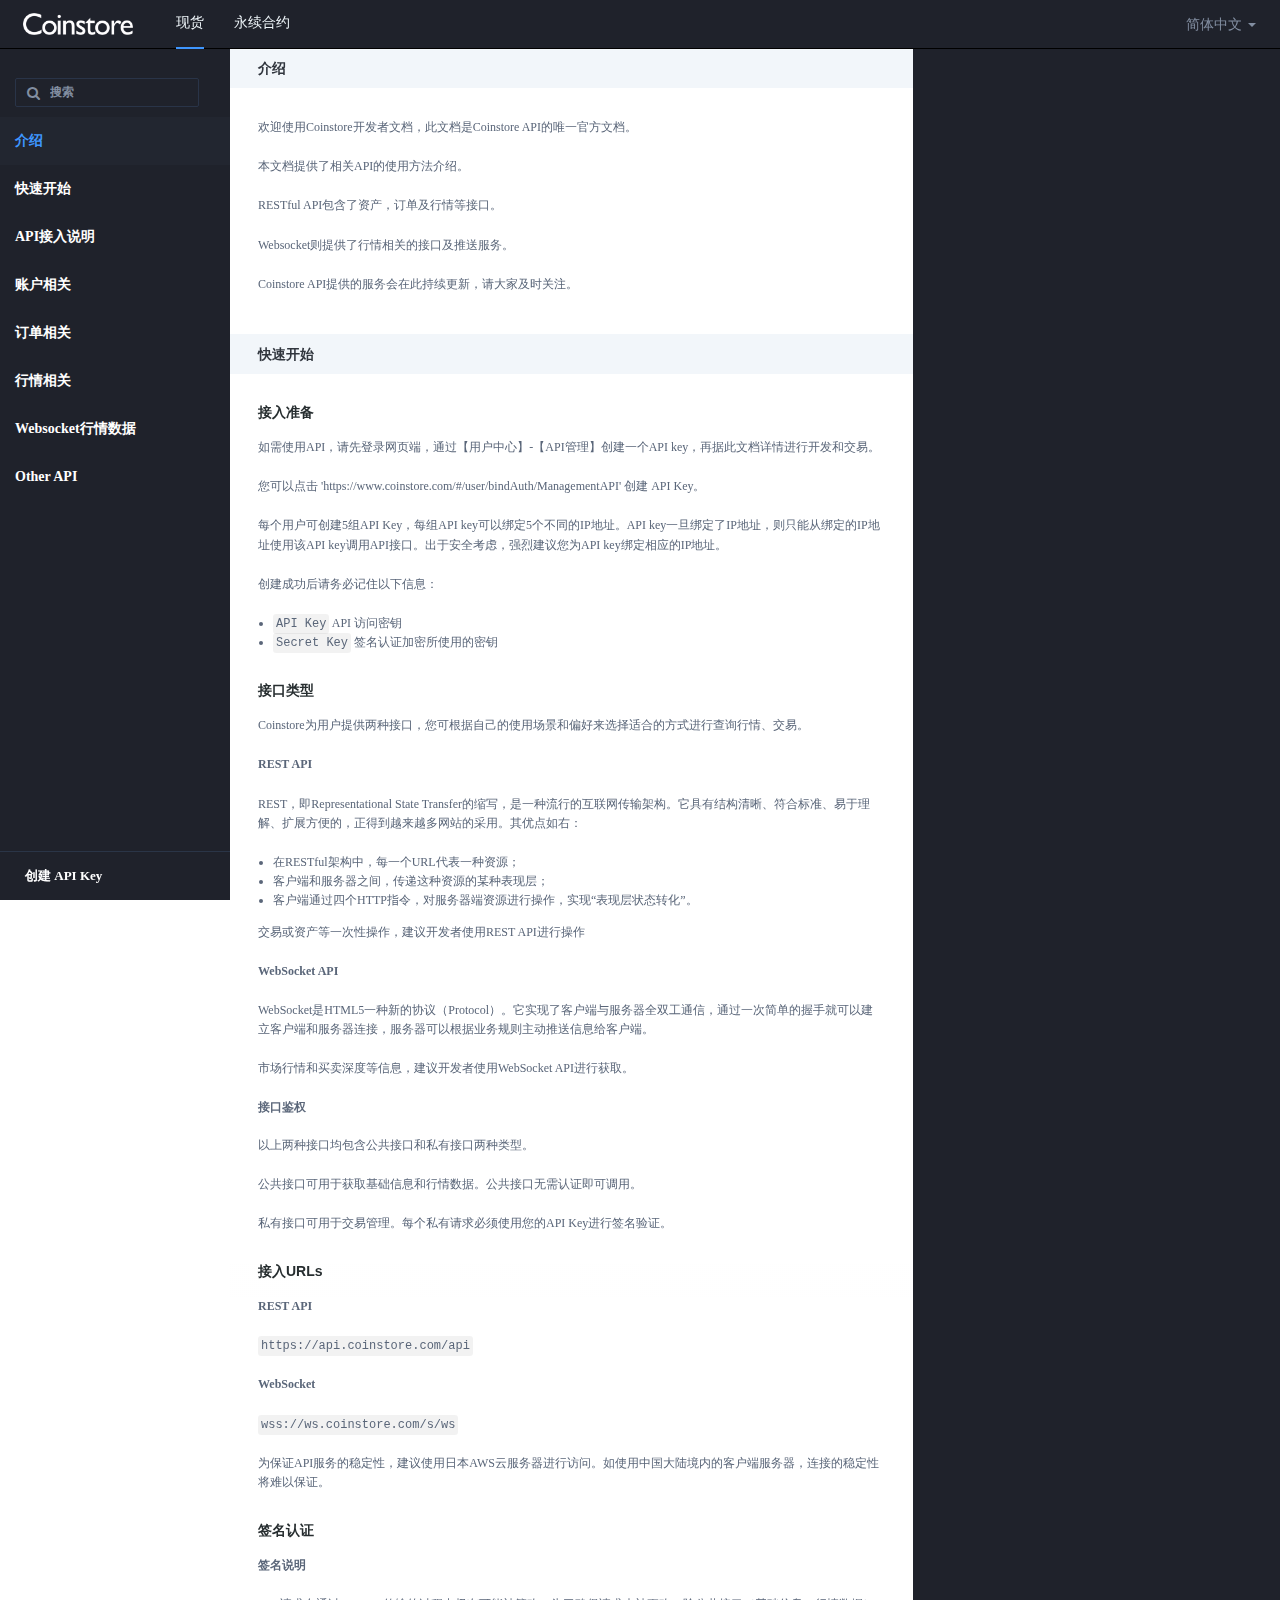
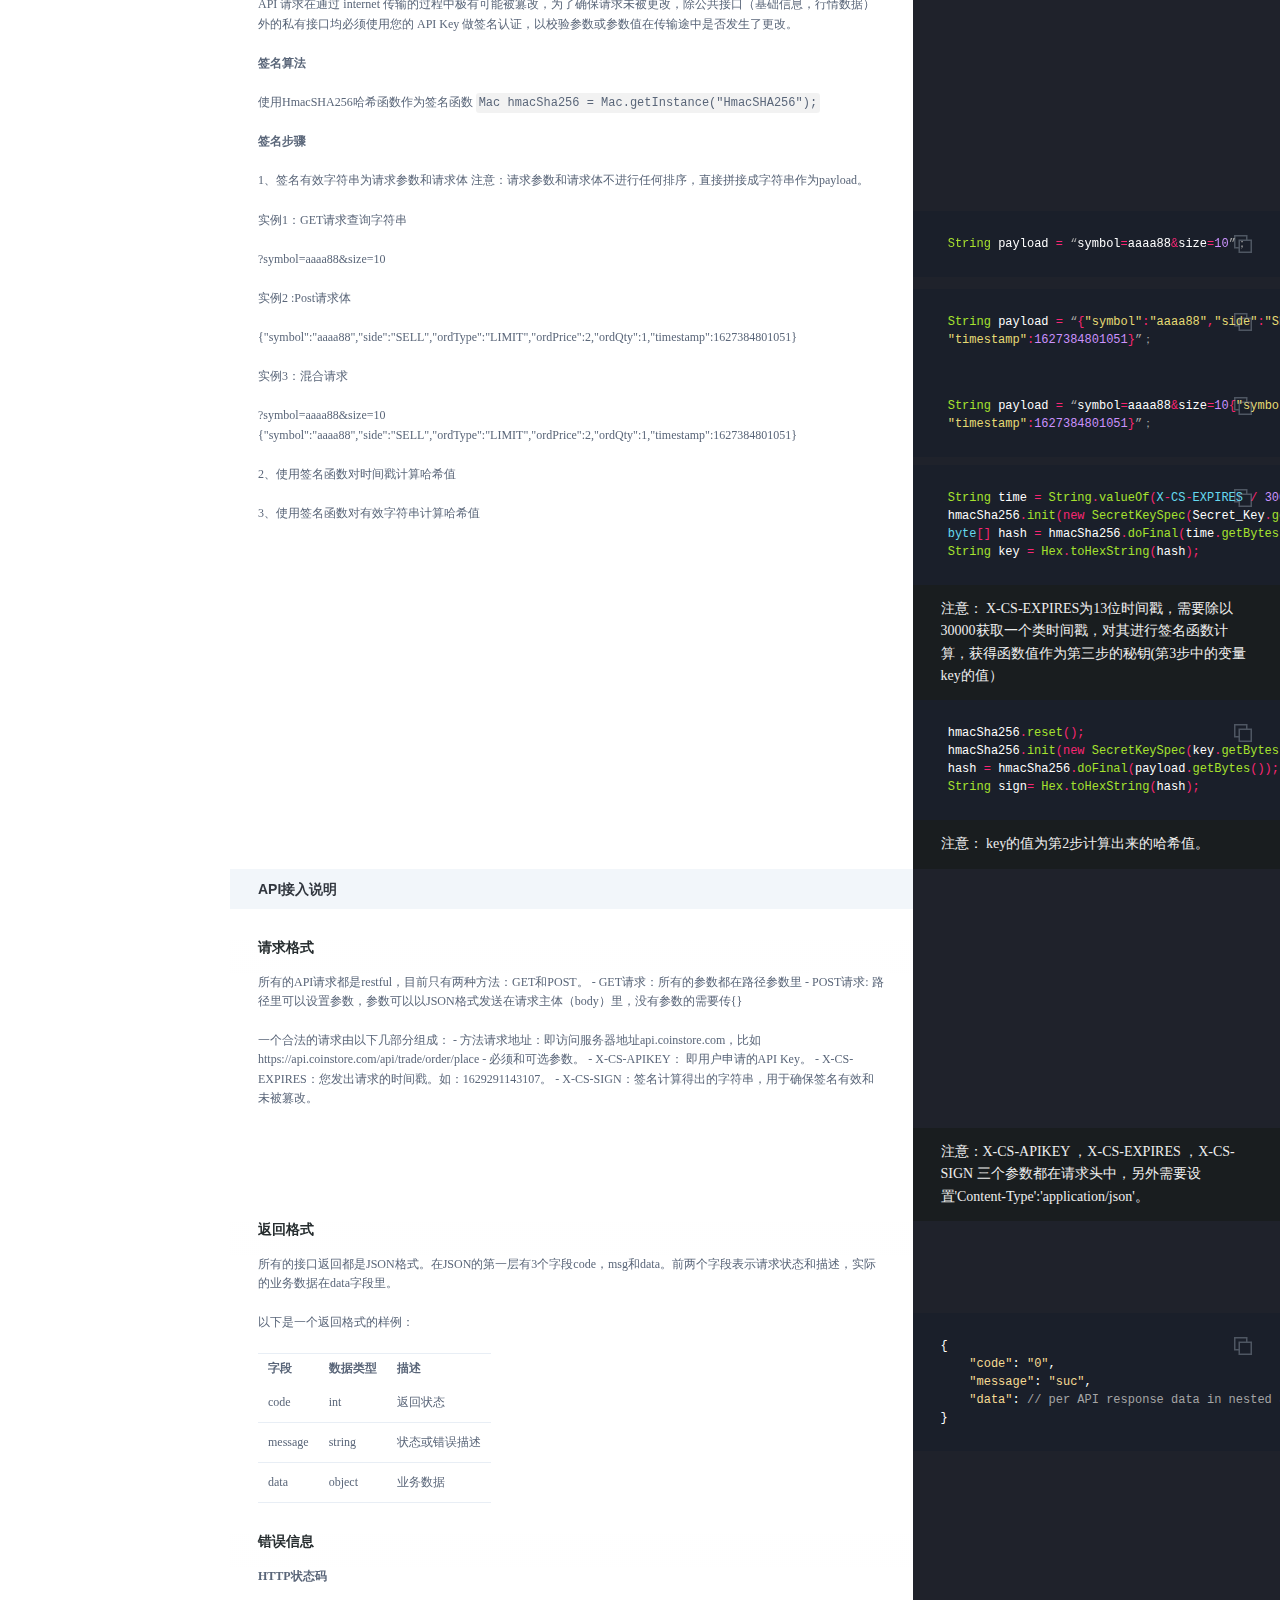
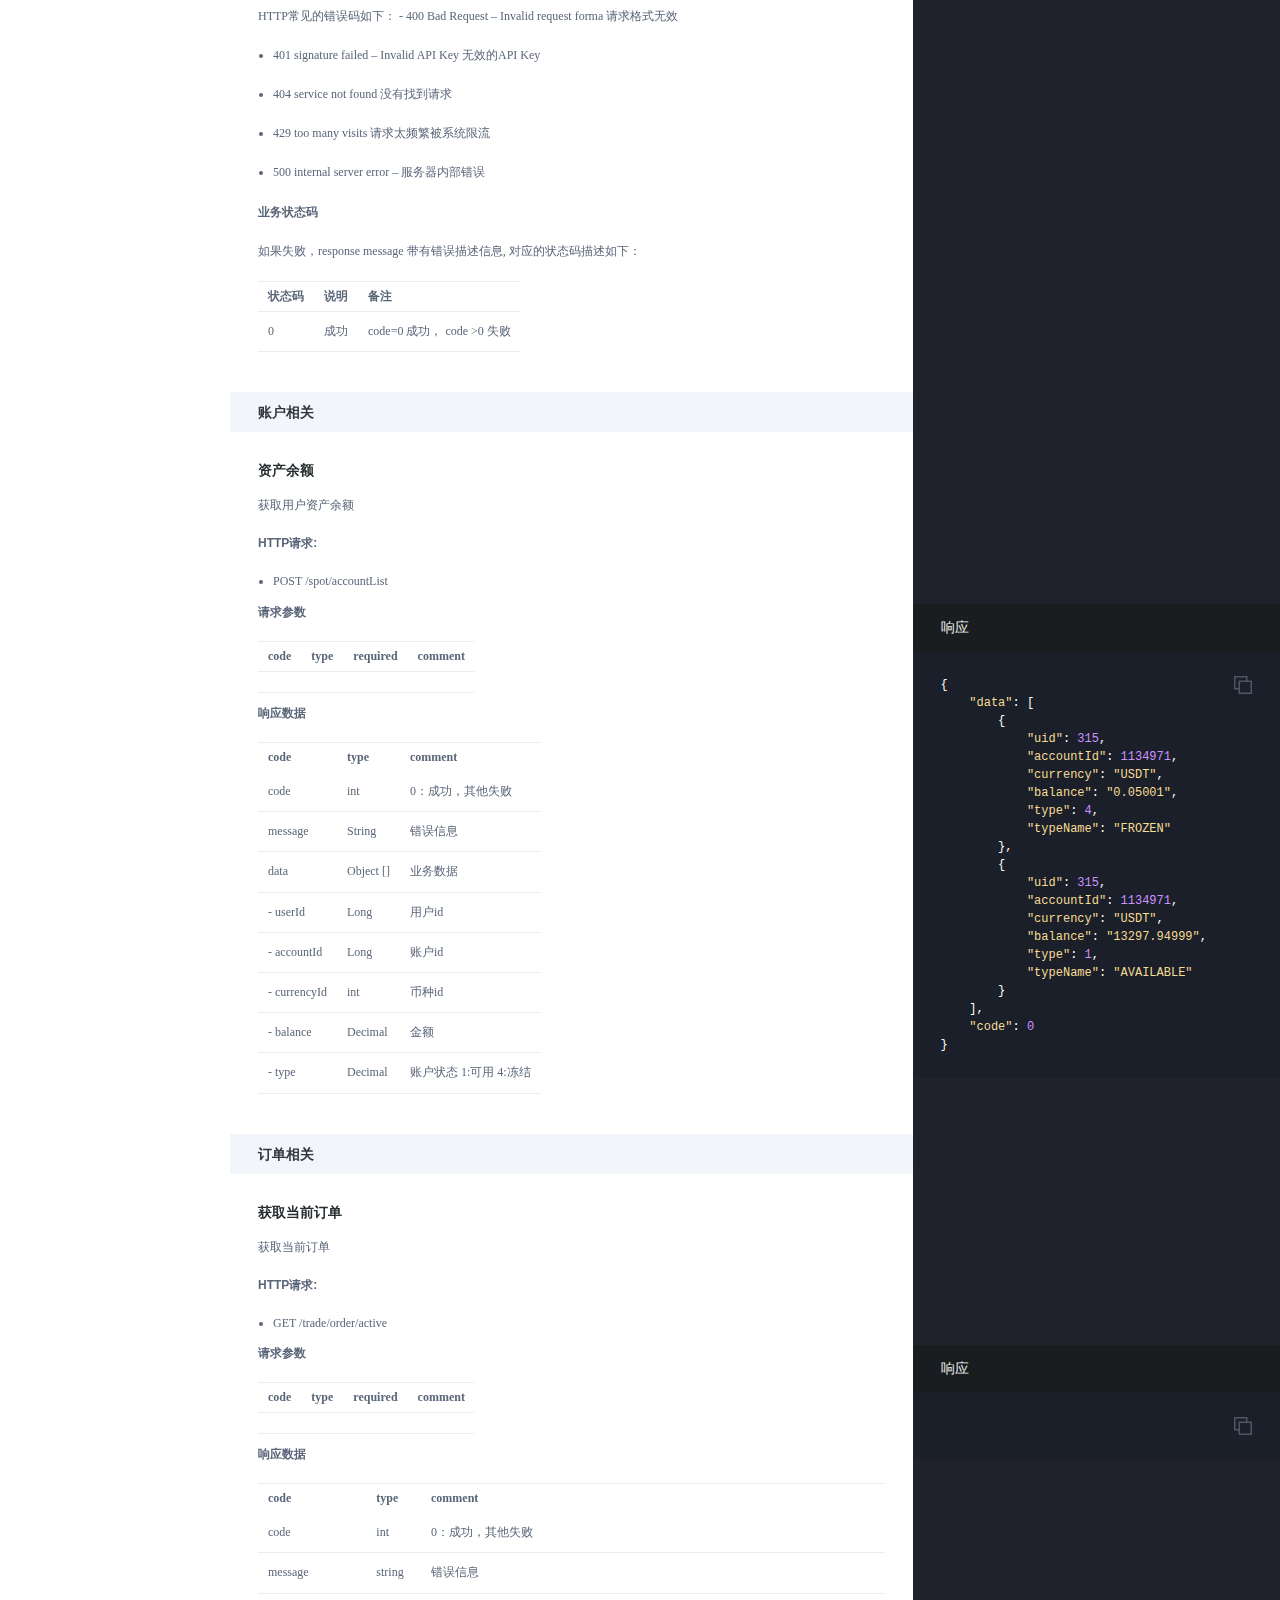
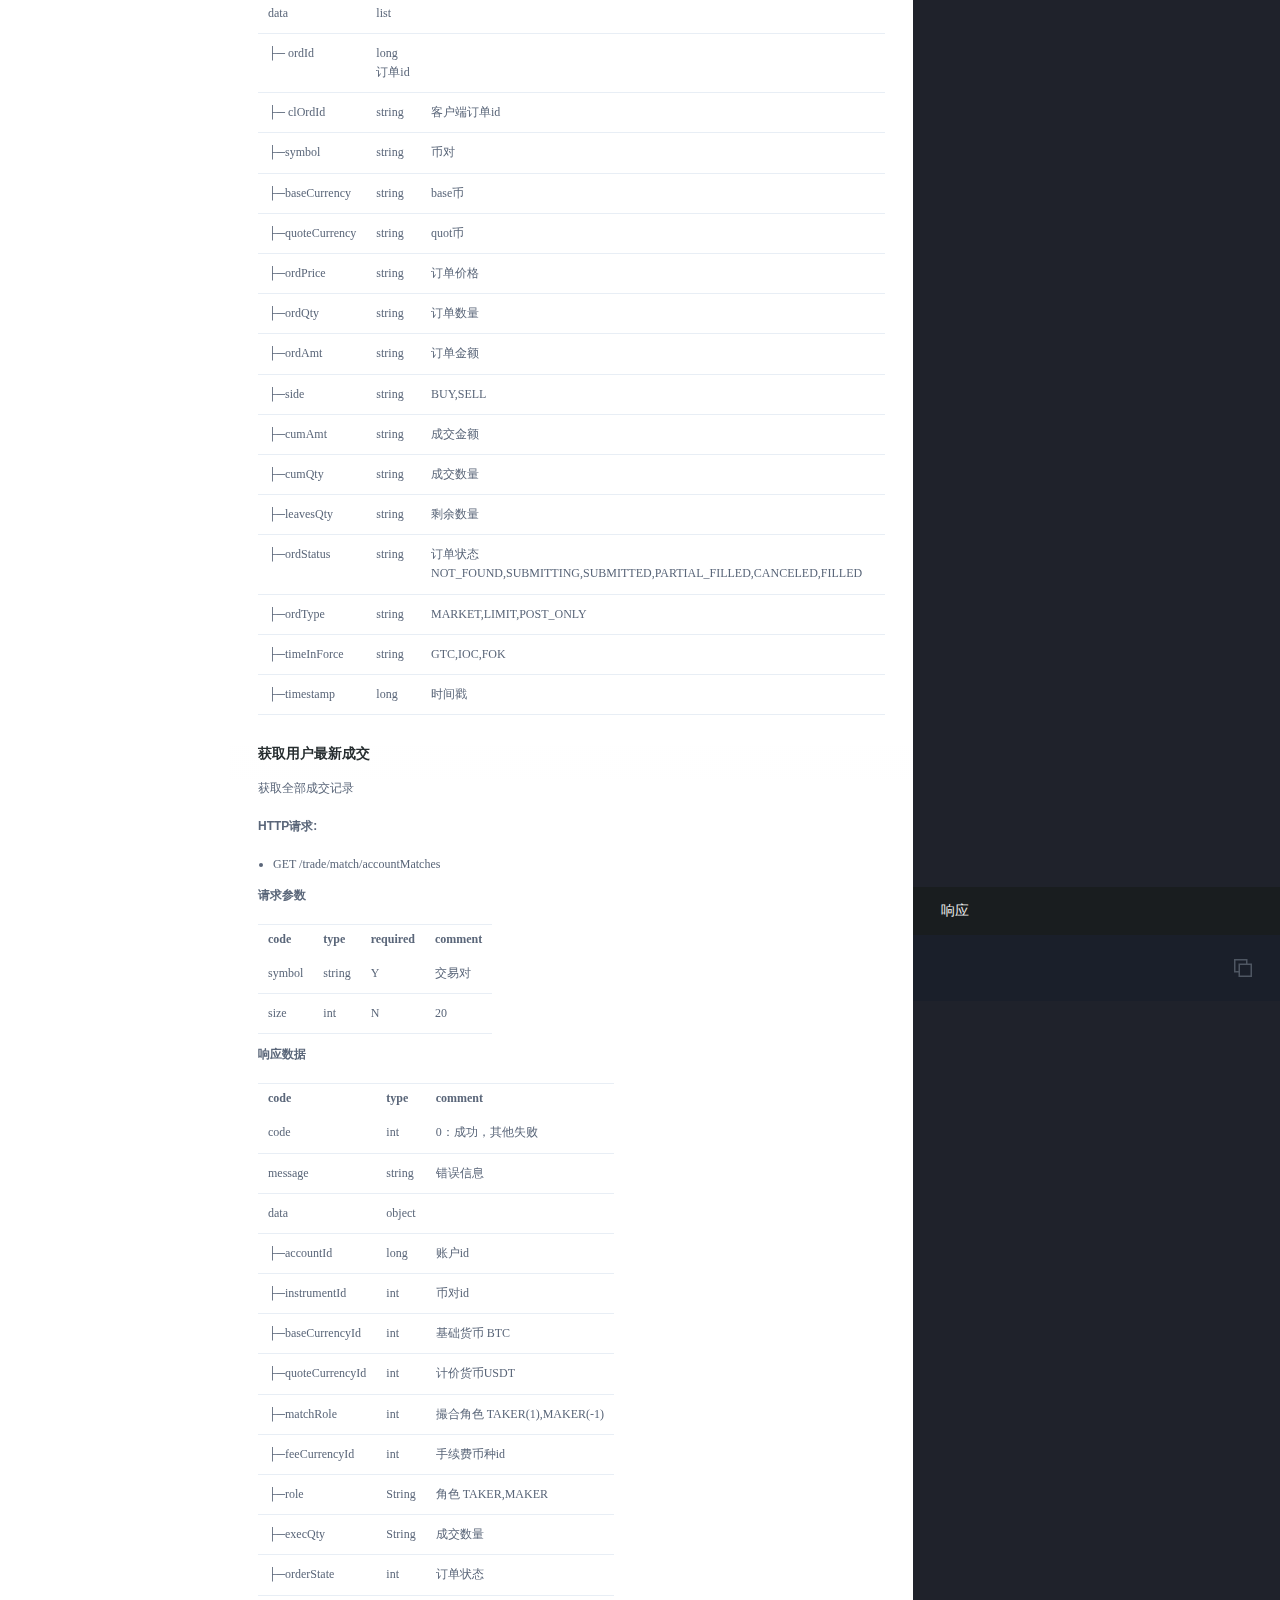
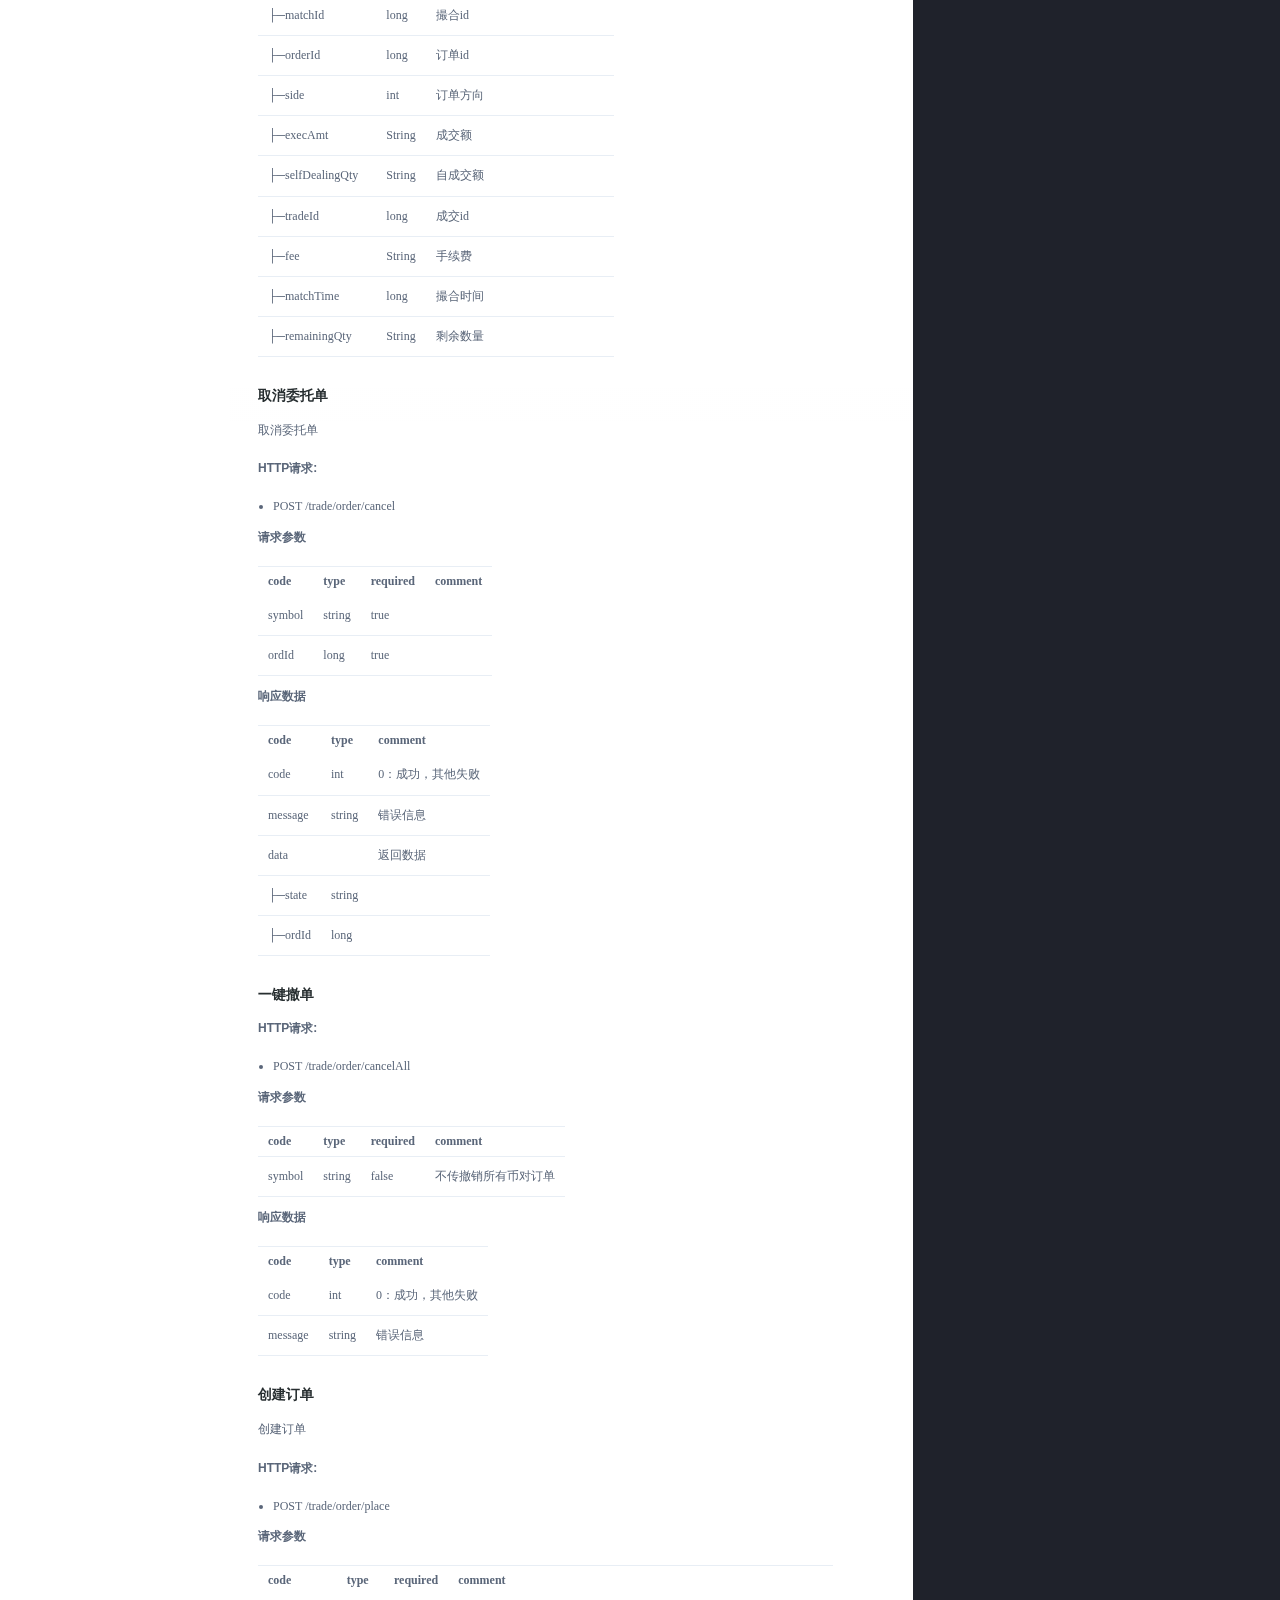
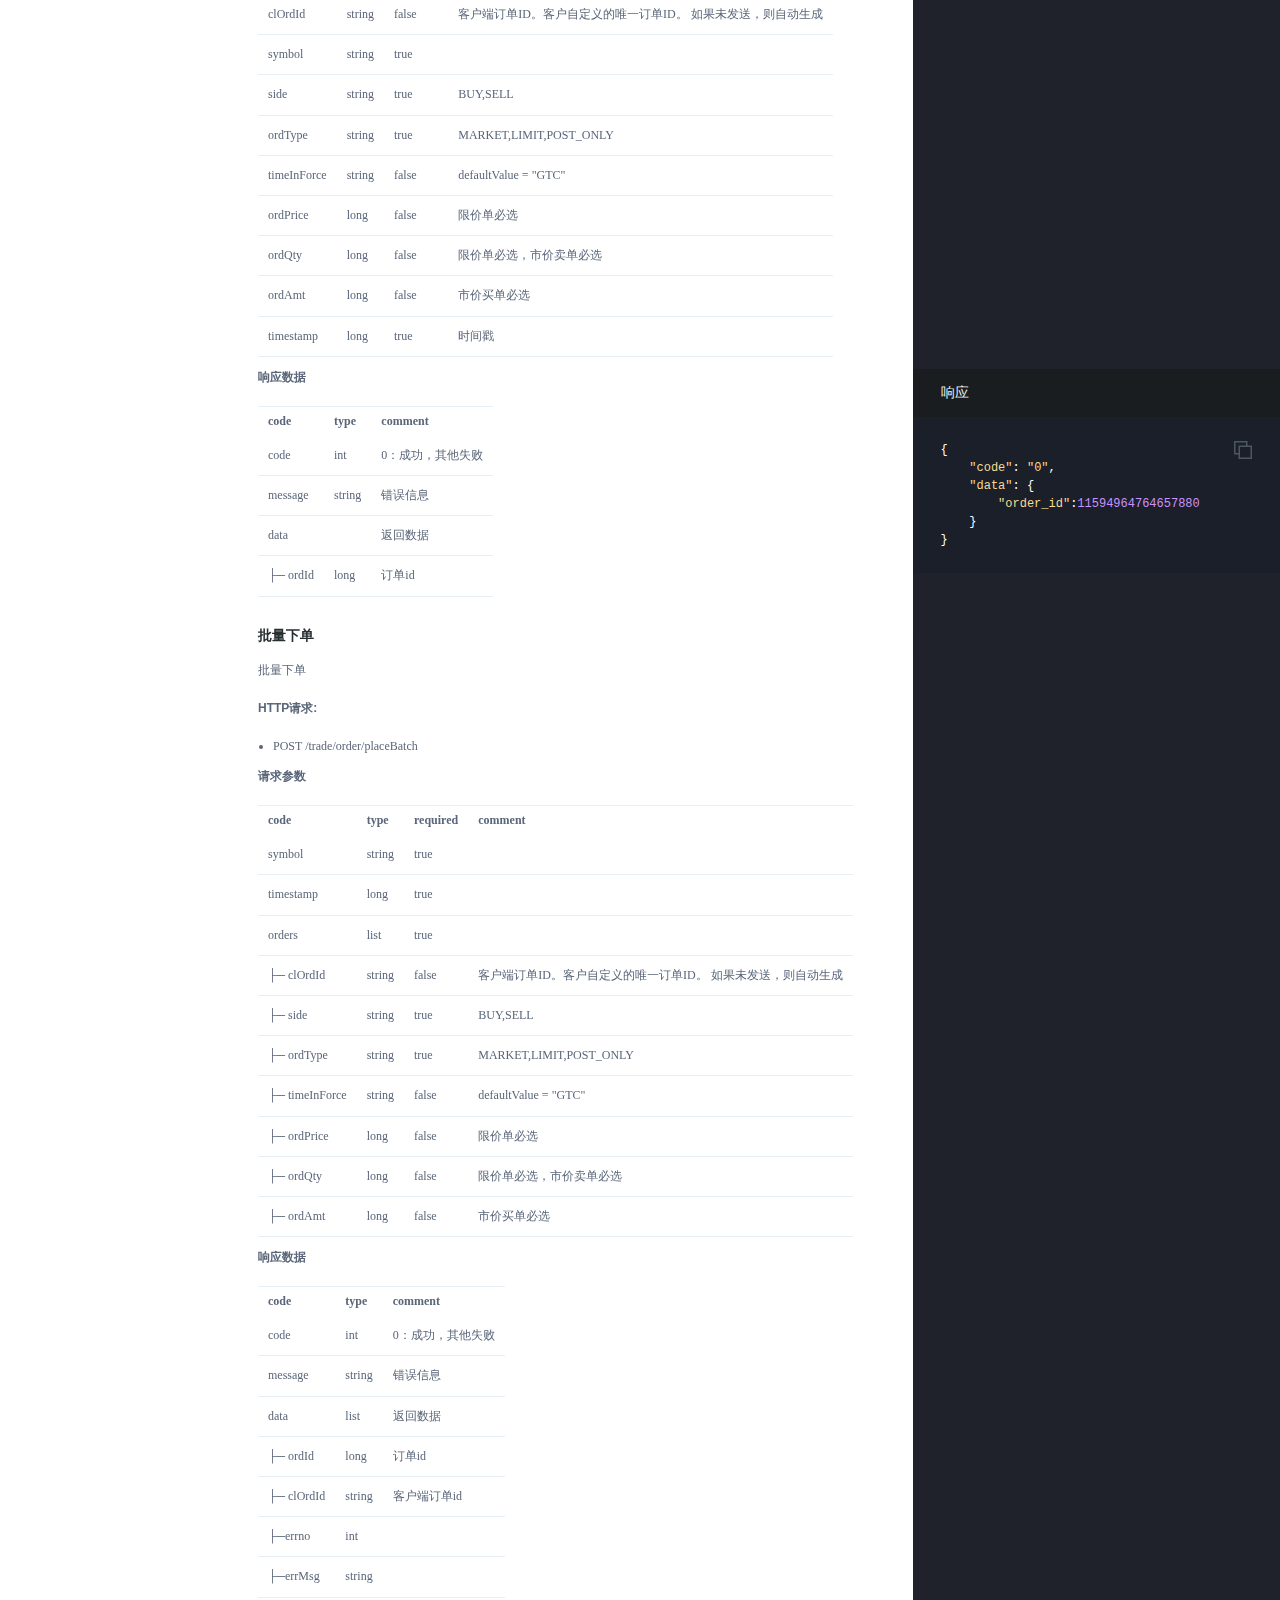
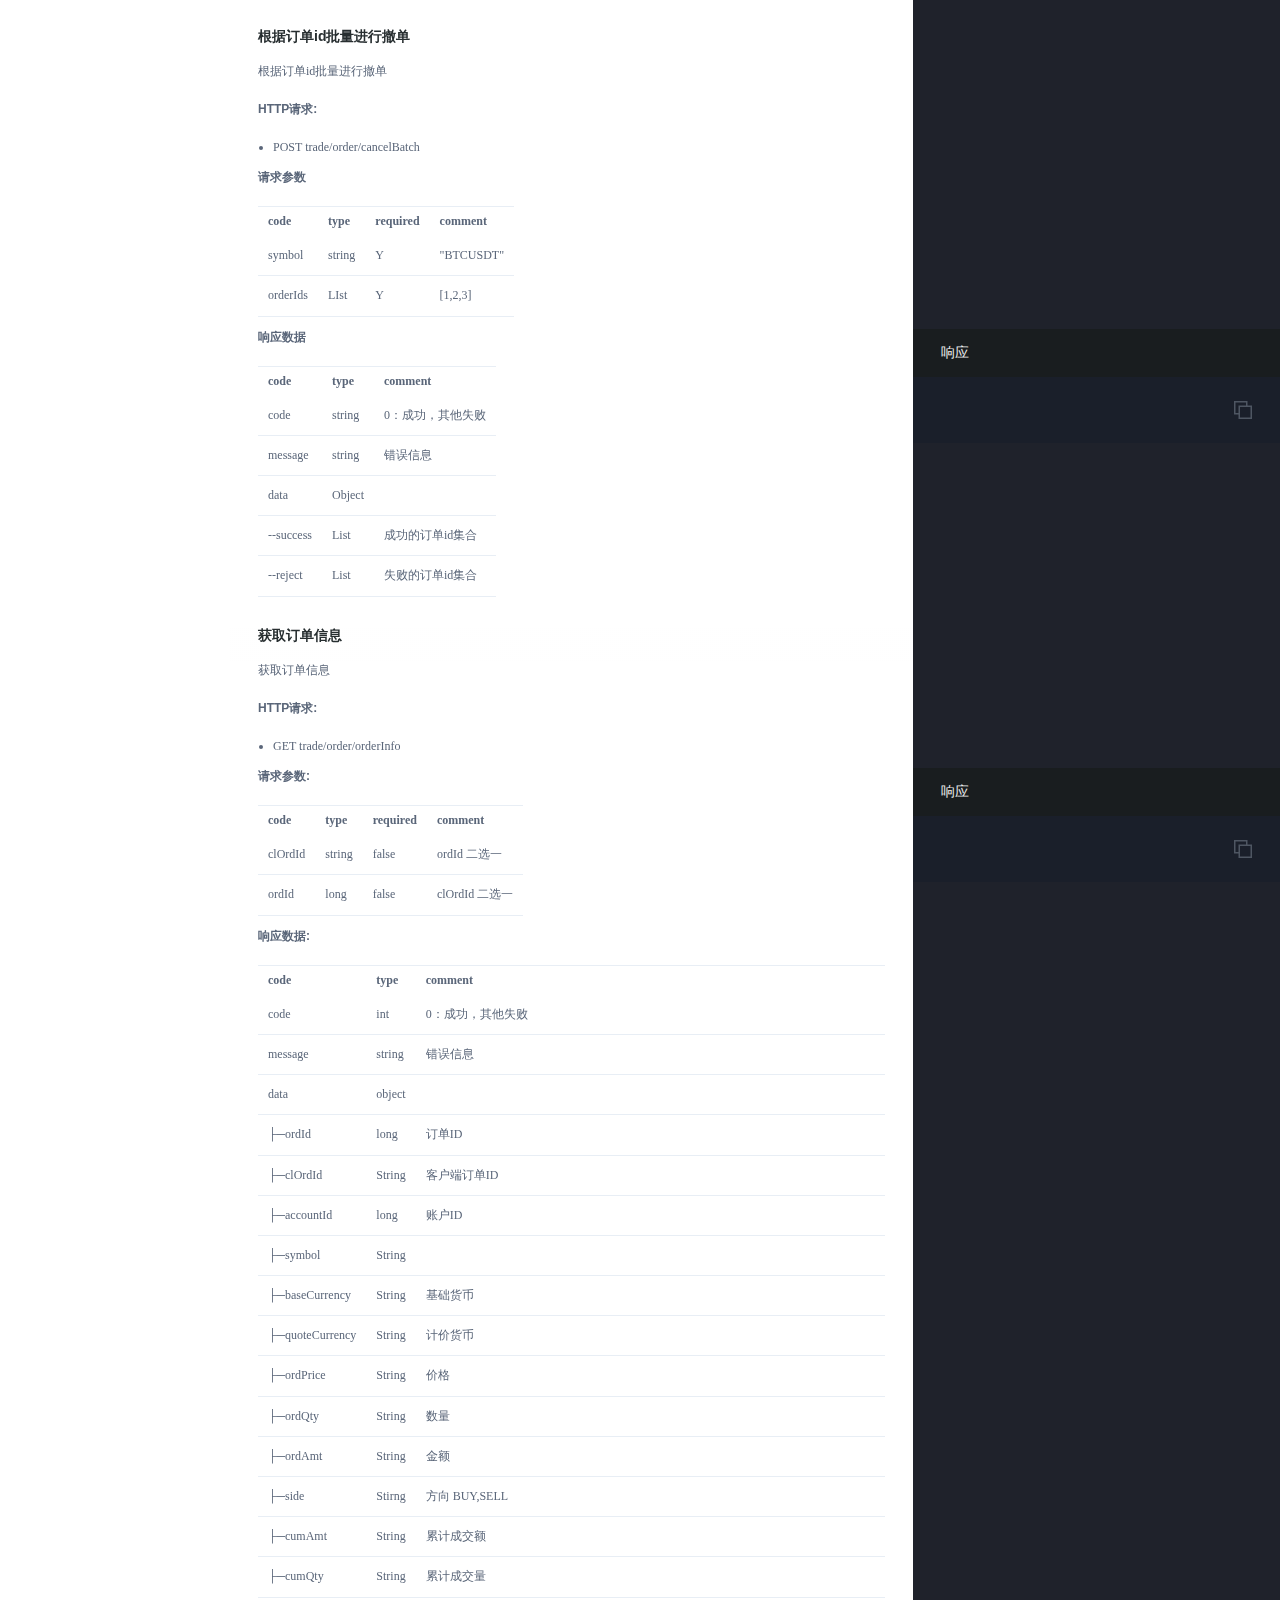
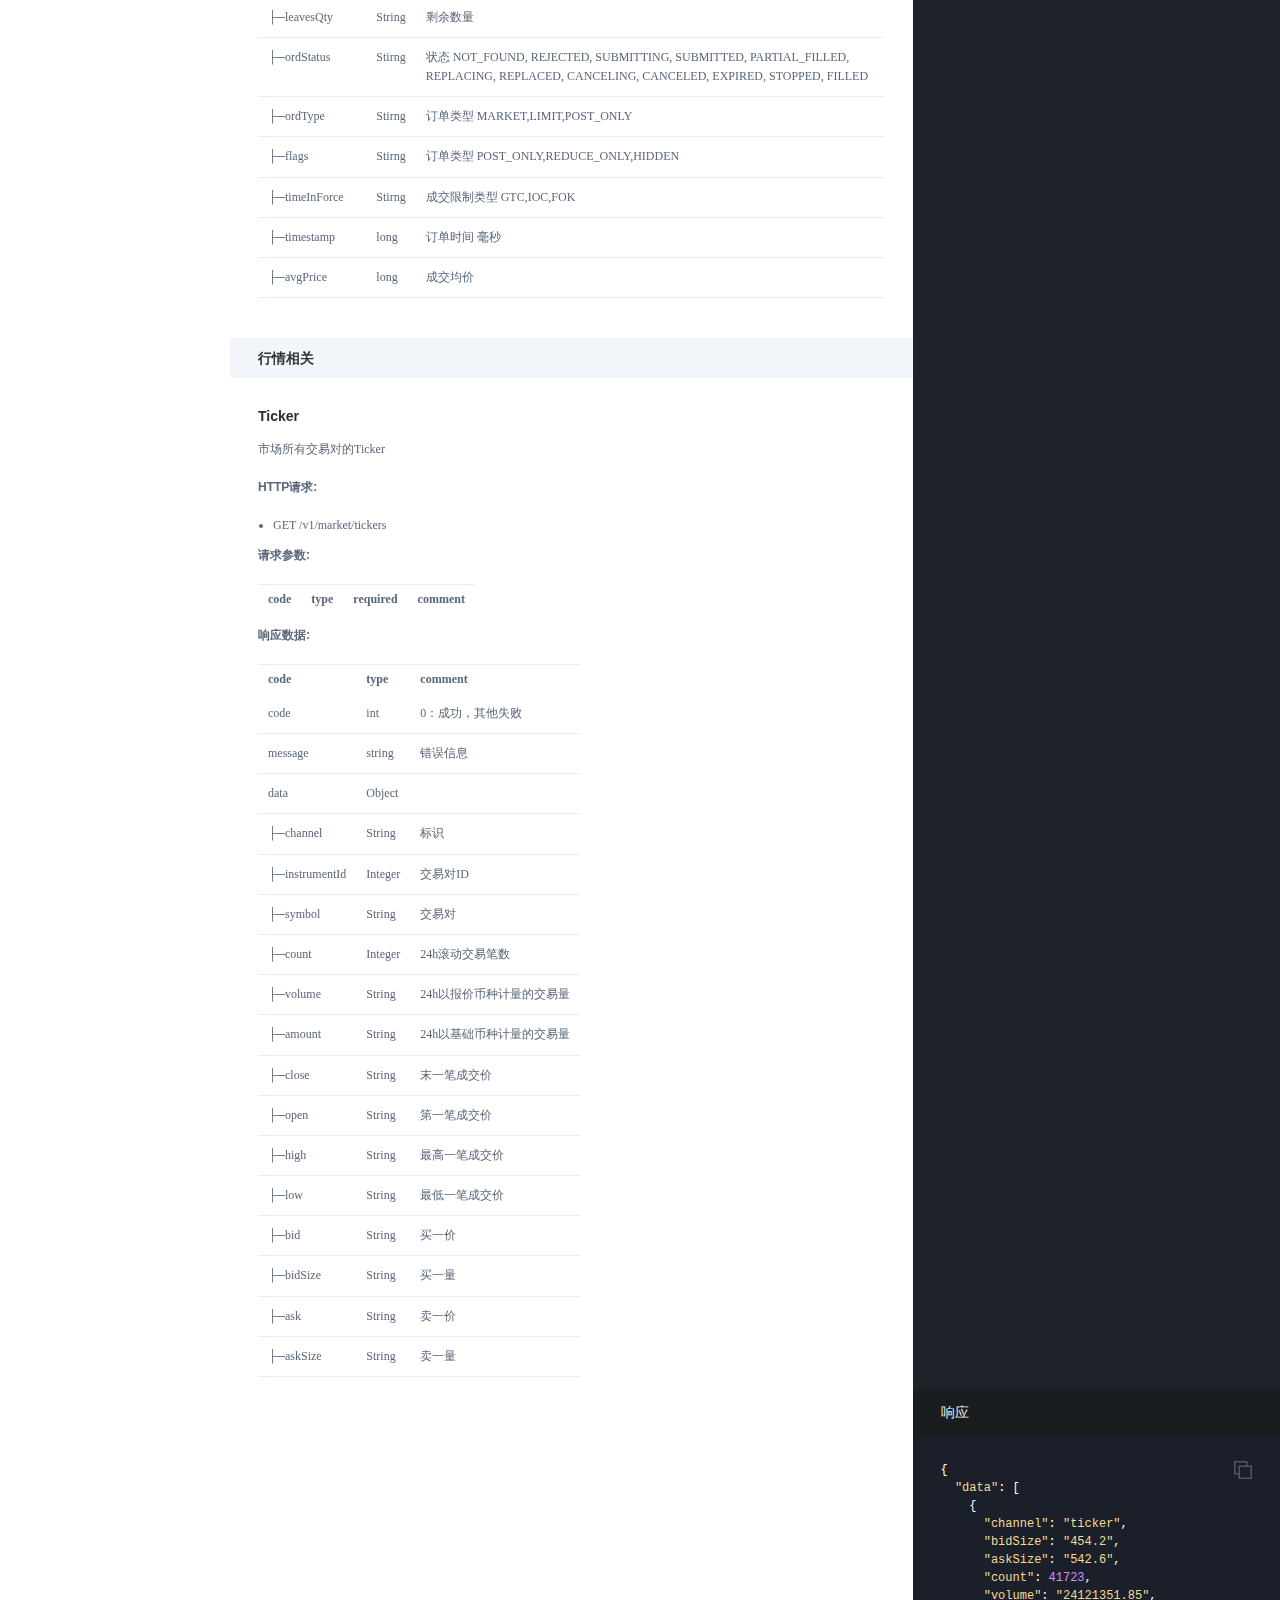
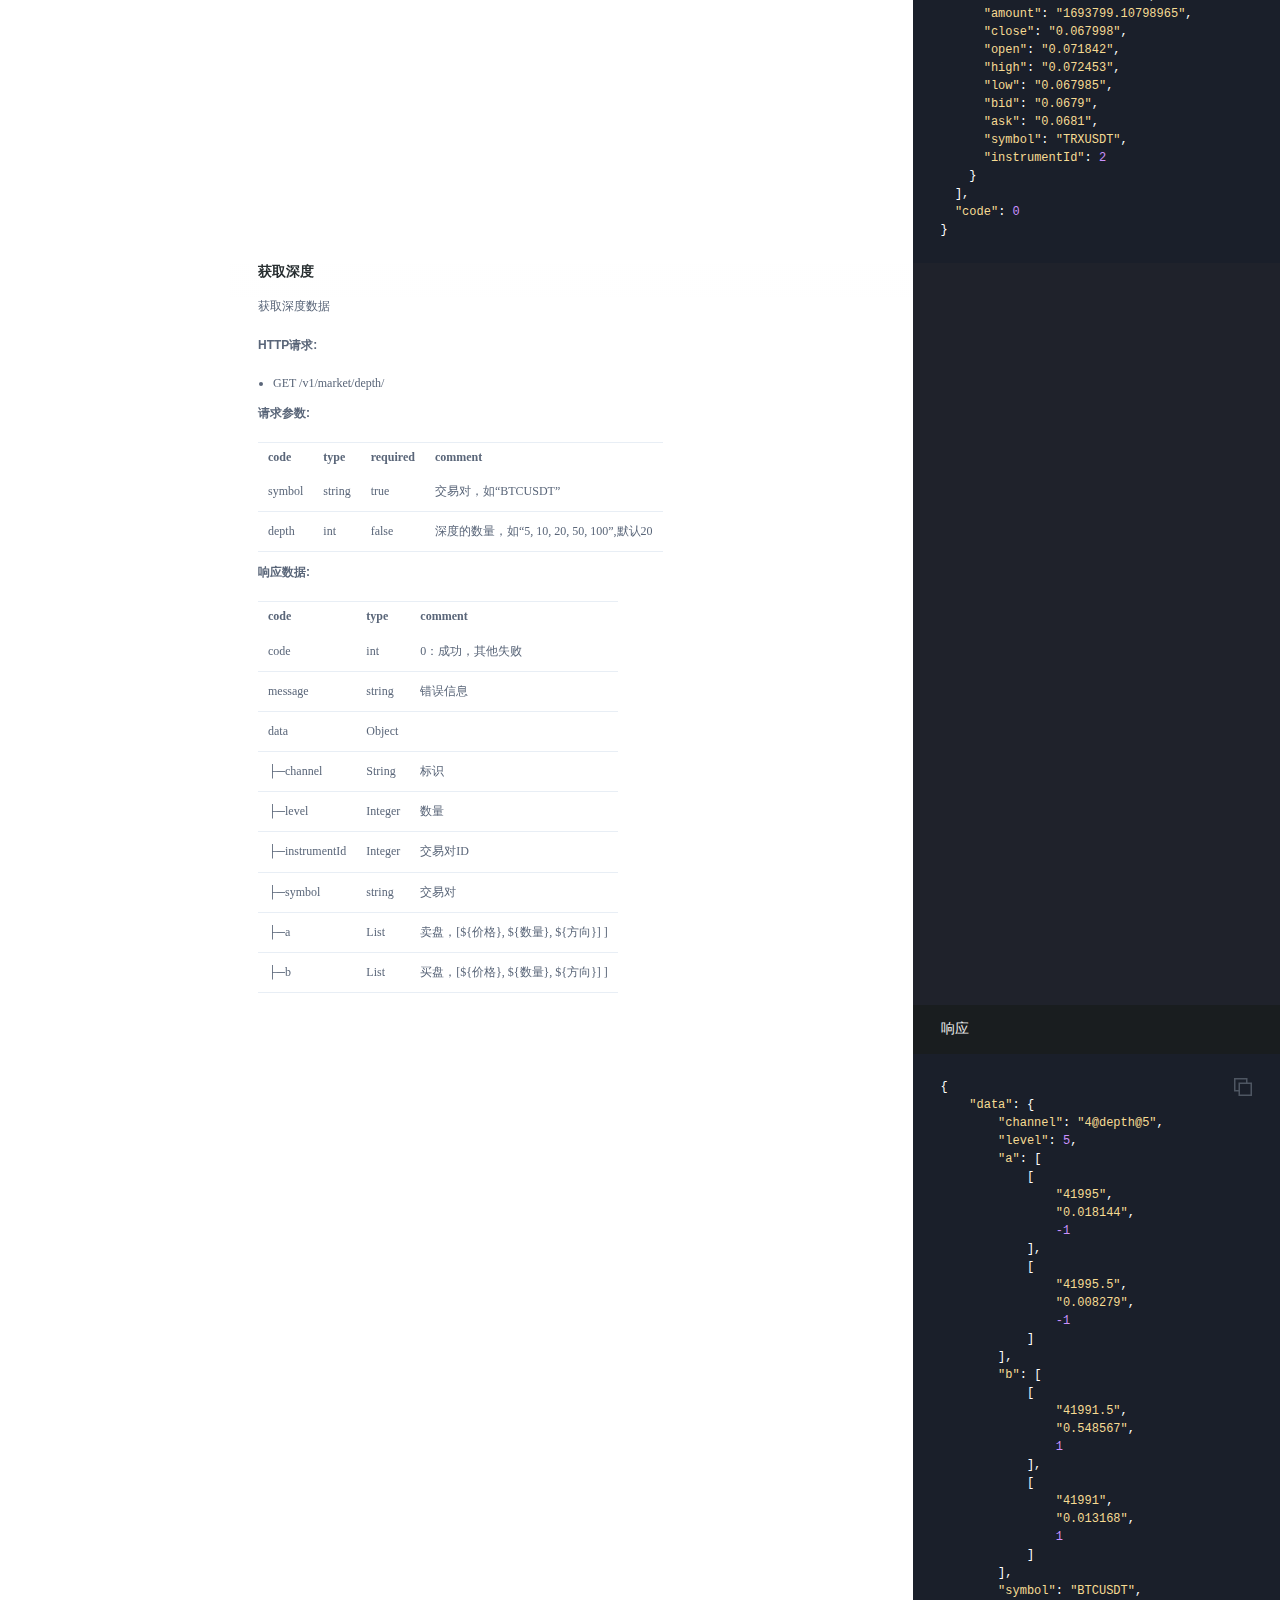
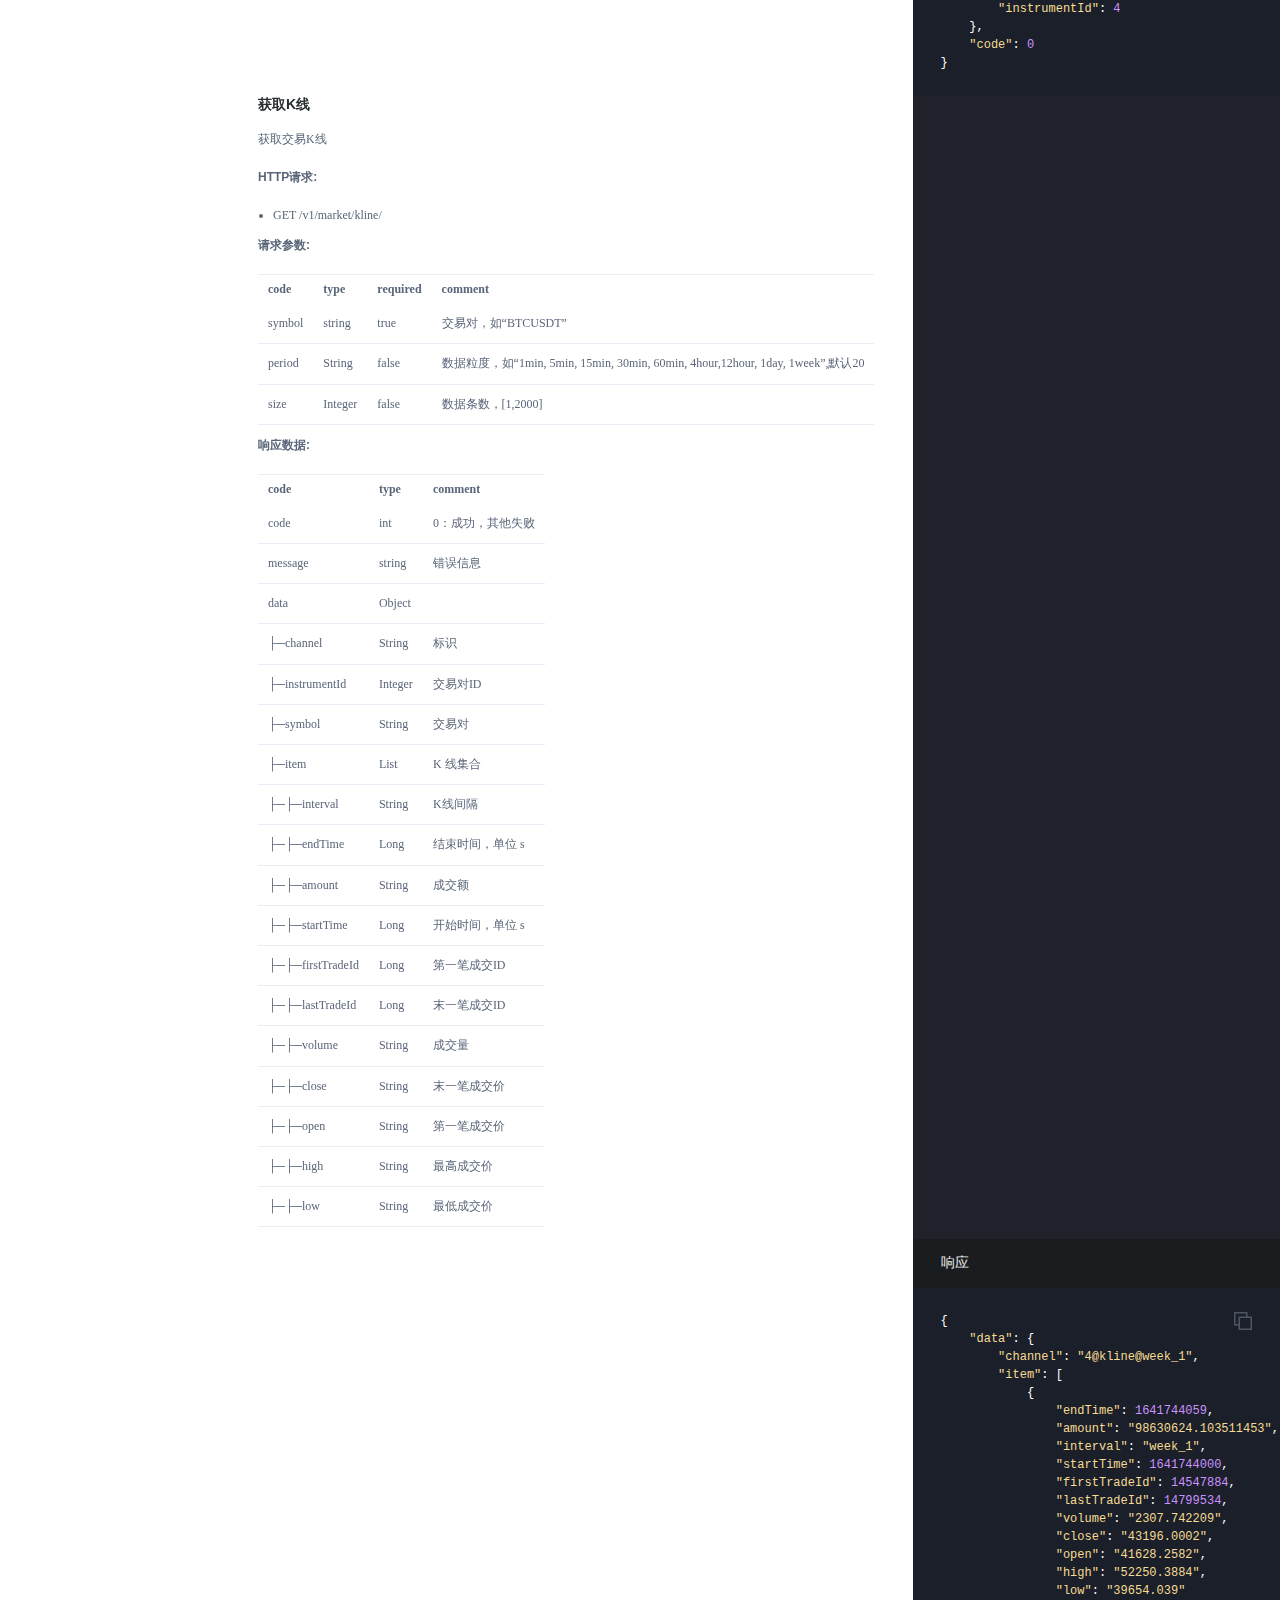
==== cn/index.html @ d3f32a3d "publish: format" ====
<!doctype html>
<html>
  <head>
    <meta charset="utf-8">
    <meta content="IE=edge,chrome=1" http-equiv="X-UA-Compatible">
    <meta name="viewport" content="width=device-width, initial-scale=1, maximum-scale=1">
    <title>Coinstore官方API文档</title>
    <link href="../images/favicon-ab07c47e.ico" rel="icon" type="image/ico">
    <style media="screen">
      .highlight table td { padding: 5px; }
.highlight table pre { margin: 0; }
.highlight .gh {
  color: #999999;
}
.highlight .sr {
  color: #f6aa11;
}
.highlight .go {
  color: #888888;
}
.highlight .gp {
  color: #555555;
}
.highlight .gs {
}
.highlight .gu {
  color: #aaaaaa;
}
.highlight .nb {
  color: #f6aa11;
}
.highlight .cm {
  color: #75715e;
}
.highlight .cp {
  color: #75715e;
}
.highlight .c1 {
  color: #75715e;
}
.highlight .cs {
  color: #75715e;
}
.highlight .c, .highlight .ch, .highlight .cd, .highlight .cpf {
  color: #75715e;
}
.highlight .err {
  color: #960050;
}
.highlight .gr {
  color: #960050;
}
.highlight .gt {
  color: #960050;
}
.highlight .gd {
  color: #49483e;
}
.highlight .gi {
  color: #49483e;
}
.highlight .ge {
  color: #49483e;
}
.highlight .kc {
  color: #66d9ef;
}
.highlight .kd {
  color: #66d9ef;
}
.highlight .kr {
  color: #66d9ef;
}
.highlight .no {
  color: #66d9ef;
}
.highlight .kt {
  color: #66d9ef;
}
.highlight .mf {
  color: #ae81ff;
}
.highlight .mh {
  color: #ae81ff;
}
.highlight .il {
  color: #ae81ff;
}
.highlight .mi {
  color: #ae81ff;
}
.highlight .mo {
  color: #ae81ff;
}
.highlight .m, .highlight .mb, .highlight .mx {
  color: #ae81ff;
}
.highlight .sc {
  color: #ae81ff;
}
.highlight .se {
  color: #ae81ff;
}
.highlight .ss {
  color: #ae81ff;
}
.highlight .sd {
  color: #e6db74;
}
.highlight .s2 {
  color: #e6db74;
}
.highlight .sb {
  color: #e6db74;
}
.highlight .sh {
  color: #e6db74;
}
.highlight .si {
  color: #e6db74;
}
.highlight .sx {
  color: #e6db74;
}
.highlight .s1 {
  color: #e6db74;
}
.highlight .s, .highlight .sa, .highlight .dl {
  color: #e6db74;
}
.highlight .na {
  color: #a6e22e;
}
.highlight .nc {
  color: #a6e22e;
}
.highlight .nd {
  color: #a6e22e;
}
.highlight .ne {
  color: #a6e22e;
}
.highlight .nf, .highlight .fm {
  color: #a6e22e;
}
.highlight .vc {
  color: #ffffff;
}
.highlight .nn {
  color: #ffffff;
}
.highlight .ni {
  color: #ffffff;
}
.highlight .bp {
  color: #ffffff;
}
.highlight .vg {
  color: #ffffff;
}
.highlight .vi {
  color: #ffffff;
}
.highlight .nv, .highlight .vm {
  color: #ffffff;
}
.highlight .w {
  color: #ffffff;
}
.highlight {
  color: #ffffff;
}
.highlight .n, .highlight .py, .highlight .nx {
  color: #ffffff;
}
.highlight .nl {
  color: #f92672;
}
.highlight .ow {
  color: #f92672;
}
.highlight .nt {
  color: #f92672;
}
.highlight .k, .highlight .kv {
  color: #f92672;
}
.highlight .kn {
  color: #f92672;
}
.highlight .kp {
  color: #f92672;
}
.highlight .o {
  color: #f92672;
}
    </style>
    <style media="print">
      * {
        -webkit-transition:none!important;
        transition:none!important;
      }
      .highlight table td { padding: 5px; }
.highlight table pre { margin: 0; }
.highlight, .highlight .w {
  color: #586e75;
}
.highlight .err {
  color: #002b36;
  background-color: #dc322f;
}
.highlight .c, .highlight .ch, .highlight .cd, .highlight .cm, .highlight .cpf, .highlight .c1, .highlight .cs {
  color: #657b83;
}
.highlight .cp {
  color: #b58900;
}
.highlight .nt {
  color: #b58900;
}
.highlight .o, .highlight .ow {
  color: #93a1a1;
}
.highlight .p, .highlight .pi {
  color: #93a1a1;
}
.highlight .gi {
  color: #859900;
}
.highlight .gd {
  color: #dc322f;
}
.highlight .gh {
  color: #268bd2;
  background-color: #002b36;
  font-weight: bold;
}
.highlight .k, .highlight .kn, .highlight .kp, .highlight .kr, .highlight .kv {
  color: #6c71c4;
}
.highlight .kc {
  color: #cb4b16;
}
.highlight .kt {
  color: #cb4b16;
}
.highlight .kd {
  color: #cb4b16;
}
.highlight .s, .highlight .sa, .highlight .sb, .highlight .sc, .highlight .dl, .highlight .sd, .highlight .s2, .highlight .sh, .highlight .sx, .highlight .s1 {
  color: #859900;
}
.highlight .sr {
  color: #2aa198;
}
.highlight .si {
  color: #d33682;
}
.highlight .se {
  color: #d33682;
}
.highlight .nn {
  color: #b58900;
}
.highlight .nc {
  color: #b58900;
}
.highlight .no {
  color: #b58900;
}
.highlight .na {
  color: #268bd2;
}
.highlight .m, .highlight .mb, .highlight .mf, .highlight .mh, .highlight .mi, .highlight .il, .highlight .mo, .highlight .mx {
  color: #859900;
}
.highlight .ss {
  color: #859900;
}
    </style>
    <link href="../stylesheets/screen-297dc653.css" rel="stylesheet" media="screen" />
    <link href="../stylesheets/print-62a209d5.css" rel="stylesheet" media="print" />
      <script src="../javascripts/all-1decc47a.js"></script>

    <script>
      $(function() { setupCodeCopy(); });
    </script>
  </head>

  <body class="cn cn_index" data-languages="[]">
    <div class="header">
      <img src="../images/logo-b34a5437.png" class="logo" alt="" />
      <div class="tabs">
        <ul>
          <li class="active">
              <a href="index.html">
                现货
              </a>
          </li>
          <li class="">
            <a href="futures.html">
              永续合约
            </a>
          </li>
        </ul>
      </div>
      <div class="lang">
        <span>简体中文</span>
        <img src="../images/down-c11a96e5.png" class="down" alt="" />
        <ul class="lang-list">
         <li class="active">
            <a href="/cn">
              简体中文
            </a>
         </li>
         <li class="">
            <a href="/en">
              English
            </a>
         </li>
        </ul>
      </div>
    </div>
    <a href="#" id="nav-button">
      <span>
        <img src="../images/navbar-cad8cdcb.png" alt="" />
      </span>
    </a>
    <div class="toc-wrapper">
        <div class="search">
          <input type="text" class="search" id="input-search" placeholder="搜索">
        </div>
        <ul class="search-results"></ul>
      <ul id="toc" class="toc-list-h1">
          <li>
            <a href="#45fa4e00db" class="toc-h1 toc-link" data-title="介绍">介绍</a>
          </li>
          <li>
            <a href="#9e033de16f" class="toc-h1 toc-link" data-title="快速开始">快速开始</a>
              <ul class="toc-list-h2">
                  <li>
                    <a href="#c1ae0a8486" class="toc-h2 toc-link" data-title="接入准备">接入准备</a>
                  </li>
                  <li>
                    <a href="#5076603a3e" class="toc-h2 toc-link" data-title="接口类型">接口类型</a>
                  </li>
                  <li>
                    <a href="#urls" class="toc-h2 toc-link" data-title="接入URLs">接入URLs</a>
                  </li>
                  <li>
                    <a href="#586f3bcbf4" class="toc-h2 toc-link" data-title="签名认证"><span id="a4">签名认证</span></a>
                  </li>
              </ul>
          </li>
          <li>
            <a href="#api" class="toc-h1 toc-link" data-title="API接入说明">API接入说明</a>
              <ul class="toc-list-h2">
                  <li>
                    <a href="#5b7654a66a" class="toc-h2 toc-link" data-title="请求格式"><span id="a3">请求格式</span></a>
                  </li>
                  <li>
                    <a href="#3ee119c599" class="toc-h2 toc-link" data-title="返回格式"><span id="a3">返回格式</span></a>
                  </li>
                  <li>
                    <a href="#a38a81c9d5" class="toc-h2 toc-link" data-title="错误信息">错误信息</a>
                  </li>
              </ul>
          </li>
          <li>
            <a href="#2a0d0be224" class="toc-h1 toc-link" data-title="账户相关">账户相关</a>
              <ul class="toc-list-h2">
                  <li>
                    <a href="#7c2f2901d7" class="toc-h2 toc-link" data-title="资产余额"><span id="1">资产余额</span></a>
                  </li>
              </ul>
          </li>
          <li>
            <a href="#96a5882bf8" class="toc-h1 toc-link" data-title="订单相关">订单相关</a>
              <ul class="toc-list-h2">
                  <li>
                    <a href="#2152241f96" class="toc-h2 toc-link" data-title="获取当前订单"><span id="2">获取当前订单</span></a>
                  </li>
                  <li>
                    <a href="#8b3c19df49" class="toc-h2 toc-link" data-title="获取用户最新成交"><span id="3">获取用户最新成交</span></a>
                  </li>
                  <li>
                    <a href="#debd6c0464" class="toc-h2 toc-link" data-title="取消委托单"><span id="4">取消委托单</span></a>
                  </li>
                  <li>
                    <a href="#caef340d80" class="toc-h2 toc-link" data-title="一键撤单"><span id="5">一键撤单</span></a>
                  </li>
                  <li>
                    <a href="#df83685cc8" class="toc-h2 toc-link" data-title="创建订单"><span id="6">创建订单</span></a>
                  </li>
                  <li>
                    <a href="#77aaf08979" class="toc-h2 toc-link" data-title="批量下单"><span id="13">批量下单</span></a>
                  </li>
                  <li>
                    <a href="#id" class="toc-h2 toc-link" data-title="根据订单id批量进行撤单"><span id="27">根据订单id批量进行撤单</span></a>
                  </li>
                  <li>
                    <a href="#8b5706bd64" class="toc-h2 toc-link" data-title="获取订单信息"><span id="14">获取订单信息</span></a>
                  </li>
              </ul>
          </li>
          <li>
            <a href="#43ee760de5" class="toc-h1 toc-link" data-title="行情相关">行情相关</a>
              <ul class="toc-list-h2">
                  <li>
                    <a href="#ticker" class="toc-h2 toc-link" data-title="Ticker"><span id="7">Ticker</span></a>
                  </li>
                  <li>
                    <a href="#cf51bf082d" class="toc-h2 toc-link" data-title="获取深度"><span id="7">获取深度</span></a>
                  </li>
                  <li>
                    <a href="#k" class="toc-h2 toc-link" data-title="获取K线"><span id="7">获取K线</span></a>
                  </li>
                  <li>
                    <a href="#586cd0d257" class="toc-h2 toc-link" data-title="最新成交"><span id="7">最新成交</span></a>
                  </li>
                  <li>
                    <a href="#1a3223149b" class="toc-h2 toc-link" data-title="获取所有交易对最新价格"><span id="7">获取所有交易对最新价格</span></a>
                  </li>
              </ul>
          </li>
          <li>
            <a href="#websocket" class="toc-h1 toc-link" data-title="Websocket行情数据">Websocket行情数据</a>
              <ul class="toc-list-h2">
                  <li>
                    <a href="#36d1a17821" class="toc-h2 toc-link" data-title="简介"><strong>简介</strong></a>
                  </li>
                  <li>
                    <a href="#61d816b5c6" class="toc-h2 toc-link" data-title="实时订阅/取消数据流"><strong>实时订阅/取消数据流</strong></a>
                  </li>
                  <li>
                    <a href="#edf11a92a0" class="toc-h2 toc-link" data-title="公共行情频道"><strong>公共行情频道</strong></a>
                  </li>
                  <li>
                    <a href="#050d3ff583" class="toc-h2 toc-link" data-title="用户私有数据频道"><strong>用户私有数据频道</strong></a>
                  </li>
                  <li>
                    <a href="#42702c21cd" class="toc-h2 toc-link" data-title="字典"><strong>字典</strong></a>
                  </li>
              </ul>
          </li>
          <li>
            <a href="#other-api" class="toc-h1 toc-link" data-title="Other API">Other API</a>
              <ul class="toc-list-h2">
                  <li>
                    <a href="#introduction" class="toc-h2 toc-link" data-title="Introduction">Introduction</a>
                  </li>
                  <li>
                    <a href="#asset-list" class="toc-h2 toc-link" data-title="Asset list"><span id="114">Asset list</span></a>
                  </li>
                  <li>
                    <a href="#trading-pair-information" class="toc-h2 toc-link" data-title="Trading pair information"><span id="115">Trading pair information</span></a>
                  </li>
                  <li>
                    <a href="#ticker-2" class="toc-h2 toc-link" data-title="Ticker"><span id="116">Ticker</span></a>
                  </li>
                  <li>
                    <a href="#depth" class="toc-h2 toc-link" data-title="Depth"><span id="117">Depth</span></a>
                  </li>
                  <li>
                    <a href="#market-pair" class="toc-h2 toc-link" data-title="Market Pair"><span id="118">Market Pair</span></a>
                  </li>
                  <li>
                    <a href="#historical-market-pair" class="toc-h2 toc-link" data-title="Historical Market Pair"><span id="119">Historical Market Pair</span></a>
                  </li>
              </ul>
          </li>
        <li class="create_api"><a target="_blank" href="https://www.wbf.live/personal/apiManagement">创建 API Key</a></li>
      </ul>
    </div>
    <div class="page-wrapper">
      <div class="dark-box"></div>
      <div class="content">
        <h1 id='45fa4e00db'>介绍</h1>
<p>欢迎使用Coinstore开发者文档，此文档是Coinstore API的唯一官方文档。</p>

<p>本文档提供了相关API的使用方法介绍。</p>

<p>RESTful API包含了资产，订单及行情等接口。</p>

<p>Websocket则提供了行情相关的接口及推送服务。</p>

<p>Coinstore API提供的服务会在此持续更新，请大家及时关注。</p>
<h1 id='9e033de16f'>快速开始</h1><h2 id='c1ae0a8486'>接入准备</h2>
<p>如需使用API，请先登录网页端，通过【用户中心】-【API管理】创建一个API key，再据此文档详情进行开发和交易。</p>

<p>您可以点击 &#39;https://www.coinstore.com/#/user/bindAuth/ManagementAPI&#39; 创建 API Key。</p>

<p>每个用户可创建5组API Key，每组API key可以绑定5个不同的IP地址。API key一旦绑定了IP地址，则只能从绑定的IP地址使用该API key调用API接口。出于安全考虑，强烈建议您为API key绑定相应的IP地址。</p>

<p>创建成功后请务必记住以下信息：</p>

<ul>
<li><code>API Key</code>  API 访问密钥</li>
<li><code>Secret Key</code> 签名认证加密所使用的密钥</li>
</ul>
<h2 id='5076603a3e'>接口类型</h2>
<p>Coinstore为用户提供两种接口，您可根据自己的使用场景和偏好来选择适合的方式进行查询行情、交易。</p>

<p><strong>REST API</strong></p>

<p>REST，即Representational State Transfer的缩写，是一种流行的互联网传输架构。它具有结构清晰、符合标准、易于理解、扩展方便的，正得到越来越多网站的采用。其优点如右：</p>

<ul>
<li>在RESTful架构中，每一个URL代表一种资源；</li>
<li>客户端和服务器之间，传递这种资源的某种表现层；</li>
<li>客户端通过四个HTTP指令，对服务器端资源进行操作，实现“表现层状态转化”。 </li>
</ul>

<p>交易或资产等一次性操作，建议开发者使用REST API进行操作</p>

<p><strong>WebSocket API</strong></p>

<p>WebSocket是HTML5一种新的协议（Protocol）。它实现了客户端与服务器全双工通信，通过一次简单的握手就可以建立客户端和服务器连接，服务器可以根据业务规则主动推送信息给客户端。</p>

<p>市场行情和买卖深度等信息，建议开发者使用WebSocket API进行获取。</p>
<h3 id='2ac5e3c5f6'>接口鉴权</h3>
<p>以上两种接口均包含公共接口和私有接口两种类型。</p>

<p>公共接口可用于获取基础信息和行情数据。公共接口无需认证即可调用。</p>

<p>私有接口可用于交易管理。每个私有请求必须使用您的API Key进行签名验证。</p>
<h2 id='urls'>接入URLs</h2>
<p><strong>REST API</strong></p>

<p><code>https://api.coinstore.com/api</code></p>

<p><strong>WebSocket</strong></p>

<p><code>wss://ws.coinstore.com/s/ws</code></p>

<p>为保证API服务的稳定性，建议使用日本AWS云服务器进行访问。如使用中国大陆境内的客户端服务器，连接的稳定性将难以保证。</p>
<h2 id='586f3bcbf4'><span id="a4">签名认证</span></h2>
<p><strong>签名说明</strong></p>

<p>API 请求在通过 internet 传输的过程中极有可能被篡改，为了确保请求未被更改，除公共接口（基础信息，行情数据）外的私有接口均必须使用您的 API Key 做签名认证，以校验参数或参数值在传输途中是否发生了更改。</p>

<p><strong>签名算法</strong></p>

<p>使用HmacSHA256哈希函数作为签名函数
<code>
Mac hmacSha256 = Mac.getInstance(&quot;HmacSHA256&quot;);
</code></p>

<p><strong>签名步骤</strong></p>

<p>1、签名有效字符串为请求参数和请求体
注意：请求参数和请求体不进行任何排序，直接拼接成字符串作为payload。</p>
<div class="highlight"><pre class="highlight java tab-java"><code> <span class="nc">String</span> <span class="n">payload</span> <span class="o">=</span> <span class="err">“</span><span class="n">symbol</span><span class="o">=</span><span class="n">aaaa88</span><span class="o">&amp;</span><span class="n">size</span><span class="o">=</span><span class="mi">10</span><span class="err">”；</span>
</code></pre></div>
<p>实例1：GET请求查询字符串</p>

<p>?symbol=aaaa88&amp;size=10</p>
<div class="highlight"><pre class="highlight java tab-java"><code> <span class="nc">String</span> <span class="n">payload</span> <span class="o">=</span> <span class="err">“</span><span class="o">{</span><span class="s">"symbol"</span><span class="o">:</span><span class="s">"aaaa88"</span><span class="o">,</span><span class="s">"side"</span><span class="o">:</span><span class="s">"SELL"</span><span class="o">,</span><span class="s">"ordType"</span><span class="o">:</span><span class="s">"LIMIT"</span><span class="o">,</span><span class="s">"ordPrice"</span><span class="o">:</span><span class="mi">2</span><span class="o">,</span><span class="s">"ordQty"</span><span class="o">:</span><span class="mi">1</span><span class="o">,</span>
 <span class="s">"timestamp"</span><span class="o">:</span><span class="mi">1627384801051</span><span class="o">}</span><span class="err">”；</span>
</code></pre></div>
<p>实例2 :Post请求体</p>

<p>{&quot;symbol&quot;:&quot;aaaa88&quot;,&quot;side&quot;:&quot;SELL&quot;,&quot;ordType&quot;:&quot;LIMIT&quot;,&quot;ordPrice&quot;:2,&quot;ordQty&quot;:1,&quot;timestamp&quot;:1627384801051}</p>
<div class="highlight"><pre class="highlight java tab-java"><code> <span class="nc">String</span> <span class="n">payload</span> <span class="o">=</span> <span class="err">“</span><span class="n">symbol</span><span class="o">=</span><span class="n">aaaa88</span><span class="o">&amp;</span><span class="n">size</span><span class="o">=</span><span class="mi">10</span><span class="o">{</span><span class="s">"symbol"</span><span class="o">:</span><span class="s">"aaaa88"</span><span class="o">,</span><span class="s">"side"</span><span class="o">:</span><span class="s">"SELL"</span><span class="o">,</span><span class="s">"ordType"</span><span class="o">:</span><span class="s">"LIMIT"</span><span class="o">,</span><span class="s">"ordPrice"</span><span class="o">:</span><span class="mi">2</span><span class="o">,</span><span class="s">"ordQty"</span><span class="o">:</span><span class="mi">1</span><span class="o">,</span>
 <span class="s">"timestamp"</span><span class="o">:</span><span class="mi">1627384801051</span><span class="o">}</span><span class="err">”；</span>
</code></pre></div>
<p>实例3：混合请求</p>

<p>?symbol=aaaa88&amp;size=10
 {&quot;symbol&quot;:&quot;aaaa88&quot;,&quot;side&quot;:&quot;SELL&quot;,&quot;ordType&quot;:&quot;LIMIT&quot;,&quot;ordPrice&quot;:2,&quot;ordQty&quot;:1,&quot;timestamp&quot;:1627384801051}</p>
<div class="highlight"><pre class="highlight java tab-java"><code> <span class="nc">String</span> <span class="n">time</span> <span class="o">=</span> <span class="nc">String</span><span class="o">.</span><span class="na">valueOf</span><span class="o">(</span><span class="no">X</span><span class="o">-</span><span class="no">CS</span><span class="o">-</span><span class="no">EXPIRES</span> <span class="o">/</span> <span class="mi">30000</span><span class="o">);</span>
 <span class="n">hmacSha256</span><span class="o">.</span><span class="na">init</span><span class="o">(</span><span class="k">new</span> <span class="nc">SecretKeySpec</span><span class="o">(</span><span class="n">Secret_Key</span><span class="o">.</span><span class="na">getBytes</span><span class="o">(),</span> <span class="s">"HmacSHA256"</span><span class="o">));</span>
 <span class="kt">byte</span><span class="o">[]</span> <span class="n">hash</span> <span class="o">=</span> <span class="n">hmacSha256</span><span class="o">.</span><span class="na">doFinal</span><span class="o">(</span><span class="n">time</span><span class="o">.</span><span class="na">getBytes</span><span class="o">());</span>
 <span class="nc">String</span> <span class="n">key</span> <span class="o">=</span> <span class="nc">Hex</span><span class="o">.</span><span class="na">toHexString</span><span class="o">(</span><span class="n">hash</span><span class="o">);</span>
</code></pre></div>
<p>2、使用签名函数对时间戳计算哈希值</p>

<blockquote>
<p>注意： X-CS-EXPIRES为13位时间戳，需要除以30000获取一个类时间戳，对其进行签名函数计算，获得函数值作为第三步的秘钥(第3步中的变量key的值）</p>
</blockquote>
<div class="highlight"><pre class="highlight java tab-java"><code> <span class="n">hmacSha256</span><span class="o">.</span><span class="na">reset</span><span class="o">();</span>
 <span class="n">hmacSha256</span><span class="o">.</span><span class="na">init</span><span class="o">(</span><span class="k">new</span> <span class="nc">SecretKeySpec</span><span class="o">(</span><span class="n">key</span><span class="o">.</span><span class="na">getBytes</span><span class="o">(),</span> <span class="s">"HmacSHA256"</span><span class="o">));</span>
 <span class="n">hash</span> <span class="o">=</span> <span class="n">hmacSha256</span><span class="o">.</span><span class="na">doFinal</span><span class="o">(</span><span class="n">payload</span><span class="o">.</span><span class="na">getBytes</span><span class="o">());</span>
 <span class="nc">String</span> <span class="n">sign</span><span class="o">=</span> <span class="nc">Hex</span><span class="o">.</span><span class="na">toHexString</span><span class="o">(</span><span class="n">hash</span><span class="o">);</span>
</code></pre></div>
<p>3、使用签名函数对有效字符串计算哈希值</p>

<blockquote>
<p>注意： key的值为第2步计算出来的哈希值。</p>
</blockquote>
<h1 id='api'>API接入说明</h1><h2 id='5b7654a66a'><span id="a3">请求格式</span></h2>
<p>所有的API请求都是restful，目前只有两种方法：GET和POST。
- GET请求：所有的参数都在路径参数里
- POST请求: 路径里可以设置参数，参数可以以JSON格式发送在请求主体（body）里，没有参数的需要传{}</p>

<p>一个合法的请求由以下几部分组成：
- 方法请求地址：即访问服务器地址api.coinstore.com，比如https://api.coinstore.com/api/trade/order/place
- 必须和可选参数。
- X-CS-APIKEY： 即用户申请的API Key。
- X-CS-EXPIRES：您发出请求的时间戳。如：1629291143107。
- X-CS-SIGN：签名计算得出的字符串，用于确保签名有效和未被篡改。</p>

<blockquote>
<p>注意：X-CS-APIKEY ，X-CS-EXPIRES ，X-CS-SIGN 三个参数都在请求头中，另外需要设置&#39;Content-Type&#39;:&#39;application/json&#39;。</p>
</blockquote>
<h2 id='3ee119c599'><span id="a3">返回格式</span></h2>
<p>所有的接口返回都是JSON格式。在JSON的第一层有3个字段code，msg和data。前两个字段表示请求状态和描述，实际的业务数据在data字段里。</p>
<div class="highlight"><pre class="highlight json tab-json"><code><span class="p">{</span><span class="w">
    </span><span class="nl">"code"</span><span class="p">:</span><span class="w"> </span><span class="s2">"0"</span><span class="p">,</span><span class="w">
    </span><span class="nl">"message"</span><span class="p">:</span><span class="w"> </span><span class="s2">"suc"</span><span class="p">,</span><span class="w">
    </span><span class="nl">"data"</span><span class="p">:</span><span class="w"> </span><span class="err">//</span><span class="w"> </span><span class="err">per</span><span class="w"> </span><span class="err">API</span><span class="w"> </span><span class="err">response</span><span class="w"> </span><span class="err">data</span><span class="w"> </span><span class="err">in</span><span class="w"> </span><span class="err">nested</span><span class="w"> </span><span class="err">JSON</span><span class="w"> </span><span class="err">object</span><span class="w">
</span><span class="p">}</span><span class="w">
</span></code></pre></div>
<p>以下是一个返回格式的样例：</p>

<table><thead>
<tr>
<th>字段</th>
<th>数据类型</th>
<th>描述</th>
</tr>
</thead><tbody>
<tr>
<td>code</td>
<td>int</td>
<td>返回状态</td>
</tr>
<tr>
<td>message</td>
<td>string</td>
<td>状态或错误描述</td>
</tr>
<tr>
<td>data</td>
<td>object</td>
<td>业务数据</td>
</tr>
</tbody></table>
<h2 id='a38a81c9d5'>错误信息</h2>
<p><strong>HTTP状态码</strong></p>

<p>HTTP常见的错误码如下：
- 400 Bad Request – Invalid request forma 请求格式无效</p>

<ul>
<li><p>401 signature failed – Invalid API Key 无效的API Key</p></li>
<li><p>404 service not found 没有找到请求</p></li>
<li><p>429 too many visits 请求太频繁被系统限流</p></li>
<li><p>500 internal server error – 服务器内部错误</p></li>
</ul>

<p><strong>业务状态码</strong></p>

<p>如果失败，response message 带有错误描述信息, 对应的状态码描述如下：</p>

<table><thead>
<tr>
<th>状态码</th>
<th>说明</th>
<th>备注</th>
</tr>
</thead><tbody>
<tr>
<td>0</td>
<td>成功</td>
<td>code=0 成功， code &gt;0 失败</td>
</tr>
</tbody></table>
<h1 id='2a0d0be224'>账户相关</h1><h2 id='7c2f2901d7'><span id="1">资产余额</span></h2>
<p>获取用户资产余额</p>
<h3 id='http'>HTTP请求:</h3>
<ul>
<li>POST /spot/accountList</li>
</ul>

<blockquote>
<p>响应 </p>
</blockquote>
<div class="highlight"><pre class="highlight json tab-json"><code><span class="p">{</span><span class="w">
    </span><span class="nl">"data"</span><span class="p">:</span><span class="w"> </span><span class="p">[</span><span class="w">
        </span><span class="p">{</span><span class="w">
            </span><span class="nl">"uid"</span><span class="p">:</span><span class="w"> </span><span class="mi">315</span><span class="p">,</span><span class="w">
            </span><span class="nl">"accountId"</span><span class="p">:</span><span class="w"> </span><span class="mi">1134971</span><span class="p">,</span><span class="w">
            </span><span class="nl">"currency"</span><span class="p">:</span><span class="w"> </span><span class="s2">"USDT"</span><span class="p">,</span><span class="w">
            </span><span class="nl">"balance"</span><span class="p">:</span><span class="w"> </span><span class="s2">"0.05001"</span><span class="p">,</span><span class="w">
            </span><span class="nl">"type"</span><span class="p">:</span><span class="w"> </span><span class="mi">4</span><span class="p">,</span><span class="w">
            </span><span class="nl">"typeName"</span><span class="p">:</span><span class="w"> </span><span class="s2">"FROZEN"</span><span class="w">
        </span><span class="p">},</span><span class="w">
        </span><span class="p">{</span><span class="w">
            </span><span class="nl">"uid"</span><span class="p">:</span><span class="w"> </span><span class="mi">315</span><span class="p">,</span><span class="w">
            </span><span class="nl">"accountId"</span><span class="p">:</span><span class="w"> </span><span class="mi">1134971</span><span class="p">,</span><span class="w">
            </span><span class="nl">"currency"</span><span class="p">:</span><span class="w"> </span><span class="s2">"USDT"</span><span class="p">,</span><span class="w">
            </span><span class="nl">"balance"</span><span class="p">:</span><span class="w"> </span><span class="s2">"13297.94999"</span><span class="p">,</span><span class="w">
            </span><span class="nl">"type"</span><span class="p">:</span><span class="w"> </span><span class="mi">1</span><span class="p">,</span><span class="w">
            </span><span class="nl">"typeName"</span><span class="p">:</span><span class="w"> </span><span class="s2">"AVAILABLE"</span><span class="w">
        </span><span class="p">}</span><span class="w">
    </span><span class="p">],</span><span class="w">
    </span><span class="nl">"code"</span><span class="p">:</span><span class="w"> </span><span class="mi">0</span><span class="w">
</span><span class="p">}</span><span class="w">
</span></code></pre></div><h3 id='1f9ac54b15'>请求参数</h3>
<table><thead>
<tr>
<th>code</th>
<th>type</th>
<th>required</th>
<th>comment</th>
</tr>
</thead><tbody>
<tr>
<td></td>
<td></td>
<td></td>
<td></td>
</tr>
</tbody></table>
<h3 id='2213f4c32f'>响应数据</h3>
<table><thead>
<tr>
<th>code</th>
<th>type</th>
<th>comment</th>
</tr>
</thead><tbody>
<tr>
<td>code</td>
<td>int</td>
<td>0：成功，其他失败</td>
</tr>
<tr>
<td>message</td>
<td>String</td>
<td>错误信息</td>
</tr>
<tr>
<td>data</td>
<td>Object []</td>
<td>业务数据</td>
</tr>
<tr>
<td>- userId</td>
<td>Long</td>
<td>用户id</td>
</tr>
<tr>
<td>- accountId</td>
<td>Long</td>
<td>账户id</td>
</tr>
<tr>
<td>- currencyId</td>
<td>int</td>
<td>币种id</td>
</tr>
<tr>
<td>- balance</td>
<td>Decimal</td>
<td>金额</td>
</tr>
<tr>
<td>- type</td>
<td>Decimal</td>
<td>账户状态 1:可用 4:冻结</td>
</tr>
</tbody></table>
<h1 id='96a5882bf8'>订单相关</h1><h2 id='2152241f96'><span id="2">获取当前订单</span></h2>
<p>获取当前订单</p>
<h3 id='http-2'>HTTP请求:</h3>
<ul>
<li>GET /trade/order/active</li>
</ul>

<blockquote>
<p>响应</p>
</blockquote>
<div class="highlight"><pre class="highlight json tab-json"><code><span class="w">
</span></code></pre></div><h3 id='1f9ac54b15-2'>请求参数</h3>
<table><thead>
<tr>
<th>code</th>
<th>type</th>
<th>required</th>
<th>comment</th>
</tr>
</thead><tbody>
<tr>
<td></td>
<td></td>
<td></td>
<td></td>
</tr>
</tbody></table>
<h3 id='2213f4c32f-2'>响应数据</h3>
<table><thead>
<tr>
<th>code</th>
<th>type</th>
<th>comment</th>
</tr>
</thead><tbody>
<tr>
<td>code</td>
<td>int</td>
<td>0：成功，其他失败</td>
</tr>
<tr>
<td>message</td>
<td>string</td>
<td>错误信息</td>
</tr>
<tr>
<td>data</td>
<td>list</td>
<td></td>
</tr>
<tr>
<td>├─ ordId</td>
<td>long      订单id</td>
<td></td>
</tr>
<tr>
<td>├─ clOrdId</td>
<td>string</td>
<td>客户端订单id</td>
</tr>
<tr>
<td>├─symbol</td>
<td>string</td>
<td>币对</td>
</tr>
<tr>
<td>├─baseCurrency</td>
<td>string</td>
<td>base币</td>
</tr>
<tr>
<td>├─quoteCurrency</td>
<td>string</td>
<td>quot币</td>
</tr>
<tr>
<td>├─ordPrice</td>
<td>string</td>
<td>订单价格</td>
</tr>
<tr>
<td>├─ordQty</td>
<td>string</td>
<td>订单数量</td>
</tr>
<tr>
<td>├─ordAmt</td>
<td>string</td>
<td>订单金额</td>
</tr>
<tr>
<td>├─side</td>
<td>string</td>
<td>BUY,SELL</td>
</tr>
<tr>
<td>├─cumAmt</td>
<td>string</td>
<td>成交金额</td>
</tr>
<tr>
<td>├─cumQty</td>
<td>string</td>
<td>成交数量</td>
</tr>
<tr>
<td>├─leavesQty</td>
<td>string</td>
<td>剩余数量</td>
</tr>
<tr>
<td>├─ordStatus</td>
<td>string</td>
<td>订单状态 NOT_FOUND,SUBMITTING,SUBMITTED,PARTIAL_FILLED,CANCELED,FILLED</td>
</tr>
<tr>
<td>├─ordType</td>
<td>string</td>
<td>MARKET,LIMIT,POST_ONLY</td>
</tr>
<tr>
<td>├─timeInForce</td>
<td>string</td>
<td>GTC,IOC,FOK</td>
</tr>
<tr>
<td>├─timestamp</td>
<td>long</td>
<td>时间戳</td>
</tr>
</tbody></table>
<h2 id='8b3c19df49'><span id="3">获取用户最新成交</span></h2>
<p>获取全部成交记录</p>
<h3 id='http-3'>HTTP请求:</h3>
<ul>
<li>GET /trade/match/accountMatches</li>
</ul>

<blockquote>
<p>响应</p>
</blockquote>
<div class="highlight"><pre class="highlight json tab-json"><code><span class="w">
</span></code></pre></div><h3 id='1f9ac54b15-3'>请求参数</h3>
<table><thead>
<tr>
<th>code</th>
<th>type</th>
<th>required</th>
<th>comment</th>
</tr>
</thead><tbody>
<tr>
<td>symbol</td>
<td>string</td>
<td>Y</td>
<td>交易对</td>
</tr>
<tr>
<td>size</td>
<td>int</td>
<td>N</td>
<td>20</td>
</tr>
</tbody></table>
<h3 id='2213f4c32f-3'>响应数据</h3>
<table><thead>
<tr>
<th>code</th>
<th>type</th>
<th>comment</th>
</tr>
</thead><tbody>
<tr>
<td>code</td>
<td>int</td>
<td>0：成功，其他失败</td>
</tr>
<tr>
<td>message</td>
<td>string</td>
<td>错误信息</td>
</tr>
<tr>
<td>data</td>
<td>object</td>
<td></td>
</tr>
<tr>
<td>├─accountId</td>
<td>long</td>
<td>账户id</td>
</tr>
<tr>
<td>├─instrumentId</td>
<td>int</td>
<td>币对id</td>
</tr>
<tr>
<td>├─baseCurrencyId</td>
<td>int</td>
<td>基础货币 BTC</td>
</tr>
<tr>
<td>├─quoteCurrencyId</td>
<td>int</td>
<td>计价货币USDT</td>
</tr>
<tr>
<td>├─matchRole</td>
<td>int</td>
<td>撮合角色 TAKER(1),MAKER(-1)</td>
</tr>
<tr>
<td>├─feeCurrencyId</td>
<td>int</td>
<td>手续费币种id</td>
</tr>
<tr>
<td>├─role</td>
<td>String</td>
<td>角色 TAKER,MAKER</td>
</tr>
<tr>
<td>├─execQty</td>
<td>String</td>
<td>成交数量</td>
</tr>
<tr>
<td>├─orderState</td>
<td>int</td>
<td>订单状态</td>
</tr>
<tr>
<td>├─matchId</td>
<td>long</td>
<td>撮合id</td>
</tr>
<tr>
<td>├─orderId</td>
<td>long</td>
<td>订单id</td>
</tr>
<tr>
<td>├─side</td>
<td>int</td>
<td>订单方向</td>
</tr>
<tr>
<td>├─execAmt</td>
<td>String</td>
<td>成交额</td>
</tr>
<tr>
<td>├─selfDealingQty</td>
<td>String</td>
<td>自成交额</td>
</tr>
<tr>
<td>├─tradeId</td>
<td>long</td>
<td>成交id</td>
</tr>
<tr>
<td>├─fee</td>
<td>String</td>
<td>手续费</td>
</tr>
<tr>
<td>├─matchTime</td>
<td>long</td>
<td>撮合时间</td>
</tr>
<tr>
<td>├─remainingQty</td>
<td>String</td>
<td>剩余数量</td>
</tr>
</tbody></table>
<h2 id='debd6c0464'><span id="4">取消委托单</span></h2>
<p>取消委托单</p>
<h3 id='http-4'>HTTP请求:</h3>
<ul>
<li>POST /trade/order/cancel</li>
</ul>
<h3 id='1f9ac54b15-4'>请求参数</h3>
<table><thead>
<tr>
<th>code</th>
<th>type</th>
<th>required</th>
<th>comment</th>
</tr>
</thead><tbody>
<tr>
<td>symbol</td>
<td>string</td>
<td>true</td>
<td></td>
</tr>
<tr>
<td>ordId</td>
<td>long</td>
<td>true</td>
<td></td>
</tr>
</tbody></table>
<h3 id='2213f4c32f-4'>响应数据</h3>
<table><thead>
<tr>
<th>code</th>
<th>type</th>
<th>comment</th>
</tr>
</thead><tbody>
<tr>
<td>code</td>
<td>int</td>
<td>0：成功，其他失败</td>
</tr>
<tr>
<td>message</td>
<td>string</td>
<td>错误信息</td>
</tr>
<tr>
<td>data</td>
<td></td>
<td>返回数据</td>
</tr>
<tr>
<td>├─state</td>
<td>string</td>
<td></td>
</tr>
<tr>
<td>├─ordId</td>
<td>long</td>
<td></td>
</tr>
</tbody></table>
<h2 id='caef340d80'><span id="5">一键撤单</span></h2><h3 id='http-5'>HTTP请求:</h3>
<ul>
<li>POST /trade/order/cancelAll</li>
</ul>
<h3 id='1f9ac54b15-5'>请求参数</h3>
<table><thead>
<tr>
<th>code</th>
<th>type</th>
<th>required</th>
<th>comment</th>
</tr>
</thead><tbody>
<tr>
<td>symbol</td>
<td>string</td>
<td>false</td>
<td>不传撤销所有币对订单</td>
</tr>
</tbody></table>
<h3 id='2213f4c32f-5'>响应数据</h3>
<table><thead>
<tr>
<th>code</th>
<th>type</th>
<th>comment</th>
</tr>
</thead><tbody>
<tr>
<td>code</td>
<td>int</td>
<td>0：成功，其他失败</td>
</tr>
<tr>
<td>message</td>
<td>string</td>
<td>错误信息</td>
</tr>
</tbody></table>
<h2 id='df83685cc8'><span id="6">创建订单</span></h2>
<p>创建订单</p>
<h3 id='http-6'>HTTP请求:</h3>
<ul>
<li>POST /trade/order/place</li>
</ul>
<h3 id='1f9ac54b15-6'>请求参数</h3>
<table><thead>
<tr>
<th>code</th>
<th>type</th>
<th>required</th>
<th>comment</th>
</tr>
</thead><tbody>
<tr>
<td>clOrdId</td>
<td>string</td>
<td>false</td>
<td>客户端订单ID。客户自定义的唯一订单ID。 如果未发送，则自动生成</td>
</tr>
<tr>
<td>symbol</td>
<td>string</td>
<td>true</td>
<td></td>
</tr>
<tr>
<td>side</td>
<td>string</td>
<td>true</td>
<td>BUY,SELL</td>
</tr>
<tr>
<td>ordType</td>
<td>string</td>
<td>true</td>
<td>MARKET,LIMIT,POST_ONLY</td>
</tr>
<tr>
<td>timeInForce</td>
<td>string</td>
<td>false</td>
<td>defaultValue = &quot;GTC&quot;</td>
</tr>
<tr>
<td>ordPrice</td>
<td>long</td>
<td>false</td>
<td>限价单必选</td>
</tr>
<tr>
<td>ordQty</td>
<td>long</td>
<td>false</td>
<td>限价单必选，市价卖单必选</td>
</tr>
<tr>
<td>ordAmt</td>
<td>long</td>
<td>false</td>
<td>市价买单必选</td>
</tr>
<tr>
<td>timestamp</td>
<td>long</td>
<td>true</td>
<td>时间戳</td>
</tr>
</tbody></table>

<blockquote>
<p>响应</p>
</blockquote>
<div class="highlight"><pre class="highlight json tab-json"><code><span class="p">{</span><span class="w">
    </span><span class="nl">"code"</span><span class="p">:</span><span class="w"> </span><span class="s2">"0"</span><span class="p">,</span><span class="w">
    </span><span class="nl">"data"</span><span class="p">:</span><span class="w"> </span><span class="p">{</span><span class="w">
        </span><span class="nl">"order_id"</span><span class="p">:</span><span class="mi">11594964764657880</span><span class="w">
    </span><span class="p">}</span><span class="w">
</span><span class="p">}</span><span class="w">
</span></code></pre></div><h3 id='2213f4c32f-6'>响应数据</h3>
<table><thead>
<tr>
<th>code</th>
<th>type</th>
<th>comment</th>
</tr>
</thead><tbody>
<tr>
<td>code</td>
<td>int</td>
<td>0：成功，其他失败</td>
</tr>
<tr>
<td>message</td>
<td>string</td>
<td>错误信息</td>
</tr>
<tr>
<td>data</td>
<td></td>
<td>返回数据</td>
</tr>
<tr>
<td>├─ ordId</td>
<td>long</td>
<td>订单id</td>
</tr>
</tbody></table>
<h2 id='77aaf08979'><span id="13">批量下单</span></h2>
<p>批量下单</p>
<h3 id='http-7'>HTTP请求:</h3>
<ul>
<li>POST /trade/order/placeBatch</li>
</ul>
<h3 id='1f9ac54b15-7'>请求参数</h3>
<table><thead>
<tr>
<th>code</th>
<th>type</th>
<th>required</th>
<th>comment</th>
</tr>
</thead><tbody>
<tr>
<td>symbol</td>
<td>string</td>
<td>true</td>
<td></td>
</tr>
<tr>
<td>timestamp</td>
<td>long</td>
<td>true</td>
<td></td>
</tr>
<tr>
<td>orders</td>
<td>list</td>
<td>true</td>
<td></td>
</tr>
<tr>
<td>├─ clOrdId</td>
<td>string</td>
<td>false</td>
<td>客户端订单ID。客户自定义的唯一订单ID。 如果未发送，则自动生成</td>
</tr>
<tr>
<td>├─ side</td>
<td>string</td>
<td>true</td>
<td>BUY,SELL</td>
</tr>
<tr>
<td>├─ ordType</td>
<td>string</td>
<td>true</td>
<td>MARKET,LIMIT,POST_ONLY</td>
</tr>
<tr>
<td>├─ timeInForce</td>
<td>string</td>
<td>false</td>
<td>defaultValue = &quot;GTC&quot;</td>
</tr>
<tr>
<td>├─ ordPrice</td>
<td>long</td>
<td>false</td>
<td>限价单必选</td>
</tr>
<tr>
<td>├─ ordQty</td>
<td>long</td>
<td>false</td>
<td>限价单必选，市价卖单必选</td>
</tr>
<tr>
<td>├─ ordAmt</td>
<td>long</td>
<td>false</td>
<td>市价买单必选</td>
</tr>
</tbody></table>
<h3 id='2213f4c32f-7'>响应数据</h3>
<table><thead>
<tr>
<th>code</th>
<th>type</th>
<th>comment</th>
</tr>
</thead><tbody>
<tr>
<td>code</td>
<td>int</td>
<td>0：成功，其他失败</td>
</tr>
<tr>
<td>message</td>
<td>string</td>
<td>错误信息</td>
</tr>
<tr>
<td>data</td>
<td>list</td>
<td>返回数据</td>
</tr>
<tr>
<td>├─ ordId</td>
<td>long</td>
<td>订单id</td>
</tr>
<tr>
<td>├─ clOrdId</td>
<td>string</td>
<td>客户端订单id</td>
</tr>
<tr>
<td>├─errno</td>
<td>int</td>
<td></td>
</tr>
<tr>
<td>├─errMsg</td>
<td>string</td>
<td></td>
</tr>
</tbody></table>
<h2 id='id'><span id="27">根据订单id批量进行撤单</span></h2>
<p>根据订单id批量进行撤单</p>
<h3 id='http-8'>HTTP请求:</h3>
<ul>
<li>POST trade/order/cancelBatch</li>
</ul>
<h3 id='1f9ac54b15-8'>请求参数</h3>
<table><thead>
<tr>
<th>code</th>
<th>type</th>
<th>required</th>
<th>comment</th>
</tr>
</thead><tbody>
<tr>
<td>symbol</td>
<td>string</td>
<td>Y</td>
<td>&quot;BTCUSDT&quot;</td>
</tr>
<tr>
<td>orderIds</td>
<td>LIst</td>
<td>Y</td>
<td>[1,2,3]</td>
</tr>
</tbody></table>

<blockquote>
<p>响应</p>
</blockquote>
<div class="highlight"><pre class="highlight json tab-json"><code><span class="w">
</span></code></pre></div><h3 id='2213f4c32f-8'>响应数据</h3>
<table><thead>
<tr>
<th>code</th>
<th>type</th>
<th>comment</th>
</tr>
</thead><tbody>
<tr>
<td>code</td>
<td>string</td>
<td>0：成功，其他失败</td>
</tr>
<tr>
<td>message</td>
<td>string</td>
<td>错误信息</td>
</tr>
<tr>
<td>data</td>
<td>Object</td>
<td></td>
</tr>
<tr>
<td>--success</td>
<td>List</td>
<td>成功的订单id集合</td>
</tr>
<tr>
<td>--reject</td>
<td>List</td>
<td>失败的订单id集合</td>
</tr>
</tbody></table>
<h2 id='8b5706bd64'><span id="14">获取订单信息</span></h2>
<p>获取订单信息</p>
<h3 id='http-9'>HTTP请求:</h3>
<ul>
<li>GET trade/order/orderInfo</li>
</ul>

<blockquote>
<p>响应</p>
</blockquote>
<div class="highlight"><pre class="highlight json tab-json"><code><span class="w">
</span></code></pre></div><h3 id='2eb6f47757'>请求参数:</h3>
<table><thead>
<tr>
<th>code</th>
<th>type</th>
<th>required</th>
<th>comment</th>
</tr>
</thead><tbody>
<tr>
<td>clOrdId</td>
<td>string</td>
<td>false</td>
<td>ordId 二选一</td>
</tr>
<tr>
<td>ordId</td>
<td>long</td>
<td>false</td>
<td>clOrdId 二选一</td>
</tr>
</tbody></table>
<h3 id='f3324f4e0c'>响应数据:</h3>
<table><thead>
<tr>
<th>code</th>
<th>type</th>
<th>comment</th>
</tr>
</thead><tbody>
<tr>
<td>code</td>
<td>int</td>
<td>0：成功，其他失败</td>
</tr>
<tr>
<td>message</td>
<td>string</td>
<td>错误信息</td>
</tr>
<tr>
<td>data</td>
<td>object</td>
<td></td>
</tr>
<tr>
<td>├─ordId</td>
<td>long</td>
<td>订单ID</td>
</tr>
<tr>
<td>├─clOrdId</td>
<td>String</td>
<td>客户端订单ID</td>
</tr>
<tr>
<td>├─accountId</td>
<td>long</td>
<td>账户ID</td>
</tr>
<tr>
<td>├─symbol</td>
<td>String</td>
<td></td>
</tr>
<tr>
<td>├─baseCurrency</td>
<td>String</td>
<td>基础货币</td>
</tr>
<tr>
<td>├─quoteCurrency</td>
<td>String</td>
<td>计价货币</td>
</tr>
<tr>
<td>├─ordPrice</td>
<td>String</td>
<td>价格</td>
</tr>
<tr>
<td>├─ordQty</td>
<td>String</td>
<td>数量</td>
</tr>
<tr>
<td>├─ordAmt</td>
<td>String</td>
<td>金额</td>
</tr>
<tr>
<td>├─side</td>
<td>Stirng</td>
<td>方向 BUY,SELL</td>
</tr>
<tr>
<td>├─cumAmt</td>
<td>String</td>
<td>累计成交额</td>
</tr>
<tr>
<td>├─cumQty</td>
<td>String</td>
<td>累计成交量</td>
</tr>
<tr>
<td>├─leavesQty</td>
<td>String</td>
<td>剩余数量</td>
</tr>
<tr>
<td>├─ordStatus</td>
<td>Stirng</td>
<td>状态 NOT_FOUND, REJECTED, SUBMITTING, SUBMITTED, PARTIAL_FILLED, REPLACING, REPLACED, CANCELING, CANCELED, EXPIRED, STOPPED, FILLED</td>
</tr>
<tr>
<td>├─ordType</td>
<td>Stirng</td>
<td>订单类型 MARKET,LIMIT,POST_ONLY</td>
</tr>
<tr>
<td>├─flags</td>
<td>Stirng</td>
<td>订单类型 POST_ONLY,REDUCE_ONLY,HIDDEN</td>
</tr>
<tr>
<td>├─timeInForce</td>
<td>Stirng</td>
<td>成交限制类型 GTC,IOC,FOK</td>
</tr>
<tr>
<td>├─timestamp</td>
<td>long</td>
<td>订单时间 毫秒</td>
</tr>
<tr>
<td>├─avgPrice</td>
<td>long</td>
<td>成交均价</td>
</tr>
</tbody></table>
<h1 id='43ee760de5'>行情相关</h1><h2 id='ticker'><span id="7">Ticker</span></h2>
<p>市场所有交易对的Ticker</p>
<h3 id='http-10'>HTTP请求:</h3>
<ul>
<li>GET /v1/market/tickers</li>
</ul>
<h3 id='2eb6f47757-2'>请求参数:</h3>
<table><thead>
<tr>
<th>code</th>
<th>type</th>
<th>required</th>
<th>comment</th>
</tr>
</thead><tbody>
</tbody></table>
<h3 id='f3324f4e0c-2'>响应数据:</h3>
<table><thead>
<tr>
<th>code</th>
<th>type</th>
<th>comment</th>
</tr>
</thead><tbody>
<tr>
<td>code</td>
<td>int</td>
<td>0：成功，其他失败</td>
</tr>
<tr>
<td>message</td>
<td>string</td>
<td>错误信息</td>
</tr>
<tr>
<td>data</td>
<td>Object</td>
<td></td>
</tr>
<tr>
<td>├─channel</td>
<td>String</td>
<td>标识</td>
</tr>
<tr>
<td>├─instrumentId</td>
<td>Integer</td>
<td>交易对ID</td>
</tr>
<tr>
<td>├─symbol</td>
<td>String</td>
<td>交易对</td>
</tr>
<tr>
<td>├─count</td>
<td>Integer</td>
<td>24h滚动交易笔数</td>
</tr>
<tr>
<td>├─volume</td>
<td>String</td>
<td>24h以报价币种计量的交易量</td>
</tr>
<tr>
<td>├─amount</td>
<td>String</td>
<td>24h以基础币种计量的交易量</td>
</tr>
<tr>
<td>├─close</td>
<td>String</td>
<td>末一笔成交价</td>
</tr>
<tr>
<td>├─open</td>
<td>String</td>
<td>第一笔成交价</td>
</tr>
<tr>
<td>├─high</td>
<td>String</td>
<td>最高一笔成交价</td>
</tr>
<tr>
<td>├─low</td>
<td>String</td>
<td>最低一笔成交价</td>
</tr>
<tr>
<td>├─bid</td>
<td>String</td>
<td>买一价</td>
</tr>
<tr>
<td>├─bidSize</td>
<td>String</td>
<td>买一量</td>
</tr>
<tr>
<td>├─ask</td>
<td>String</td>
<td>卖一价</td>
</tr>
<tr>
<td>├─askSize</td>
<td>String</td>
<td>卖一量</td>
</tr>
</tbody></table>

<blockquote>
<p>响应</p>
</blockquote>
<div class="highlight"><pre class="highlight json tab-json"><code><span class="p">{</span><span class="w">
  </span><span class="nl">"data"</span><span class="p">:</span><span class="w"> </span><span class="p">[</span><span class="w">
    </span><span class="p">{</span><span class="w">
      </span><span class="nl">"channel"</span><span class="p">:</span><span class="w"> </span><span class="s2">"ticker"</span><span class="p">,</span><span class="w">
      </span><span class="nl">"bidSize"</span><span class="p">:</span><span class="w"> </span><span class="s2">"454.2"</span><span class="p">,</span><span class="w">
      </span><span class="nl">"askSize"</span><span class="p">:</span><span class="w"> </span><span class="s2">"542.6"</span><span class="p">,</span><span class="w">
      </span><span class="nl">"count"</span><span class="p">:</span><span class="w"> </span><span class="mi">41723</span><span class="p">,</span><span class="w">
      </span><span class="nl">"volume"</span><span class="p">:</span><span class="w"> </span><span class="s2">"24121351.85"</span><span class="p">,</span><span class="w">
      </span><span class="nl">"amount"</span><span class="p">:</span><span class="w"> </span><span class="s2">"1693799.10798965"</span><span class="p">,</span><span class="w">
      </span><span class="nl">"close"</span><span class="p">:</span><span class="w"> </span><span class="s2">"0.067998"</span><span class="p">,</span><span class="w">
      </span><span class="nl">"open"</span><span class="p">:</span><span class="w"> </span><span class="s2">"0.071842"</span><span class="p">,</span><span class="w">
      </span><span class="nl">"high"</span><span class="p">:</span><span class="w"> </span><span class="s2">"0.072453"</span><span class="p">,</span><span class="w">
      </span><span class="nl">"low"</span><span class="p">:</span><span class="w"> </span><span class="s2">"0.067985"</span><span class="p">,</span><span class="w">
      </span><span class="nl">"bid"</span><span class="p">:</span><span class="w"> </span><span class="s2">"0.0679"</span><span class="p">,</span><span class="w">
      </span><span class="nl">"ask"</span><span class="p">:</span><span class="w"> </span><span class="s2">"0.0681"</span><span class="p">,</span><span class="w">
      </span><span class="nl">"symbol"</span><span class="p">:</span><span class="w"> </span><span class="s2">"TRXUSDT"</span><span class="p">,</span><span class="w">
      </span><span class="nl">"instrumentId"</span><span class="p">:</span><span class="w"> </span><span class="mi">2</span><span class="w">
    </span><span class="p">}</span><span class="w">
  </span><span class="p">],</span><span class="w">
  </span><span class="nl">"code"</span><span class="p">:</span><span class="w"> </span><span class="mi">0</span><span class="w">
</span><span class="p">}</span><span class="w">
</span></code></pre></div><h2 id='cf51bf082d'><span id="7">获取深度</span></h2>
<p>获取深度数据</p>
<h3 id='http-11'>HTTP请求:</h3>
<ul>
<li>GET /v1/market/depth/<symbol></li>
</ul>
<h3 id='2eb6f47757-3'>请求参数:</h3>
<table><thead>
<tr>
<th>code</th>
<th>type</th>
<th>required</th>
<th>comment</th>
</tr>
</thead><tbody>
<tr>
<td>symbol</td>
<td>string</td>
<td>true</td>
<td>交易对，如“BTCUSDT”</td>
</tr>
<tr>
<td>depth</td>
<td>int</td>
<td>false</td>
<td>深度的数量，如“5, 10, 20, 50, 100”,默认20</td>
</tr>
</tbody></table>
<h3 id='f3324f4e0c-3'>响应数据:</h3>
<table><thead>
<tr>
<th>code</th>
<th>type</th>
<th>comment</th>
</tr>
</thead><tbody>
<tr>
<td>code</td>
<td>int</td>
<td>0：成功，其他失败</td>
</tr>
<tr>
<td>message</td>
<td>string</td>
<td>错误信息</td>
</tr>
<tr>
<td>data</td>
<td>Object</td>
<td></td>
</tr>
<tr>
<td>├─channel</td>
<td>String</td>
<td>标识</td>
</tr>
<tr>
<td>├─level</td>
<td>Integer</td>
<td>数量</td>
</tr>
<tr>
<td>├─instrumentId</td>
<td>Integer</td>
<td>交易对ID</td>
</tr>
<tr>
<td>├─symbol</td>
<td>string</td>
<td>交易对</td>
</tr>
<tr>
<td>├─a</td>
<td>List</td>
<td>卖盘，[${价格}, ${数量}, ${方向}] ]</td>
</tr>
<tr>
<td>├─b</td>
<td>List</td>
<td>买盘，[${价格}, ${数量}, ${方向}] ]</td>
</tr>
</tbody></table>

<blockquote>
<p>响应</p>
</blockquote>
<div class="highlight"><pre class="highlight json tab-json"><code><span class="p">{</span><span class="w">
    </span><span class="nl">"data"</span><span class="p">:</span><span class="w"> </span><span class="p">{</span><span class="w">
        </span><span class="nl">"channel"</span><span class="p">:</span><span class="w"> </span><span class="s2">"4@depth@5"</span><span class="p">,</span><span class="w">
        </span><span class="nl">"level"</span><span class="p">:</span><span class="w"> </span><span class="mi">5</span><span class="p">,</span><span class="w">
        </span><span class="nl">"a"</span><span class="p">:</span><span class="w"> </span><span class="p">[</span><span class="w">
            </span><span class="p">[</span><span class="w">
                </span><span class="s2">"41995"</span><span class="p">,</span><span class="w">
                </span><span class="s2">"0.018144"</span><span class="p">,</span><span class="w">
                </span><span class="mi">-1</span><span class="w">
            </span><span class="p">],</span><span class="w">
            </span><span class="p">[</span><span class="w">
                </span><span class="s2">"41995.5"</span><span class="p">,</span><span class="w">
                </span><span class="s2">"0.008279"</span><span class="p">,</span><span class="w">
                </span><span class="mi">-1</span><span class="w">
            </span><span class="p">]</span><span class="w">
        </span><span class="p">],</span><span class="w">
        </span><span class="nl">"b"</span><span class="p">:</span><span class="w"> </span><span class="p">[</span><span class="w">
            </span><span class="p">[</span><span class="w">
                </span><span class="s2">"41991.5"</span><span class="p">,</span><span class="w">
                </span><span class="s2">"0.548567"</span><span class="p">,</span><span class="w">
                </span><span class="mi">1</span><span class="w">
            </span><span class="p">],</span><span class="w">
            </span><span class="p">[</span><span class="w">
                </span><span class="s2">"41991"</span><span class="p">,</span><span class="w">
                </span><span class="s2">"0.013168"</span><span class="p">,</span><span class="w">
                </span><span class="mi">1</span><span class="w">
            </span><span class="p">]</span><span class="w">
        </span><span class="p">],</span><span class="w">
        </span><span class="nl">"symbol"</span><span class="p">:</span><span class="w"> </span><span class="s2">"BTCUSDT"</span><span class="p">,</span><span class="w">
        </span><span class="nl">"instrumentId"</span><span class="p">:</span><span class="w"> </span><span class="mi">4</span><span class="w">
    </span><span class="p">},</span><span class="w">
    </span><span class="nl">"code"</span><span class="p">:</span><span class="w"> </span><span class="mi">0</span><span class="w">
</span><span class="p">}</span><span class="w">
</span></code></pre></div><h2 id='k'><span id="7">获取K线</span></h2>
<p>获取交易K线</p>
<h3 id='http-12'>HTTP请求:</h3>
<ul>
<li>GET /v1/market/kline/<symbol></li>
</ul>
<h3 id='2eb6f47757-4'>请求参数:</h3>
<table><thead>
<tr>
<th>code</th>
<th>type</th>
<th>required</th>
<th>comment</th>
</tr>
</thead><tbody>
<tr>
<td>symbol</td>
<td>string</td>
<td>true</td>
<td>交易对，如“BTCUSDT”</td>
</tr>
<tr>
<td>period</td>
<td>String</td>
<td>false</td>
<td>数据粒度，如“1min, 5min, 15min, 30min, 60min, 4hour,12hour, 1day, 1week”,默认20</td>
</tr>
<tr>
<td>size</td>
<td>Integer</td>
<td>false</td>
<td>数据条数，[1,2000]</td>
</tr>
</tbody></table>
<h3 id='f3324f4e0c-4'>响应数据:</h3>
<table><thead>
<tr>
<th>code</th>
<th>type</th>
<th>comment</th>
</tr>
</thead><tbody>
<tr>
<td>code</td>
<td>int</td>
<td>0：成功，其他失败</td>
</tr>
<tr>
<td>message</td>
<td>string</td>
<td>错误信息</td>
</tr>
<tr>
<td>data</td>
<td>Object</td>
<td></td>
</tr>
<tr>
<td>├─channel</td>
<td>String</td>
<td>标识</td>
</tr>
<tr>
<td>├─instrumentId</td>
<td>Integer</td>
<td>交易对ID</td>
</tr>
<tr>
<td>├─symbol</td>
<td>String</td>
<td>交易对</td>
</tr>
<tr>
<td>├─item</td>
<td>List</td>
<td>K 线集合</td>
</tr>
<tr>
<td>├─├─interval</td>
<td>String</td>
<td>K线间隔</td>
</tr>
<tr>
<td>├─├─endTime</td>
<td>Long</td>
<td>结束时间，单位 s</td>
</tr>
<tr>
<td>├─├─amount</td>
<td>String</td>
<td>成交额</td>
</tr>
<tr>
<td>├─├─startTime</td>
<td>Long</td>
<td>开始时间，单位 s</td>
</tr>
<tr>
<td>├─├─firstTradeId</td>
<td>Long</td>
<td>第一笔成交ID</td>
</tr>
<tr>
<td>├─├─lastTradeId</td>
<td>Long</td>
<td>末一笔成交ID</td>
</tr>
<tr>
<td>├─├─volume</td>
<td>String</td>
<td>成交量</td>
</tr>
<tr>
<td>├─├─close</td>
<td>String</td>
<td>末一笔成交价</td>
</tr>
<tr>
<td>├─├─open</td>
<td>String</td>
<td>第一笔成交价</td>
</tr>
<tr>
<td>├─├─high</td>
<td>String</td>
<td>最高成交价</td>
</tr>
<tr>
<td>├─├─low</td>
<td>String</td>
<td>最低成交价</td>
</tr>
</tbody></table>

<blockquote>
<p>响应</p>
</blockquote>
<div class="highlight"><pre class="highlight json tab-json"><code><span class="p">{</span><span class="w">
    </span><span class="nl">"data"</span><span class="p">:</span><span class="w"> </span><span class="p">{</span><span class="w">
        </span><span class="nl">"channel"</span><span class="p">:</span><span class="w"> </span><span class="s2">"4@kline@week_1"</span><span class="p">,</span><span class="w">
        </span><span class="nl">"item"</span><span class="p">:</span><span class="w"> </span><span class="p">[</span><span class="w">
            </span><span class="p">{</span><span class="w">
                </span><span class="nl">"endTime"</span><span class="p">:</span><span class="w"> </span><span class="mi">1641744059</span><span class="p">,</span><span class="w">
                </span><span class="nl">"amount"</span><span class="p">:</span><span class="w"> </span><span class="s2">"98630624.103511453"</span><span class="p">,</span><span class="w">
                </span><span class="nl">"interval"</span><span class="p">:</span><span class="w"> </span><span class="s2">"week_1"</span><span class="p">,</span><span class="w">
                </span><span class="nl">"startTime"</span><span class="p">:</span><span class="w"> </span><span class="mi">1641744000</span><span class="p">,</span><span class="w">
                </span><span class="nl">"firstTradeId"</span><span class="p">:</span><span class="w"> </span><span class="mi">14547884</span><span class="p">,</span><span class="w">
                </span><span class="nl">"lastTradeId"</span><span class="p">:</span><span class="w"> </span><span class="mi">14799534</span><span class="p">,</span><span class="w">
                </span><span class="nl">"volume"</span><span class="p">:</span><span class="w"> </span><span class="s2">"2307.742209"</span><span class="p">,</span><span class="w">
                </span><span class="nl">"close"</span><span class="p">:</span><span class="w"> </span><span class="s2">"43196.0002"</span><span class="p">,</span><span class="w">
                </span><span class="nl">"open"</span><span class="p">:</span><span class="w"> </span><span class="s2">"41628.2582"</span><span class="p">,</span><span class="w">
                </span><span class="nl">"high"</span><span class="p">:</span><span class="w"> </span><span class="s2">"52250.3884"</span><span class="p">,</span><span class="w">
                </span><span class="nl">"low"</span><span class="p">:</span><span class="w"> </span><span class="s2">"39654.039"</span><span class="w">
            </span><span class="p">}</span><span class="w">
        </span><span class="p">],</span><span class="w">
        </span><span class="nl">"symbol"</span><span class="p">:</span><span class="w"> </span><span class="s2">"BTCUSDT"</span><span class="p">,</span><span class="w">
        </span><span class="nl">"instrumentId"</span><span class="p">:</span><span class="w"> </span><span class="mi">4</span><span class="w">
    </span><span class="p">},</span><span class="w">
    </span><span class="nl">"code"</span><span class="p">:</span><span class="w"> </span><span class="mi">0</span><span class="w">
</span><span class="p">}</span><span class="w">
</span></code></pre></div><h2 id='586cd0d257'><span id="7">最新成交</span></h2>
<p>获取最新成交记录</p>
<h3 id='http-13'>HTTP请求:</h3>
<ul>
<li>GET /v1/market/trade/<symbol></li>
</ul>
<h3 id='2eb6f47757-5'>请求参数:</h3>
<table><thead>
<tr>
<th>code</th>
<th>type</th>
<th>required</th>
<th>comment</th>
</tr>
</thead><tbody>
<tr>
<td>symbol</td>
<td>string</td>
<td>true</td>
<td>交易对，如“BTCUSDT”</td>
</tr>
<tr>
<td>size</td>
<td>Integer</td>
<td>false</td>
<td>数据条数，[1,100]</td>
</tr>
</tbody></table>
<h3 id='f3324f4e0c-5'>响应数据:</h3>
<table><thead>
<tr>
<th>code</th>
<th>type</th>
<th>comment</th>
</tr>
</thead><tbody>
<tr>
<td>code</td>
<td>int</td>
<td>0：成功，其他失败</td>
</tr>
<tr>
<td>message</td>
<td>string</td>
<td>错误信息</td>
</tr>
<tr>
<td>data</td>
<td>Object</td>
<td></td>
</tr>
<tr>
<td>├─channel</td>
<td>String</td>
<td>标识</td>
</tr>
<tr>
<td>├─instrumentId</td>
<td>Integer</td>
<td>交易对ID</td>
</tr>
<tr>
<td>├─symbol</td>
<td>String</td>
<td>交易对</td>
</tr>
<tr>
<td>├─interval</td>
<td>String</td>
<td>K线间隔</td>
</tr>
<tr>
<td>├─time</td>
<td>Long</td>
<td>时间，单位 s</td>
</tr>
<tr>
<td>├─ts</td>
<td>Long</td>
<td>时间，单位 ms</td>
</tr>
<tr>
<td>├─tradeId</td>
<td>Long</td>
<td>第一笔成交ID</td>
</tr>
<tr>
<td>├─takerSide</td>
<td>String</td>
<td>方向 &quot;BUY&quot;，&quot;SELL&quot;</td>
</tr>
<tr>
<td>├─volume</td>
<td>String</td>
<td>成交量</td>
</tr>
<tr>
<td>├─price</td>
<td>String</td>
<td>末一笔成交价</td>
</tr>
</tbody></table>

<blockquote>
<p>响应</p>
</blockquote>
<div class="highlight"><pre class="highlight json tab-json"><code><span class="w"> </span><span class="p">{</span><span class="w">
    </span><span class="nl">"data"</span><span class="p">:</span><span class="w"> </span><span class="p">[</span><span class="w">
        </span><span class="p">{</span><span class="w">
            </span><span class="nl">"channel"</span><span class="p">:</span><span class="w"> </span><span class="s2">"4@trade"</span><span class="p">,</span><span class="w">
            </span><span class="nl">"time"</span><span class="p">:</span><span class="w"> </span><span class="mi">1642495112</span><span class="p">,</span><span class="w">
            </span><span class="nl">"volume"</span><span class="p">:</span><span class="w"> </span><span class="s2">"0.011102"</span><span class="p">,</span><span class="w">
            </span><span class="nl">"price"</span><span class="p">:</span><span class="w"> </span><span class="s2">"41732.3305"</span><span class="p">,</span><span class="w">
            </span><span class="nl">"tradeId"</span><span class="p">:</span><span class="w"> </span><span class="mi">14867136</span><span class="p">,</span><span class="w">
            </span><span class="nl">"takerSide"</span><span class="p">:</span><span class="w"> </span><span class="s2">"BUY"</span><span class="p">,</span><span class="w">
            </span><span class="nl">"seq"</span><span class="p">:</span><span class="w"> </span><span class="mi">14867136</span><span class="p">,</span><span class="w">
            </span><span class="nl">"ts"</span><span class="p">:</span><span class="w"> </span><span class="mi">1642495112000</span><span class="p">,</span><span class="w">
            </span><span class="nl">"symbol"</span><span class="p">:</span><span class="w"> </span><span class="s2">"BTCUSDT"</span><span class="p">,</span><span class="w">
            </span><span class="nl">"instrumentId"</span><span class="p">:</span><span class="w"> </span><span class="mi">4</span><span class="w">
        </span><span class="p">}</span><span class="w">
    </span><span class="p">],</span><span class="w">
    </span><span class="nl">"code"</span><span class="p">:</span><span class="w"> </span><span class="mi">0</span><span class="w">
 </span><span class="p">}</span><span class="w">
</span></code></pre></div><h2 id='1a3223149b'><span id="7">获取所有交易对最新价格</span></h2>
<p>获取所有交易对最新价格</p>
<h3 id='http-14'>HTTP请求:</h3>
<ul>
<li>GET /v1/ticker/price</li>
</ul>
<h3 id='2eb6f47757-6'>请求参数:</h3>
<table><thead>
<tr>
<th>code</th>
<th>type</th>
<th>required</th>
<th>comment</th>
</tr>
</thead><tbody>
<tr>
<td>symbol</td>
<td>string</td>
<td>true</td>
<td>交易对，区分大小写，逗号分割</td>
</tr>
</tbody></table>

<blockquote>
<p>默认：查询所有交易对
查询指定交易对: /v1/ticker/price;symbol=BTCUSDT,EOSUSDT,AUTUSDT `</p>
</blockquote>
<h3 id='f3324f4e0c-6'>响应数据:</h3>
<table><thead>
<tr>
<th>code</th>
<th>type</th>
<th>comment</th>
</tr>
</thead><tbody>
<tr>
<td>code</td>
<td>int</td>
<td>0：成功，其他失败</td>
</tr>
<tr>
<td>message</td>
<td>string</td>
<td>错误信息</td>
</tr>
<tr>
<td>data</td>
<td>List[]</td>
<td></td>
</tr>
<tr>
<td>├─id</td>
<td>long</td>
<td></td>
</tr>
<tr>
<td>├─symbol</td>
<td>string</td>
<td>交易对</td>
</tr>
<tr>
<td>├─price</td>
<td>string</td>
<td>价格</td>
</tr>
</tbody></table>

<blockquote>
<p>响应</p>
</blockquote>
<div class="highlight"><pre class="highlight json tab-json"><code><span class="p">{</span><span class="w">
  </span><span class="nl">"code"</span><span class="p">:</span><span class="w"> </span><span class="mi">0</span><span class="p">,</span><span class="w">
  </span><span class="nl">"message"</span><span class="p">:</span><span class="w"> </span><span class="s2">""</span><span class="p">,</span><span class="w">
  </span><span class="nl">"data"</span><span class="p">:</span><span class="w"> </span><span class="p">[</span><span class="w">
    </span><span class="p">{</span><span class="w">
      </span><span class="nl">"id"</span><span class="p">:</span><span class="w"> </span><span class="mi">1</span><span class="p">,</span><span class="w">
      </span><span class="nl">"symbol"</span><span class="p">:</span><span class="w"> </span><span class="s2">"BTCUSDT"</span><span class="p">,</span><span class="w">
      </span><span class="nl">"price"</span><span class="p">:</span><span class="w"> </span><span class="s2">"400"</span><span class="w">
    </span><span class="p">},</span><span class="w">
    </span><span class="p">{</span><span class="w">
      </span><span class="nl">"id"</span><span class="p">:</span><span class="w"> </span><span class="mi">4</span><span class="p">,</span><span class="w">
      </span><span class="nl">"symbol"</span><span class="p">:</span><span class="w"> </span><span class="s2">"AUTUSDT"</span><span class="p">,</span><span class="w">
      </span><span class="nl">"price"</span><span class="p">:</span><span class="w"> </span><span class="s2">"1"</span><span class="w">
    </span><span class="p">}</span><span class="w">
  </span><span class="p">]</span><span class="w">
</span><span class="p">}</span><span class="w">
</span></code></pre></div><h1 id='websocket'>Websocket行情数据</h1><h2 id='36d1a17821'><strong>简介</strong></h2><h3 id='url'>接入URL</h3>
<p>wss://ws.coinstore.com/s/ws</p>

<ol>
<li><p>所有wss接口的 baseurl为: wss://<a href="host:port">host:port</a>/s/ws</p></li>
<li><p>stream名称中所有交易对均为 小写</p></li>
<li><p>每个链接有效期不超过24小时，请妥善处理断线重连。</p></li>
<li><p>每3分钟，服务端会发送ping帧，客户端应当在10分钟内回复pong帧，否则服务端会主动断开链接。允许客户端发送不成对的pong帧(即客户端可以以高于10分钟每次的频率发送pong帧保持链接)。</p></li>
</ol>
<h3 id='e3b4b1b9ec'>服务端推送数据类型说明</h3>
<blockquote>
<p>Format Schema</p>
</blockquote>
<div class="highlight"><pre class="highlight plaintext"><code>{
    "S": 1, // session 级别的 response 消息序号，session 重连后重置，可用来判断是否漏消息
    "T": "echo|resp", // 响应类型，详见 `Types` 部分
    "C": 200,  // code
    "M": "sub.channel.success",  // meaning of this code
    "sid": "3ae985ff-cadd-9c96-7a42-4ed29e77f83b",
    "echo": {},  // client request command
    "payload": "external msg"
}
</code></pre></div><h4 id='types'>Types</h4><h5 id='request-response'>request-response 类型的消息</h5>
<ul>
<li><code>echo</code>: 服务器接受到到每一个消息都会以该种形式返回一个message，确认消息已经被接收</li>
<li><code>resp</code>: 服务器接受到到每一个消息都会以该种形式返回一个处理结果的message，标记消息处理，返回信息中包含处理结果信息</li>
</ul>
<h5 id='subscribe'>subscribe 消息类型</h5>
<p>以下类型的消息，从执行对应 channel 的 <code>SUB</code> 命令开始，到执行 <code>UNSUB</code> 结束，如果服务器端数据发生变化则推送，最小推送间隔 100ms
<code>lang=json
{
    &quot;S&quot;: 1,
    &quot;T&quot;: &quot;kline|ticker|depth|trade|account&quot;,
    ...:  // 详细见下面到每种数据订阅格式 
}
</code>
* <code>kline</code></p>

<ul>
<li><p><code>ticker</code></p></li>
<li><p><code>depth</code></p></li>
<li><p><code>trade</code></p></li>
<li><p><code>account</code></p></li>
<li><p><code>order</code></p></li>
</ul>
<h3 id='pong'>Pong</h3>
<p>服务器端支持 websocket pong frame 和 pong message 两种形式端 pong 响应</p>

<blockquote>
<p>Pong message format</p>
</blockquote>
<div class="highlight"><pre class="highlight plaintext"><code>{
  "op": "pong",
  "epochMillis": 1604040975
}
</code></pre></div><h4 id='websocket-pong-frame'>Websocket Pong frame</h4>
<ol>
<li><p>https://tools.ietf.org/html/rfc6455#section-5.5.3 </p></li>
<li><p>https://developer.mozilla.org/zh-CN/docs/Web/API/WebSockets_API/Writing_WebSocket_servers#Pings%E5%92%8CPongs%EF%BC%9AWebSockets%E7%9A%84%E5%BF%83%E8%B7%B3 </p></li>
</ol>

<blockquote>
<p>Example</p>
</blockquote>
<div class="highlight"><pre class="highlight plaintext"><code>$&gt;wscat -c 'ws://127.0.0.1:8080/s/ws'
&lt; {"S":1,"T":"resp","sid":"3ae985ff-cadd-9c96-7a42-4ed29e77f83b","C":200,"M":"established"}
&gt; {"op":"SUB","channel":["80004@trade"],"id":1}
&lt; {"S":2,"T":"echo","sid":"3ae985ff-cadd-9c96-7a42-4ed29e77f83b","C":200,"M":"command.received","echo":{"op":"SUB","channel":[{"name":"80004@trade","type":{"name":"trade","auth":"PUB"},"instrumentId":"80004","lifeStartTime":1604040964,"msgCount":0,"pub":true}],"id":1}}
&lt; {"S":3,"T":"resp","sid":"3ae985ff-cadd-9c96-7a42-4ed29e77f83b","C":200,"M":"sub.channel.success"}
&lt; {"S":4,"T":"trade","channel":"80004@trade","time":1604040975,"price":"9811.7494086","takerSide":"SELL","tradeId":26461,"volume":"7.505","symbol":"EOSUSD","instrumentId":80004}
</code></pre></div><h2 id='61d816b5c6'><strong>实时订阅/取消数据流</strong></h2>
<blockquote>
<p>订阅一个信息流</p>
</blockquote>
<div class="highlight"><pre class="highlight plaintext"><code>{
    "op": "SUB",
    "channel": [
        "btcusdt@ticker",
        "btcusdt@depth"
    ],
    "id": 1
}
</code></pre></div>
<blockquote>
<p>取消订阅一个信息流</p>
</blockquote>
<div class="highlight"><pre class="highlight plaintext"><code>{
    "op": "UNSUB",
    "channel": [
        "btcusdt@depth"
    ],
    "id": 312
}
</code></pre></div>
<blockquote>
<p>已订阅信息流</p>
</blockquote>
<div class="highlight"><pre class="highlight plaintext"><code>{
    "op": "LIST",
    "channel":[],
    "id": 3
}
</code></pre></div>
<ul>
<li>以下数据可以通过websocket发送以实现订阅或取消订阅数据流。示例如下。</li>
<li>响应内容中的id是无符号整数，作为往来信息的唯一标识。</li>
<li>如果相应内容中的 result 为 null，表示请求发送成功。</li>
</ul>
<h3 id='client-op-types'>Client <code>op</code> Types</h3>
<ol>
<li><code>SUB</code></li>
<li><code>UNSUB</code></li>
<li><code>LOGIN</code></li>
<li><code>REQ</code></li>
<li><code>LIST</code></li>
</ol>

<blockquote>
<p>Respon</p>
</blockquote>
<div class="highlight"><pre class="highlight plaintext"><code>{
    "S": 12,
    "T": "resp",
    "subs": [
        {
            "name": "80004@trade",
            "type": {
                "name": "trade",
                "auth": "PUB"
            },
            "instrumentId": "80004",
            "lifeStartTime": 1604043594,
            "msgCount": 212
        }
    ],
    "sid": "b1beeb73-7c84-862f-3d03-619de1e1a5dc"
}
</code></pre></div>
<blockquote>
<p>NOTE: <code>&lt;symbol&gt;</code> 参数暂时请使用 交易对的id，后续支持使用交易对的名称</p>

<p>IMPORTANT:  请优先使用  <code>symbol</code> 字段，<code>instrumentId</code> 标记为 <code>Deprecated</code></p>

<p>NOTE:  所有返回数据的时间，单位都是 <code>秒</code></p>
</blockquote>
<h2 id='edf11a92a0'><strong>公共行情频道</strong></h2><h3 id='04e6f7872c'><strong>逐笔交易</strong></h3>
<blockquote>
<p>Send</p>
</blockquote>
<div class="highlight"><pre class="highlight plaintext"><code> {"op":"SUB","channel":["28@trade"],"param":{"size":2},"id":1}
</code></pre></div>
<blockquote>
<p>Receive全量数据：</p>
</blockquote>
<div class="highlight"><pre class="highlight plaintext"><code> {
   "S": 15,
   "T": "trade",
   "data": [
     {
       "channel": "28@trade",
       "price": "384.32",
       "tradeId": 21704,
       "seq": 10157,
       "ts": 1612685697087,
       "takerSide": "BULL",
       "time": 1612685697,
       "volume": "2",
       "symbol": "BTCJJ",
       "instrumentId": 28
     },
     {
       "channel": "28@trade",
       "price": "644.96",
       "tradeId": 21705,
       "seq": 10158,
       "ts": 1612685698157,
       "takerSide": "SELL",
       "time": 1612685698,
       "volume": "1.1932988",
       "symbol": "BTCJJ",
       "instrumentId": 28
     }
   ]
 }
</code></pre></div>
<blockquote>
<p>Receive增量数据：</p>
</blockquote>
<div class="highlight"><pre class="highlight plaintext"><code>{
  "instrumentId": 88066,
  "symbol": "USDTBTC",    // 交易对
  "tradeId": 12345,       // 交易ID
  "takerSide": "BUY",    // taker side
  "price": "0.001",     // 成交价格
  "volume": "100",       // 成交数量
  "time": 123456785,   // 成交时间 单位 s
  "ts": 1612685313400, // 单位 ms
  "seq": 9935         // 唯一自增序号
}
</code></pre></div><h4 id='stream-name'>Stream Name</h4>
<p><code>&lt;symbol&gt;@trade</code></p>

<p>eg: <code>88066@trade</code></p>
<h4 id='param'>param</h4>
<p><code>param&quot;:{&quot;size&quot;:2}</code></p>
<h3 id='k-streams'><strong>K线 Streams</strong></h3>
<p>K线stream逐秒推送所请求的K线种类(最新一根K线)的更新。</p>

<blockquote>
<p>Send</p>
</blockquote>
<div class="highlight"><pre class="highlight plaintext"><code> {"op":"SUB","channel":["4@kline@min_1"],"id":1}
</code></pre></div>
<blockquote>
<p>Receive</p>
</blockquote>
<div class="highlight"><pre class="highlight plaintext"><code>{
   "instrumentId": 88066, 
   "startTime": 1603732500,  // 这根 k线的开始时间，单位 s
    "endTime": 1603732559,  // 这根 k线的开始时间，单位 s
    "symbol": "USDTBTC",  // 交易对
    "interval": "1m",      // K线间隔
    "firstTradeId": 100,       // 这根K线期间第一笔成交ID
    "lastTradeId": 200,       // 这根K线期间末一笔成交ID
    "open": "0.0010",  // 这根K线期间第一笔成交价
    "close": "0.0020",  // 这根K线期间末一笔成交价
    "high": "0.0025",  // 这根K线期间最高成交价
    "low": "0.0015",  // 这根K线期间最低成交价
    "volume": "1000",    // 这根K线期间成交量
    "amount": "1.0000",  // 这根K线期间成交额
}
</code></pre></div><h4 id='stream-name-2'>Stream Name</h4>
<p><code>&lt;symbol&gt;@kline@&lt;interval&gt;</code></p>

<p>eg: <code>88066@kline@min_1</code></p>
<h4 id='interval'>interval 可选值</h4>
<ul>
<li>min_1</li>
<li>min_5</li>
<li>min_15</li>
<li>min_30</li>
<li>hour_1</li>
<li>hour_4</li>
<li>hour_12</li>
<li>day_1</li>
<li>week_1</li>
</ul>
<h3 id='k-request'><strong>K线 Request</strong></h3>
<p>请求历史k线</p>

<blockquote>
<p>Send</p>
</blockquote>
<div class="highlight"><pre class="highlight plaintext"><code> {"op":"REQ","param":{"channel":"4@kline@min_1","endTime":null,"limit":200},"id":1}
</code></pre></div>
<blockquote>
<p>Receive</p>
</blockquote>
<div class="highlight"><pre class="highlight plaintext"><code>{
    "channel": "88066@kline@min_1",
    "symbol": "USDTBTC",
    "instrumentId": 88066,
    "item": [
        {
            "interval": "min_1",
            "startTime": 1603766280,
            "endTime": 1603766339,
            "lastTradeId": 4739656,
            "firstTradeId": 4739656,
            "close": "4.91",
            "open": "4.91",
            "high": "4.91",
            "low": "4.91",
            "volume": "8.488",
            "amount": "41.67608"
        },
        ...
    ]
}
</code></pre></div><h4 id='param-2'>param</h4>
<ul>
<li><code>channel</code>: <code>&lt;symbol&gt;@kline@&lt;interval&gt;</code> ,eg:88066@kline@min_1</li>
<li><code>limit</code>: 最大不超过 200</li>
<li><code>endTime</code>: 可选，exclusive</li>
</ul>
<h3 id='symbol-ticker'><strong>按 Symbol 的 Ticker信息</strong></h3>
<p>按Symbol刷新的最近24小时精简 ticker 信息</p>

<blockquote>
<p>Send</p>
</blockquote>
<div class="highlight"><pre class="highlight plaintext"><code> {"op":"SUB","channel":["4@ticker"],"id":1}
</code></pre></div>
<blockquote>
<p>Receive</p>
</blockquote>
<div class="highlight"><pre class="highlight plaintext"><code>{
  "instrumentId": 88066,
  "symbol": "USDTBTC",      // 交易对
  "open": "0.0010",      // 整整24小时前，向后数的第一次成交价格
  "high": "0.0025",      // 24小时内最高成交价
  "low": "0.0010",      // 24小时内最低成交加
  "close": "0.0025",      // 最新成交价格
  "volume": "10000",       // 24小时内成交量
  "amount": "18"          // 24小时内成交额
}
</code></pre></div><h4 id='stream'>Stream 名称</h4>
<p><code>&lt;symbol&gt;@ticker</code>, eg:  <code>88066@ticker</code></p>
<h3 id='symbol-ticker-2'><strong>全市场所有Symbol 的 Ticker信息</strong></h3>
<p>按Symbol刷新的最近24小时精简ticker信息</p>
<h4 id='stream-2'>Stream 名称:</h4>
<p><code>!@ticker</code></p>

<blockquote>
<p>Send</p>
</blockquote>
<div class="highlight"><pre class="highlight plaintext"><code> {"op":"SUB","channel":["!@ticker"],"id":1}
</code></pre></div>
<blockquote>
<p>Receive</p>
</blockquote>
<div class="highlight"><pre class="highlight plaintext"><code>{
    "data": [
        {
            "channel": "80002@ticker",
            "open": "9996.24",
            "high": "10048.6601",
            "low": "9768.90178",
            "close": "9833.12538",
            "volume": "3362.405",
            "amount": "33212664.57170620732",
            "symbol": "BTCUSD", 
            "instrumentId": 80002
        },
        {
            "channel": "80001@ticker",
            "open": "10001.57",
            "high": "10053.9441",
            "low": "9816.23078",
            "close": "9832.91038",
            "volume": "3138.93361771",
            "amount": "31040843.0757471861414",
            "symbol": "ETHUSD",
            "instrumentId": 80001
        },
        ...
    ]
}
</code></pre></div><h3 id='3b1eaace8a'><strong>有限档深度信息</strong></h3>
<p>每秒或每100毫秒推送有限档深度信息。</p>

<blockquote>
<p>Send</p>
</blockquote>
<div class="highlight"><pre class="highlight plaintext"><code> {"op":"SUB","channel":["4@depth@20"],"id":1}
</code></pre></div>
<blockquote>
<p>Receive</p>
</blockquote>
<div class="highlight"><pre class="highlight plaintext"><code>{
  "level": 5,
  "instrumentId": 88066,
  "symbol": "BTCUSDT"
  "b": [             // Bids to be updated
    [
      "0.0024",         // Price level to be updated
      "10"              // Quantity
    ]
  ],
  "a": [             // Asks to be updated
    [
      "0.0026",         // Price level to be updated
      "100"            // Quantity
    ]
  ]
}
</code></pre></div><h4 id='stream-names'>Stream Names</h4>
<p><code>&lt;symbol&gt;@depth@&lt;levels&gt;</code> </p>

<p>eg:  <code>88066@depth@50</code></p>
<h4 id='levels'>levels 可选值</h4>
<p>levels表示几档买卖单信息, 可选 5/10/20/50/100档</p>
<h2 id='050d3ff583'><strong>用户私有数据频道</strong></h2><h3 id='0de2270bc5'><strong>登陆</strong></h3>
<p>登陆时可以同时指定订阅数据</p>
<div class="highlight"><pre class="highlight plaintext"><code>{
    "op": "LOGIN",
    "channel": [
        "7@account",
        "80002@order"
    ],
    "auth": {
        "user-id":4930,     // 用户登陆账号的 user id 或者子账号的 user id
        "token": "eb737c84862f3d"  // 登陆之后的 token； 端上登陆用户使用登陆后的token， api 用户填写  api-key
        "type": "token"      // 可选值范围：token | api , 默认为 token， api 用户填写 api
    }
    "id": 2
}
</code></pre></div><h3 id='2f616316f3'><strong>账户</strong></h3>
<p>Stream Name: <code>&lt;currency&gt;@account</code>, or <code>!@account</code> all currency</p>
<div class="highlight"><pre class="highlight plaintext"><code>{
    "accountId": 12,
    "currency": "BTC",
    "frozen": "21.03",
    "available": "3128.29",
    "timestamp": 1602493840  // 单位 s
}

</code></pre></div><h3 id='46ef91185e'><strong>成交</strong></h3>
<p>Stream Name: <code>&lt;symbol&gt;@order</code>, or <code>!@order</code> all symbol&#39;s</p>
<div class="highlight"><pre class="highlight plaintext"><code>{
    // increment

    "version": 12,

    // order base info, never change

    "accountId": 1,
    "ordId": 12,
    "symbol": "BTCUSDT",
    "side": "BUY",
    "ordType": "LIMIT",
    "timeInForce": "GTC",
    "ordPrice": "128.21",
    "ordQty": "11.21",
    "ordAmt": "231.2",

    // order state
    "ordState": "PARTIAL_FILLED",

    // sum every trade time

    "execQty": "12.2",
    "execAmt": "312.12",
    "remainingQty": "1.2",

    // current trade info,  present meaning values when `matchQty` is bigger than 0

    "matchId": 12,
    "tradeId": 123,
    "matchRole": "TAKER",
    "matchQty": "1.9",
    "matchAmt": "390.29",
    "selfDealingQty": "1.9",
    "actualFeeRate": "0.002",
    "feeCurrencyId": 12,
    "fee": 0.21,

    "timestamp": 1602493840 // 单位 s
}
</code></pre></div><h2 id='42702c21cd'><strong>字典</strong></h2><h3 id='orderstate'>OrderState</h3>
<ul>
<li>REJECTED</li>
<li>SUBMITTING</li>
<li>SUBMITTED</li>
<li>PARTIAL_FILLED</li>
<li>CANCELING</li>
<li>CANCELED</li>
<li>EXPIRED</li>
<li>STOPPED</li>
<li>FILLED</li>
</ul>
<h3 id='ordertype'>OrderType</h3>
<ul>
<li>MARKET </li>
<li>LIMIT </li>
<li>POST_ONLY</li>
</ul>
<h3 id='timeinforce'>TimeInForce</h3>
<ul>
<li>IOC</li>
<li>GTC</li>
</ul>
<h3 id='matchrole'>MatchRole</h3>
<ul>
<li>TAKER</li>
<li>MAKER</li>
</ul>
<h3 id='side'>Side</h3>
<ul>
<li>BUY</li>
<li>SELL</li>
</ul>
<h1 id='other-api'>Other API</h1><h2 id='introduction'>Introduction</h2>
<p>This document covers the API endpoint details including spot exchange API and it was full public access. The access address host is https://api.coinstore.com/</p>

<blockquote>
<p>响应</p>
</blockquote>
<div class="highlight"><pre class="highlight plaintext"><code>{
 "code": "0",
 "message": null,
 "data": {
     "JJ": {
         "name": "jj",
         "unified_cryptoasset_id": 95,
         "can_withdraw": "true",
         "can_deposit": "true",
         "min_withdraw": "10",
         "max_withdraw": "100",
         "maker_fee": "0.002",
         "taker_fee": "0.002"
     }
 }
}
</code></pre></div><h2 id='asset-list'><span id="114">Asset list</span></h2>
<p>The assets endpoint is to provide a detailed summary for each currency available on the exchange.</p>
<h3 id='request'>Request</h3>
<ul>
<li>GET  /v2/public/assets</li>
</ul>
<h3 id='response'>Response</h3>
<table><thead>
<tr>
<th>code</th>
<th>type</th>
<th>example</th>
<th>meaning</th>
<th>remarks</th>
</tr>
</thead><tbody>
<tr>
<td>name</td>
<td>String</td>
<td>Y</td>
<td>Full name of cryptocurrency.</td>
<td>Trading pair name</td>
</tr>
<tr>
<td>unified_cryptoasset_id</td>
<td>Long</td>
<td>Y</td>
<td>Unique ID of cryptocurrency assigned by Unified Cryptoasset ID.</td>
<td>Trading pair ID</td>
</tr>
<tr>
<td>can_withdraw</td>
<td>String</td>
<td>Y</td>
<td>Identifies whether withdrawals are enabled or disabled.</td>
<td>Withdraw enable or not</td>
</tr>
<tr>
<td>can_deposit</td>
<td>String</td>
<td>Y</td>
<td>Identifies whether deposits are enabled or disabled.</td>
<td>Deposit enable or not</td>
</tr>
<tr>
<td>min_withdraw</td>
<td>String</td>
<td>Y</td>
<td>Identifies the single minimum withdrawal amount of a cryptocurrency.</td>
<td>Minimum withdraw</td>
</tr>
<tr>
<td>max_withdraw</td>
<td>String</td>
<td>Y</td>
<td>Identifies the single maximum withdrawal amount of a cryptocurrency.</td>
<td>Maximum withdraw</td>
</tr>
<tr>
<td>maker_fee</td>
<td>String</td>
<td>Y</td>
<td>Fees applied when liquidity is added to the order book.</td>
<td>Maker trading fee</td>
</tr>
<tr>
<td>taker_fee</td>
<td>String</td>
<td>Y</td>
<td>Fees applied when liquidity is removed from the order book.</td>
<td>Taker trading fee</td>
</tr>
</tbody></table>
<h2 id='trading-pair-information'><span id="115">Trading pair information</span></h2>
<p>The summary endpoint is to provide an overview of market data for all tickers and all market pairs on the exchange.</p>

<blockquote>
<p>响应</p>
</blockquote>
<div class="highlight"><pre class="highlight plaintext"><code>{
 "code": "0",
 "message": null,
 "data": [
     {
         "trading_pairs": "btcusdt",
         "last_price": "60000",
         "lowest_ask": "60000",
         "highest_bid": "555",
         "base_volume": "0",
         "quote_volume": "0",
         "price_change_percent_24h": "0",
         "highest_price_24h": "60000",
         "lowest_price_24h": "60000",
         "base_currency": "BTC",
         "quote_currency": "USDT"
     },
     {
         "trading_pairs": "ethusdt",
         "last_price": "60000",
         "lowest_ask": "60000",
         "highest_bid": "555",
         "base_volume": "0",
         "quote_volume": "0",
         "price_change_percent_24h": "0",
         "highest_price_24h": "60000",
         "lowest_price_24h": "60000",
         "base_currency": "ETH",
         "quote_currency": "USDT"
     }
 ]
}
</code></pre></div><h3 id='request-2'>Request</h3>
<ul>
<li>GET /v2/public/summary</li>
</ul>
<h3 id='response-2'>Response</h3>
<table><thead>
<tr>
<th>code</th>
<th>type</th>
<th>example</th>
<th>meaning</th>
<th>remarks</th>
</tr>
</thead><tbody>
<tr>
<td>trading_pairs</td>
<td>String</td>
<td>Y</td>
<td>Identifier of a ticker with delimiter to separate base/quote, eg. BTC-USD (Price of BTC is quoted in USD)</td>
<td>Trading pair name</td>
</tr>
<tr>
<td>last_price</td>
<td>String</td>
<td>Y</td>
<td>Last transacted price of base currency based on given quote currency</td>
<td>Last price</td>
</tr>
<tr>
<td>lowest_ask</td>
<td>String</td>
<td>Y</td>
<td>Lowest Ask price of base currency based on given quote currency</td>
<td>lowest ask price</td>
</tr>
<tr>
<td>highest_bid</td>
<td>String</td>
<td>Y</td>
<td>Highest bid price of base currency based on given quote currency</td>
<td>Highest bid price</td>
</tr>
<tr>
<td>base_volume</td>
<td>String</td>
<td>Y</td>
<td>24-hr volume of market pair denoted in BASE currency</td>
<td>24H volume</td>
</tr>
<tr>
<td>quote_volume</td>
<td>String</td>
<td>Y</td>
<td>24-hr volume of market pair denoted in QUOTE currency</td>
<td>24H amount</td>
</tr>
<tr>
<td>price_change_percent_24h</td>
<td>String</td>
<td>Y</td>
<td>24-hr % price change of market pair</td>
<td>24h change%</td>
</tr>
<tr>
<td>highest_price_24h</td>
<td>String</td>
<td>Y</td>
<td>Highest price of base currency based on given quote currency in the last 24-hrs</td>
<td>24H high</td>
</tr>
<tr>
<td>lowest_price_24h</td>
<td>String</td>
<td>Y</td>
<td>Lowest price of base currency based on given quote currency in the last 24-hrs</td>
<td>24H low</td>
</tr>
<tr>
<td>base_currency</td>
<td>String</td>
<td>Y</td>
<td>Symbol/currency code of base currency, eg. BTC</td>
<td>base currency</td>
</tr>
<tr>
<td>quote_currency</td>
<td>String</td>
<td>Y</td>
<td>Symbol/currency code of quote currency, eg. USD</td>
<td>quote currency</td>
</tr>
</tbody></table>
<h2 id='ticker-2'><span id="116">Ticker</span></h2>
<p>The ticker endpoint is to provide a 24-hour pricing and volume summary for each market pair available on the exchange.</p>

<blockquote>
<p>响应</p>
</blockquote>
<div class="highlight"><pre class="highlight plaintext"><code>{
 "code": "0",
 "message": null,
 "data": {
     "BTC_USDT": {
         "base_id": "BTC",
         "quote_id": "USDT",
         "last_price": "60000",
         "quote_volume": "0",
         "base_volume": "0",
         "isFrozen": 1
     },
     "ETH_USDT": {
         "base_id": "ETH",
         "quote_id": "USDT",
         "last_price": "60000",
         "quote_volume": "0",
         "base_volume": "0",
         "isFrozen": 1
     }
 }
}
</code></pre></div><h3 id='request-3'>Request</h3>
<ul>
<li>GET /v2/public/ticker</li>
</ul>
<h3 id='response-3'>Response</h3>
<table><thead>
<tr>
<th>code</th>
<th>type</th>
<th>example</th>
<th>meaning</th>
<th>remarks</th>
</tr>
</thead><tbody>
<tr>
<td>base_id</td>
<td>String</td>
<td>Y</td>
<td>The quote pair Unified Cryptoasset ID.</td>
<td>Quote currency ID</td>
</tr>
<tr>
<td>quote_id</td>
<td>String</td>
<td>Y</td>
<td>The base pair Unified Cryptoasset ID.</td>
<td>Base currency ID</td>
</tr>
<tr>
<td>last_price</td>
<td>String</td>
<td>Y</td>
<td>Last transacted price of base currency based on given quote currency</td>
<td>Last price</td>
</tr>
<tr>
<td>quote_volume</td>
<td>String</td>
<td>Y</td>
<td>24 hour trading volume denoted in QUOTE currency</td>
<td>24H amount</td>
</tr>
<tr>
<td>base_volume</td>
<td>String</td>
<td>Y</td>
<td>24-hour trading volume denoted in BASE currency</td>
<td>24H volume</td>
</tr>
<tr>
<td>isFrozen</td>
<td>Integer</td>
<td>Y</td>
<td>Indicates if the market is currently enabled (0) or disabled (1).</td>
<td>Market enable or not</td>
</tr>
</tbody></table>
<h2 id='depth'><span id="117">Depth</span></h2>
<p>The order book endpoint is to provide a complete level 2 order book (arranged by best asks/bids) with full depth returned for a given market pair.</p>

<blockquote>
<p>响应</p>
</blockquote>
<div class="highlight"><pre class="highlight plaintext"><code>{
 "code": "0",
 "message": null,
 "data": {
     "timestamp": "1622526449",
     "bids": [
         [
             "10",
             "0.1102"
         ],
         [
             "20",
             "0.1"
         ]
     ],
     "asks": [
         [
             "60000",
             "91.185787"
         ],
         [
             "66000",
             "0.30322"
         ]
     ]
 }
}
</code></pre></div><h3 id='request-4'>Request</h3>
<ul>
<li>GET /v2/public/orderbook/market_pair?market_pair=BTC_USDT&amp;level=3&amp;depth=100</li>
</ul>

<table><thead>
<tr>
<th>code</th>
<th>type</th>
<th>example</th>
<th>meaning</th>
<th>remarks</th>
</tr>
</thead><tbody>
<tr>
<td>market_pair</td>
<td>String</td>
<td>Y</td>
<td>A pair such as “LTC_BTC”</td>
<td>Trading pair name</td>
</tr>
<tr>
<td>depth</td>
<td>Integer</td>
<td>Y</td>
<td>Orders depth quantity: [0,5,10,20,50,100,500] Not defined or 0 = full order book Depth = 100 means 50 for each bid/ask side.</td>
<td>Depth</td>
</tr>
<tr>
<td>level</td>
<td>Integer</td>
<td>Y</td>
<td>Level 1 – Only the best bid and ask. Level 2 – Arranged by best bids and asks. Level 3 – Complete order book, no aggregation.</td>
<td>Level</td>
</tr>
</tbody></table>
<h3 id='response-4'>Response</h3>
<table><thead>
<tr>
<th>code</th>
<th>type</th>
<th>example</th>
<th>meaning</th>
<th>remarks</th>
</tr>
</thead><tbody>
<tr>
<td>timestamp</td>
<td>String</td>
<td>Y</td>
<td>Unix timestamp in milliseconds for when the last updated time occurred.</td>
<td>Server time</td>
</tr>
<tr>
<td>bids</td>
<td>String</td>
<td>Y</td>
<td>An array containing 2 elements. The offer price and quantity for each bid order.</td>
<td>Bid</td>
</tr>
<tr>
<td>asks</td>
<td>String</td>
<td>Y</td>
<td>An array containing 2 elements. The ask price and quantity for each ask order.</td>
<td>Ask</td>
</tr>
</tbody></table>
<h2 id='market-pair'><span id="118">Market Pair</span></h2>
<p>The trades endpoint is to return data of 100 recently completed trades for a given market pair.</p>

<blockquote>
<p>响应</p>
</blockquote>
<div class="highlight"><pre class="highlight plaintext"><code>{
 "code": "0",
 "message": null,
 "data": [
     {
         "trade_id": 2101,
         "price": "60000",
         "base_volume": "0.003333",
         "quote_volume": "0",
         "timestamp": "1622526904",
         "type": "buy"
     },
     {
         "trade_id": 2100,
         "price": "60000",
         "base_volume": "0.008333",
         "quote_volume": "0",
         "timestamp": "1622526904",
         "type": "buy"
     }
 ]
}
</code></pre></div><h3 id='request-5'>Request</h3>
<ul>
<li>GET /v2/public/trades/market_pair?market_pair=BTC_USDT</li>
</ul>

<table><thead>
<tr>
<th>code</th>
<th>type</th>
<th>example</th>
<th>meaning</th>
<th>remarks</th>
</tr>
</thead><tbody>
<tr>
<td>market_pair</td>
<td>String</td>
<td>Y</td>
<td>A pair such as LTC_BTC.</td>
<td>Trading Pair Name</td>
</tr>
</tbody></table>
<h3 id='response-5'>Response</h3>
<table><thead>
<tr>
<th>code</th>
<th>type</th>
<th>example</th>
<th>meaning</th>
<th>remarks</th>
</tr>
</thead><tbody>
<tr>
<td>trade_id</td>
<td>Integer</td>
<td>Y</td>
<td>A unique ID associated with the trade for the currency pair transaction Note: Unix timestamp does not qualify as trade_id.</td>
<td>Order ID</td>
</tr>
<tr>
<td>price</td>
<td>String</td>
<td>Y</td>
<td>Last transacted price of base currency based on given quote currency</td>
<td>Last price</td>
</tr>
<tr>
<td>base_volume</td>
<td>String</td>
<td>Y</td>
<td>Transaction amount in BASE currency.</td>
<td>Volume</td>
</tr>
<tr>
<td>quote_volume</td>
<td>String</td>
<td>Y</td>
<td>Transaction amount in QUOTE currency.</td>
<td>Amount</td>
</tr>
<tr>
<td>timestamp</td>
<td>String</td>
<td>Y</td>
<td>Unix timestamp in milliseconds for when the transaction occurred.</td>
<td>Timestamp</td>
</tr>
<tr>
<td>type</td>
<td>String</td>
<td>Y</td>
<td>Used to determine whether or not the transaction originated as a buy or sell. Buy – Identifies an ask was removed from the order book. Sell – Identifies a bid was removed from the order book.</td>
<td>Side</td>
</tr>
</tbody></table>
<h2 id='historical-market-pair'><span id="119">Historical Market Pair</span></h2>
<p>The trades endpoint is to return data on historical completed trades for a given market pair.</p>

<blockquote>
<p>响应</p>
</blockquote>
<div class="highlight"><pre class="highlight plaintext"><code>{
 "code": "0",
 "message": null,
 "data": {
    "buy":[
     {
         "trade_id": 2101,
         "price": "60000",
         "base_volume": "0.003333",
         "quote_volume": "0",
         "timestamp": "1622526904",
         "type": "buy"
     },
     {
         "trade_id": 2100,
         "price": "60000",
         "base_volume": "0.008333",
         "quote_volume": "0",
         "timestamp": "1622526904",
         "type": "buy"
     }],
    "sell":[
        {
            "trade_id": 2101,
            "price": "60000",
            "base_volume": "0.003333",
            "quote_volume": "0",
            "timestamp": "1622526904",
            "type": "sell"
        },
        {
            "trade_id": 2100,
            "price": "60000",
            "base_volume": "0.008333",
            "quote_volume": "0",
            "timestamp": "1622526904",
            "type": "sell"
        }]
 }
}
</code></pre></div><h3 id='request-6'>Request</h3>
<ul>
<li>GET /v2/public/trades/historical_trades?market_pair=BTC_USDT</li>
</ul>

<table><thead>
<tr>
<th>code</th>
<th>type</th>
<th>example</th>
<th>meaning</th>
<th>remarks</th>
</tr>
</thead><tbody>
<tr>
<td>market_pair</td>
<td>String</td>
<td>Y</td>
<td>A pair such as LTC_BTC.</td>
<td>Trading Pair Name</td>
</tr>
<tr>
<td>type</td>
<td>String</td>
<td>N</td>
<td>To indicate nature of trade - buy/sell</td>
<td>type</td>
</tr>
<tr>
<td>limit</td>
<td>Integer</td>
<td>N</td>
<td>Number of historical trades to retrieve from time of query. [100, 200, 500...]. default returns 100 history.</td>
<td>limit</td>
</tr>
<tr>
<td>start_time</td>
<td>Long</td>
<td>N</td>
<td>Start time from which to query historical trades from</td>
<td>start time</td>
</tr>
<tr>
<td>end_time</td>
<td>Long</td>
<td>N</td>
<td>End time for historical trades query</td>
<td>end time</td>
</tr>
</tbody></table>
<h3 id='response-6'>Response</h3>
<table><thead>
<tr>
<th>code</th>
<th>type</th>
<th>example</th>
<th>meaning</th>
<th>remarks</th>
</tr>
</thead><tbody>
<tr>
<td>trade_id</td>
<td>Integer</td>
<td>Y</td>
<td>A unique ID associated with the trade for the currency pair transaction Note: Unix timestamp does not qualify as trade_id.</td>
<td>Order ID</td>
</tr>
<tr>
<td>price</td>
<td>String</td>
<td>Y</td>
<td>Last transacted price of base currency based on given quote currency</td>
<td>Last price</td>
</tr>
<tr>
<td>base_volume</td>
<td>String</td>
<td>Y</td>
<td>Transaction amount in BASE currency.</td>
<td>Volume</td>
</tr>
<tr>
<td>quote_volume</td>
<td>String</td>
<td>Y</td>
<td>Transaction amount in QUOTE currency.</td>
<td>Amount</td>
</tr>
<tr>
<td>timestamp</td>
<td>String</td>
<td>Y</td>
<td>Unix timestamp in milliseconds for when the transaction occurred.</td>
<td>Timestamp</td>
</tr>
<tr>
<td>type</td>
<td>String</td>
<td>Y</td>
<td>Used to determine whether or not the transaction originated as a buy or sell. Buy – Identifies an ask was removed from the order book. Sell – Identifies a bid was removed from the order book.</td>
<td>Side</td>
</tr>
</tbody></table>

      </div>
      <div class="dark-box">
      </div>
    </div>
  </body>
</html>
---- stylesheets/screen-297dc653.css ----
/*! normalize.css v3.0.2 | MIT License | git.io/normalize */html{font-family:sans-serif;-ms-text-size-adjust:100%;-webkit-text-size-adjust:100%}body{margin:0}article,aside,details,figcaption,figure,footer,header,hgroup,main,menu,nav,section,summary{display:block}audio,canvas,progress,video{display:inline-block;vertical-align:baseline}audio:not([controls]){display:none;height:0}[hidden],template{display:none}a{background-color:transparent;color:#357CE1;text-decoration:none}a:active,a:hover{outline:0}abbr[title]{border-bottom:1px dotted}b,strong{font-weight:bold}dfn{font-style:italic}h1{font-size:2em;margin:0.67em 0}mark{background:#ff0;color:#000}small{font-size:80%}sub,sup{font-size:75%;line-height:0;position:relative;vertical-align:baseline}sup{top:-0.5em}sub{bottom:-0.25em}img{border:0}svg:not(:root){overflow:hidden}figure{margin:1em 40px}hr{-webkit-box-sizing:content-box;box-sizing:content-box;height:0}pre{overflow:auto}code,kbd,pre,samp{font-family:monospace, monospace;font-size:1em}button,input,optgroup,select,textarea{color:inherit;font:inherit;margin:0}button{overflow:visible}button,select{text-transform:none}button,html input[type="button"],input[type="reset"],input[type="submit"]{-webkit-appearance:button;cursor:pointer}button[disabled],html input[disabled]{cursor:default}button::-moz-focus-inner,input::-moz-focus-inner{border:0;padding:0}input{line-height:normal}input[type="checkbox"],input[type="radio"]{-webkit-box-sizing:border-box;box-sizing:border-box;padding:0}input[type="number"]::-webkit-inner-spin-button,input[type="number"]::-webkit-outer-spin-button{height:auto}input[type="search"]{-webkit-appearance:textfield;-webkit-box-sizing:content-box;box-sizing:content-box}input[type="search"]::-webkit-search-cancel-button,input[type="search"]::-webkit-search-decoration{-webkit-appearance:none}fieldset{border:1px solid #c0c0c0;margin:0 2px;padding:0.35em 0.625em 0.75em}legend{border:0;padding:0}textarea{overflow:auto}optgroup{font-weight:bold}table{border-collapse:collapse;border-spacing:0}td,th{padding:0}.content h1,.content h2,.content h3,.content h4,.content h5,.content h6,html,body{font-family:-apple-system, BlinkMacSystemFont, "Segoe UI", Roboto, Helvetica, Arial, sans-serif, "Apple Color Emoji", "Segoe UI Emoji", "Segoe UI Symbol";font-size:14px}.content h1,.content h2,.content h3,.content h4,.content h5,.content h6{font-weight:bold}.content code,.content pre{font-family:Consolas, Menlo, Monaco, "Lucida Console", "Liberation Mono", "DejaVu Sans Mono", "Bitstream Vera Sans Mono", "Courier New", monospace, serif;font-size:12px;line-height:1.5}.content code{word-break:break-all;-webkit-hyphens:auto;-ms-hyphens:auto;hyphens:auto}@font-face{font-family:'slate';src:url(../fonts/slate-cfc9d06b.eot?-syv14m);src:url(../fonts/slate-cfc9d06b.eot?#iefix-syv14m) format("embedded-opentype"),url(../fonts/slate.woff2?-syv14m) format("woff2"),url(../fonts/slate.woff?-syv14m) format("woff"),url(../fonts/slate-7b7da4fe.ttf?-syv14m) format("truetype"),url(../fonts/slate-e55b8307.svg?-syv14m#slate) format("svg");font-weight:normal;font-style:normal}.content aside.warning:before,.content aside.notice:before,.content aside.success:before,.toc-wrapper>.search:before{font-family:'slate';speak:none;font-style:normal;font-weight:normal;font-variant:normal;text-transform:none;line-height:1}.content aside.warning:before{content:"\e600"}.content aside.notice:before{content:"\e602"}.content aside.success:before{content:"\e606"}.toc-wrapper>.search:before{content:"\e607"}html,body{color:#5A6679;font-family:PingFangSC-Regular,PingFang SC;font-weight:400;padding:0;margin:0;-webkit-font-smoothing:antialiased;-moz-osx-font-smoothing:grayscale;background-color:#fff;height:100%;-webkit-text-size-adjust:none}.header{width:100vw;height:48px;background:#1f222b;position:fixed;top:0;left:0;-webkit-box-shadow:0 1px 0 0 #000;box-shadow:0 1px 0 0 #000;z-index:100;display:flex;justify-content:center;align-items:center}.header .logo{padding:13px;margin-left:10px;height:22px;display:block;max-width:100%;margin-bottom:0px;float:left}.header .tabs ul{height:100%;margin:0;padding-left:15px;display:flex}.header .tabs ul li{list-style:none;line-height:48px;margin:0 15px;color:#828EA1;border-bottom:1px solid transparent}.header .tabs ul li:hover{color:#EDF4F8}.header .tabs ul li a{color:#EDF4F8}.header .tabs ul .active{color:#EDF4F8;border-bottom:2px solid #3e96ff}.header .lang{width:78px;height:45px;line-height:45px;text-align:center;color:#828EA1;text-decoration:none;border-radius:3px;-webkit-transition:all 300ms;transition:all 300ms;display:flex;align-items:center;justify-content:center;position:relative;margin-left:auto;margin-right:20px}.header .lang .down{width:8px;height:4px;margin-left:6px;margin-top:2px}.header .lang .active{color:#edf4f8;background-color:#263043}.header .lang .lang-list{position:absolute;top:28px;right:-28px;padding:10px 0;-webkit-box-shadow:0 3px 4px 1px rgba(0,0,0,0.28);box-shadow:0 3px 4px 1px rgba(0,0,0,0.28);background-color:#1d2635;z-index:99;display:none}.header .lang .lang-list li{list-style:none;cursor:pointer;text-align:left;min-width:160px;padding:0 20px;font-size:12px;line-height:40px;height:40px;-webkit-box-sizing:border-box;box-sizing:border-box}.header .lang .lang-list li a{color:#828EA1}.header .lang .lang-list li:hover{color:#edf4f8;background-color:#263043}.header .lang:hover .lang-list{display:block}.toc-list-h1>li>a.active{background-color:#222630}.toc-list-h1>li>ul>li .active{background-color:#222630}.toc-list-h1 .create_api{width:230px;list-style:none;margin:0;padding:10px 0;line-height:28px;background:#1f222b;-webkit-box-shadow:0px -1px 0px 0px #2a3547;box-shadow:0px -1px 0px 0px #2a3547;position:fixed;bottom:0;left:0}.toc-list-h1 .create_api a{padding-left:25px;font-size:13px;color:#fff}#toc>ul>li>a>span{float:right;background-color:#2484ff;border-radius:40px;width:20px}.toc-wrapper{-webkit-transition:left 0.3s ease-in-out;transition:left 0.3s ease-in-out;overflow-y:auto;overflow-x:hidden;position:fixed;z-index:30;top:48px;left:0;bottom:0;width:230px;background-color:#1f222b;font-weight:bold}.toc-wrapper .lang-selector{display:none}.toc-wrapper .lang-selector a{padding-top:0.5em;padding-bottom:0.5em}.toc-wrapper>.search{position:relative;margin-top:20px}.toc-wrapper>.search input{background:#1f222b;padding:6px 0 6px 34px;-webkit-box-sizing:border-box;box-sizing:border-box;margin:10px 15px;width:184px;outline:none;color:#fff;border-radius:2px;border:1px solid #293448;font-size:12px;caret-color:#3e96ff}.toc-wrapper>.search input::-webkit-input-placeholder{color:#828EA1}.toc-wrapper>.search input:-moz-placeholder{color:#828EA1}.toc-wrapper>.search input::-moz-placeholder{color:#828EA1}.toc-wrapper>.search input:-ms-input-placeholder{color:#828EA1}.toc-wrapper>.search input:focus{border:1px solid #3e96ff}.toc-wrapper>.search:focus-within:before{color:#3e96ff}.toc-wrapper>.search:before{position:absolute;top:18px;left:27px;color:#828EA1}.toc-wrapper .search-results{margin-top:0;-webkit-box-sizing:border-box;box-sizing:border-box;height:0;overflow-y:auto;overflow-x:hidden;-webkit-transition-property:height, margin;transition-property:height, margin;-webkit-transition-duration:180ms;transition-duration:180ms;-webkit-transition-timing-function:ease-in-out;transition-timing-function:ease-in-out;background:#1A1F2A}.toc-wrapper .search-results.visible{height:30%;margin-bottom:1em;font-size:12px}.toc-wrapper .search-results li{padding:8px 15px;line-height:1}.toc-wrapper .search-results a{text-decoration:none;color:#edf4f8}.toc-wrapper .search-results a:hover{color:#3e96ff}.toc-wrapper ul,.toc-wrapper li{list-style:none;margin:0;padding:0;line-height:28px}.toc-wrapper li{color:#fff;-webkit-transition-property:background;transition-property:background;-webkit-transition-timing-function:linear;transition-timing-function:linear;-webkit-transition-duration:200ms;transition-duration:200ms}.toc-wrapper .toc-link.active{color:#3e96ff}.toc-wrapper .toc-link.active-parent{color:#3e96ff}.toc-wrapper .toc-list-h2{display:none;background-color:#1A1F2A;font-weight:500}.toc-wrapper .toc-list-h2 a:hover{color:#3e96ff}.toc-wrapper .toc-h2{padding-left:25px;font-size:13px;color:#828ea1;background-color:#161820}.toc-wrapper .toc-footer{padding:1em 0;margin-top:1em;border-top:1px dashed #666}.toc-wrapper .toc-footer li,.toc-wrapper .toc-footer a{color:#fff;text-decoration:none}.toc-wrapper .toc-footer a:hover{text-decoration:underline}.toc-wrapper .toc-footer li{font-size:0.8em;line-height:1.7;text-decoration:none}.toc-link,.toc-footer li{padding:10px 15px 10px 15px;display:block;overflow-x:hidden;white-space:nowrap;text-overflow:ellipsis;text-decoration:none;color:#fff;-webkit-transition-property:background;transition-property:background;-webkit-transition-timing-function:linear;transition-timing-function:linear;-webkit-transition-duration:130ms;transition-duration:130ms}#nav-button{padding:0 1.5em 5em 0;display:none;position:fixed;top:0;left:0;z-index:100;color:#000;text-decoration:none;font-weight:bold;opacity:0.7;line-height:16px;-webkit-transition:left 0.3s ease-in-out;transition:left 0.3s ease-in-out}#nav-button span{display:block;padding:6px 6px 6px;background-color:rgba(255,255,255,0.7);-webkit-transform-origin:0 0;transform-origin:0 0;-webkit-transform:rotate(-90deg) translate(-100%, 0);transform:rotate(-90deg) translate(-100%, 0);border-radius:0 0 0 5px}#nav-button img{height:16px;vertical-align:bottom}#nav-button:hover{opacity:1}#nav-button.open{left:230px}.page-wrapper{margin-left:230px;position:relative;z-index:10;background-color:#fff;min-height:100%;margin-top:48px;padding-bottom:1px}.page-wrapper .dark-box{width:35%;background-color:#1f222b;position:absolute;right:0;top:0;bottom:0}.page-wrapper .lang-selector{position:fixed;z-index:50;border-bottom:5px solid #1f222b}.lang-selector{display:flex;background-color:#1e2224;width:100%;font-weight:bold;overflow-x:auto}.lang-selector a{display:inline;color:#fff;text-decoration:none;padding:0 10px;line-height:30px;outline:0}.lang-selector a:active,.lang-selector a:focus{background-color:#111;color:#fff}.lang-selector a.active{background-color:#1f222b;color:#fff}.lang-selector:after{content:"";clear:both;display:block}.content{-webkit-transform:translateZ(0);position:relative;z-index:30}.content:after{content:"";display:block;clear:both}.content>h1{background:#F2F6FA;color:#31363E}.content>h2{color:#272E30}.content>h1,.content>h2,.content>h3,.content>h4,.content>h5,.content>h6,.content>p,.content>table,.content>ul,.content>ol,.content>aside,.content>dl{margin-right:35%;padding:0 28px;-webkit-box-sizing:border-box;box-sizing:border-box;display:block;font-size:12px}.content>ul,.content>ol{padding-left:43px}.content>h1,.content>h2,.content>div{clear:both}.content h1{font-size:14px;margin-bottom:30px;margin-top:40px;height:40px;line-height:40px}.content h1:first-child,.content div:first-child+h1{border-top-width:0;margin-top:0}.content h2{font-size:14px;margin-bottom:0;padding-bottom:16px;margin-top:30px;color:#272E30;background-image:-webkit-gradient(linear, left top, left bottom, from(rgba(255,255,255,0.2)), to(rgba(255,255,255,0)));background-image:linear-gradient(to bottom, rgba(255,255,255,0.2), rgba(255,255,255,0))}.content h3,.content h4,.content h5,.content h6{margin-top:0;margin-bottom:20px}.content h4,.content h5,.content h6{font-size:10px}.content hr{margin:2em 0;border-top:2px solid #1f222b;border-bottom:2px solid #fff}.content table{margin-bottom:1em;overflow:auto}.content table th,.content table td{text-align:left;vertical-align:top;line-height:1.6}.content table th code,.content table td code{white-space:nowrap}.content table thead tr{border-bottom:none}.content table th{padding:5px 10px;vertical-align:bottom}.content table td{padding:10px}.content table tr{border-bottom:1px solid #E8EEF5}.content table tr:last-child{border-top:1px solid #E8EEF5}.content table tr:nth-child(odd)>td{background-color:white}.content table tr:nth-child(even)>td{background-color:white}.content dt{font-weight:bold}.content dd{margin-left:15px}.content p{margin-bottom:20px}.content p,.content li,.content dt,.content dd{line-height:1.6;margin-top:0}.content img{max-width:100%}.content code{background-color:rgba(0,0,0,0.05);padding:3px;border-radius:3px}.content pre>code{background-color:transparent;padding:0}.content aside{padding-top:1em;padding-bottom:1em;margin-top:1.5em;margin-bottom:1.5em;background:#8fbcd4;line-height:1.6}.content aside.warning{background-color:#c97a7e}.content aside.success{background-color:#6ac174}.content aside:before{vertical-align:middle;padding-right:0.5em;font-size:14px}.content .search-highlight{padding:2px;margin:-3px;border-radius:4px;background:rgba(9,174,176,0.5)}.content>div.highlight{clear:none}.content pre,.content blockquote{background-color:#1A1F2A;color:#fff;margin:0;width:35%;float:right;clear:right;-webkit-box-sizing:border-box;box-sizing:border-box}.content pre>p,.content blockquote>p{margin:0}.content pre a,.content blockquote a{color:#fff;text-decoration:none;border-bottom:dashed 1px #ccc}.content pre{padding-top:2em;padding-bottom:2em;padding:2em 28px}.content blockquote>p{background-color:#191d1f;padding:13px 2em;color:#eee}@media (max-width: 930px){.toc-wrapper{left:-230px}.toc-wrapper.open{left:0}.page-wrapper{margin-left:0}#nav-button{display:block}.toc-link{padding-top:0.3em;padding-bottom:0.3em}}@media (max-width: 700px){.dark-box{display:none}.content>h1,.content>h2,.content>h3,.content>h4,.content>h5,.content>h6,.content>p,.content>table,.content>ul,.content>ol,.content>aside,.content>dl{margin-right:0}.toc-wrapper .lang-selector{display:block}.page-wrapper .lang-selector{display:none}.content pre,.content blockquote{width:auto;float:none}.content>pre+h1,.content>blockquote+h1,.content>pre+h2,.content>blockquote+h2,.content>pre+h3,.content>blockquote+h3,.content>pre+h4,.content>blockquote+h4,.content>pre+h5,.content>blockquote+h5,.content>pre+h6,.content>blockquote+h6,.content>pre+p,.content>blockquote+p,.content>pre+table,.content>blockquote+table,.content>pre+ul,.content>blockquote+ul,.content>pre+ol,.content>blockquote+ol,.content>pre+aside,.content>blockquote+aside,.content>pre+dl,.content>blockquote+dl{margin-top:28px}}.highlight .c,.highlight .cm,.highlight .cs{color:#909090}.highlight .c1{color:#A5A5A5}.highlight,.highlight .w{background-color:#1A1F2A}.highlight .mi,.highlight .mf{color:#CB92FD}.highlight .err{color:#A5A5A5}.highlight .s2{color:#F6DB93}.highlight .nl{color:#F6DB93}.copy-clipboard{float:right;fill:#9daab6;cursor:pointer;opacity:0.4;height:18px;width:18px}.copy-clipboard:hover{opacity:0.8}
---- stylesheets/print-62a209d5.css ----
/*! normalize.css v3.0.2 | MIT License | git.io/normalize */html{font-family:sans-serif;-ms-text-size-adjust:100%;-webkit-text-size-adjust:100%}body{margin:0}article,aside,details,figcaption,figure,footer,header,hgroup,main,menu,nav,section,summary{display:block}audio,canvas,progress,video{display:inline-block;vertical-align:baseline}audio:not([controls]){display:none;height:0}[hidden],template{display:none}a{background-color:transparent;color:#357CE1;text-decoration:none}a:active,a:hover{outline:0}abbr[title]{border-bottom:1px dotted}b,strong{font-weight:bold}dfn{font-style:italic}h1{font-size:2em;margin:0.67em 0}mark{background:#ff0;color:#000}small{font-size:80%}sub,sup{font-size:75%;line-height:0;position:relative;vertical-align:baseline}sup{top:-0.5em}sub{bottom:-0.25em}img{border:0}svg:not(:root){overflow:hidden}figure{margin:1em 40px}hr{-webkit-box-sizing:content-box;box-sizing:content-box;height:0}pre{overflow:auto}code,kbd,pre,samp{font-family:monospace, monospace;font-size:1em}button,input,optgroup,select,textarea{color:inherit;font:inherit;margin:0}button{overflow:visible}button,select{text-transform:none}button,html input[type="button"],input[type="reset"],input[type="submit"]{-webkit-appearance:button;cursor:pointer}button[disabled],html input[disabled]{cursor:default}button::-moz-focus-inner,input::-moz-focus-inner{border:0;padding:0}input{line-height:normal}input[type="checkbox"],input[type="radio"]{-webkit-box-sizing:border-box;box-sizing:border-box;padding:0}input[type="number"]::-webkit-inner-spin-button,input[type="number"]::-webkit-outer-spin-button{height:auto}input[type="search"]{-webkit-appearance:textfield;-webkit-box-sizing:content-box;box-sizing:content-box}input[type="search"]::-webkit-search-cancel-button,input[type="search"]::-webkit-search-decoration{-webkit-appearance:none}fieldset{border:1px solid #c0c0c0;margin:0 2px;padding:0.35em 0.625em 0.75em}legend{border:0;padding:0}textarea{overflow:auto}optgroup{font-weight:bold}table{border-collapse:collapse;border-spacing:0}td,th{padding:0}.content h1,.content h2,.content h3,.content h4,body{font-family:-apple-system, BlinkMacSystemFont, "Segoe UI", Roboto, Helvetica, Arial, sans-serif, "Apple Color Emoji", "Segoe UI Emoji", "Segoe UI Symbol";font-size:14px}.content h1,.content h2,.content h3,.content h4{font-weight:bold}.content pre,.content code{font-family:Consolas, Menlo, Monaco, "Lucida Console", "Liberation Mono", "DejaVu Sans Mono", "Bitstream Vera Sans Mono", "Courier New", monospace, serif;font-size:12px;line-height:1.5}.content pre,.content code{word-break:break-all;-webkit-hyphens:auto;-ms-hyphens:auto;hyphens:auto}@font-face{font-family:'slate';src:url(../fonts/slate-cfc9d06b.eot?-syv14m);src:url(../fonts/slate-cfc9d06b.eot?#iefix-syv14m) format("embedded-opentype"),url(../fonts/slate.woff2?-syv14m) format("woff2"),url(../fonts/slate.woff?-syv14m) format("woff"),url(../fonts/slate-7b7da4fe.ttf?-syv14m) format("truetype"),url(../fonts/slate-e55b8307.svg?-syv14m#slate) format("svg");font-weight:normal;font-style:normal}.content aside.warning:before,.content aside.notice:before,.content aside.success:before{font-family:'slate';speak:none;font-style:normal;font-weight:normal;font-variant:normal;text-transform:none;line-height:1}.content aside.warning:before{content:"\e600"}.content aside.notice:before{content:"\e602"}.content aside.success:before{content:"\e606"}.tocify,.toc-footer,.lang-selector,.search,#nav-button{display:none}.tocify-wrapper>img{margin:0 auto;display:block}.content{font-size:12px}.content pre,.content code{border:1px solid #999;border-radius:5px;font-size:0.8em}.content pre code{border:0}.content pre{padding:1.3em}.content code{padding:0.2em}.content table{border:1px solid #999}.content table tr{border-bottom:1px solid #999}.content table td,.content table th{padding:0.7em}.content p{line-height:1.5}.content a{text-decoration:none;color:#000}.content h1{font-size:2.5em;padding-top:0.5em;padding-bottom:0.5em;margin-top:1em;margin-bottom:30px;border:2px solid #ccc;border-width:2px 0;text-align:center}.content h2{font-size:1.8em;margin-top:2em;border-top:2px solid #ccc;padding-top:0.8em}.content h1+h2,.content h1+div+h2{border-top:none;padding-top:0;margin-top:0}.content h3,.content h4{font-size:0.8em;margin-top:1.5em;margin-bottom:0.8em;text-transform:uppercase}.content h5,.content h6{text-transform:uppercase}.content aside{padding:1em;border:1px solid #ccc;border-radius:5px;margin-top:1.5em;margin-bottom:1.5em;line-height:1.6}.content aside:before{vertical-align:middle;padding-right:0.5em;font-size:14px}@media print{.copy-clipboard{display:none}}
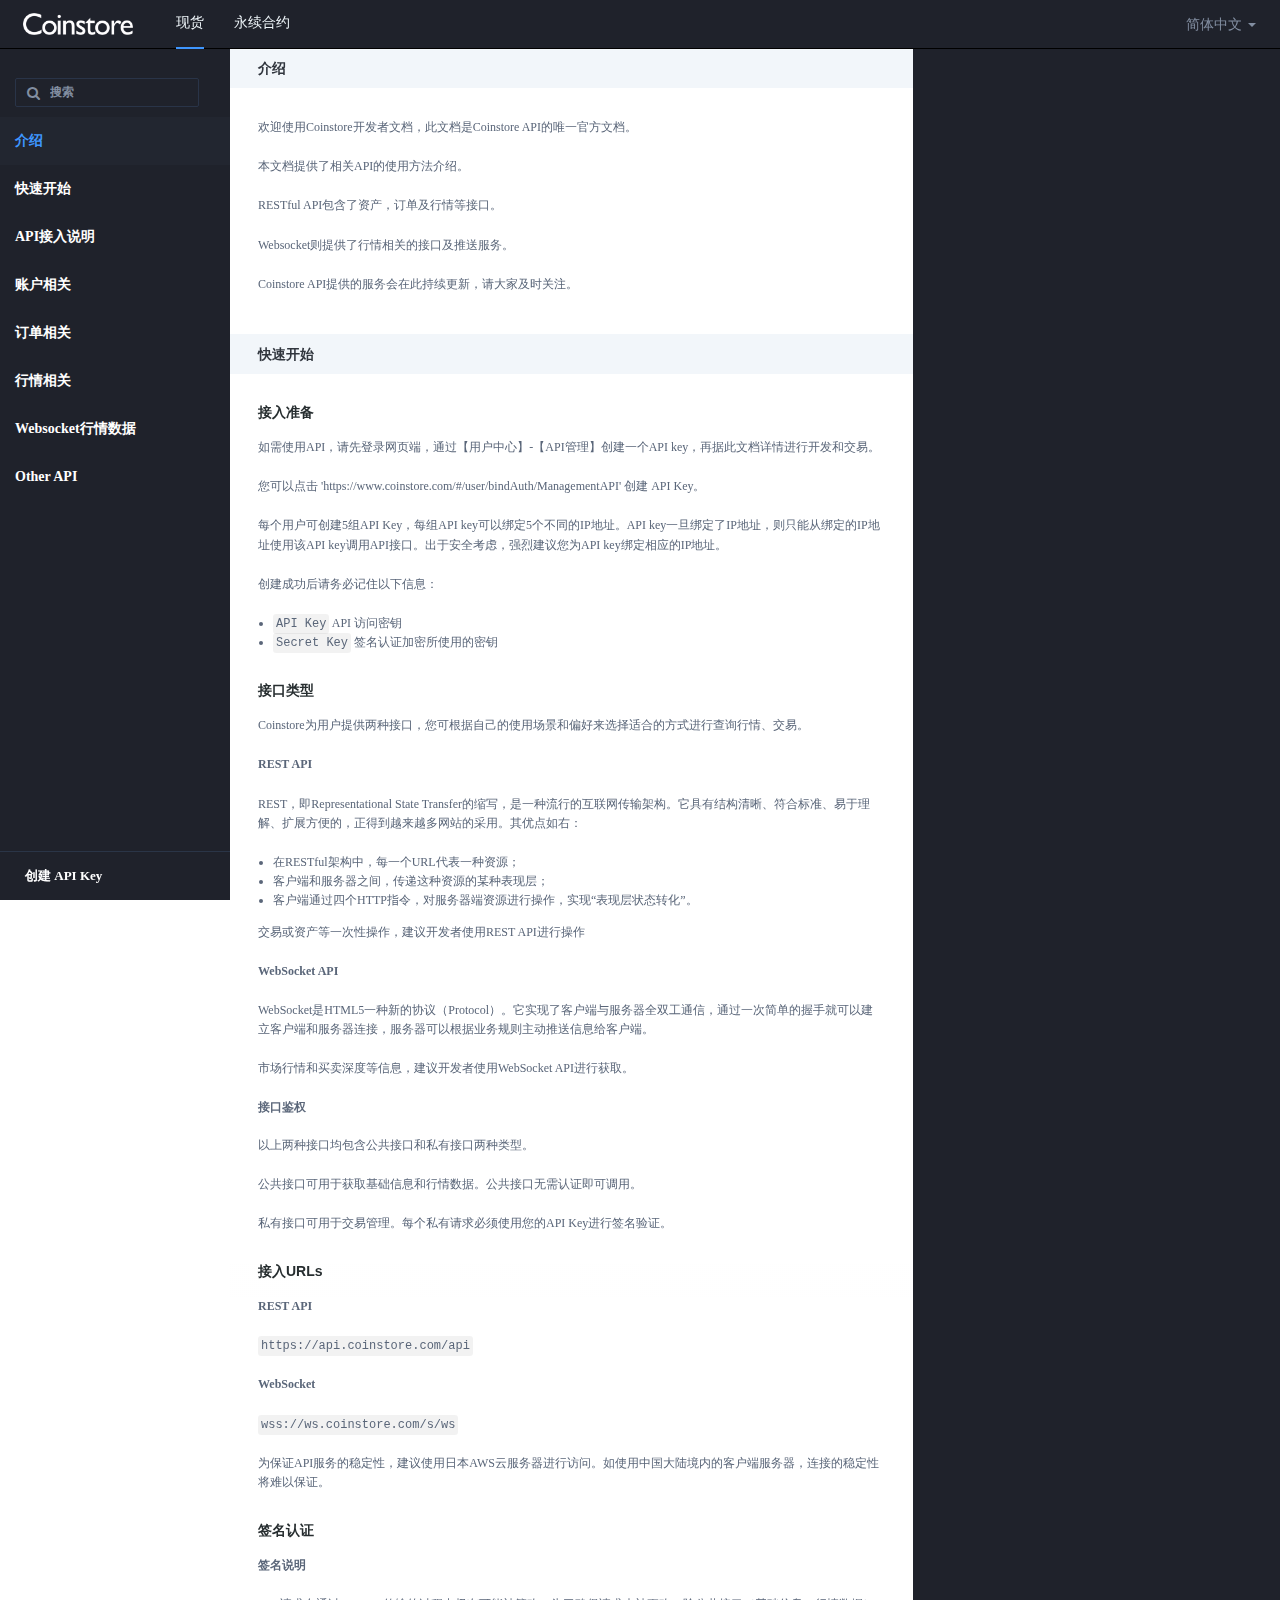
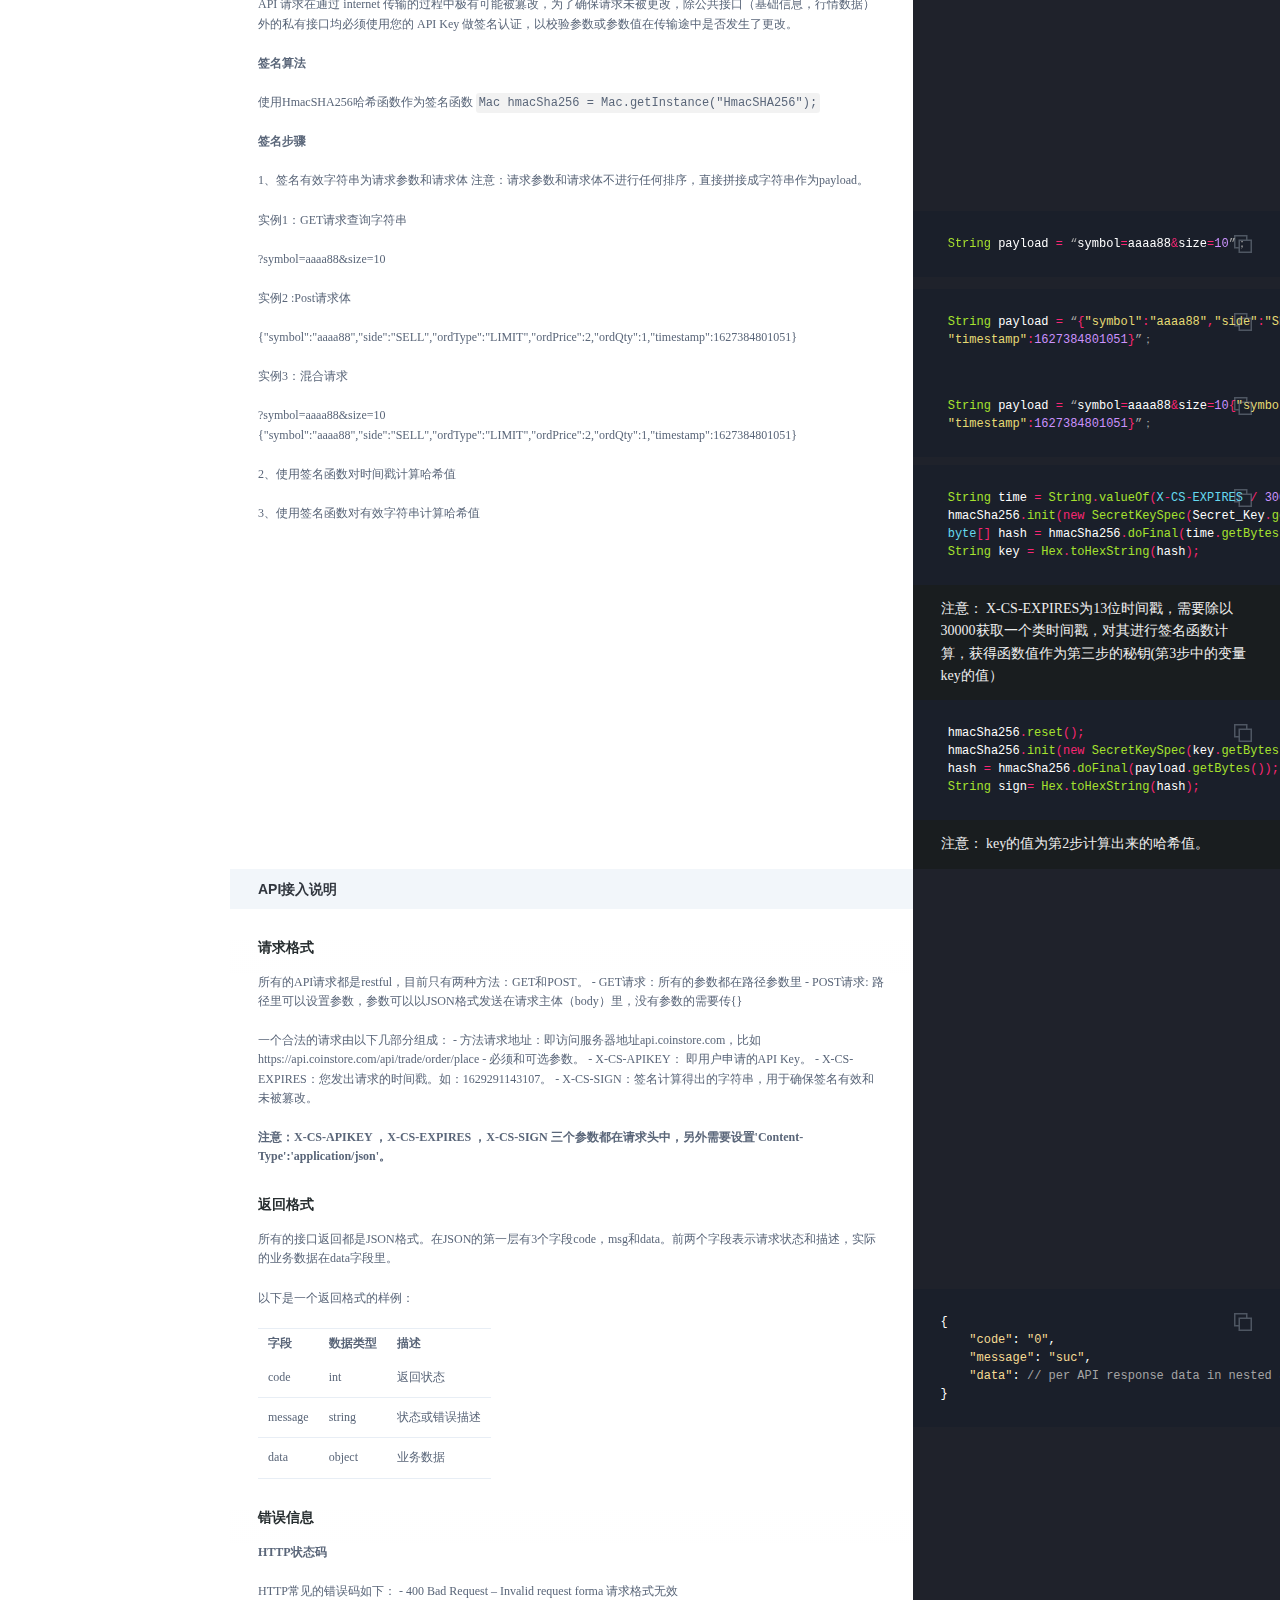
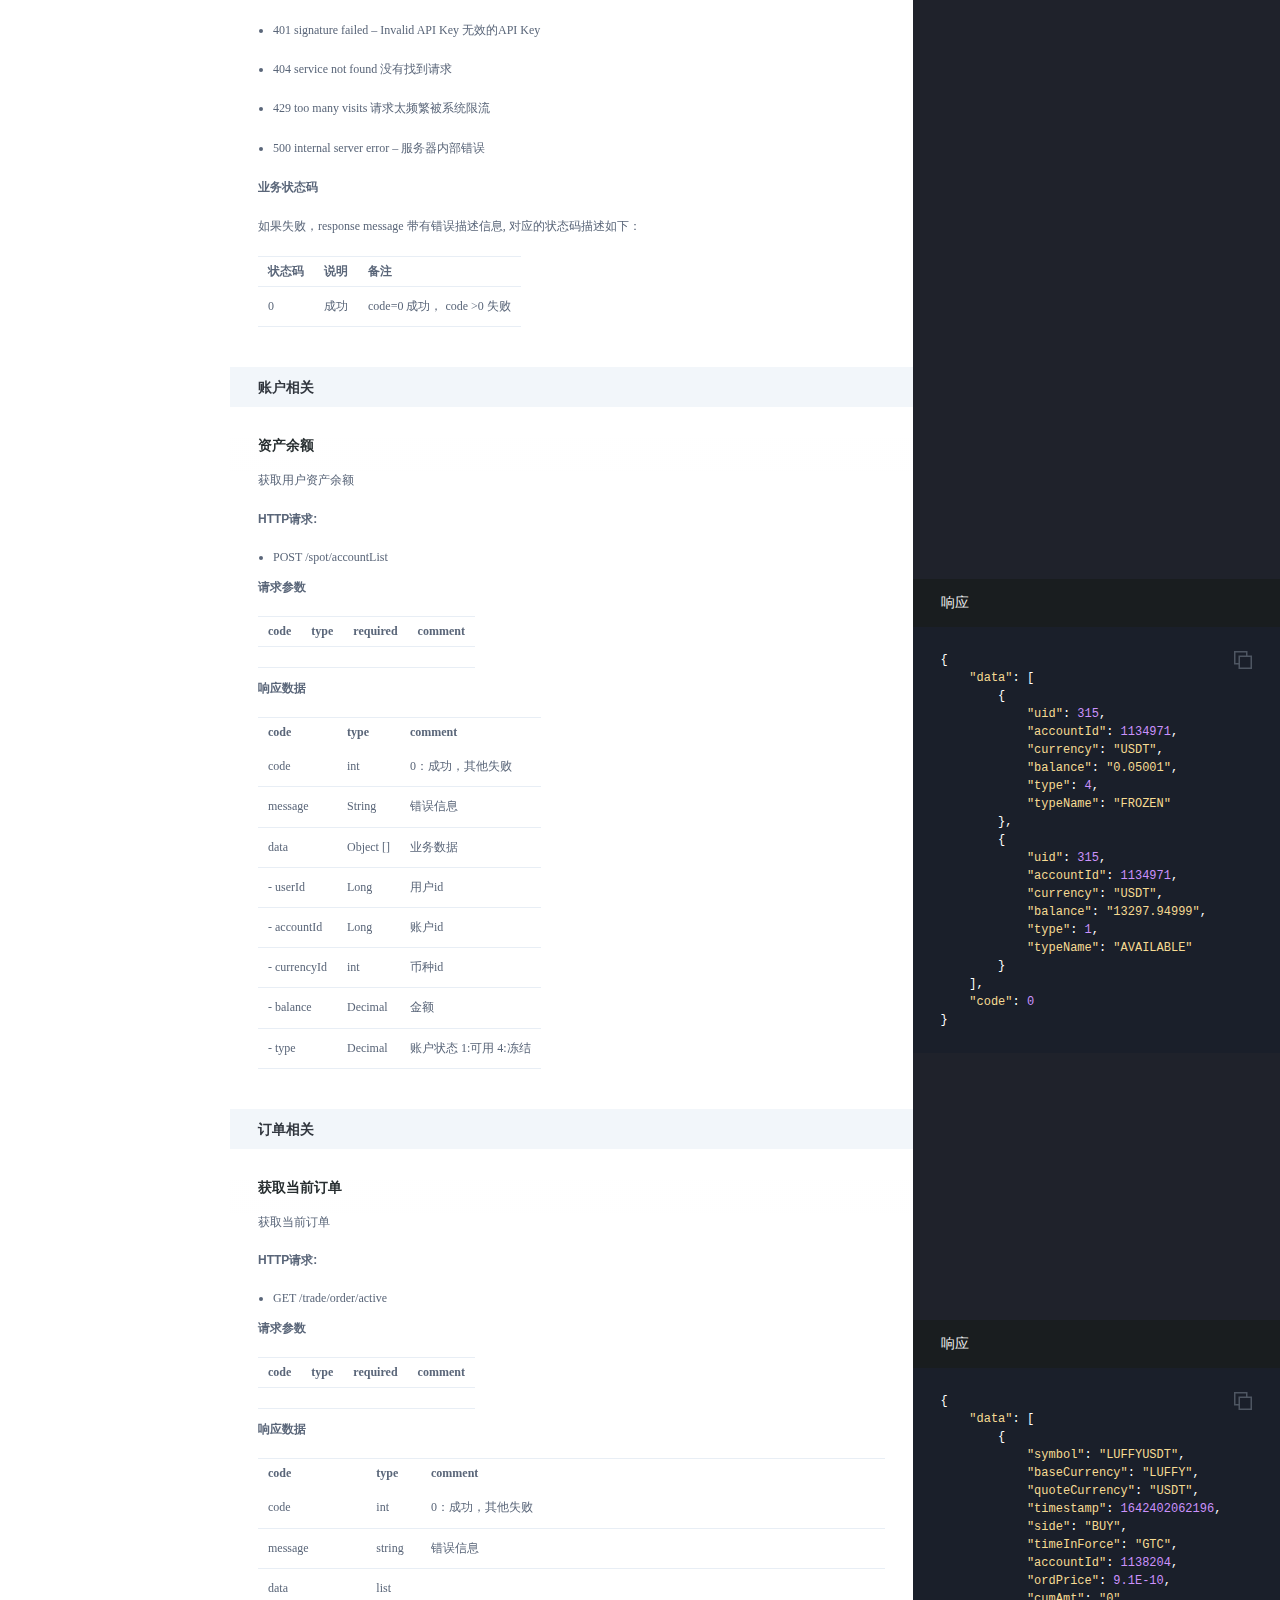
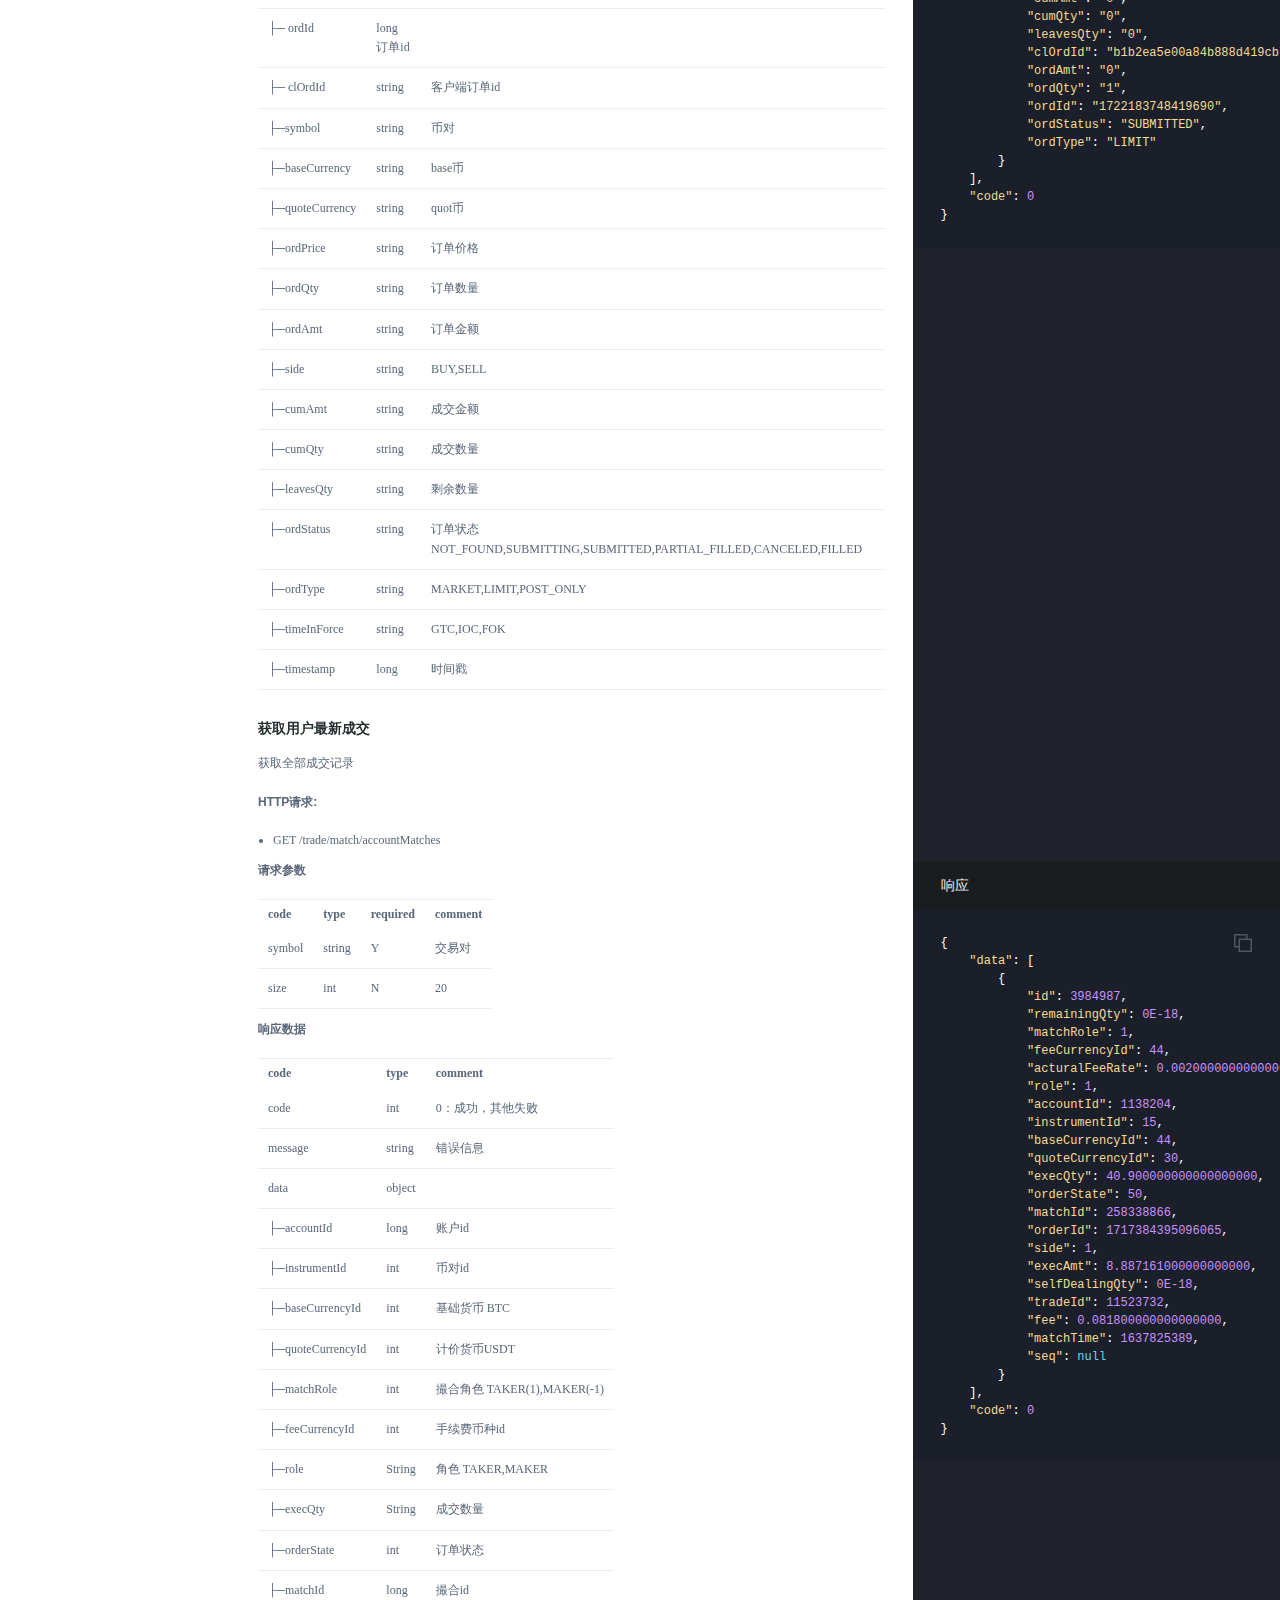
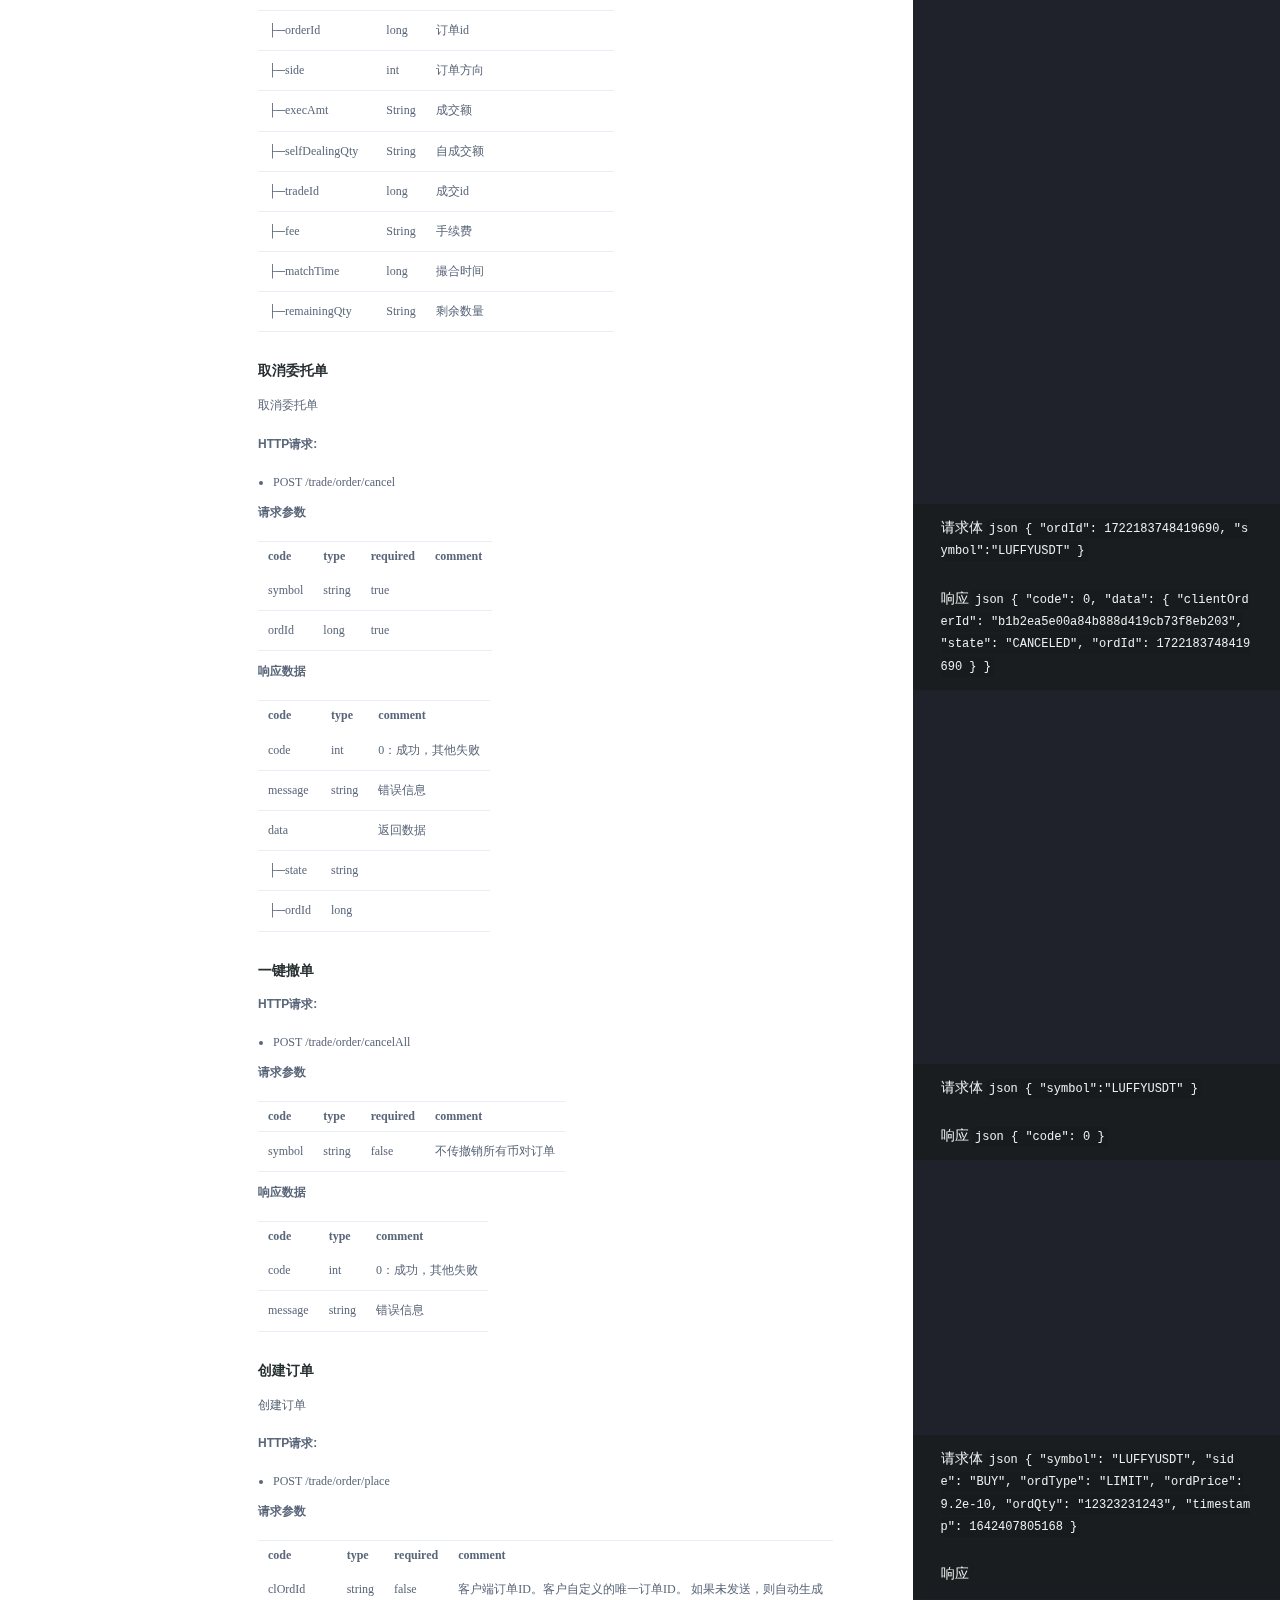
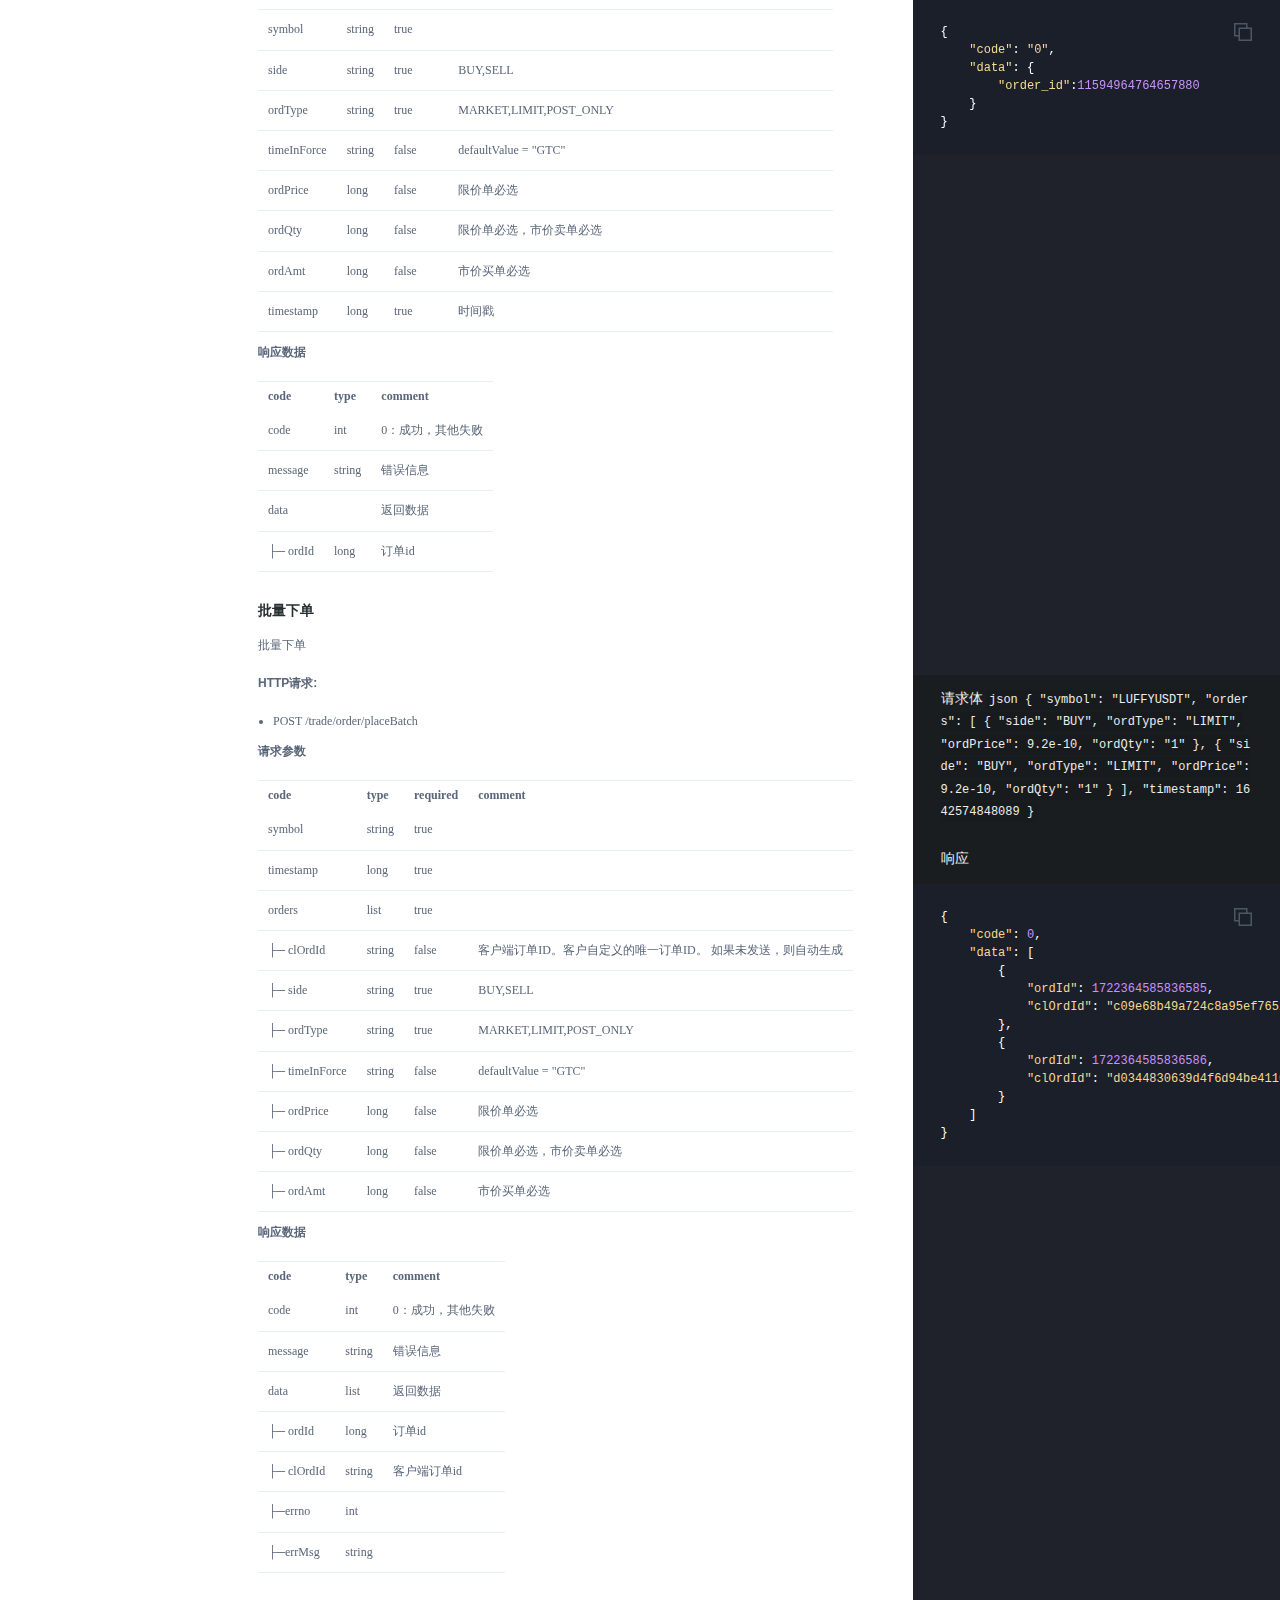
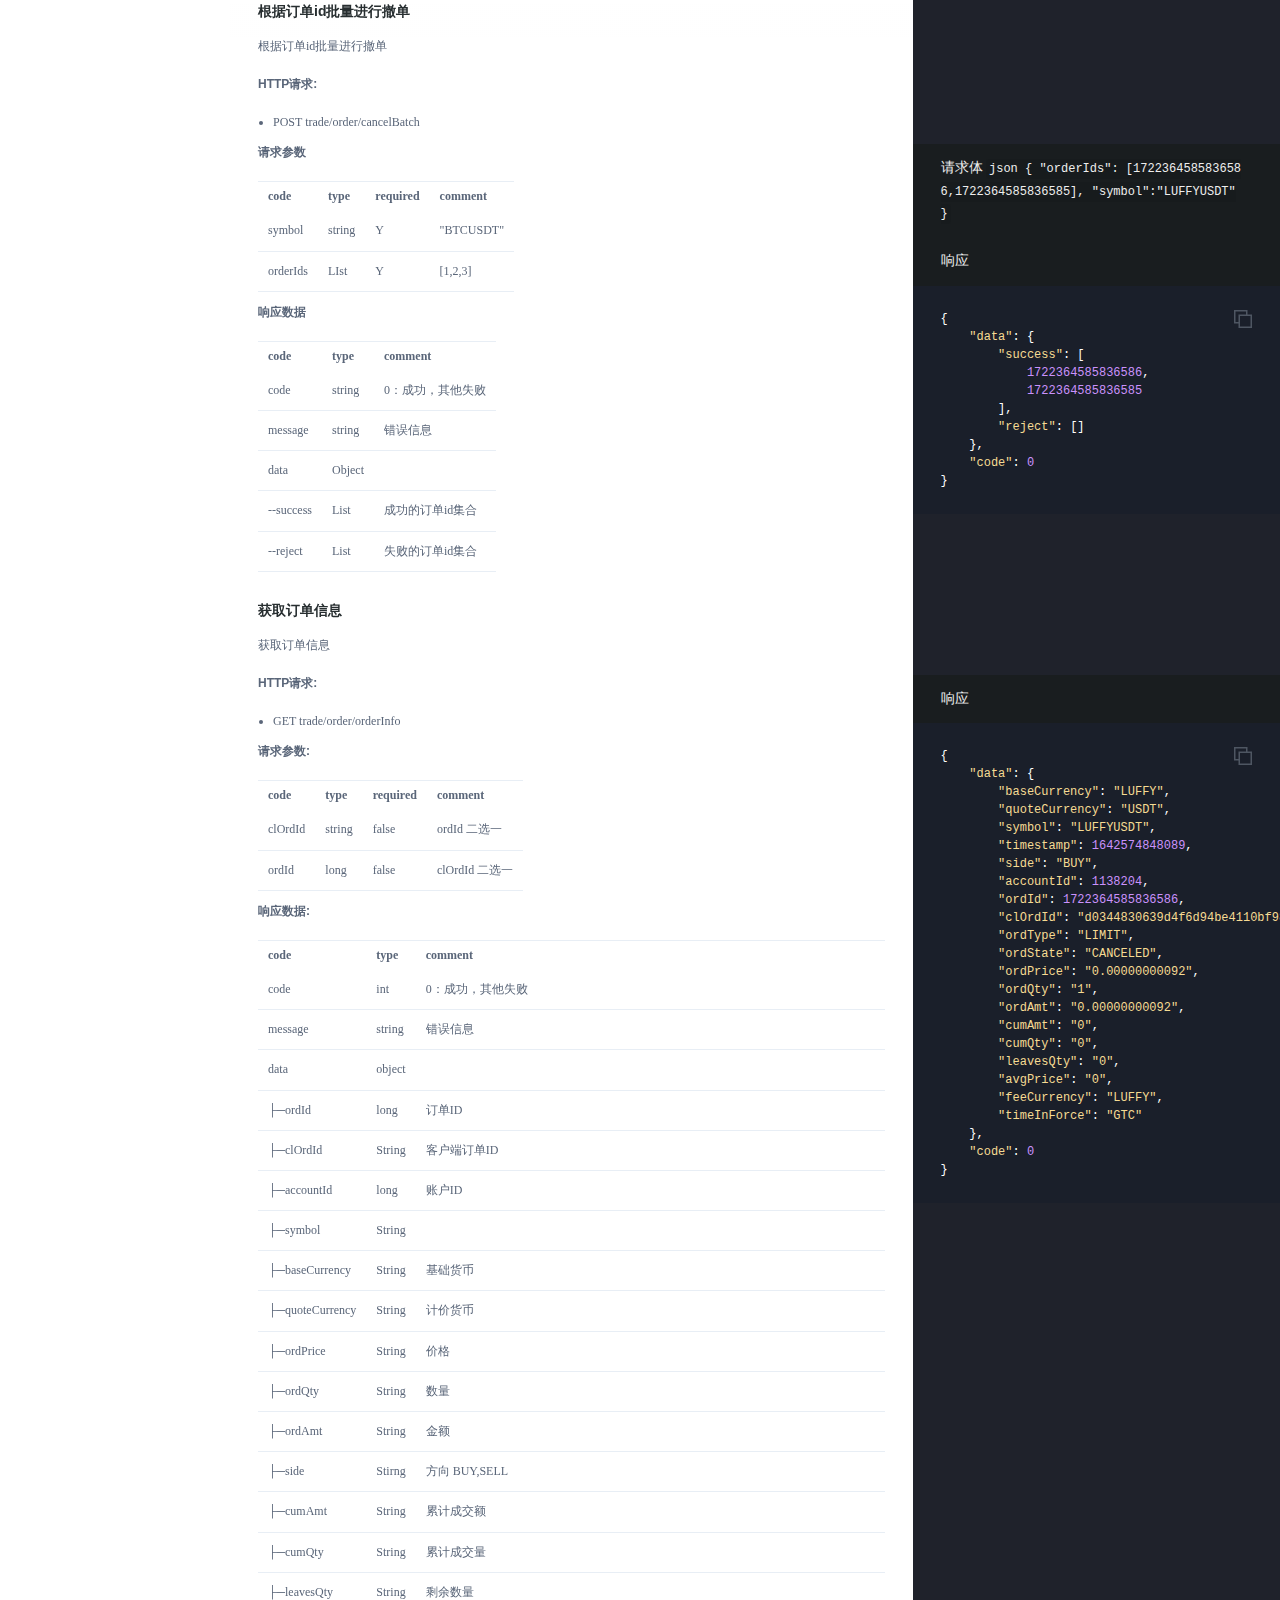
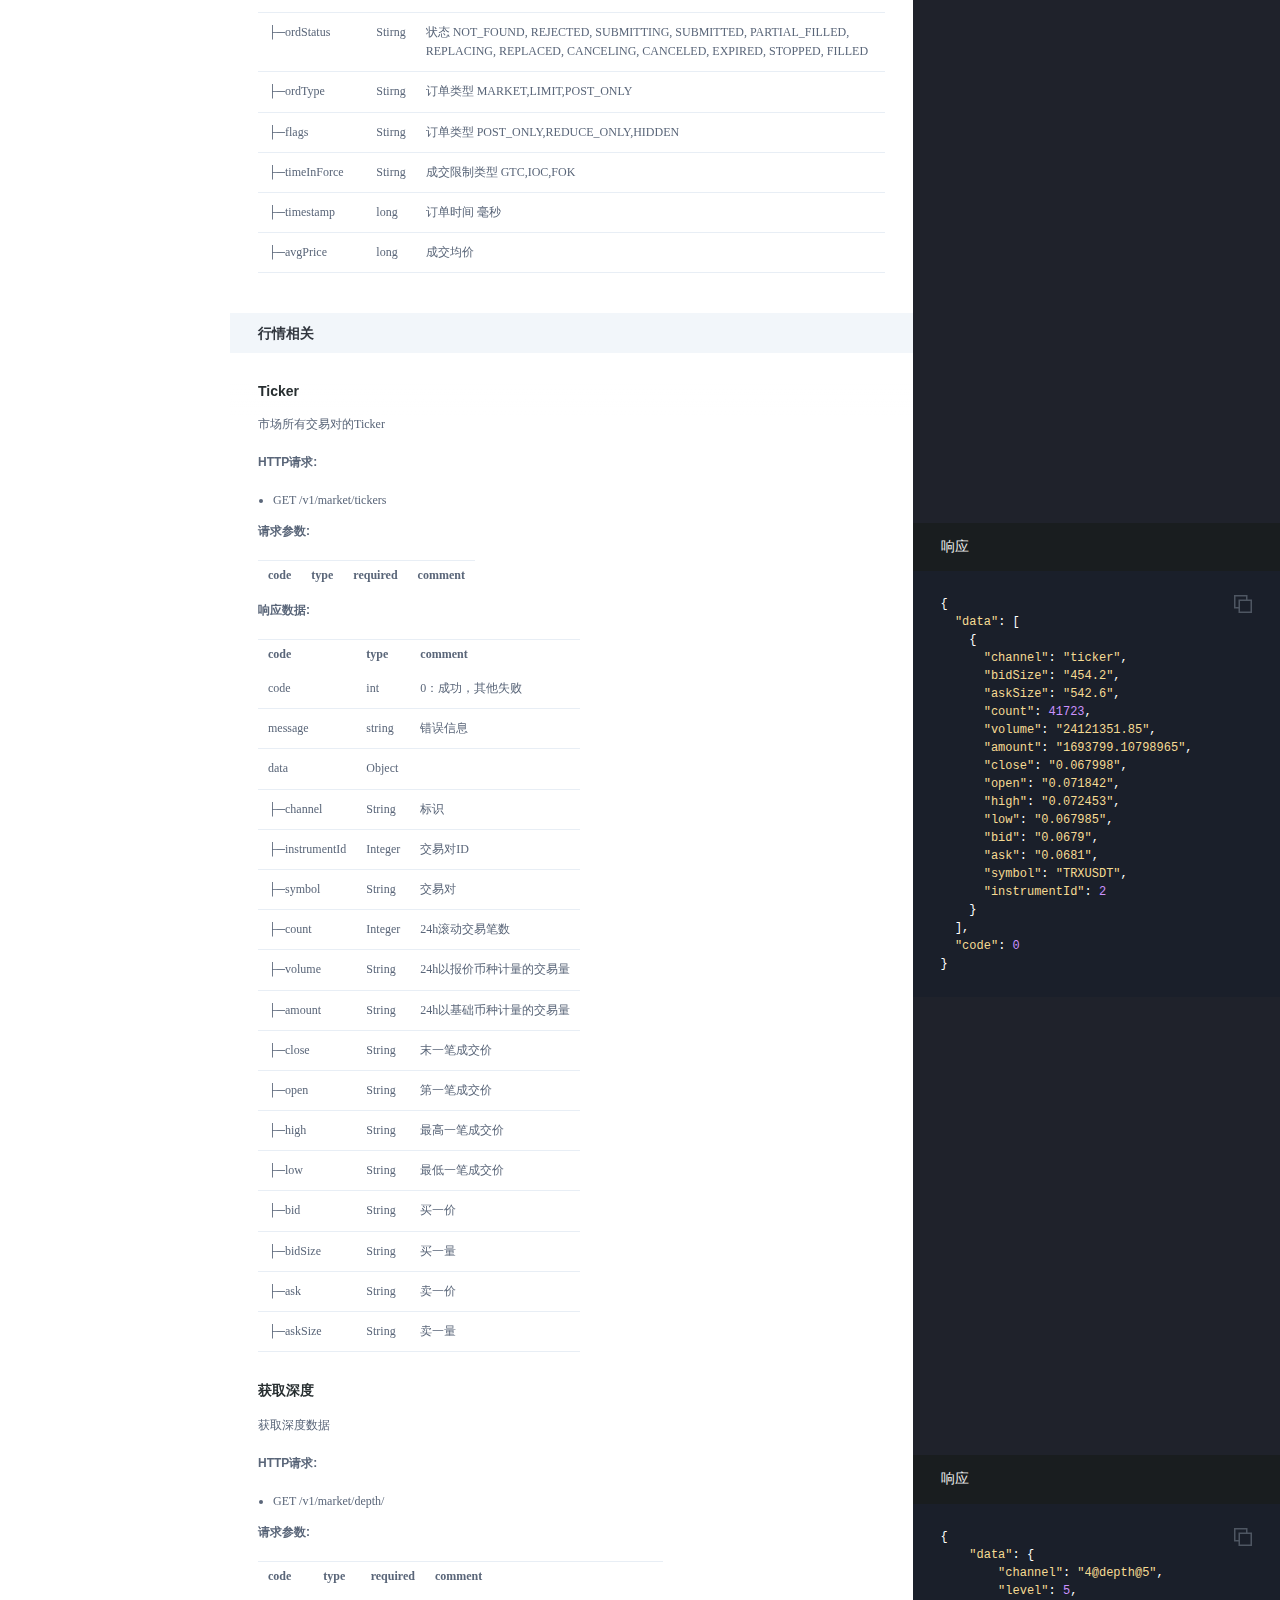
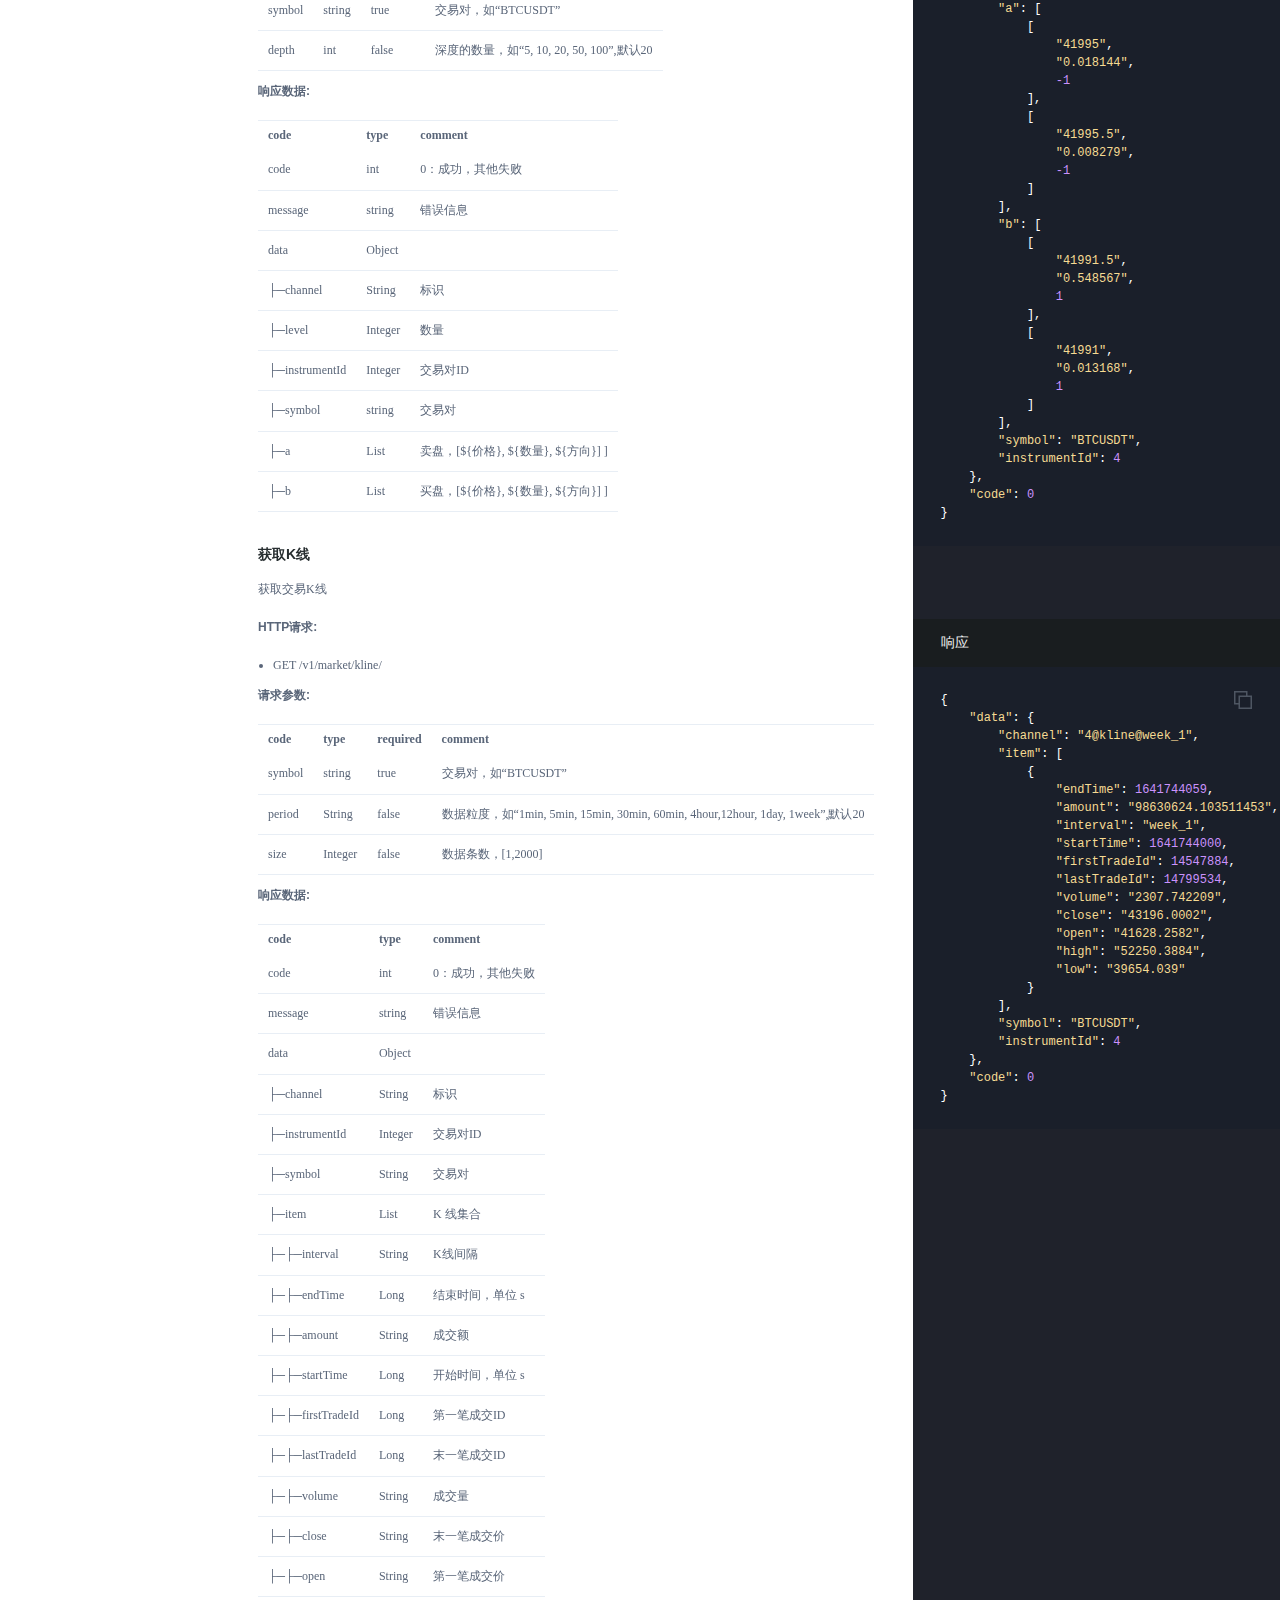
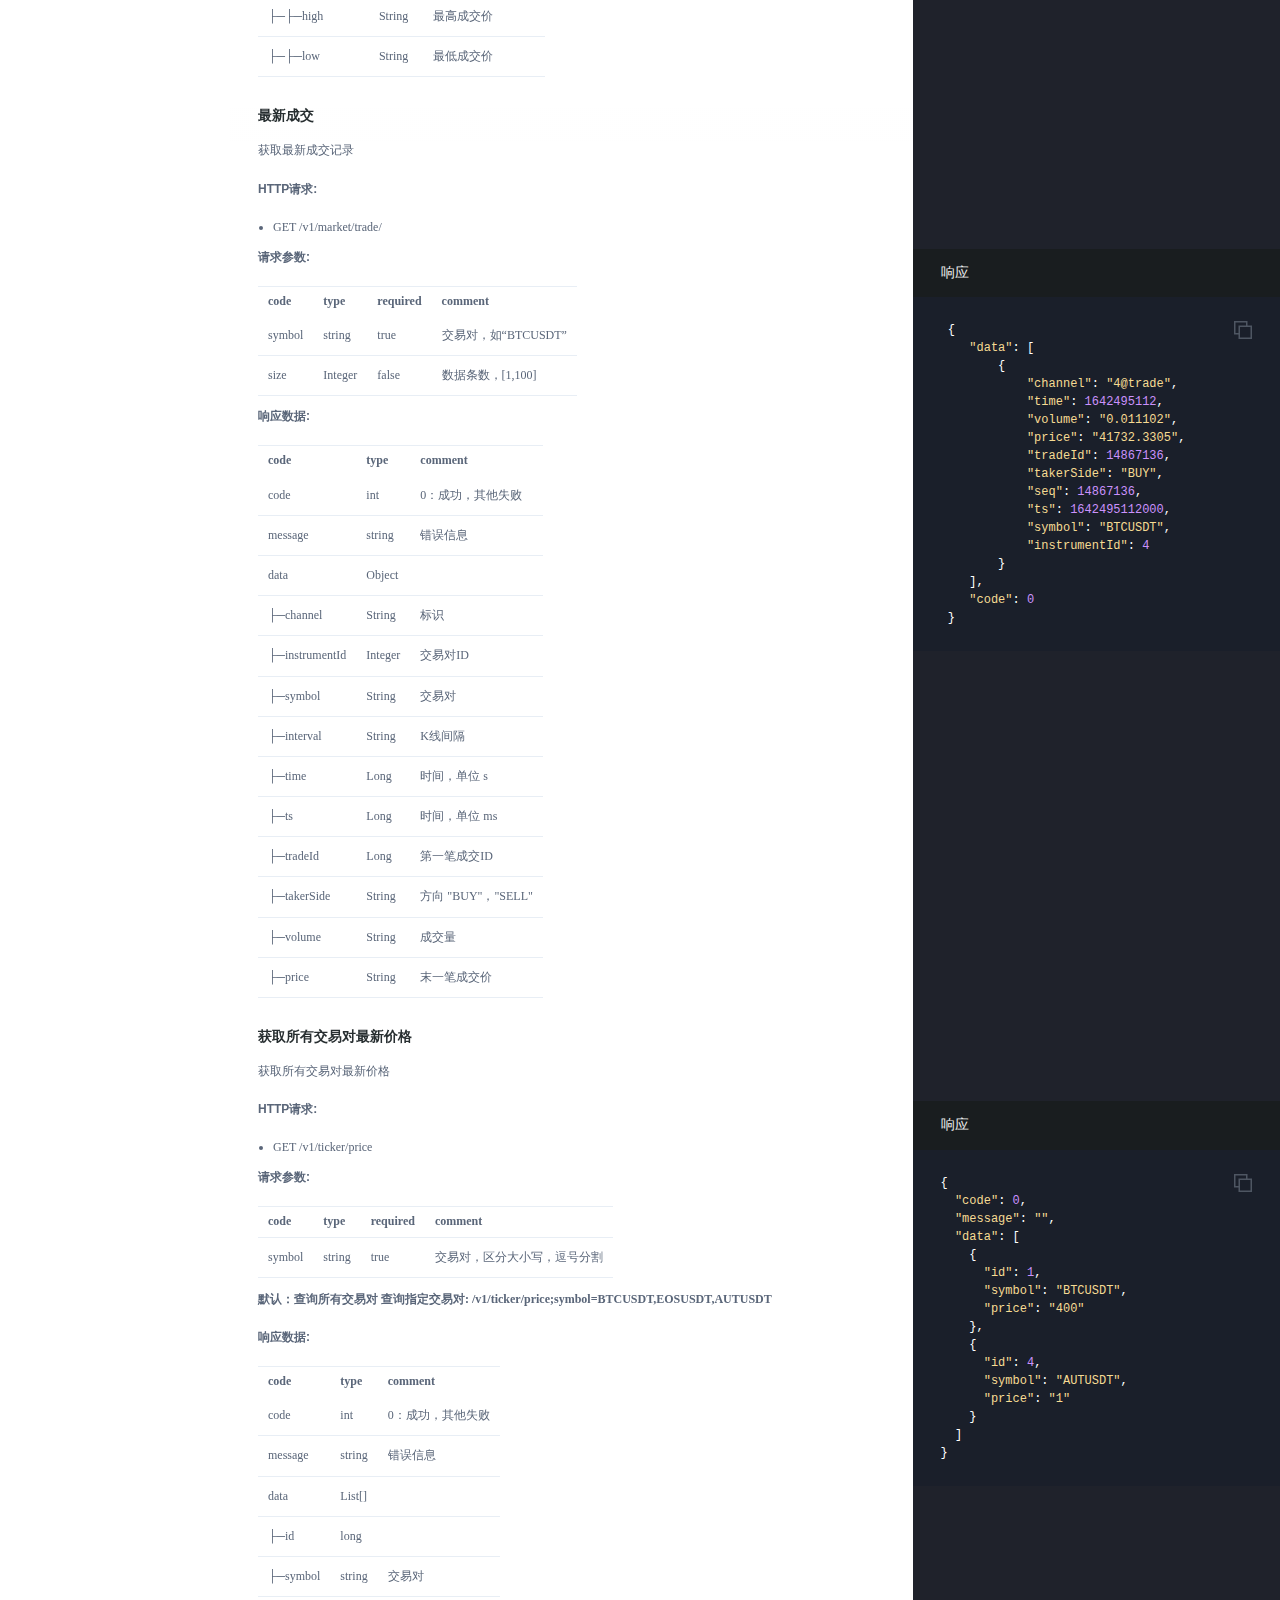
==== commit 90ebdad9: "publish: fix boot" ====
--- a/cn/index.html
+++ b/cn/index.html
@@ -434,10 +434,31 @@
                     <a href="#61d816b5c6" class="toc-h2 toc-link" data-title="实时订阅/取消数据流"><strong>实时订阅/取消数据流</strong></a>
                   </li>
                   <li>
-                    <a href="#edf11a92a0" class="toc-h2 toc-link" data-title="公共行情频道"><strong>公共行情频道</strong></a>
-                  </li>
-                  <li>
-                    <a href="#050d3ff583" class="toc-h2 toc-link" data-title="用户私有数据频道"><strong>用户私有数据频道</strong></a>
+                    <a href="#04e6f7872c" class="toc-h2 toc-link" data-title="逐笔交易"><strong>逐笔交易</strong></a>
+                  </li>
+                  <li>
+                    <a href="#k-streams" class="toc-h2 toc-link" data-title="K线 Streams"><strong>K线 Streams</strong></a>
+                  </li>
+                  <li>
+                    <a href="#k-request" class="toc-h2 toc-link" data-title="K线 Request"><strong>K线 Request</strong></a>
+                  </li>
+                  <li>
+                    <a href="#symbol-ticker" class="toc-h2 toc-link" data-title="按 Symbol 的 Ticker信息"><strong>按 Symbol 的 Ticker信息</strong></a>
+                  </li>
+                  <li>
+                    <a href="#symbol-ticker-2" class="toc-h2 toc-link" data-title="全市场所有Symbol 的 Ticker信息"><strong>全市场所有Symbol 的 Ticker信息</strong></a>
+                  </li>
+                  <li>
+                    <a href="#b98f66bf84" class="toc-h2 toc-link" data-title="深度信息"><strong>深度信息</strong></a>
+                  </li>
+                  <li>
+                    <a href="#0de2270bc5" class="toc-h2 toc-link" data-title="登陆"><strong>登陆</strong></a>
+                  </li>
+                  <li>
+                    <a href="#2f616316f3" class="toc-h2 toc-link" data-title="账户"><strong>账户</strong></a>
+                  </li>
+                  <li>
+                    <a href="#500beb389a" class="toc-h2 toc-link" data-title="成交订单"><strong>成交订单</strong></a>
                   </li>
                   <li>
                     <a href="#42702c21cd" class="toc-h2 toc-link" data-title="字典"><strong>字典</strong></a>
@@ -470,7 +491,7 @@
                   </li>
               </ul>
           </li>
-        <li class="create_api"><a target="_blank" href="https://www.wbf.live/personal/apiManagement">创建 API Key</a></li>
+        <li class="create_api"><a target="_blank" href="https://www.coinstore.com/#/user/bindAuth/ManagementAPI">创建 API Key</a></li>
       </ul>
     </div>
     <div class="page-wrapper">
@@ -601,9 +622,7 @@
 - X-CS-EXPIRES：您发出请求的时间戳。如：1629291143107。
 - X-CS-SIGN：签名计算得出的字符串，用于确保签名有效和未被篡改。</p>
 
-<blockquote>
-<p>注意：X-CS-APIKEY ，X-CS-EXPIRES ，X-CS-SIGN 三个参数都在请求头中，另外需要设置&#39;Content-Type&#39;:&#39;application/json&#39;。</p>
-</blockquote>
+<p><strong>注意：X-CS-APIKEY ，X-CS-EXPIRES ，X-CS-SIGN 三个参数都在请求头中，另外需要设置&#39;Content-Type&#39;:&#39;application/json&#39;。</strong></p>
 <h2 id='3ee119c599'><span id="a3">返回格式</span></h2>
 <p>所有的接口返回都是JSON格式。在JSON的第一层有3个字段code，msg和data。前两个字段表示请求状态和描述，实际的业务数据在data字段里。</p>
 <div class="highlight"><pre class="highlight json tab-json"><code><span class="p">{</span><span class="w">
@@ -773,7 +792,30 @@
 <blockquote>
 <p>响应</p>
 </blockquote>
-<div class="highlight"><pre class="highlight json tab-json"><code><span class="w">
+<div class="highlight"><pre class="highlight json tab-json"><code><span class="p">{</span><span class="w">
+    </span><span class="nl">"data"</span><span class="p">:</span><span class="w"> </span><span class="p">[</span><span class="w">
+        </span><span class="p">{</span><span class="w">
+            </span><span class="nl">"symbol"</span><span class="p">:</span><span class="w"> </span><span class="s2">"LUFFYUSDT"</span><span class="p">,</span><span class="w">
+            </span><span class="nl">"baseCurrency"</span><span class="p">:</span><span class="w"> </span><span class="s2">"LUFFY"</span><span class="p">,</span><span class="w">
+            </span><span class="nl">"quoteCurrency"</span><span class="p">:</span><span class="w"> </span><span class="s2">"USDT"</span><span class="p">,</span><span class="w">
+            </span><span class="nl">"timestamp"</span><span class="p">:</span><span class="w"> </span><span class="mi">1642402062196</span><span class="p">,</span><span class="w">
+            </span><span class="nl">"side"</span><span class="p">:</span><span class="w"> </span><span class="s2">"BUY"</span><span class="p">,</span><span class="w">
+            </span><span class="nl">"timeInForce"</span><span class="p">:</span><span class="w"> </span><span class="s2">"GTC"</span><span class="p">,</span><span class="w">
+            </span><span class="nl">"accountId"</span><span class="p">:</span><span class="w"> </span><span class="mi">1138204</span><span class="p">,</span><span class="w">
+            </span><span class="nl">"ordPrice"</span><span class="p">:</span><span class="w"> </span><span class="mf">9.1E-10</span><span class="p">,</span><span class="w">
+            </span><span class="nl">"cumAmt"</span><span class="p">:</span><span class="w"> </span><span class="s2">"0"</span><span class="p">,</span><span class="w">
+            </span><span class="nl">"cumQty"</span><span class="p">:</span><span class="w"> </span><span class="s2">"0"</span><span class="p">,</span><span class="w">
+            </span><span class="nl">"leavesQty"</span><span class="p">:</span><span class="w"> </span><span class="s2">"0"</span><span class="p">,</span><span class="w">
+            </span><span class="nl">"clOrdId"</span><span class="p">:</span><span class="w"> </span><span class="s2">"b1b2ea5e00a84b888d419cb73f8eb203"</span><span class="p">,</span><span class="w">
+            </span><span class="nl">"ordAmt"</span><span class="p">:</span><span class="w"> </span><span class="s2">"0"</span><span class="p">,</span><span class="w">
+            </span><span class="nl">"ordQty"</span><span class="p">:</span><span class="w"> </span><span class="s2">"1"</span><span class="p">,</span><span class="w">
+            </span><span class="nl">"ordId"</span><span class="p">:</span><span class="w"> </span><span class="s2">"1722183748419690"</span><span class="p">,</span><span class="w">
+            </span><span class="nl">"ordStatus"</span><span class="p">:</span><span class="w"> </span><span class="s2">"SUBMITTED"</span><span class="p">,</span><span class="w">
+            </span><span class="nl">"ordType"</span><span class="p">:</span><span class="w"> </span><span class="s2">"LIMIT"</span><span class="w">
+        </span><span class="p">}</span><span class="w">
+    </span><span class="p">],</span><span class="w">
+    </span><span class="nl">"code"</span><span class="p">:</span><span class="w"> </span><span class="mi">0</span><span class="w">
+</span><span class="p">}</span><span class="w">
 </span></code></pre></div><h3 id='1f9ac54b15-2'>请求参数</h3>
 <table><thead>
 <tr>
@@ -904,7 +946,34 @@
 <blockquote>
 <p>响应</p>
 </blockquote>
-<div class="highlight"><pre class="highlight json tab-json"><code><span class="w">
+<div class="highlight"><pre class="highlight json tab-json"><code><span class="p">{</span><span class="w">
+    </span><span class="nl">"data"</span><span class="p">:</span><span class="w"> </span><span class="p">[</span><span class="w">
+        </span><span class="p">{</span><span class="w">
+            </span><span class="nl">"id"</span><span class="p">:</span><span class="w"> </span><span class="mi">3984987</span><span class="p">,</span><span class="w">
+            </span><span class="nl">"remainingQty"</span><span class="p">:</span><span class="w"> </span><span class="mi">0E-18</span><span class="p">,</span><span class="w">
+            </span><span class="nl">"matchRole"</span><span class="p">:</span><span class="w"> </span><span class="mi">1</span><span class="p">,</span><span class="w">
+            </span><span class="nl">"feeCurrencyId"</span><span class="p">:</span><span class="w"> </span><span class="mi">44</span><span class="p">,</span><span class="w">
+            </span><span class="nl">"acturalFeeRate"</span><span class="p">:</span><span class="w"> </span><span class="mf">0.002000000000000000</span><span class="p">,</span><span class="w">
+            </span><span class="nl">"role"</span><span class="p">:</span><span class="w"> </span><span class="mi">1</span><span class="p">,</span><span class="w">
+            </span><span class="nl">"accountId"</span><span class="p">:</span><span class="w"> </span><span class="mi">1138204</span><span class="p">,</span><span class="w">
+            </span><span class="nl">"instrumentId"</span><span class="p">:</span><span class="w"> </span><span class="mi">15</span><span class="p">,</span><span class="w">
+            </span><span class="nl">"baseCurrencyId"</span><span class="p">:</span><span class="w"> </span><span class="mi">44</span><span class="p">,</span><span class="w">
+            </span><span class="nl">"quoteCurrencyId"</span><span class="p">:</span><span class="w"> </span><span class="mi">30</span><span class="p">,</span><span class="w">
+            </span><span class="nl">"execQty"</span><span class="p">:</span><span class="w"> </span><span class="mf">40.900000000000000000</span><span class="p">,</span><span class="w">
+            </span><span class="nl">"orderState"</span><span class="p">:</span><span class="w"> </span><span class="mi">50</span><span class="p">,</span><span class="w">
+            </span><span class="nl">"matchId"</span><span class="p">:</span><span class="w"> </span><span class="mi">258338866</span><span class="p">,</span><span class="w">
+            </span><span class="nl">"orderId"</span><span class="p">:</span><span class="w"> </span><span class="mi">1717384395096065</span><span class="p">,</span><span class="w">
+            </span><span class="nl">"side"</span><span class="p">:</span><span class="w"> </span><span class="mi">1</span><span class="p">,</span><span class="w">
+            </span><span class="nl">"execAmt"</span><span class="p">:</span><span class="w"> </span><span class="mf">8.887161000000000000</span><span class="p">,</span><span class="w">
+            </span><span class="nl">"selfDealingQty"</span><span class="p">:</span><span class="w"> </span><span class="mi">0E-18</span><span class="p">,</span><span class="w">
+            </span><span class="nl">"tradeId"</span><span class="p">:</span><span class="w"> </span><span class="mi">11523732</span><span class="p">,</span><span class="w">
+            </span><span class="nl">"fee"</span><span class="p">:</span><span class="w"> </span><span class="mf">0.081800000000000000</span><span class="p">,</span><span class="w">
+            </span><span class="nl">"matchTime"</span><span class="p">:</span><span class="w"> </span><span class="mi">1637825389</span><span class="p">,</span><span class="w">
+            </span><span class="nl">"seq"</span><span class="p">:</span><span class="w"> </span><span class="kc">null</span><span class="w">
+        </span><span class="p">}</span><span class="w">
+    </span><span class="p">],</span><span class="w">
+    </span><span class="nl">"code"</span><span class="p">:</span><span class="w"> </span><span class="mi">0</span><span class="w">
+</span><span class="p">}</span><span class="w">
 </span></code></pre></div><h3 id='1f9ac54b15-3'>请求参数</h3>
 <table><thead>
 <tr>
@@ -1047,6 +1116,28 @@
 <ul>
 <li>POST /trade/order/cancel</li>
 </ul>
+
+<blockquote>
+<p>请求体
+<code>json
+{
+  &quot;ordId&quot;: 1722183748419690,
+  &quot;symbol&quot;:&quot;LUFFYUSDT&quot;
+}
+</code></p>
+
+<p>响应
+<code>json
+{
+    &quot;code&quot;: 0,
+    &quot;data&quot;: {
+        &quot;clientOrderId&quot;: &quot;b1b2ea5e00a84b888d419cb73f8eb203&quot;,
+        &quot;state&quot;: &quot;CANCELED&quot;,
+        &quot;ordId&quot;: 1722183748419690
+    }
+}
+</code></p>
+</blockquote>
 <h3 id='1f9ac54b15-4'>请求参数</h3>
 <table><thead>
 <tr>
@@ -1107,6 +1198,22 @@
 <ul>
 <li>POST /trade/order/cancelAll</li>
 </ul>
+
+<blockquote>
+<p>请求体
+<code>json
+{
+  &quot;symbol&quot;:&quot;LUFFYUSDT&quot;
+}
+</code></p>
+
+<p>响应
+<code>json
+{
+    &quot;code&quot;: 0
+}
+</code></p>
+</blockquote>
 <h3 id='1f9ac54b15-5'>请求参数</h3>
 <table><thead>
 <tr>
@@ -1144,76 +1251,20 @@
 </tbody></table>
 <h2 id='df83685cc8'><span id="6">创建订单</span></h2>
 <p>创建订单</p>
-<h3 id='http-6'>HTTP请求:</h3>
-<ul>
-<li>POST /trade/order/place</li>
-</ul>
-<h3 id='1f9ac54b15-6'>请求参数</h3>
-<table><thead>
-<tr>
-<th>code</th>
-<th>type</th>
-<th>required</th>
-<th>comment</th>
-</tr>
-</thead><tbody>
-<tr>
-<td>clOrdId</td>
-<td>string</td>
-<td>false</td>
-<td>客户端订单ID。客户自定义的唯一订单ID。 如果未发送，则自动生成</td>
-</tr>
-<tr>
-<td>symbol</td>
-<td>string</td>
-<td>true</td>
-<td></td>
-</tr>
-<tr>
-<td>side</td>
-<td>string</td>
-<td>true</td>
-<td>BUY,SELL</td>
-</tr>
-<tr>
-<td>ordType</td>
-<td>string</td>
-<td>true</td>
-<td>MARKET,LIMIT,POST_ONLY</td>
-</tr>
-<tr>
-<td>timeInForce</td>
-<td>string</td>
-<td>false</td>
-<td>defaultValue = &quot;GTC&quot;</td>
-</tr>
-<tr>
-<td>ordPrice</td>
-<td>long</td>
-<td>false</td>
-<td>限价单必选</td>
-</tr>
-<tr>
-<td>ordQty</td>
-<td>long</td>
-<td>false</td>
-<td>限价单必选，市价卖单必选</td>
-</tr>
-<tr>
-<td>ordAmt</td>
-<td>long</td>
-<td>false</td>
-<td>市价买单必选</td>
-</tr>
-<tr>
-<td>timestamp</td>
-<td>long</td>
-<td>true</td>
-<td>时间戳</td>
-</tr>
-</tbody></table>
-
-<blockquote>
+
+<blockquote>
+<p>请求体
+<code>json
+{
+    &quot;symbol&quot;: &quot;LUFFYUSDT&quot;,
+    &quot;side&quot;: &quot;BUY&quot;,
+    &quot;ordType&quot;: &quot;LIMIT&quot;,
+    &quot;ordPrice&quot;: 9.2e-10,
+    &quot;ordQty&quot;: &quot;12323231243&quot;,
+    &quot;timestamp&quot;: 1642407805168
+}
+</code></p>
+
 <p>响应</p>
 </blockquote>
 <div class="highlight"><pre class="highlight json tab-json"><code><span class="p">{</span><span class="w">
@@ -1222,7 +1273,75 @@
         </span><span class="nl">"order_id"</span><span class="p">:</span><span class="mi">11594964764657880</span><span class="w">
     </span><span class="p">}</span><span class="w">
 </span><span class="p">}</span><span class="w">
-</span></code></pre></div><h3 id='2213f4c32f-6'>响应数据</h3>
+</span></code></pre></div><h3 id='http-6'>HTTP请求:</h3>
+<ul>
+<li>POST /trade/order/place</li>
+</ul>
+<h3 id='1f9ac54b15-6'>请求参数</h3>
+<table><thead>
+<tr>
+<th>code</th>
+<th>type</th>
+<th>required</th>
+<th>comment</th>
+</tr>
+</thead><tbody>
+<tr>
+<td>clOrdId</td>
+<td>string</td>
+<td>false</td>
+<td>客户端订单ID。客户自定义的唯一订单ID。 如果未发送，则自动生成</td>
+</tr>
+<tr>
+<td>symbol</td>
+<td>string</td>
+<td>true</td>
+<td></td>
+</tr>
+<tr>
+<td>side</td>
+<td>string</td>
+<td>true</td>
+<td>BUY,SELL</td>
+</tr>
+<tr>
+<td>ordType</td>
+<td>string</td>
+<td>true</td>
+<td>MARKET,LIMIT,POST_ONLY</td>
+</tr>
+<tr>
+<td>timeInForce</td>
+<td>string</td>
+<td>false</td>
+<td>defaultValue = &quot;GTC&quot;</td>
+</tr>
+<tr>
+<td>ordPrice</td>
+<td>long</td>
+<td>false</td>
+<td>限价单必选</td>
+</tr>
+<tr>
+<td>ordQty</td>
+<td>long</td>
+<td>false</td>
+<td>限价单必选，市价卖单必选</td>
+</tr>
+<tr>
+<td>ordAmt</td>
+<td>long</td>
+<td>false</td>
+<td>市价买单必选</td>
+</tr>
+<tr>
+<td>timestamp</td>
+<td>long</td>
+<td>true</td>
+<td>时间戳</td>
+</tr>
+</tbody></table>
+<h3 id='2213f4c32f-6'>响应数据</h3>
 <table><thead>
 <tr>
 <th>code</th>
@@ -1253,7 +1372,46 @@
 </tbody></table>
 <h2 id='77aaf08979'><span id="13">批量下单</span></h2>
 <p>批量下单</p>
-<h3 id='http-7'>HTTP请求:</h3>
+
+<blockquote>
+<p>请求体
+<code>json
+{
+    &quot;symbol&quot;: &quot;LUFFYUSDT&quot;,
+    &quot;orders&quot;: [
+        {
+            &quot;side&quot;: &quot;BUY&quot;,
+            &quot;ordType&quot;: &quot;LIMIT&quot;,
+            &quot;ordPrice&quot;: 9.2e-10,
+            &quot;ordQty&quot;: &quot;1&quot;
+        },
+        {
+            &quot;side&quot;: &quot;BUY&quot;,
+            &quot;ordType&quot;: &quot;LIMIT&quot;,
+            &quot;ordPrice&quot;: 9.2e-10,
+            &quot;ordQty&quot;: &quot;1&quot;
+        }
+    ],
+    &quot;timestamp&quot;: 1642574848089
+}
+</code></p>
+
+<p>响应</p>
+</blockquote>
+<div class="highlight"><pre class="highlight json tab-json"><code><span class="p">{</span><span class="w">
+    </span><span class="nl">"code"</span><span class="p">:</span><span class="w"> </span><span class="mi">0</span><span class="p">,</span><span class="w">
+    </span><span class="nl">"data"</span><span class="p">:</span><span class="w"> </span><span class="p">[</span><span class="w">
+        </span><span class="p">{</span><span class="w">
+            </span><span class="nl">"ordId"</span><span class="p">:</span><span class="w"> </span><span class="mi">1722364585836585</span><span class="p">,</span><span class="w">
+            </span><span class="nl">"clOrdId"</span><span class="p">:</span><span class="w"> </span><span class="s2">"c09e68b49a724c8a95ef76526bf6bc05"</span><span class="w">
+        </span><span class="p">},</span><span class="w">
+        </span><span class="p">{</span><span class="w">
+            </span><span class="nl">"ordId"</span><span class="p">:</span><span class="w"> </span><span class="mi">1722364585836586</span><span class="p">,</span><span class="w">
+            </span><span class="nl">"clOrdId"</span><span class="p">:</span><span class="w"> </span><span class="s2">"d0344830639d4f6d94be4110bf98c759"</span><span class="w">
+        </span><span class="p">}</span><span class="w">
+    </span><span class="p">]</span><span class="w">
+</span><span class="p">}</span><span class="w">
+</span></code></pre></div><h3 id='http-7'>HTTP请求:</h3>
 <ul>
 <li>POST /trade/order/placeBatch</li>
 </ul>
@@ -1377,7 +1535,29 @@
 <ul>
 <li>POST trade/order/cancelBatch</li>
 </ul>
-<h3 id='1f9ac54b15-8'>请求参数</h3>
+
+<blockquote>
+<p>请求体
+<code>json
+{
+  &quot;orderIds&quot;: [1722364585836586,1722364585836585],
+  &quot;symbol&quot;:&quot;LUFFYUSDT&quot;
+}
+</code></p>
+
+<p>响应</p>
+</blockquote>
+<div class="highlight"><pre class="highlight json tab-json"><code><span class="p">{</span><span class="w">
+    </span><span class="nl">"data"</span><span class="p">:</span><span class="w"> </span><span class="p">{</span><span class="w">
+        </span><span class="nl">"success"</span><span class="p">:</span><span class="w"> </span><span class="p">[</span><span class="w">
+            </span><span class="mi">1722364585836586</span><span class="p">,</span><span class="w">
+            </span><span class="mi">1722364585836585</span><span class="w">
+        </span><span class="p">],</span><span class="w">
+        </span><span class="nl">"reject"</span><span class="p">:</span><span class="w"> </span><span class="p">[]</span><span class="w">
+    </span><span class="p">},</span><span class="w">
+    </span><span class="nl">"code"</span><span class="p">:</span><span class="w"> </span><span class="mi">0</span><span class="w">
+</span><span class="p">}</span><span class="w">
+</span></code></pre></div><h3 id='1f9ac54b15-8'>请求参数</h3>
 <table><thead>
 <tr>
 <th>code</th>
@@ -1399,12 +1579,7 @@
 <td>[1,2,3]</td>
 </tr>
 </tbody></table>
-
-<blockquote>
-<p>响应</p>
-</blockquote>
-<div class="highlight"><pre class="highlight json tab-json"><code><span class="w">
-</span></code></pre></div><h3 id='2213f4c32f-8'>响应数据</h3>
+<h3 id='2213f4c32f-8'>响应数据</h3>
 <table><thead>
 <tr>
 <th>code</th>
@@ -1440,16 +1615,39 @@
 </tbody></table>
 <h2 id='8b5706bd64'><span id="14">获取订单信息</span></h2>
 <p>获取订单信息</p>
-<h3 id='http-9'>HTTP请求:</h3>
+
+<blockquote>
+<p>响应</p>
+</blockquote>
+<div class="highlight"><pre class="highlight json tab-json"><code><span class="p">{</span><span class="w">
+    </span><span class="nl">"data"</span><span class="p">:</span><span class="w"> </span><span class="p">{</span><span class="w">
+        </span><span class="nl">"baseCurrency"</span><span class="p">:</span><span class="w"> </span><span class="s2">"LUFFY"</span><span class="p">,</span><span class="w">
+        </span><span class="nl">"quoteCurrency"</span><span class="p">:</span><span class="w"> </span><span class="s2">"USDT"</span><span class="p">,</span><span class="w">
+        </span><span class="nl">"symbol"</span><span class="p">:</span><span class="w"> </span><span class="s2">"LUFFYUSDT"</span><span class="p">,</span><span class="w">
+        </span><span class="nl">"timestamp"</span><span class="p">:</span><span class="w"> </span><span class="mi">1642574848089</span><span class="p">,</span><span class="w">
+        </span><span class="nl">"side"</span><span class="p">:</span><span class="w"> </span><span class="s2">"BUY"</span><span class="p">,</span><span class="w">
+        </span><span class="nl">"accountId"</span><span class="p">:</span><span class="w"> </span><span class="mi">1138204</span><span class="p">,</span><span class="w">
+        </span><span class="nl">"ordId"</span><span class="p">:</span><span class="w"> </span><span class="mi">1722364585836586</span><span class="p">,</span><span class="w">
+        </span><span class="nl">"clOrdId"</span><span class="p">:</span><span class="w"> </span><span class="s2">"d0344830639d4f6d94be4110bf98c759"</span><span class="p">,</span><span class="w">
+        </span><span class="nl">"ordType"</span><span class="p">:</span><span class="w"> </span><span class="s2">"LIMIT"</span><span class="p">,</span><span class="w">
+        </span><span class="nl">"ordState"</span><span class="p">:</span><span class="w"> </span><span class="s2">"CANCELED"</span><span class="p">,</span><span class="w">
+        </span><span class="nl">"ordPrice"</span><span class="p">:</span><span class="w"> </span><span class="s2">"0.00000000092"</span><span class="p">,</span><span class="w">
+        </span><span class="nl">"ordQty"</span><span class="p">:</span><span class="w"> </span><span class="s2">"1"</span><span class="p">,</span><span class="w">
+        </span><span class="nl">"ordAmt"</span><span class="p">:</span><span class="w"> </span><span class="s2">"0.00000000092"</span><span class="p">,</span><span class="w">
+        </span><span class="nl">"cumAmt"</span><span class="p">:</span><span class="w"> </span><span class="s2">"0"</span><span class="p">,</span><span class="w">
+        </span><span class="nl">"cumQty"</span><span class="p">:</span><span class="w"> </span><span class="s2">"0"</span><span class="p">,</span><span class="w">
+        </span><span class="nl">"leavesQty"</span><span class="p">:</span><span class="w"> </span><span class="s2">"0"</span><span class="p">,</span><span class="w">
+        </span><span class="nl">"avgPrice"</span><span class="p">:</span><span class="w"> </span><span class="s2">"0"</span><span class="p">,</span><span class="w">
+        </span><span class="nl">"feeCurrency"</span><span class="p">:</span><span class="w"> </span><span class="s2">"LUFFY"</span><span class="p">,</span><span class="w">
+        </span><span class="nl">"timeInForce"</span><span class="p">:</span><span class="w"> </span><span class="s2">"GTC"</span><span class="w">
+    </span><span class="p">},</span><span class="w">
+    </span><span class="nl">"code"</span><span class="p">:</span><span class="w"> </span><span class="mi">0</span><span class="w">
+</span><span class="p">}</span><span class="w">
+</span></code></pre></div><h3 id='http-9'>HTTP请求:</h3>
 <ul>
 <li>GET trade/order/orderInfo</li>
 </ul>
-
-<blockquote>
-<p>响应</p>
-</blockquote>
-<div class="highlight"><pre class="highlight json tab-json"><code><span class="w">
-</span></code></pre></div><h3 id='2eb6f47757'>请求参数:</h3>
+<h3 id='2eb6f47757'>请求参数:</h3>
 <table><thead>
 <tr>
 <th>code</th>
@@ -1596,110 +1794,6 @@
 <ul>
 <li>GET /v1/market/tickers</li>
 </ul>
-<h3 id='2eb6f47757-2'>请求参数:</h3>
-<table><thead>
-<tr>
-<th>code</th>
-<th>type</th>
-<th>required</th>
-<th>comment</th>
-</tr>
-</thead><tbody>
-</tbody></table>
-<h3 id='f3324f4e0c-2'>响应数据:</h3>
-<table><thead>
-<tr>
-<th>code</th>
-<th>type</th>
-<th>comment</th>
-</tr>
-</thead><tbody>
-<tr>
-<td>code</td>
-<td>int</td>
-<td>0：成功，其他失败</td>
-</tr>
-<tr>
-<td>message</td>
-<td>string</td>
-<td>错误信息</td>
-</tr>
-<tr>
-<td>data</td>
-<td>Object</td>
-<td></td>
-</tr>
-<tr>
-<td>├─channel</td>
-<td>String</td>
-<td>标识</td>
-</tr>
-<tr>
-<td>├─instrumentId</td>
-<td>Integer</td>
-<td>交易对ID</td>
-</tr>
-<tr>
-<td>├─symbol</td>
-<td>String</td>
-<td>交易对</td>
-</tr>
-<tr>
-<td>├─count</td>
-<td>Integer</td>
-<td>24h滚动交易笔数</td>
-</tr>
-<tr>
-<td>├─volume</td>
-<td>String</td>
-<td>24h以报价币种计量的交易量</td>
-</tr>
-<tr>
-<td>├─amount</td>
-<td>String</td>
-<td>24h以基础币种计量的交易量</td>
-</tr>
-<tr>
-<td>├─close</td>
-<td>String</td>
-<td>末一笔成交价</td>
-</tr>
-<tr>
-<td>├─open</td>
-<td>String</td>
-<td>第一笔成交价</td>
-</tr>
-<tr>
-<td>├─high</td>
-<td>String</td>
-<td>最高一笔成交价</td>
-</tr>
-<tr>
-<td>├─low</td>
-<td>String</td>
-<td>最低一笔成交价</td>
-</tr>
-<tr>
-<td>├─bid</td>
-<td>String</td>
-<td>买一价</td>
-</tr>
-<tr>
-<td>├─bidSize</td>
-<td>String</td>
-<td>买一量</td>
-</tr>
-<tr>
-<td>├─ask</td>
-<td>String</td>
-<td>卖一价</td>
-</tr>
-<tr>
-<td>├─askSize</td>
-<td>String</td>
-<td>卖一量</td>
-</tr>
-</tbody></table>
 
 <blockquote>
 <p>响应</p>
@@ -1725,13 +1819,7 @@
   </span><span class="p">],</span><span class="w">
   </span><span class="nl">"code"</span><span class="p">:</span><span class="w"> </span><span class="mi">0</span><span class="w">
 </span><span class="p">}</span><span class="w">
-</span></code></pre></div><h2 id='cf51bf082d'><span id="7">获取深度</span></h2>
-<p>获取深度数据</p>
-<h3 id='http-11'>HTTP请求:</h3>
-<ul>
-<li>GET /v1/market/depth/<symbol></li>
-</ul>
-<h3 id='2eb6f47757-3'>请求参数:</h3>
+</span></code></pre></div><h3 id='2eb6f47757-2'>请求参数:</h3>
 <table><thead>
 <tr>
 <th>code</th>
@@ -1740,20 +1828,8 @@
 <th>comment</th>
 </tr>
 </thead><tbody>
-<tr>
-<td>symbol</td>
-<td>string</td>
-<td>true</td>
-<td>交易对，如“BTCUSDT”</td>
-</tr>
-<tr>
-<td>depth</td>
-<td>int</td>
-<td>false</td>
-<td>深度的数量，如“5, 10, 20, 50, 100”,默认20</td>
-</tr>
-</tbody></table>
-<h3 id='f3324f4e0c-3'>响应数据:</h3>
+</tbody></table>
+<h3 id='f3324f4e0c-2'>响应数据:</h3>
 <table><thead>
 <tr>
 <th>code</th>
@@ -1782,31 +1858,73 @@
 <td>标识</td>
 </tr>
 <tr>
-<td>├─level</td>
-<td>Integer</td>
-<td>数量</td>
-</tr>
-<tr>
 <td>├─instrumentId</td>
 <td>Integer</td>
 <td>交易对ID</td>
 </tr>
 <tr>
 <td>├─symbol</td>
-<td>string</td>
+<td>String</td>
 <td>交易对</td>
 </tr>
 <tr>
-<td>├─a</td>
-<td>List</td>
-<td>卖盘，[${价格}, ${数量}, ${方向}] ]</td>
-</tr>
-<tr>
-<td>├─b</td>
-<td>List</td>
-<td>买盘，[${价格}, ${数量}, ${方向}] ]</td>
-</tr>
-</tbody></table>
+<td>├─count</td>
+<td>Integer</td>
+<td>24h滚动交易笔数</td>
+</tr>
+<tr>
+<td>├─volume</td>
+<td>String</td>
+<td>24h以报价币种计量的交易量</td>
+</tr>
+<tr>
+<td>├─amount</td>
+<td>String</td>
+<td>24h以基础币种计量的交易量</td>
+</tr>
+<tr>
+<td>├─close</td>
+<td>String</td>
+<td>末一笔成交价</td>
+</tr>
+<tr>
+<td>├─open</td>
+<td>String</td>
+<td>第一笔成交价</td>
+</tr>
+<tr>
+<td>├─high</td>
+<td>String</td>
+<td>最高一笔成交价</td>
+</tr>
+<tr>
+<td>├─low</td>
+<td>String</td>
+<td>最低一笔成交价</td>
+</tr>
+<tr>
+<td>├─bid</td>
+<td>String</td>
+<td>买一价</td>
+</tr>
+<tr>
+<td>├─bidSize</td>
+<td>String</td>
+<td>买一量</td>
+</tr>
+<tr>
+<td>├─ask</td>
+<td>String</td>
+<td>卖一价</td>
+</tr>
+<tr>
+<td>├─askSize</td>
+<td>String</td>
+<td>卖一量</td>
+</tr>
+</tbody></table>
+<h2 id='cf51bf082d'><span id="7">获取深度</span></h2>
+<p>获取深度数据</p>
 
 <blockquote>
 <p>响应</p>
@@ -1844,13 +1962,11 @@
     </span><span class="p">},</span><span class="w">
     </span><span class="nl">"code"</span><span class="p">:</span><span class="w"> </span><span class="mi">0</span><span class="w">
 </span><span class="p">}</span><span class="w">
-</span></code></pre></div><h2 id='k'><span id="7">获取K线</span></h2>
-<p>获取交易K线</p>
-<h3 id='http-12'>HTTP请求:</h3>
+</span></code></pre></div><h3 id='http-11'>HTTP请求:</h3>
 <ul>
-<li>GET /v1/market/kline/<symbol></li>
+<li>GET /v1/market/depth/<symbol></li>
 </ul>
-<h3 id='2eb6f47757-4'>请求参数:</h3>
+<h3 id='2eb6f47757-3'>请求参数:</h3>
 <table><thead>
 <tr>
 <th>code</th>
@@ -1866,19 +1982,13 @@
 <td>交易对，如“BTCUSDT”</td>
 </tr>
 <tr>
-<td>period</td>
-<td>String</td>
+<td>depth</td>
+<td>int</td>
 <td>false</td>
-<td>数据粒度，如“1min, 5min, 15min, 30min, 60min, 4hour,12hour, 1day, 1week”,默认20</td>
-</tr>
-<tr>
-<td>size</td>
-<td>Integer</td>
-<td>false</td>
-<td>数据条数，[1,2000]</td>
-</tr>
-</tbody></table>
-<h3 id='f3324f4e0c-4'>响应数据:</h3>
+<td>深度的数量，如“5, 10, 20, 50, 100”,默认20</td>
+</tr>
+</tbody></table>
+<h3 id='f3324f4e0c-3'>响应数据:</h3>
 <table><thead>
 <tr>
 <th>code</th>
@@ -1907,76 +2017,33 @@
 <td>标识</td>
 </tr>
 <tr>
+<td>├─level</td>
+<td>Integer</td>
+<td>数量</td>
+</tr>
+<tr>
 <td>├─instrumentId</td>
 <td>Integer</td>
 <td>交易对ID</td>
 </tr>
 <tr>
 <td>├─symbol</td>
-<td>String</td>
+<td>string</td>
 <td>交易对</td>
 </tr>
 <tr>
-<td>├─item</td>
+<td>├─a</td>
 <td>List</td>
-<td>K 线集合</td>
-</tr>
-<tr>
-<td>├─├─interval</td>
-<td>String</td>
-<td>K线间隔</td>
-</tr>
-<tr>
-<td>├─├─endTime</td>
-<td>Long</td>
-<td>结束时间，单位 s</td>
-</tr>
-<tr>
-<td>├─├─amount</td>
-<td>String</td>
-<td>成交额</td>
-</tr>
-<tr>
-<td>├─├─startTime</td>
-<td>Long</td>
-<td>开始时间，单位 s</td>
-</tr>
-<tr>
-<td>├─├─firstTradeId</td>
-<td>Long</td>
-<td>第一笔成交ID</td>
-</tr>
-<tr>
-<td>├─├─lastTradeId</td>
-<td>Long</td>
-<td>末一笔成交ID</td>
-</tr>
-<tr>
-<td>├─├─volume</td>
-<td>String</td>
-<td>成交量</td>
-</tr>
-<tr>
-<td>├─├─close</td>
-<td>String</td>
-<td>末一笔成交价</td>
-</tr>
-<tr>
-<td>├─├─open</td>
-<td>String</td>
-<td>第一笔成交价</td>
-</tr>
-<tr>
-<td>├─├─high</td>
-<td>String</td>
-<td>最高成交价</td>
-</tr>
-<tr>
-<td>├─├─low</td>
-<td>String</td>
-<td>最低成交价</td>
-</tr>
-</tbody></table>
+<td>卖盘，[${价格}, ${数量}, ${方向}] ]</td>
+</tr>
+<tr>
+<td>├─b</td>
+<td>List</td>
+<td>买盘，[${价格}, ${数量}, ${方向}] ]</td>
+</tr>
+</tbody></table>
+<h2 id='k'><span id="7">获取K线</span></h2>
+<p>获取交易K线</p>
 
 <blockquote>
 <p>响应</p>
@@ -2004,108 +2071,143 @@
     </span><span class="p">},</span><span class="w">
     </span><span class="nl">"code"</span><span class="p">:</span><span class="w"> </span><span class="mi">0</span><span class="w">
 </span><span class="p">}</span><span class="w">
-</span></code></pre></div><h2 id='586cd0d257'><span id="7">最新成交</span></h2>
+</span></code></pre></div><h3 id='http-12'>HTTP请求:</h3>
+<ul>
+<li>GET /v1/market/kline/<symbol></li>
+</ul>
+<h3 id='2eb6f47757-4'>请求参数:</h3>
+<table><thead>
+<tr>
+<th>code</th>
+<th>type</th>
+<th>required</th>
+<th>comment</th>
+</tr>
+</thead><tbody>
+<tr>
+<td>symbol</td>
+<td>string</td>
+<td>true</td>
+<td>交易对，如“BTCUSDT”</td>
+</tr>
+<tr>
+<td>period</td>
+<td>String</td>
+<td>false</td>
+<td>数据粒度，如“1min, 5min, 15min, 30min, 60min, 4hour,12hour, 1day, 1week”,默认20</td>
+</tr>
+<tr>
+<td>size</td>
+<td>Integer</td>
+<td>false</td>
+<td>数据条数，[1,2000]</td>
+</tr>
+</tbody></table>
+<h3 id='f3324f4e0c-4'>响应数据:</h3>
+<table><thead>
+<tr>
+<th>code</th>
+<th>type</th>
+<th>comment</th>
+</tr>
+</thead><tbody>
+<tr>
+<td>code</td>
+<td>int</td>
+<td>0：成功，其他失败</td>
+</tr>
+<tr>
+<td>message</td>
+<td>string</td>
+<td>错误信息</td>
+</tr>
+<tr>
+<td>data</td>
+<td>Object</td>
+<td></td>
+</tr>
+<tr>
+<td>├─channel</td>
+<td>String</td>
+<td>标识</td>
+</tr>
+<tr>
+<td>├─instrumentId</td>
+<td>Integer</td>
+<td>交易对ID</td>
+</tr>
+<tr>
+<td>├─symbol</td>
+<td>String</td>
+<td>交易对</td>
+</tr>
+<tr>
+<td>├─item</td>
+<td>List</td>
+<td>K 线集合</td>
+</tr>
+<tr>
+<td>├─├─interval</td>
+<td>String</td>
+<td>K线间隔</td>
+</tr>
+<tr>
+<td>├─├─endTime</td>
+<td>Long</td>
+<td>结束时间，单位 s</td>
+</tr>
+<tr>
+<td>├─├─amount</td>
+<td>String</td>
+<td>成交额</td>
+</tr>
+<tr>
+<td>├─├─startTime</td>
+<td>Long</td>
+<td>开始时间，单位 s</td>
+</tr>
+<tr>
+<td>├─├─firstTradeId</td>
+<td>Long</td>
+<td>第一笔成交ID</td>
+</tr>
+<tr>
+<td>├─├─lastTradeId</td>
+<td>Long</td>
+<td>末一笔成交ID</td>
+</tr>
+<tr>
+<td>├─├─volume</td>
+<td>String</td>
+<td>成交量</td>
+</tr>
+<tr>
+<td>├─├─close</td>
+<td>String</td>
+<td>末一笔成交价</td>
+</tr>
+<tr>
+<td>├─├─open</td>
+<td>String</td>
+<td>第一笔成交价</td>
+</tr>
+<tr>
+<td>├─├─high</td>
+<td>String</td>
+<td>最高成交价</td>
+</tr>
+<tr>
+<td>├─├─low</td>
+<td>String</td>
+<td>最低成交价</td>
+</tr>
+</tbody></table>
+<h2 id='586cd0d257'><span id="7">最新成交</span></h2>
 <p>获取最新成交记录</p>
 <h3 id='http-13'>HTTP请求:</h3>
 <ul>
 <li>GET /v1/market/trade/<symbol></li>
 </ul>
-<h3 id='2eb6f47757-5'>请求参数:</h3>
-<table><thead>
-<tr>
-<th>code</th>
-<th>type</th>
-<th>required</th>
-<th>comment</th>
-</tr>
-</thead><tbody>
-<tr>
-<td>symbol</td>
-<td>string</td>
-<td>true</td>
-<td>交易对，如“BTCUSDT”</td>
-</tr>
-<tr>
-<td>size</td>
-<td>Integer</td>
-<td>false</td>
-<td>数据条数，[1,100]</td>
-</tr>
-</tbody></table>
-<h3 id='f3324f4e0c-5'>响应数据:</h3>
-<table><thead>
-<tr>
-<th>code</th>
-<th>type</th>
-<th>comment</th>
-</tr>
-</thead><tbody>
-<tr>
-<td>code</td>
-<td>int</td>
-<td>0：成功，其他失败</td>
-</tr>
-<tr>
-<td>message</td>
-<td>string</td>
-<td>错误信息</td>
-</tr>
-<tr>
-<td>data</td>
-<td>Object</td>
-<td></td>
-</tr>
-<tr>
-<td>├─channel</td>
-<td>String</td>
-<td>标识</td>
-</tr>
-<tr>
-<td>├─instrumentId</td>
-<td>Integer</td>
-<td>交易对ID</td>
-</tr>
-<tr>
-<td>├─symbol</td>
-<td>String</td>
-<td>交易对</td>
-</tr>
-<tr>
-<td>├─interval</td>
-<td>String</td>
-<td>K线间隔</td>
-</tr>
-<tr>
-<td>├─time</td>
-<td>Long</td>
-<td>时间，单位 s</td>
-</tr>
-<tr>
-<td>├─ts</td>
-<td>Long</td>
-<td>时间，单位 ms</td>
-</tr>
-<tr>
-<td>├─tradeId</td>
-<td>Long</td>
-<td>第一笔成交ID</td>
-</tr>
-<tr>
-<td>├─takerSide</td>
-<td>String</td>
-<td>方向 &quot;BUY&quot;，&quot;SELL&quot;</td>
-</tr>
-<tr>
-<td>├─volume</td>
-<td>String</td>
-<td>成交量</td>
-</tr>
-<tr>
-<td>├─price</td>
-<td>String</td>
-<td>末一笔成交价</td>
-</tr>
-</tbody></table>
 
 <blockquote>
 <p>响应</p>
@@ -2127,13 +2229,7 @@
     </span><span class="p">],</span><span class="w">
     </span><span class="nl">"code"</span><span class="p">:</span><span class="w"> </span><span class="mi">0</span><span class="w">
  </span><span class="p">}</span><span class="w">
-</span></code></pre></div><h2 id='1a3223149b'><span id="7">获取所有交易对最新价格</span></h2>
-<p>获取所有交易对最新价格</p>
-<h3 id='http-14'>HTTP请求:</h3>
-<ul>
-<li>GET /v1/ticker/price</li>
-</ul>
-<h3 id='2eb6f47757-6'>请求参数:</h3>
+</span></code></pre></div><h3 id='2eb6f47757-5'>请求参数:</h3>
 <table><thead>
 <tr>
 <th>code</th>
@@ -2146,15 +2242,16 @@
 <td>symbol</td>
 <td>string</td>
 <td>true</td>
-<td>交易对，区分大小写，逗号分割</td>
-</tr>
-</tbody></table>
-
-<blockquote>
-<p>默认：查询所有交易对
-查询指定交易对: /v1/ticker/price;symbol=BTCUSDT,EOSUSDT,AUTUSDT `</p>
-</blockquote>
-<h3 id='f3324f4e0c-6'>响应数据:</h3>
+<td>交易对，如“BTCUSDT”</td>
+</tr>
+<tr>
+<td>size</td>
+<td>Integer</td>
+<td>false</td>
+<td>数据条数，[1,100]</td>
+</tr>
+</tbody></table>
+<h3 id='f3324f4e0c-5'>响应数据:</h3>
 <table><thead>
 <tr>
 <th>code</th>
@@ -2174,25 +2271,62 @@
 </tr>
 <tr>
 <td>data</td>
-<td>List[]</td>
+<td>Object</td>
 <td></td>
 </tr>
 <tr>
-<td>├─id</td>
-<td>long</td>
-<td></td>
+<td>├─channel</td>
+<td>String</td>
+<td>标识</td>
+</tr>
+<tr>
+<td>├─instrumentId</td>
+<td>Integer</td>
+<td>交易对ID</td>
 </tr>
 <tr>
 <td>├─symbol</td>
-<td>string</td>
+<td>String</td>
 <td>交易对</td>
 </tr>
 <tr>
+<td>├─interval</td>
+<td>String</td>
+<td>K线间隔</td>
+</tr>
+<tr>
+<td>├─time</td>
+<td>Long</td>
+<td>时间，单位 s</td>
+</tr>
+<tr>
+<td>├─ts</td>
+<td>Long</td>
+<td>时间，单位 ms</td>
+</tr>
+<tr>
+<td>├─tradeId</td>
+<td>Long</td>
+<td>第一笔成交ID</td>
+</tr>
+<tr>
+<td>├─takerSide</td>
+<td>String</td>
+<td>方向 &quot;BUY&quot;，&quot;SELL&quot;</td>
+</tr>
+<tr>
+<td>├─volume</td>
+<td>String</td>
+<td>成交量</td>
+</tr>
+<tr>
 <td>├─price</td>
-<td>string</td>
-<td>价格</td>
-</tr>
-</tbody></table>
+<td>String</td>
+<td>末一笔成交价</td>
+</tr>
+</tbody></table>
+<h2 id='1a3223149b'><span id="7">获取所有交易对最新价格</span></h2>
+<p>获取所有交易对最新价格</p>
 
 <blockquote>
 <p>响应</p>
@@ -2213,7 +2347,69 @@
     </span><span class="p">}</span><span class="w">
   </span><span class="p">]</span><span class="w">
 </span><span class="p">}</span><span class="w">
-</span></code></pre></div><h1 id='websocket'>Websocket行情数据</h1><h2 id='36d1a17821'><strong>简介</strong></h2><h3 id='url'>接入URL</h3>
+</span></code></pre></div><h3 id='http-14'>HTTP请求:</h3>
+<ul>
+<li>GET /v1/ticker/price</li>
+</ul>
+<h3 id='2eb6f47757-6'>请求参数:</h3>
+<table><thead>
+<tr>
+<th>code</th>
+<th>type</th>
+<th>required</th>
+<th>comment</th>
+</tr>
+</thead><tbody>
+<tr>
+<td>symbol</td>
+<td>string</td>
+<td>true</td>
+<td>交易对，区分大小写，逗号分割</td>
+</tr>
+</tbody></table>
+
+<p><strong>默认：查询所有交易对</strong>
+<strong>查询指定交易对: /v1/ticker/price;symbol=BTCUSDT,EOSUSDT,AUTUSDT</strong></p>
+<h3 id='f3324f4e0c-6'>响应数据:</h3>
+<table><thead>
+<tr>
+<th>code</th>
+<th>type</th>
+<th>comment</th>
+</tr>
+</thead><tbody>
+<tr>
+<td>code</td>
+<td>int</td>
+<td>0：成功，其他失败</td>
+</tr>
+<tr>
+<td>message</td>
+<td>string</td>
+<td>错误信息</td>
+</tr>
+<tr>
+<td>data</td>
+<td>List[]</td>
+<td></td>
+</tr>
+<tr>
+<td>├─id</td>
+<td>long</td>
+<td></td>
+</tr>
+<tr>
+<td>├─symbol</td>
+<td>string</td>
+<td>交易对</td>
+</tr>
+<tr>
+<td>├─price</td>
+<td>string</td>
+<td>价格</td>
+</tr>
+</tbody></table>
+<h1 id='websocket'>Websocket行情数据</h1><h2 id='36d1a17821'><strong>简介</strong></h2><h3 id='url'>接入URL</h3>
 <p>wss://ws.coinstore.com/s/ws</p>
 
 <ol>
@@ -2358,11 +2554,20 @@
 
 <p>NOTE:  所有返回数据的时间，单位都是 <code>秒</code></p>
 </blockquote>
-<h2 id='edf11a92a0'><strong>公共行情频道</strong></h2><h3 id='04e6f7872c'><strong>逐笔交易</strong></h3>
+<h2 id='04e6f7872c'><strong>逐笔交易</strong></h2>
 <blockquote>
 <p>Send</p>
 </blockquote>
-<div class="highlight"><pre class="highlight plaintext"><code> {"op":"SUB","channel":["28@trade"],"param":{"size":2},"id":1}
+<div class="highlight"><pre class="highlight plaintext"><code> {
+    "op": "SUB",
+    "channel": [
+        "28@trade"
+    ],
+    "param": {
+        "size": 2
+    },
+    "id": 1
+ }
 </code></pre></div>
 <blockquote>
 <p>Receive全量数据：</p>
@@ -2412,13 +2617,13 @@
   "ts": 1612685313400, // 单位 ms
   "seq": 9935         // 唯一自增序号
 }
-</code></pre></div><h4 id='stream-name'>Stream Name</h4>
+</code></pre></div><h3 id='stream-name'>Stream Name</h3>
 <p><code>&lt;symbol&gt;@trade</code></p>
 
 <p>eg: <code>88066@trade</code></p>
-<h4 id='param'>param</h4>
+<h3 id='param'>param</h3>
 <p><code>param&quot;:{&quot;size&quot;:2}</code></p>
-<h3 id='k-streams'><strong>K线 Streams</strong></h3>
+<h2 id='k-streams'><strong>K线 Streams</strong></h2>
 <p>K线stream逐秒推送所请求的K线种类(最新一根K线)的更新。</p>
 
 <blockquote>
@@ -2444,11 +2649,11 @@
     "volume": "1000",    // 这根K线期间成交量
     "amount": "1.0000",  // 这根K线期间成交额
 }
-</code></pre></div><h4 id='stream-name-2'>Stream Name</h4>
+</code></pre></div><h3 id='stream-name-2'>Stream Name</h3>
 <p><code>&lt;symbol&gt;@kline@&lt;interval&gt;</code></p>
 
 <p>eg: <code>88066@kline@min_1</code></p>
-<h4 id='interval'>interval 可选值</h4>
+<h3 id='interval'>interval 可选值</h3>
 <ul>
 <li>min_1</li>
 <li>min_5</li>
@@ -2460,13 +2665,21 @@
 <li>day_1</li>
 <li>week_1</li>
 </ul>
-<h3 id='k-request'><strong>K线 Request</strong></h3>
+<h2 id='k-request'><strong>K线 Request</strong></h2>
 <p>请求历史k线</p>
 
 <blockquote>
 <p>Send</p>
 </blockquote>
-<div class="highlight"><pre class="highlight plaintext"><code> {"op":"REQ","param":{"channel":"4@kline@min_1","endTime":null,"limit":200},"id":1}
+<div class="highlight"><pre class="highlight plaintext"><code> {
+    "op": "REQ",
+    "param": {
+        "channel": "4@kline@min_1",
+        "endTime": null,
+        "limit": 200
+    },
+    "id": 1
+ }
 </code></pre></div>
 <blockquote>
 <p>Receive</p>
@@ -2492,13 +2705,13 @@
         ...
     ]
 }
-</code></pre></div><h4 id='param-2'>param</h4>
+</code></pre></div><h3 id='param-2'>param</h3>
 <ul>
 <li><code>channel</code>: <code>&lt;symbol&gt;@kline@&lt;interval&gt;</code> ,eg:88066@kline@min_1</li>
 <li><code>limit</code>: 最大不超过 200</li>
 <li><code>endTime</code>: 可选，exclusive</li>
 </ul>
-<h3 id='symbol-ticker'><strong>按 Symbol 的 Ticker信息</strong></h3>
+<h2 id='symbol-ticker'><strong>按 Symbol 的 Ticker信息</strong></h2>
 <p>按Symbol刷新的最近24小时精简 ticker 信息</p>
 
 <blockquote>
@@ -2519,11 +2732,11 @@
   "volume": "10000",       // 24小时内成交量
   "amount": "18"          // 24小时内成交额
 }
-</code></pre></div><h4 id='stream'>Stream 名称</h4>
+</code></pre></div><h3 id='stream'>Stream 名称</h3>
 <p><code>&lt;symbol&gt;@ticker</code>, eg:  <code>88066@ticker</code></p>
-<h3 id='symbol-ticker-2'><strong>全市场所有Symbol 的 Ticker信息</strong></h3>
+<h2 id='symbol-ticker-2'><strong>全市场所有Symbol 的 Ticker信息</strong></h2>
 <p>按Symbol刷新的最近24小时精简ticker信息</p>
-<h4 id='stream-2'>Stream 名称:</h4>
+<h3 id='stream-2'>Stream 名称:</h3>
 <p><code>!@ticker</code></p>
 
 <blockquote>
@@ -2561,7 +2774,7 @@
         ...
     ]
 }
-</code></pre></div><h3 id='3b1eaace8a'><strong>有限档深度信息</strong></h3>
+</code></pre></div><h2 id='b98f66bf84'><strong>深度信息</strong></h2>
 <p>每秒或每100毫秒推送有限档深度信息。</p>
 
 <blockquote>
@@ -2589,13 +2802,13 @@
     ]
   ]
 }
-</code></pre></div><h4 id='stream-names'>Stream Names</h4>
+</code></pre></div><h3 id='stream-names'>Stream Names</h3>
 <p><code>&lt;symbol&gt;@depth@&lt;levels&gt;</code> </p>
 
 <p>eg:  <code>88066@depth@50</code></p>
-<h4 id='levels'>levels 可选值</h4>
+<h3 id='levels'>levels 可选值</h3>
 <p>levels表示几档买卖单信息, 可选 5/10/20/50/100档</p>
-<h2 id='050d3ff583'><strong>用户私有数据频道</strong></h2><h3 id='0de2270bc5'><strong>登陆</strong></h3>
+<h2 id='0de2270bc5'><strong>登陆</strong></h2>
 <p>登陆时可以同时指定订阅数据</p>
 <div class="highlight"><pre class="highlight plaintext"><code>{
     "op": "LOGIN",
@@ -2610,7 +2823,7 @@
     }
     "id": 2
 }
-</code></pre></div><h3 id='2f616316f3'><strong>账户</strong></h3>
+</code></pre></div><h2 id='2f616316f3'><strong>账户</strong></h2>
 <p>Stream Name: <code>&lt;currency&gt;@account</code>, or <code>!@account</code> all currency</p>
 <div class="highlight"><pre class="highlight plaintext"><code>{
     "accountId": 12,
@@ -2620,7 +2833,7 @@
     "timestamp": 1602493840  // 单位 s
 }
 
-</code></pre></div><h3 id='46ef91185e'><strong>成交</strong></h3>
+</code></pre></div><h2 id='500beb389a'><strong>成交订单</strong></h2>
 <p>Stream Name: <code>&lt;symbol&gt;@order</code>, or <code>!@order</code> all symbol&#39;s</p>
 <div class="highlight"><pre class="highlight plaintext"><code>{
     // increment
@@ -2697,6 +2910,8 @@
 </ul>
 <h1 id='other-api'>Other API</h1><h2 id='introduction'>Introduction</h2>
 <p>This document covers the API endpoint details including spot exchange API and it was full public access. The access address host is https://api.coinstore.com/</p>
+<h2 id='asset-list'><span id="114">Asset list</span></h2>
+<p>The assets endpoint is to provide a detailed summary for each currency available on the exchange.</p>
 
 <blockquote>
 <p>响应</p>
@@ -2717,9 +2932,7 @@
      }
  }
 }
-</code></pre></div><h2 id='asset-list'><span id="114">Asset list</span></h2>
-<p>The assets endpoint is to provide a detailed summary for each currency available on the exchange.</p>
-<h3 id='request'>Request</h3>
+</code></pre></div><h3 id='request'>Request</h3>
 <ul>
 <li>GET  /v2/public/assets</li>
 </ul>
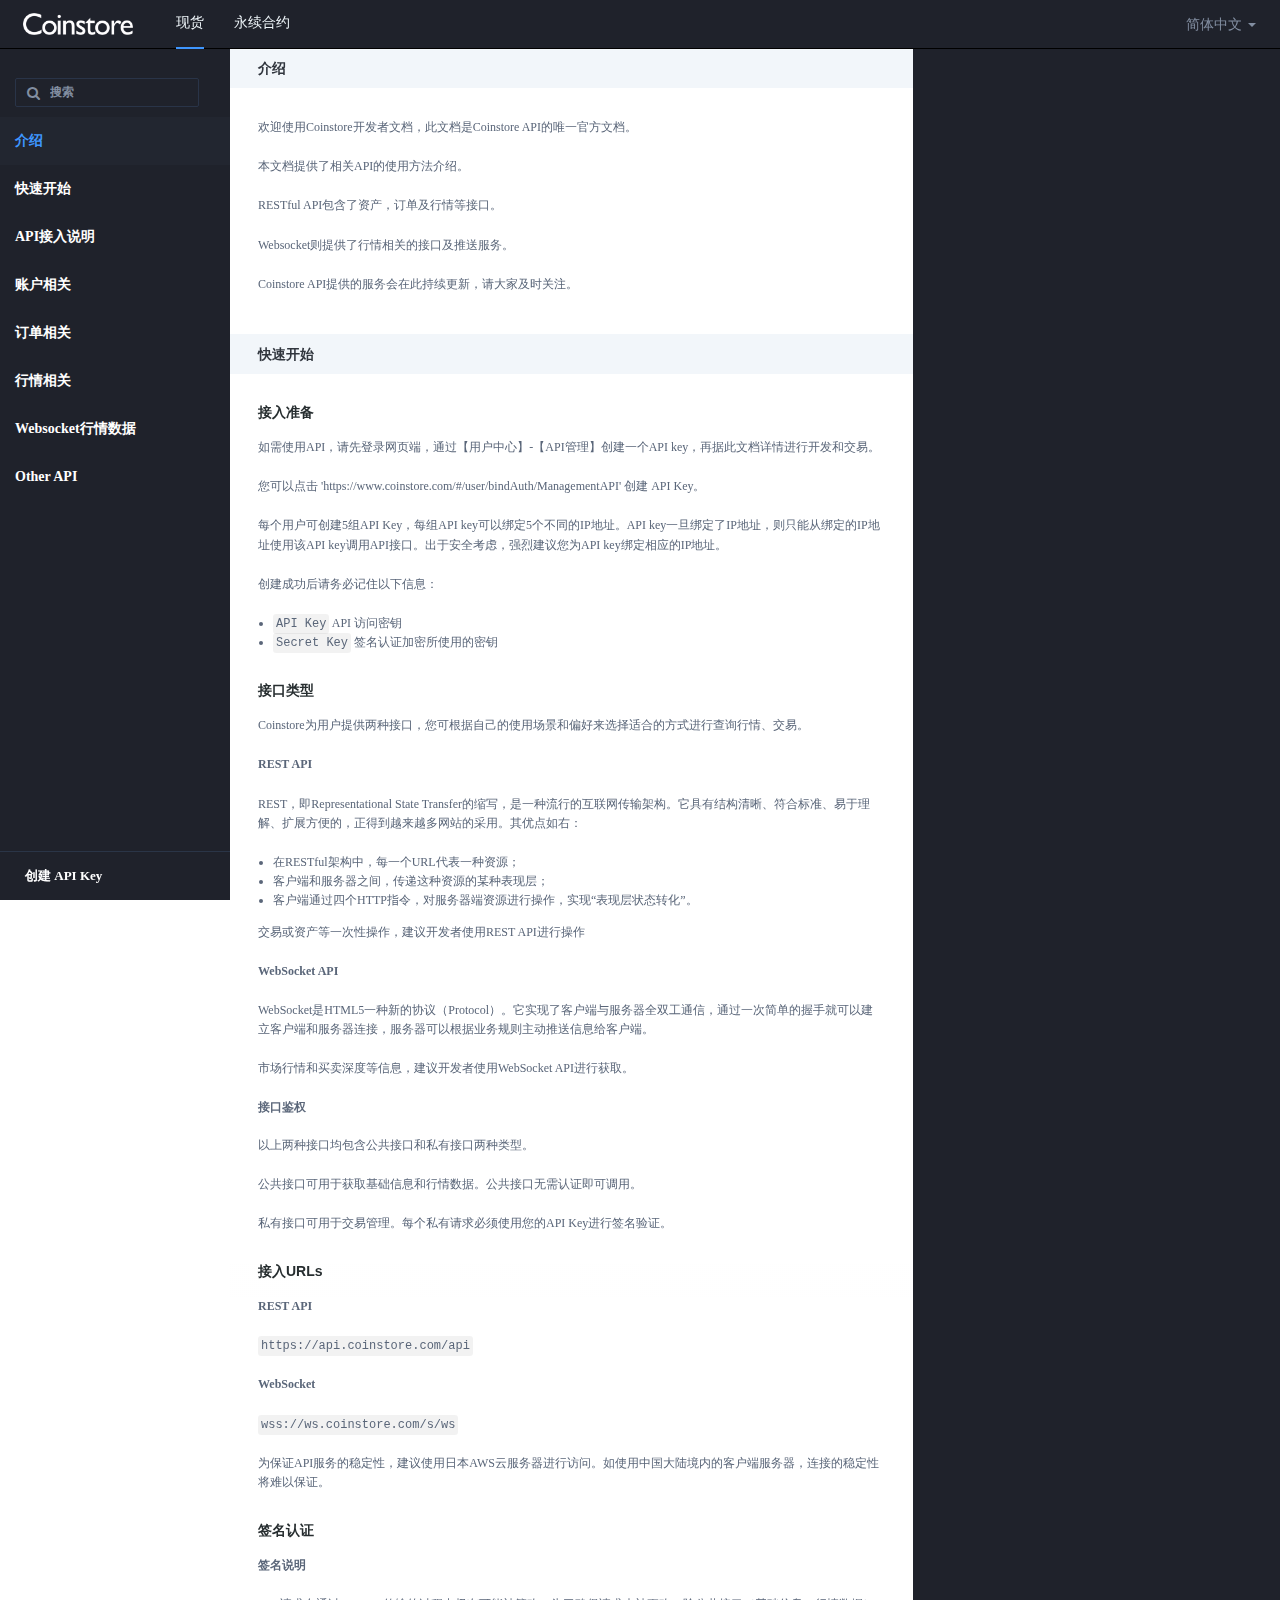
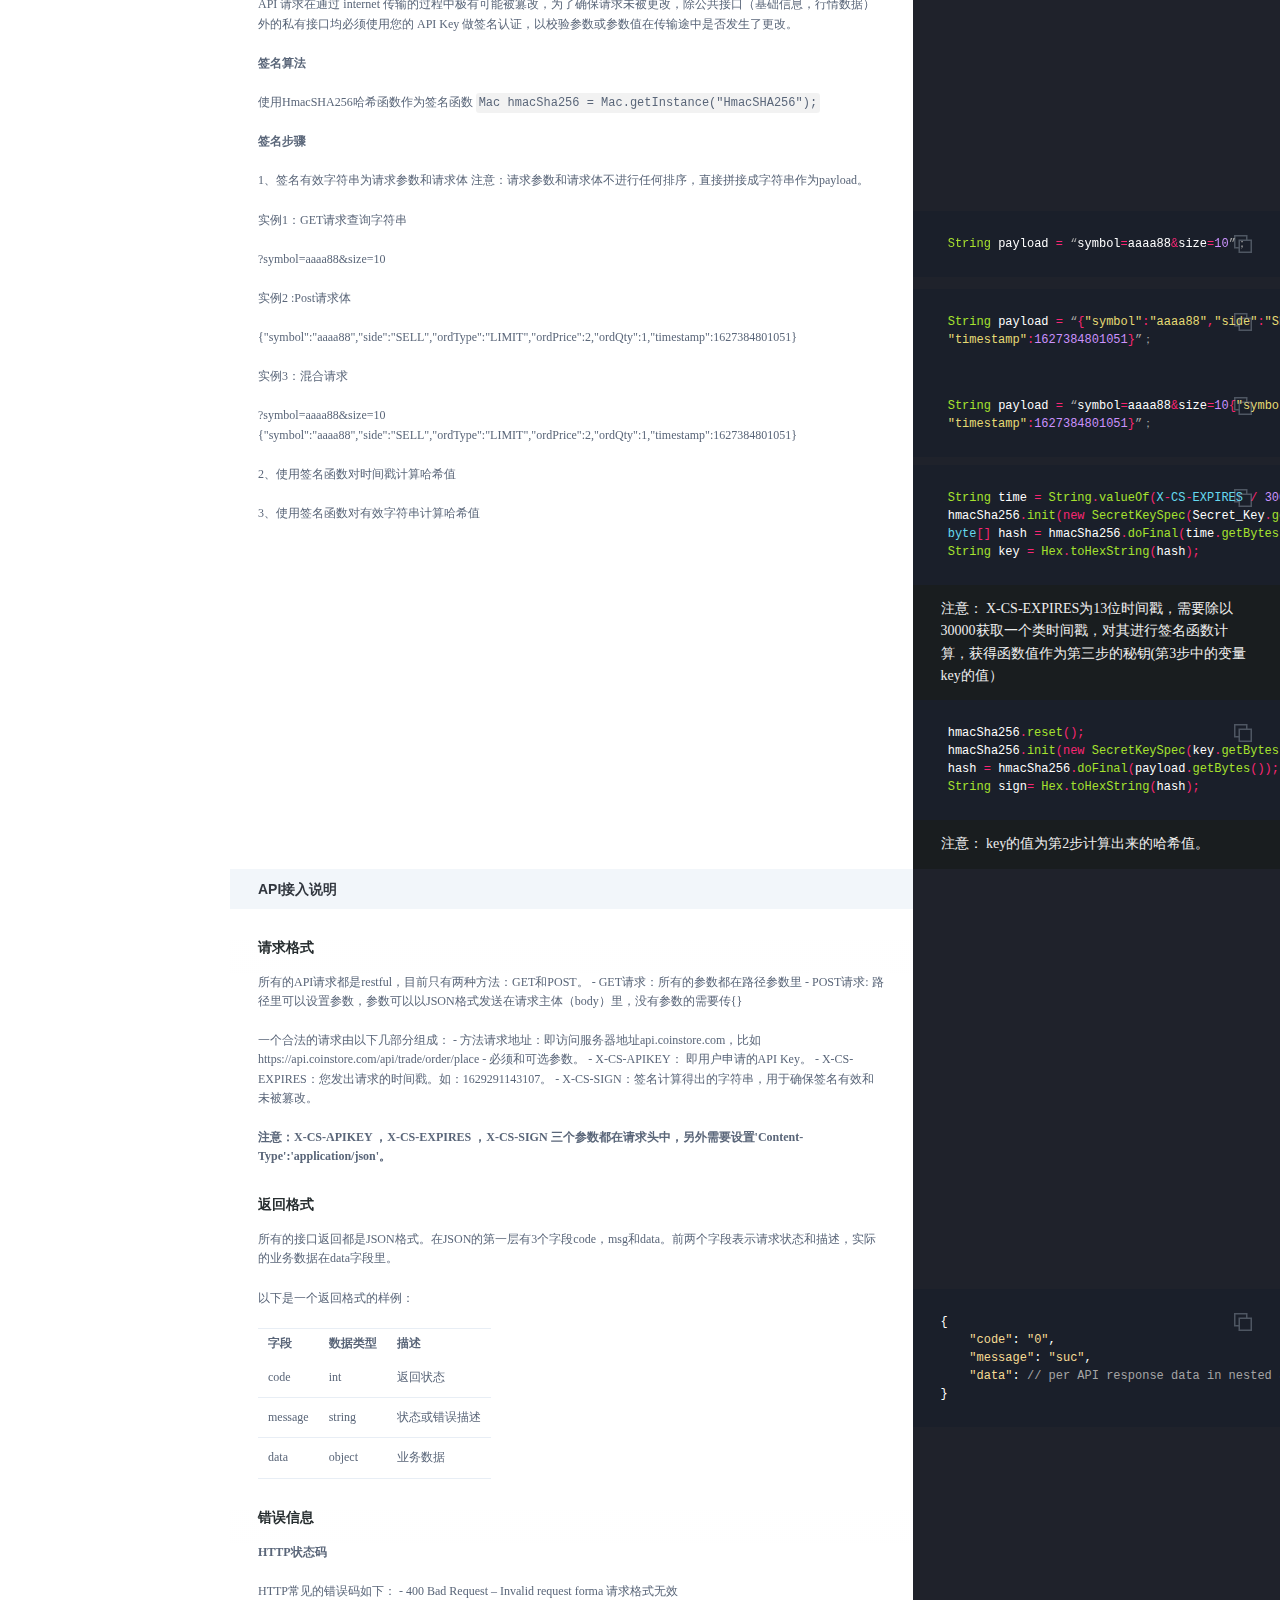
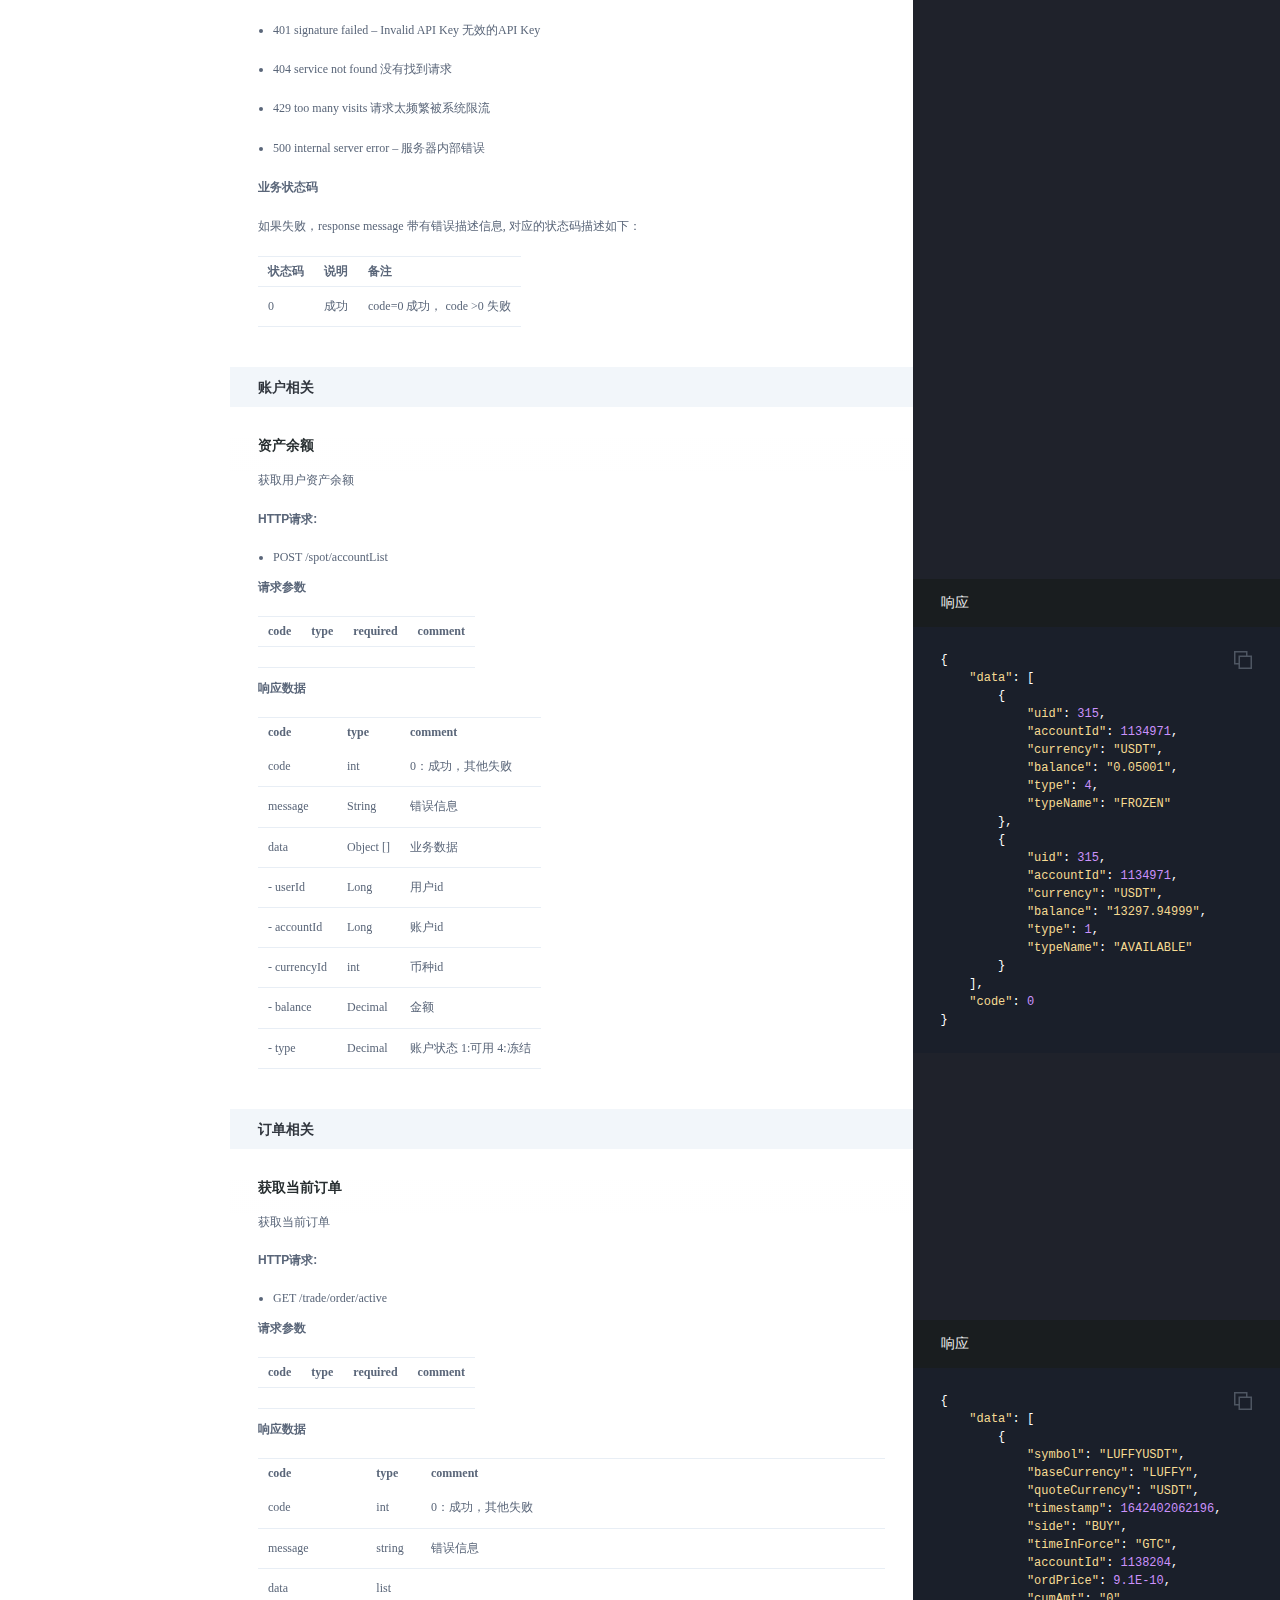
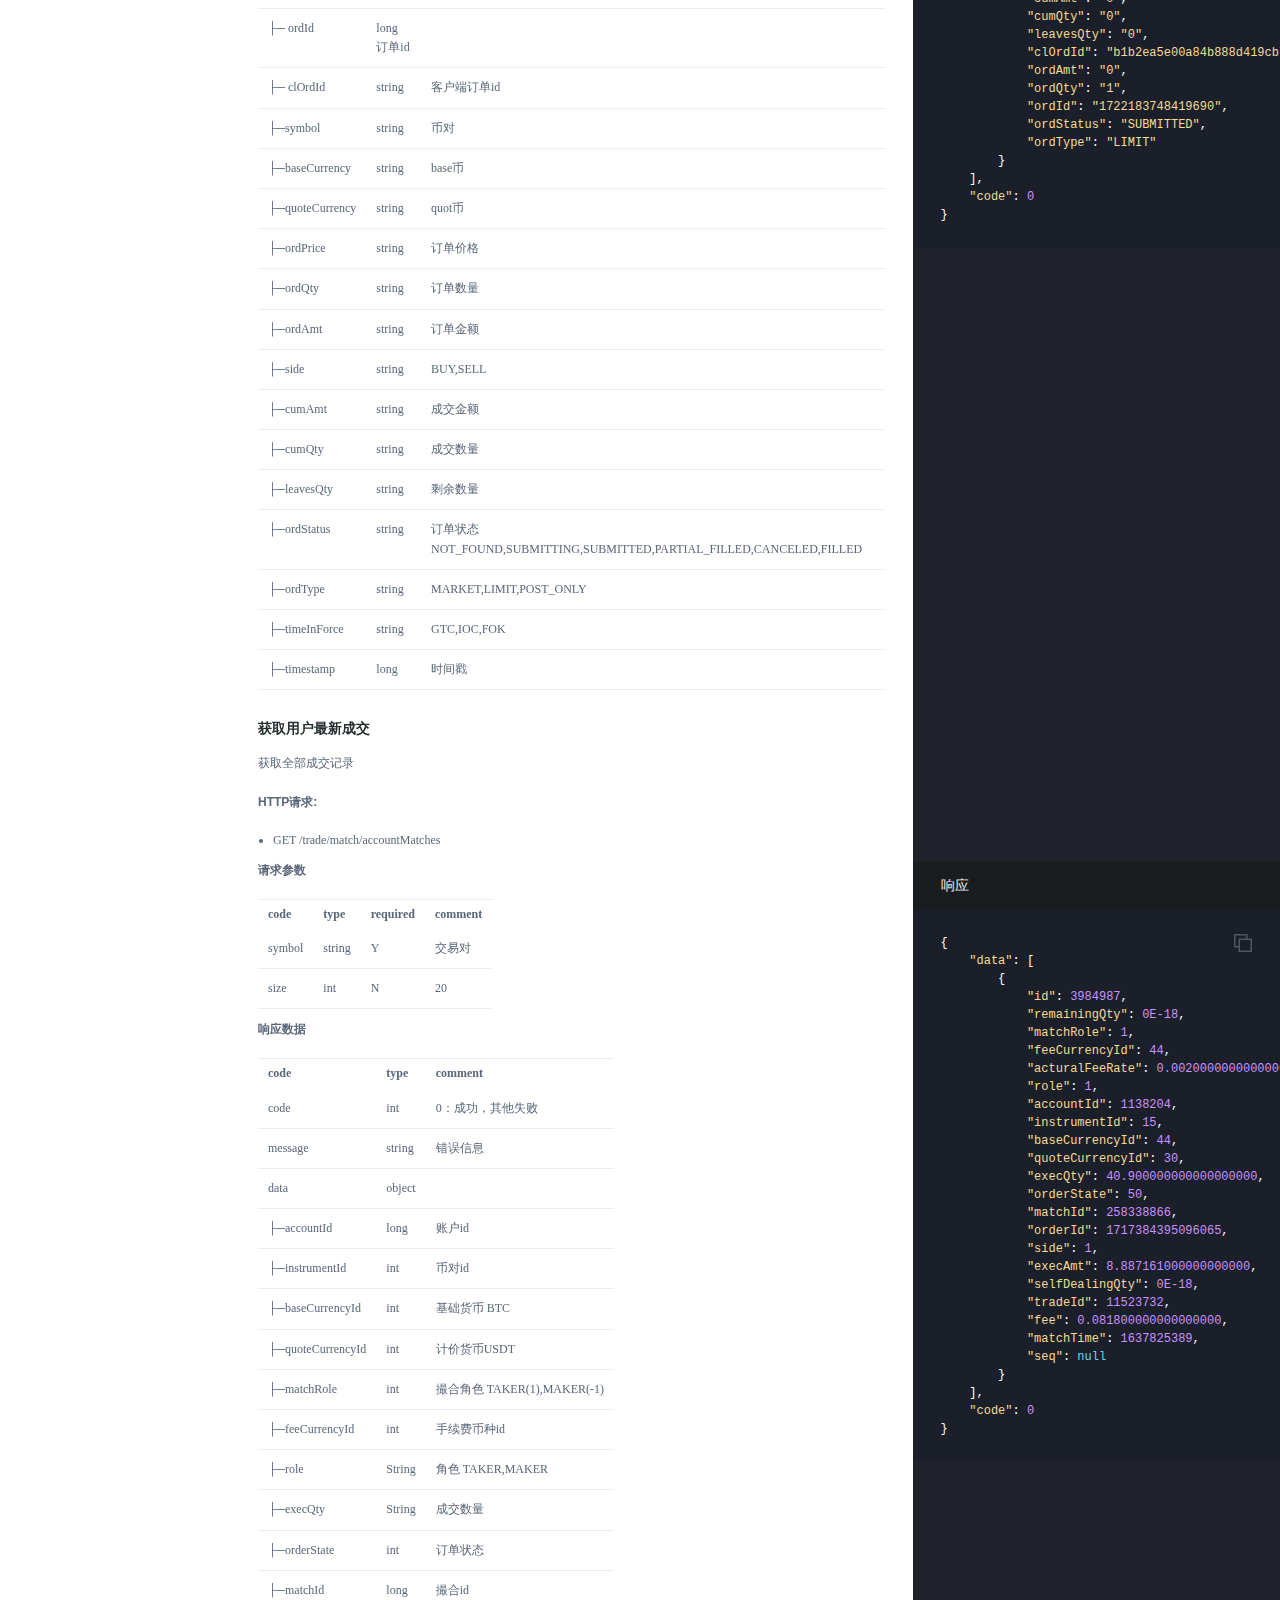
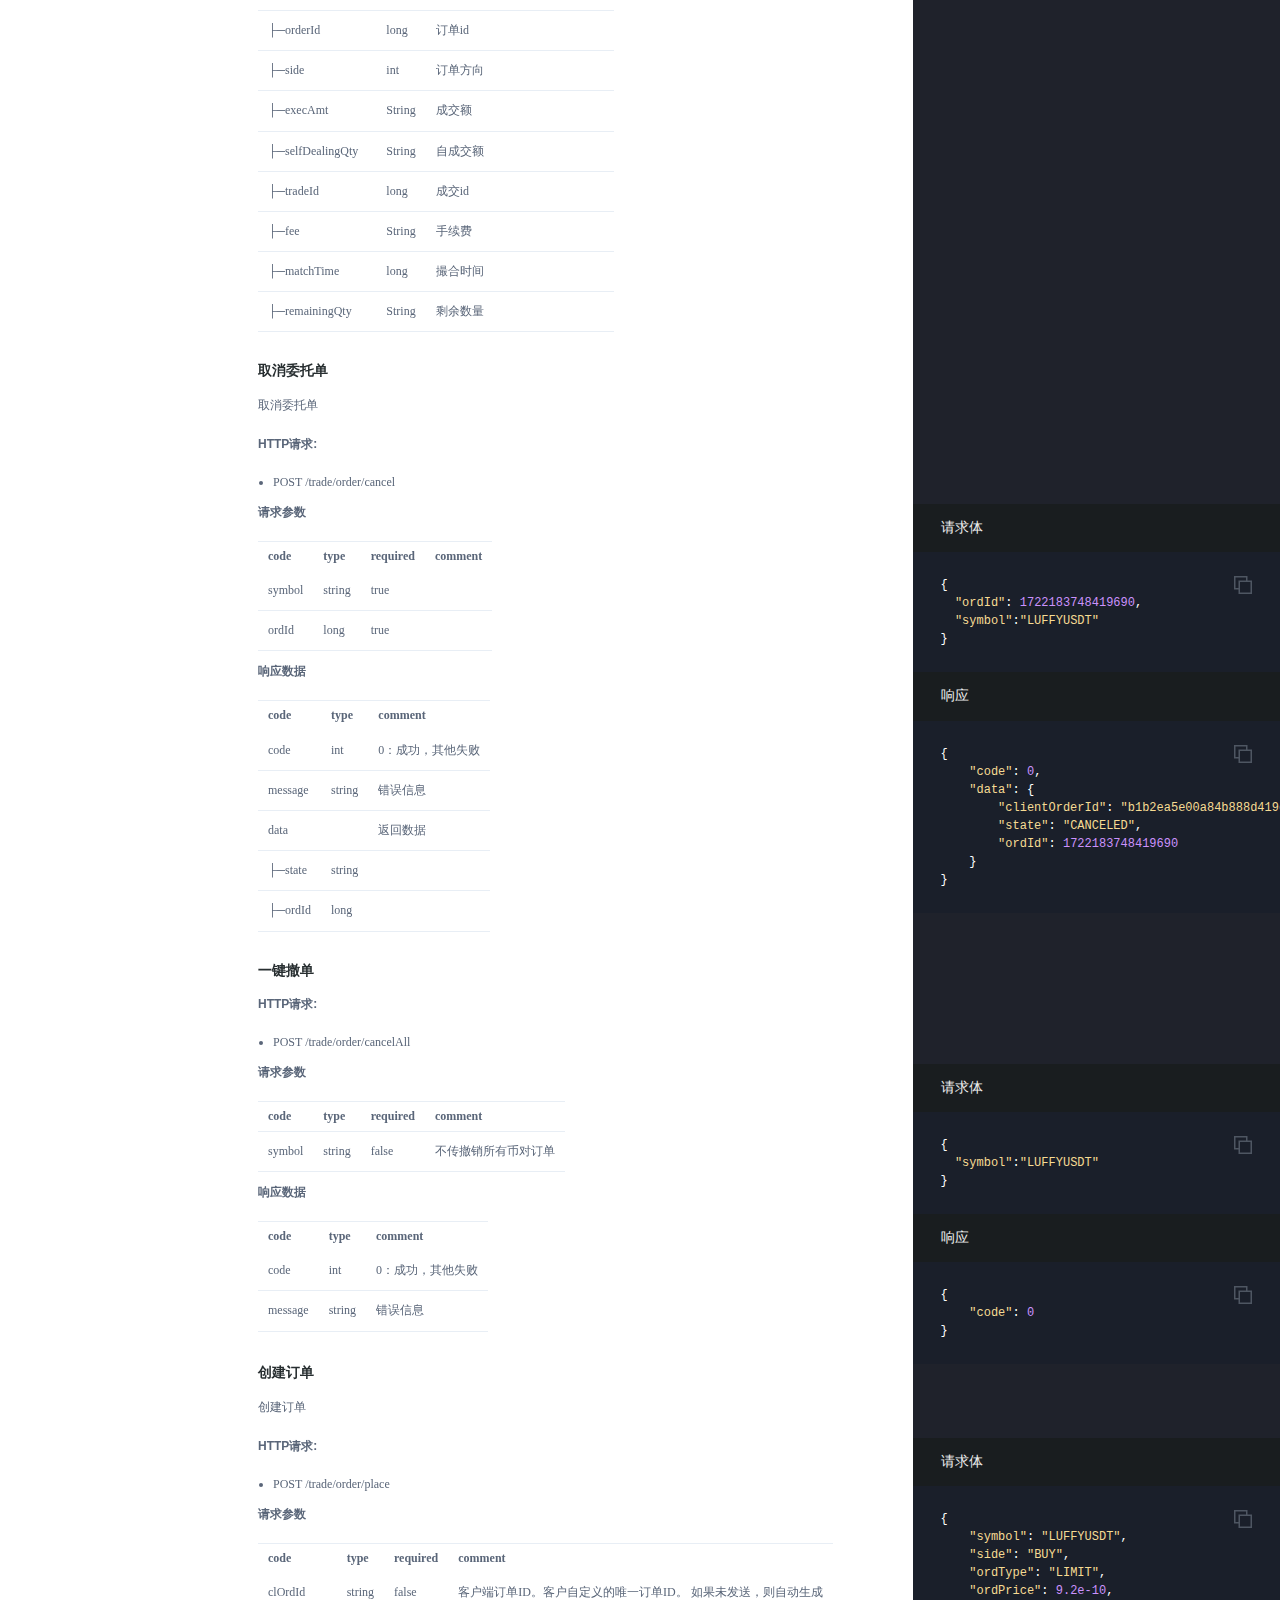
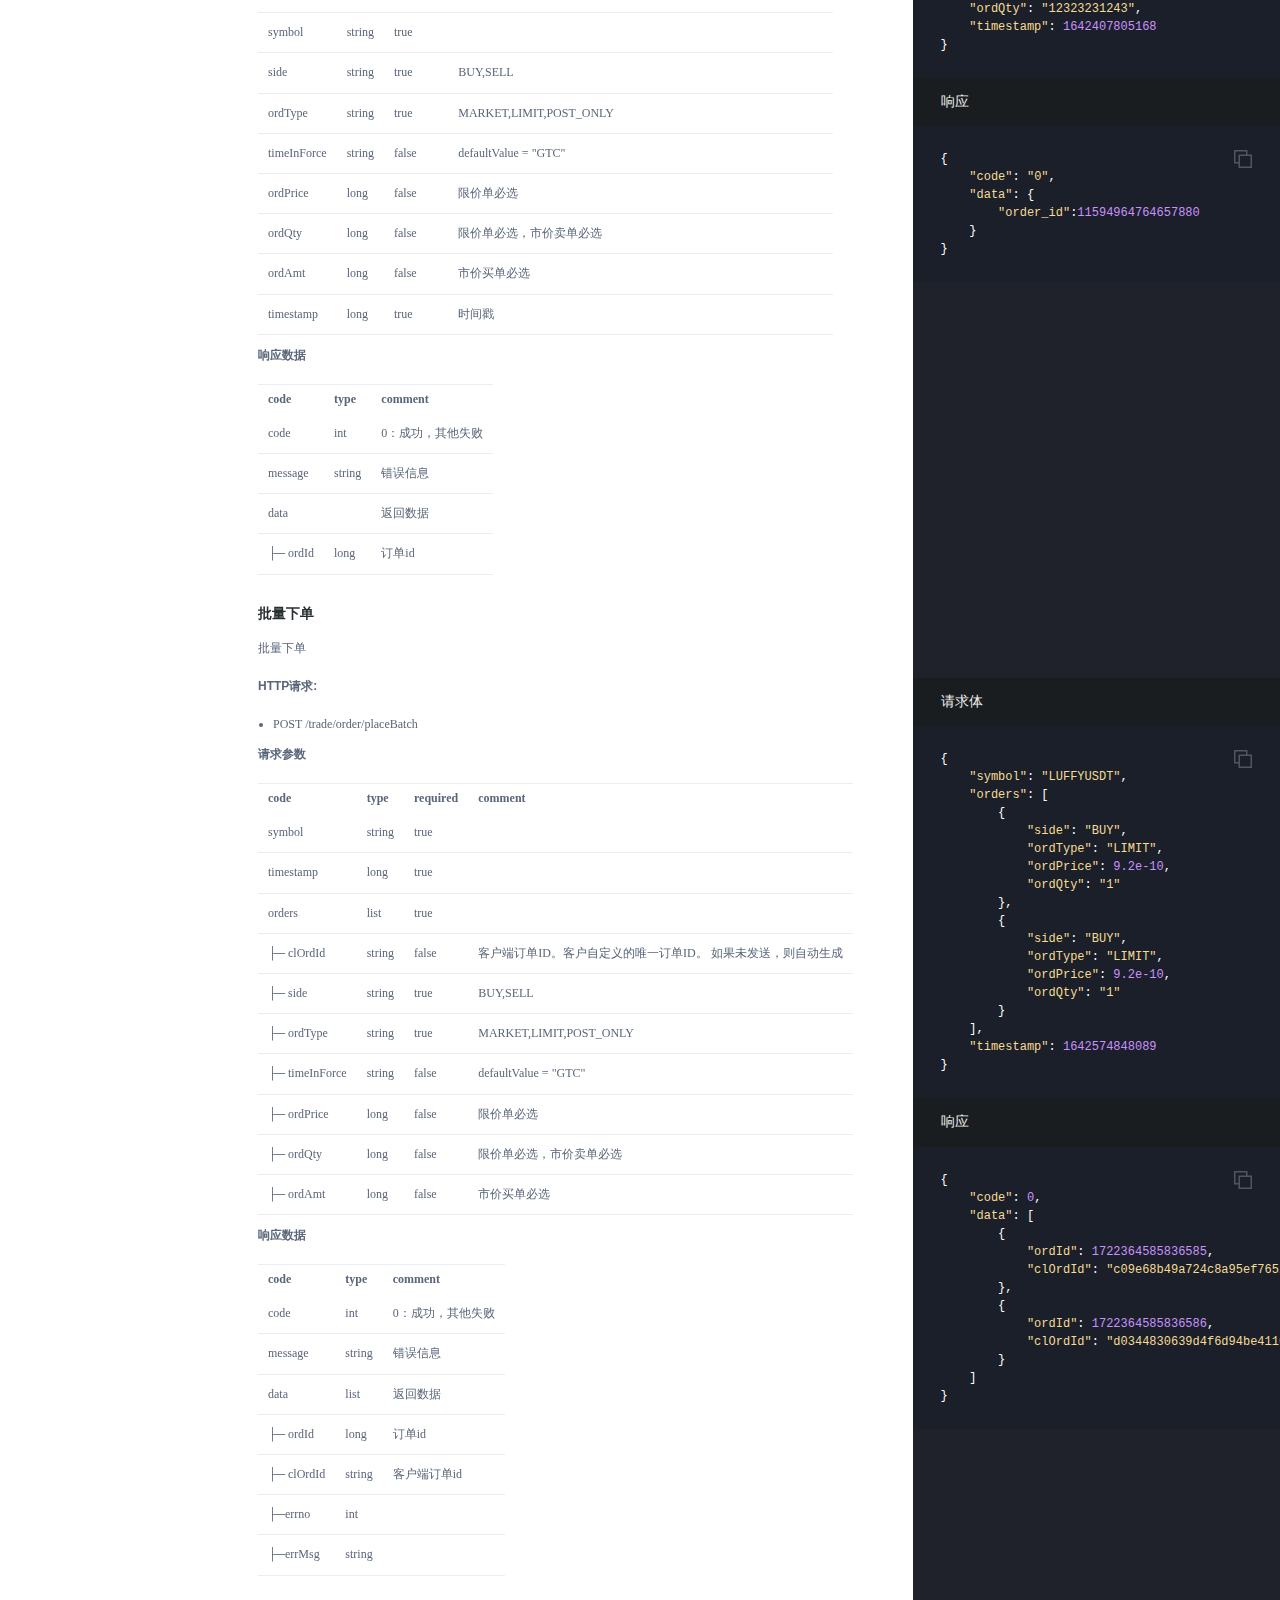
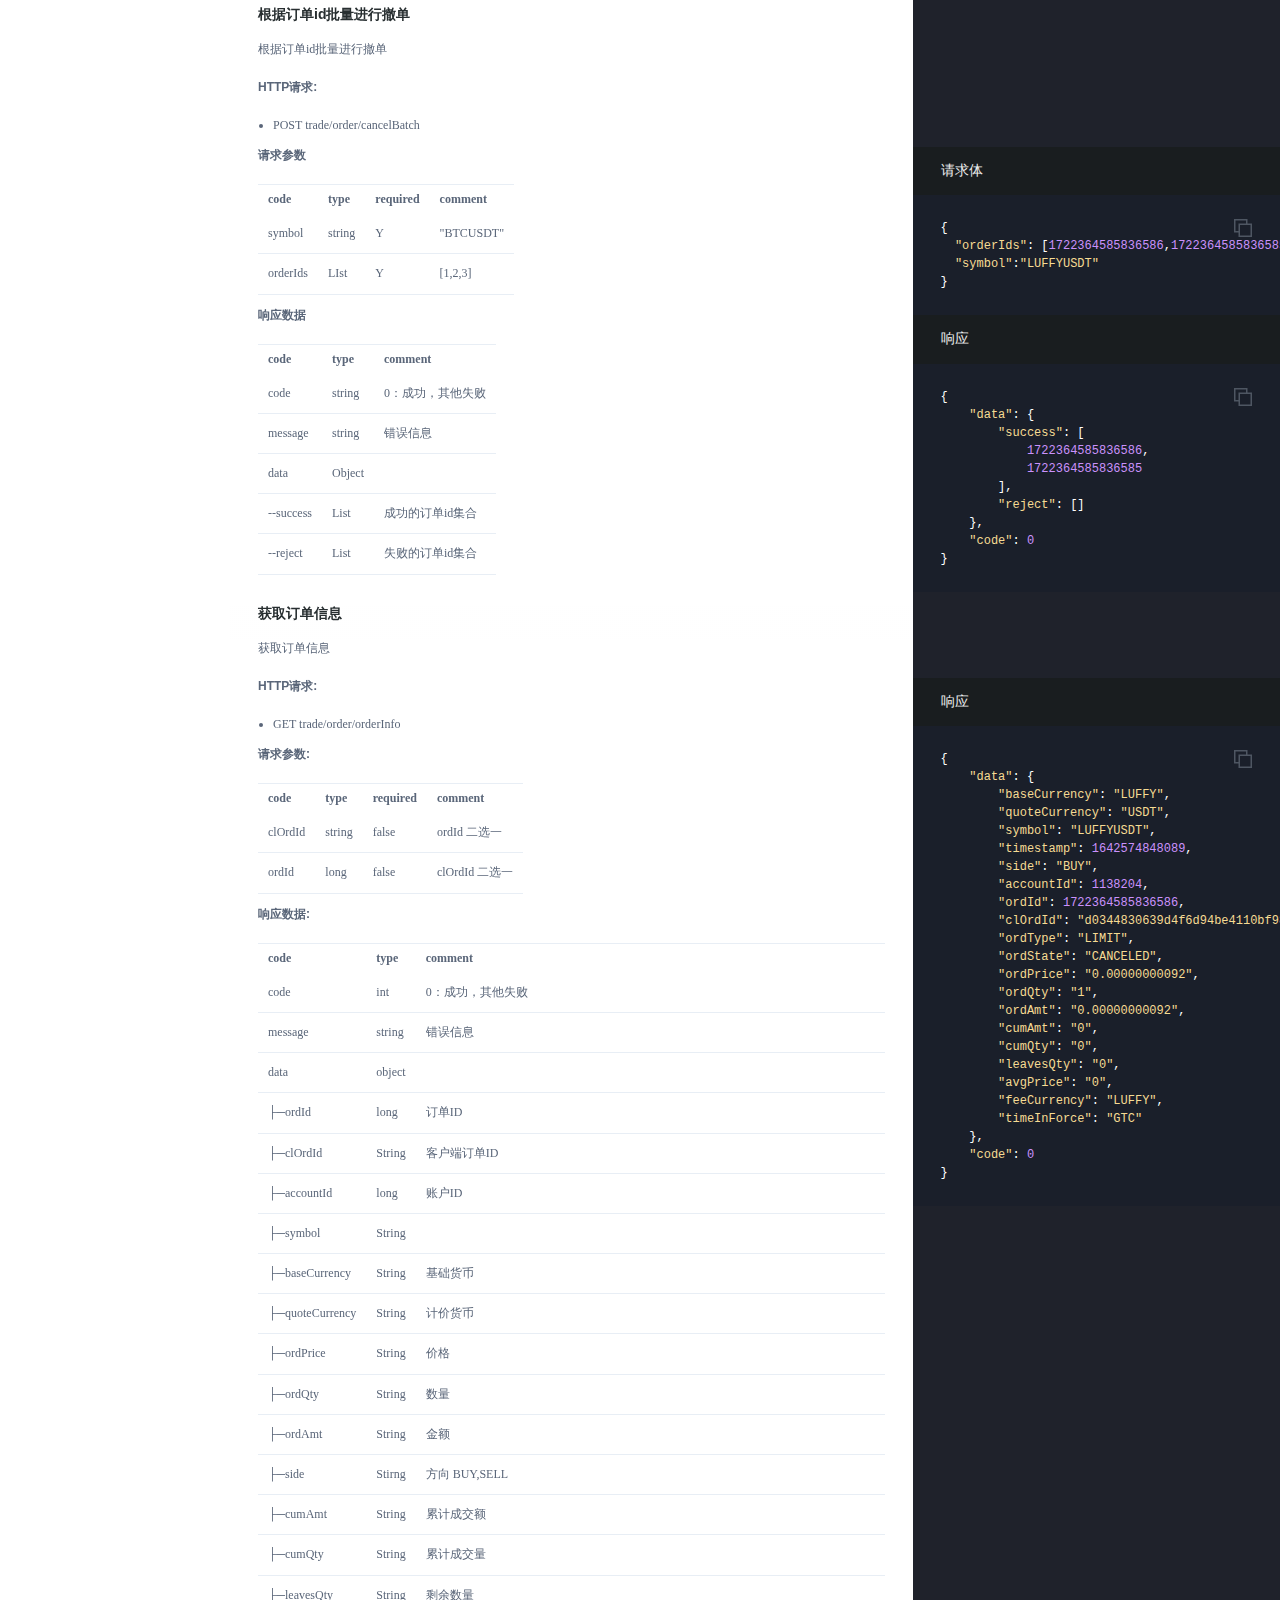
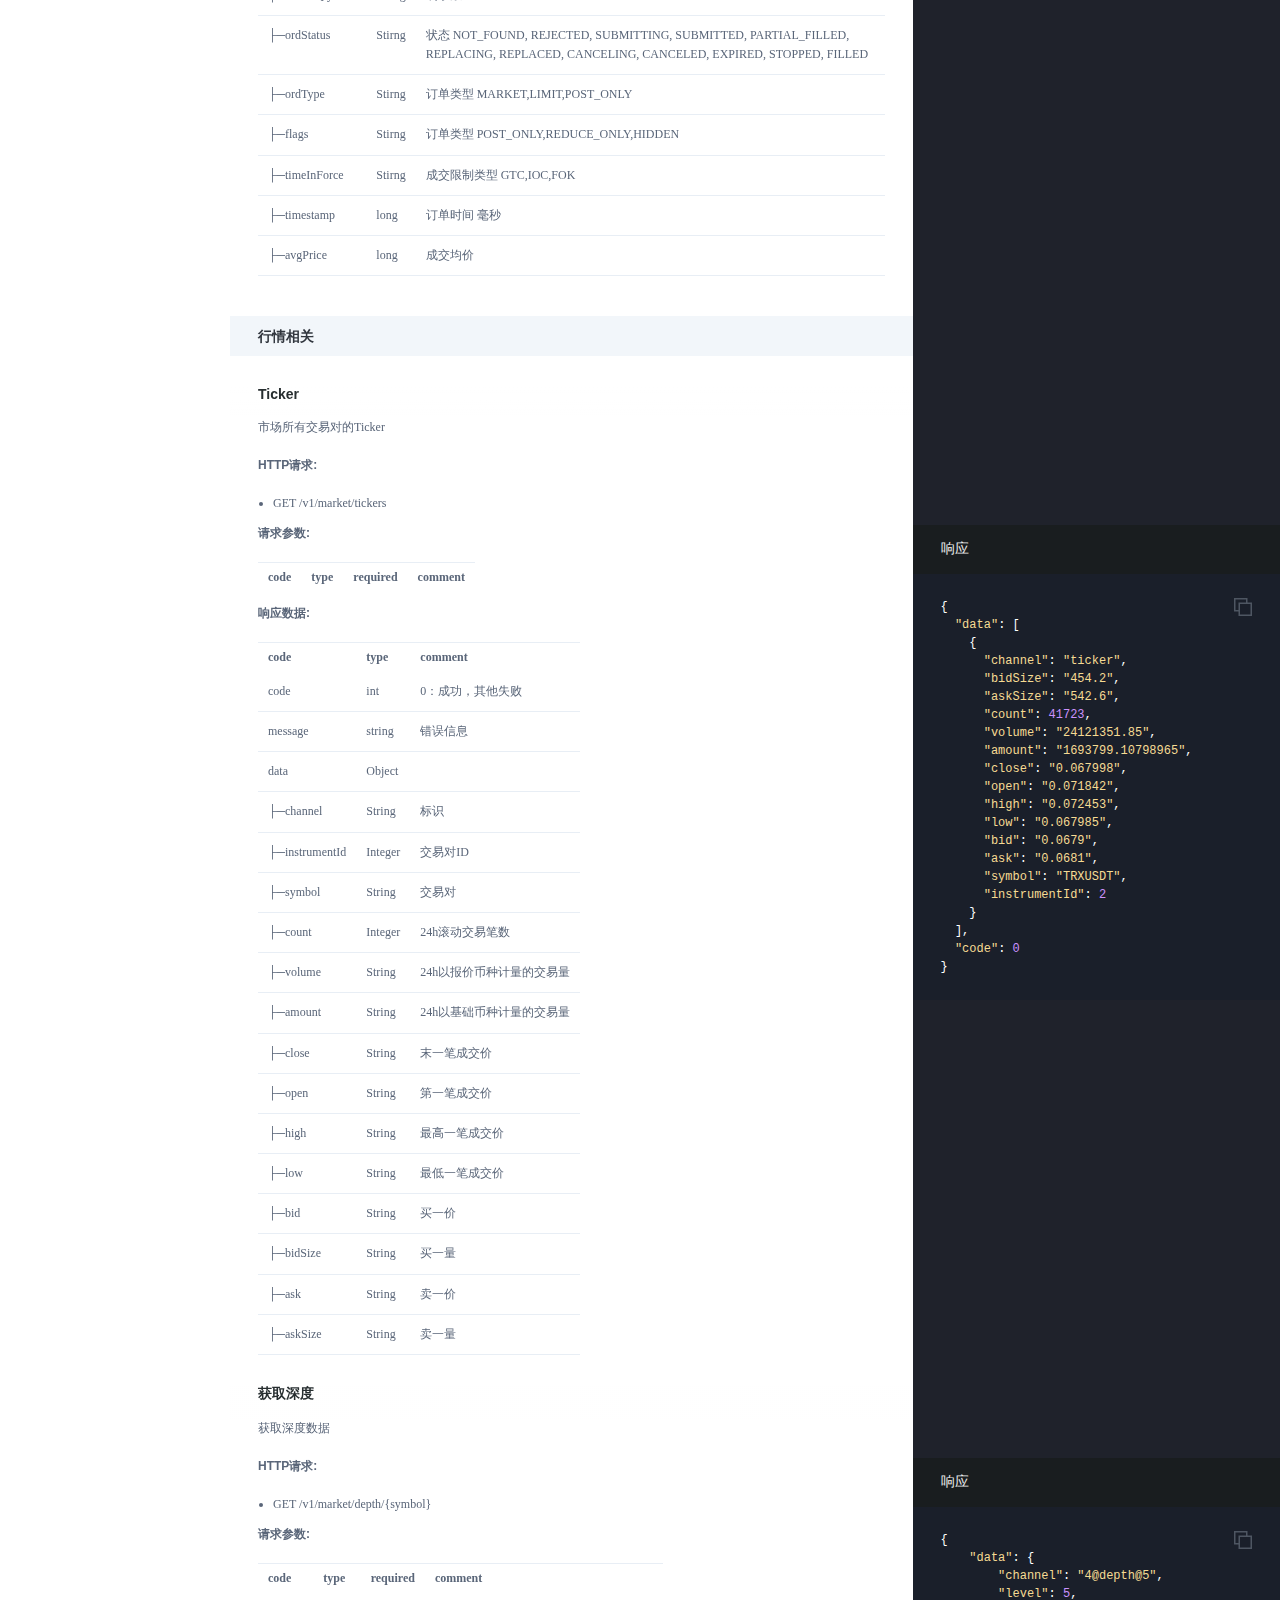
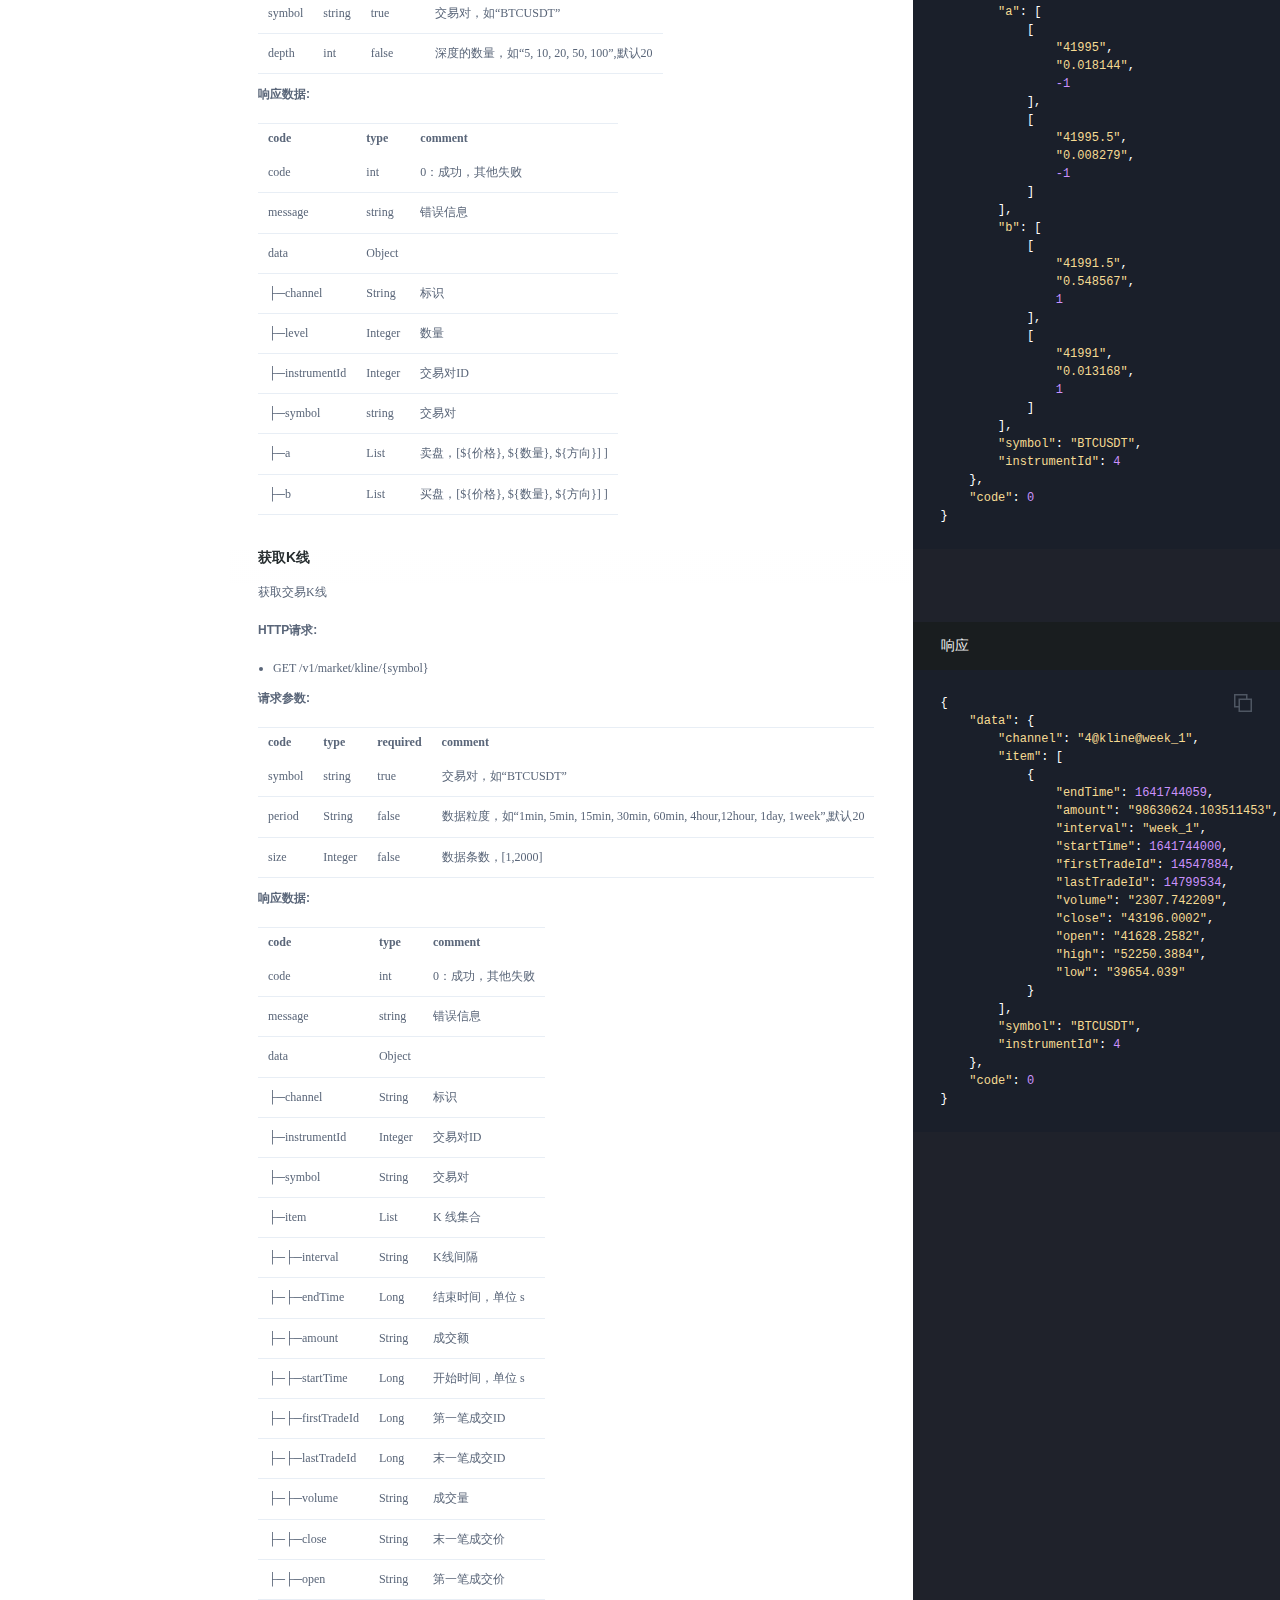
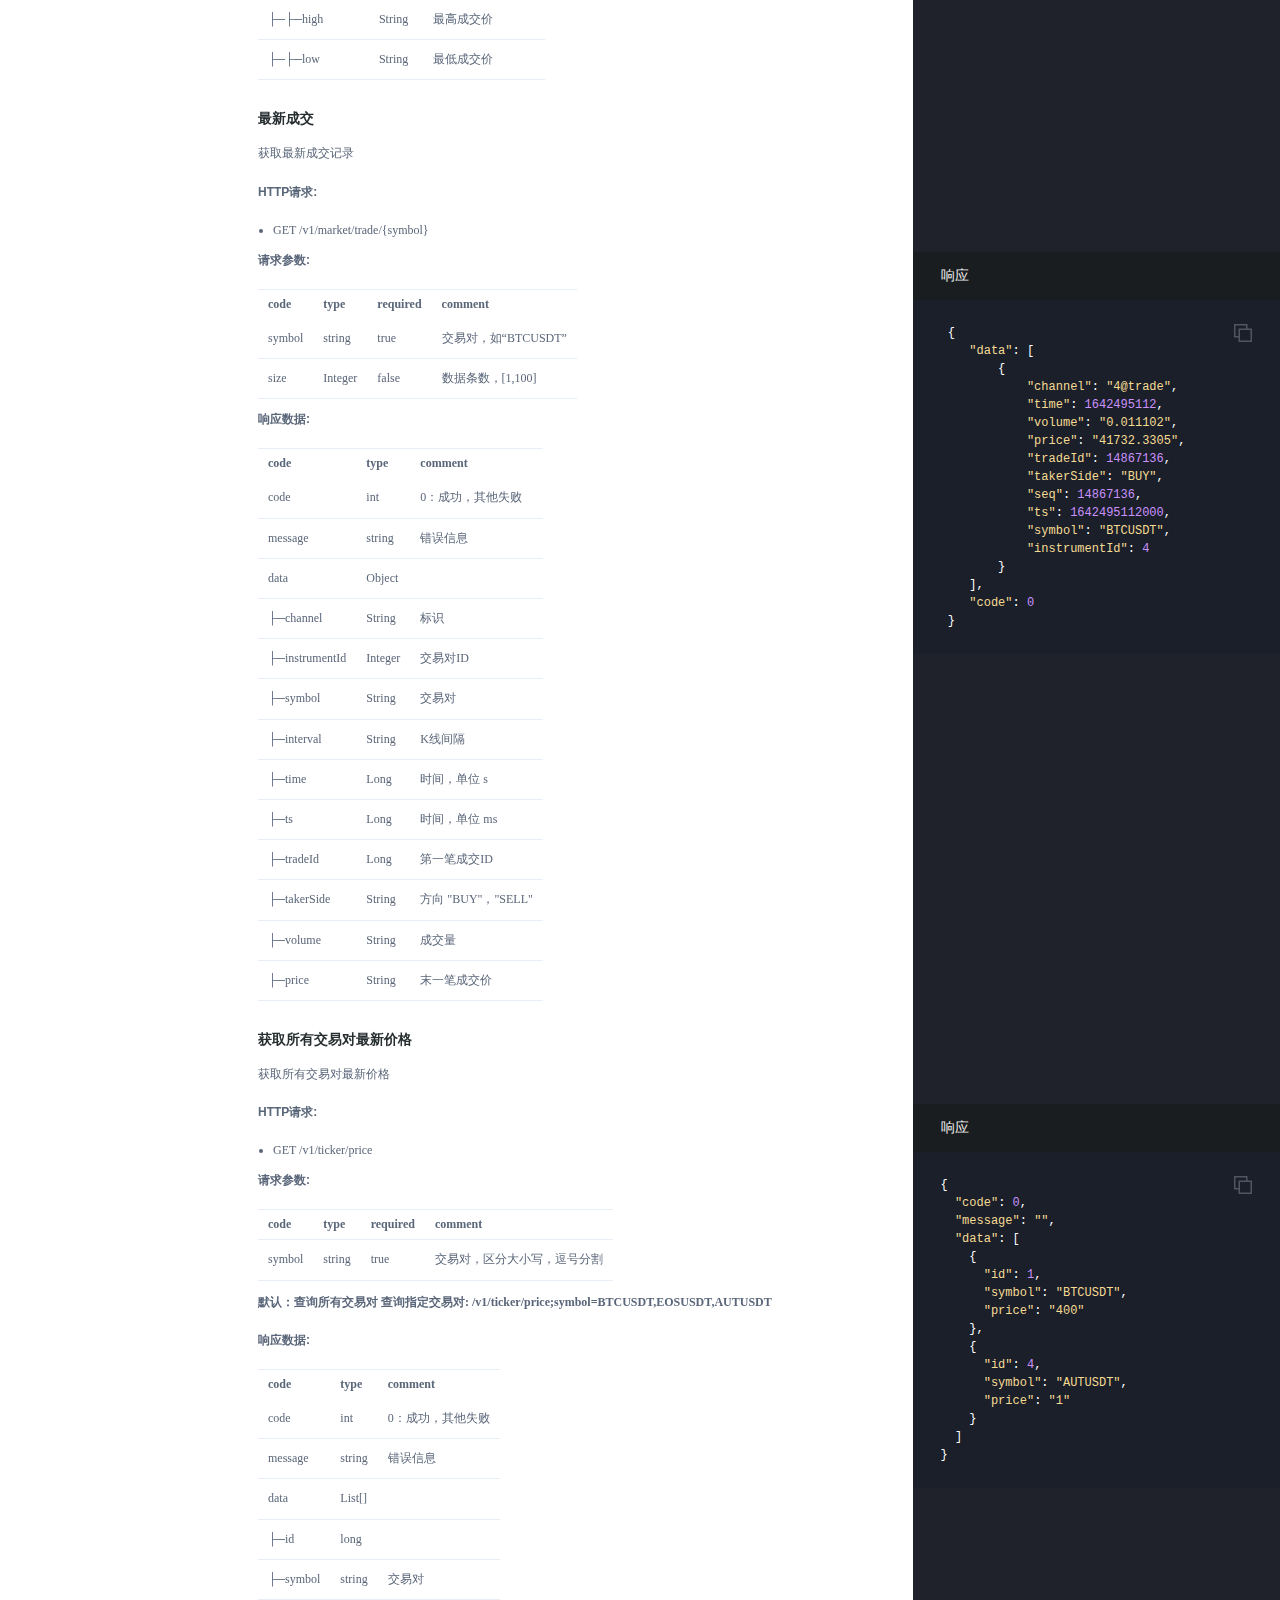
==== commit 89c99b45: "publish: fix bug" ====
--- a/cn/index.html
+++ b/cn/index.html
@@ -1118,27 +1118,25 @@
 </ul>
 
 <blockquote>
-<p>请求体
-<code>json
-{
-  &quot;ordId&quot;: 1722183748419690,
-  &quot;symbol&quot;:&quot;LUFFYUSDT&quot;
-}
-</code></p>
-
-<p>响应
-<code>json
-{
-    &quot;code&quot;: 0,
-    &quot;data&quot;: {
-        &quot;clientOrderId&quot;: &quot;b1b2ea5e00a84b888d419cb73f8eb203&quot;,
-        &quot;state&quot;: &quot;CANCELED&quot;,
-        &quot;ordId&quot;: 1722183748419690
-    }
-}
-</code></p>
-</blockquote>
-<h3 id='1f9ac54b15-4'>请求参数</h3>
+<p>请求体</p>
+</blockquote>
+<div class="highlight"><pre class="highlight json tab-json"><code><span class="p">{</span><span class="w">
+  </span><span class="nl">"ordId"</span><span class="p">:</span><span class="w"> </span><span class="mi">1722183748419690</span><span class="p">,</span><span class="w">
+  </span><span class="nl">"symbol"</span><span class="p">:</span><span class="s2">"LUFFYUSDT"</span><span class="w">
+</span><span class="p">}</span><span class="w">
+</span></code></pre></div>
+<blockquote>
+<p>响应</p>
+</blockquote>
+<div class="highlight"><pre class="highlight json tab-json"><code><span class="p">{</span><span class="w">
+    </span><span class="nl">"code"</span><span class="p">:</span><span class="w"> </span><span class="mi">0</span><span class="p">,</span><span class="w">
+    </span><span class="nl">"data"</span><span class="p">:</span><span class="w"> </span><span class="p">{</span><span class="w">
+        </span><span class="nl">"clientOrderId"</span><span class="p">:</span><span class="w"> </span><span class="s2">"b1b2ea5e00a84b888d419cb73f8eb203"</span><span class="p">,</span><span class="w">
+        </span><span class="nl">"state"</span><span class="p">:</span><span class="w"> </span><span class="s2">"CANCELED"</span><span class="p">,</span><span class="w">
+        </span><span class="nl">"ordId"</span><span class="p">:</span><span class="w"> </span><span class="mi">1722183748419690</span><span class="w">
+    </span><span class="p">}</span><span class="w">
+</span><span class="p">}</span><span class="w">
+</span></code></pre></div><h3 id='1f9ac54b15-4'>请求参数</h3>
 <table><thead>
 <tr>
 <th>code</th>
@@ -1200,21 +1198,19 @@
 </ul>
 
 <blockquote>
-<p>请求体
-<code>json
-{
-  &quot;symbol&quot;:&quot;LUFFYUSDT&quot;
-}
-</code></p>
-
-<p>响应
-<code>json
-{
-    &quot;code&quot;: 0
-}
-</code></p>
-</blockquote>
-<h3 id='1f9ac54b15-5'>请求参数</h3>
+<p>请求体</p>
+</blockquote>
+<div class="highlight"><pre class="highlight json tab-json"><code><span class="p">{</span><span class="w">
+  </span><span class="nl">"symbol"</span><span class="p">:</span><span class="s2">"LUFFYUSDT"</span><span class="w">
+</span><span class="p">}</span><span class="w">
+</span></code></pre></div>
+<blockquote>
+<p>响应</p>
+</blockquote>
+<div class="highlight"><pre class="highlight json tab-json"><code><span class="p">{</span><span class="w">
+    </span><span class="nl">"code"</span><span class="p">:</span><span class="w"> </span><span class="mi">0</span><span class="w">
+</span><span class="p">}</span><span class="w">
+</span></code></pre></div><h3 id='1f9ac54b15-5'>请求参数</h3>
 <table><thead>
 <tr>
 <th>code</th>
@@ -1253,18 +1249,18 @@
 <p>创建订单</p>
 
 <blockquote>
-<p>请求体
-<code>json
-{
-    &quot;symbol&quot;: &quot;LUFFYUSDT&quot;,
-    &quot;side&quot;: &quot;BUY&quot;,
-    &quot;ordType&quot;: &quot;LIMIT&quot;,
-    &quot;ordPrice&quot;: 9.2e-10,
-    &quot;ordQty&quot;: &quot;12323231243&quot;,
-    &quot;timestamp&quot;: 1642407805168
-}
-</code></p>
-
+<p>请求体</p>
+</blockquote>
+<div class="highlight"><pre class="highlight json tab-json"><code><span class="p">{</span><span class="w">
+    </span><span class="nl">"symbol"</span><span class="p">:</span><span class="w"> </span><span class="s2">"LUFFYUSDT"</span><span class="p">,</span><span class="w">
+    </span><span class="nl">"side"</span><span class="p">:</span><span class="w"> </span><span class="s2">"BUY"</span><span class="p">,</span><span class="w">
+    </span><span class="nl">"ordType"</span><span class="p">:</span><span class="w"> </span><span class="s2">"LIMIT"</span><span class="p">,</span><span class="w">
+    </span><span class="nl">"ordPrice"</span><span class="p">:</span><span class="w"> </span><span class="mf">9.2e-10</span><span class="p">,</span><span class="w">
+    </span><span class="nl">"ordQty"</span><span class="p">:</span><span class="w"> </span><span class="s2">"12323231243"</span><span class="p">,</span><span class="w">
+    </span><span class="nl">"timestamp"</span><span class="p">:</span><span class="w"> </span><span class="mi">1642407805168</span><span class="w">
+</span><span class="p">}</span><span class="w">
+</span></code></pre></div>
+<blockquote>
 <p>响应</p>
 </blockquote>
 <div class="highlight"><pre class="highlight json tab-json"><code><span class="p">{</span><span class="w">
@@ -1374,28 +1370,28 @@
 <p>批量下单</p>
 
 <blockquote>
-<p>请求体
-<code>json
-{
-    &quot;symbol&quot;: &quot;LUFFYUSDT&quot;,
-    &quot;orders&quot;: [
-        {
-            &quot;side&quot;: &quot;BUY&quot;,
-            &quot;ordType&quot;: &quot;LIMIT&quot;,
-            &quot;ordPrice&quot;: 9.2e-10,
-            &quot;ordQty&quot;: &quot;1&quot;
-        },
-        {
-            &quot;side&quot;: &quot;BUY&quot;,
-            &quot;ordType&quot;: &quot;LIMIT&quot;,
-            &quot;ordPrice&quot;: 9.2e-10,
-            &quot;ordQty&quot;: &quot;1&quot;
-        }
-    ],
-    &quot;timestamp&quot;: 1642574848089
-}
-</code></p>
-
+<p>请求体</p>
+</blockquote>
+<div class="highlight"><pre class="highlight json tab-json"><code><span class="p">{</span><span class="w">
+    </span><span class="nl">"symbol"</span><span class="p">:</span><span class="w"> </span><span class="s2">"LUFFYUSDT"</span><span class="p">,</span><span class="w">
+    </span><span class="nl">"orders"</span><span class="p">:</span><span class="w"> </span><span class="p">[</span><span class="w">
+        </span><span class="p">{</span><span class="w">
+            </span><span class="nl">"side"</span><span class="p">:</span><span class="w"> </span><span class="s2">"BUY"</span><span class="p">,</span><span class="w">
+            </span><span class="nl">"ordType"</span><span class="p">:</span><span class="w"> </span><span class="s2">"LIMIT"</span><span class="p">,</span><span class="w">
+            </span><span class="nl">"ordPrice"</span><span class="p">:</span><span class="w"> </span><span class="mf">9.2e-10</span><span class="p">,</span><span class="w">
+            </span><span class="nl">"ordQty"</span><span class="p">:</span><span class="w"> </span><span class="s2">"1"</span><span class="w">
+        </span><span class="p">},</span><span class="w">
+        </span><span class="p">{</span><span class="w">
+            </span><span class="nl">"side"</span><span class="p">:</span><span class="w"> </span><span class="s2">"BUY"</span><span class="p">,</span><span class="w">
+            </span><span class="nl">"ordType"</span><span class="p">:</span><span class="w"> </span><span class="s2">"LIMIT"</span><span class="p">,</span><span class="w">
+            </span><span class="nl">"ordPrice"</span><span class="p">:</span><span class="w"> </span><span class="mf">9.2e-10</span><span class="p">,</span><span class="w">
+            </span><span class="nl">"ordQty"</span><span class="p">:</span><span class="w"> </span><span class="s2">"1"</span><span class="w">
+        </span><span class="p">}</span><span class="w">
+    </span><span class="p">],</span><span class="w">
+    </span><span class="nl">"timestamp"</span><span class="p">:</span><span class="w"> </span><span class="mi">1642574848089</span><span class="w">
+</span><span class="p">}</span><span class="w">
+</span></code></pre></div>
+<blockquote>
 <p>响应</p>
 </blockquote>
 <div class="highlight"><pre class="highlight json tab-json"><code><span class="p">{</span><span class="w">
@@ -1537,14 +1533,14 @@
 </ul>
 
 <blockquote>
-<p>请求体
-<code>json
-{
-  &quot;orderIds&quot;: [1722364585836586,1722364585836585],
-  &quot;symbol&quot;:&quot;LUFFYUSDT&quot;
-}
-</code></p>
-
+<p>请求体</p>
+</blockquote>
+<div class="highlight"><pre class="highlight json tab-json"><code><span class="p">{</span><span class="w">
+  </span><span class="nl">"orderIds"</span><span class="p">:</span><span class="w"> </span><span class="p">[</span><span class="mi">1722364585836586</span><span class="p">,</span><span class="mi">1722364585836585</span><span class="p">],</span><span class="w">
+  </span><span class="nl">"symbol"</span><span class="p">:</span><span class="s2">"LUFFYUSDT"</span><span class="w">
+</span><span class="p">}</span><span class="w">
+</span></code></pre></div>
+<blockquote>
 <p>响应</p>
 </blockquote>
 <div class="highlight"><pre class="highlight json tab-json"><code><span class="p">{</span><span class="w">
@@ -1964,7 +1960,7 @@
 </span><span class="p">}</span><span class="w">
 </span></code></pre></div><h3 id='http-11'>HTTP请求:</h3>
 <ul>
-<li>GET /v1/market/depth/<symbol></li>
+<li>GET /v1/market/depth/{symbol}</li>
 </ul>
 <h3 id='2eb6f47757-3'>请求参数:</h3>
 <table><thead>
@@ -2073,7 +2069,7 @@
 </span><span class="p">}</span><span class="w">
 </span></code></pre></div><h3 id='http-12'>HTTP请求:</h3>
 <ul>
-<li>GET /v1/market/kline/<symbol></li>
+<li>GET /v1/market/kline/{symbol}</li>
 </ul>
 <h3 id='2eb6f47757-4'>请求参数:</h3>
 <table><thead>
@@ -2206,7 +2202,7 @@
 <p>获取最新成交记录</p>
 <h3 id='http-13'>HTTP请求:</h3>
 <ul>
-<li>GET /v1/market/trade/<symbol></li>
+<li>GET /v1/market/trade/{symbol}</li>
 </ul>
 
 <blockquote>
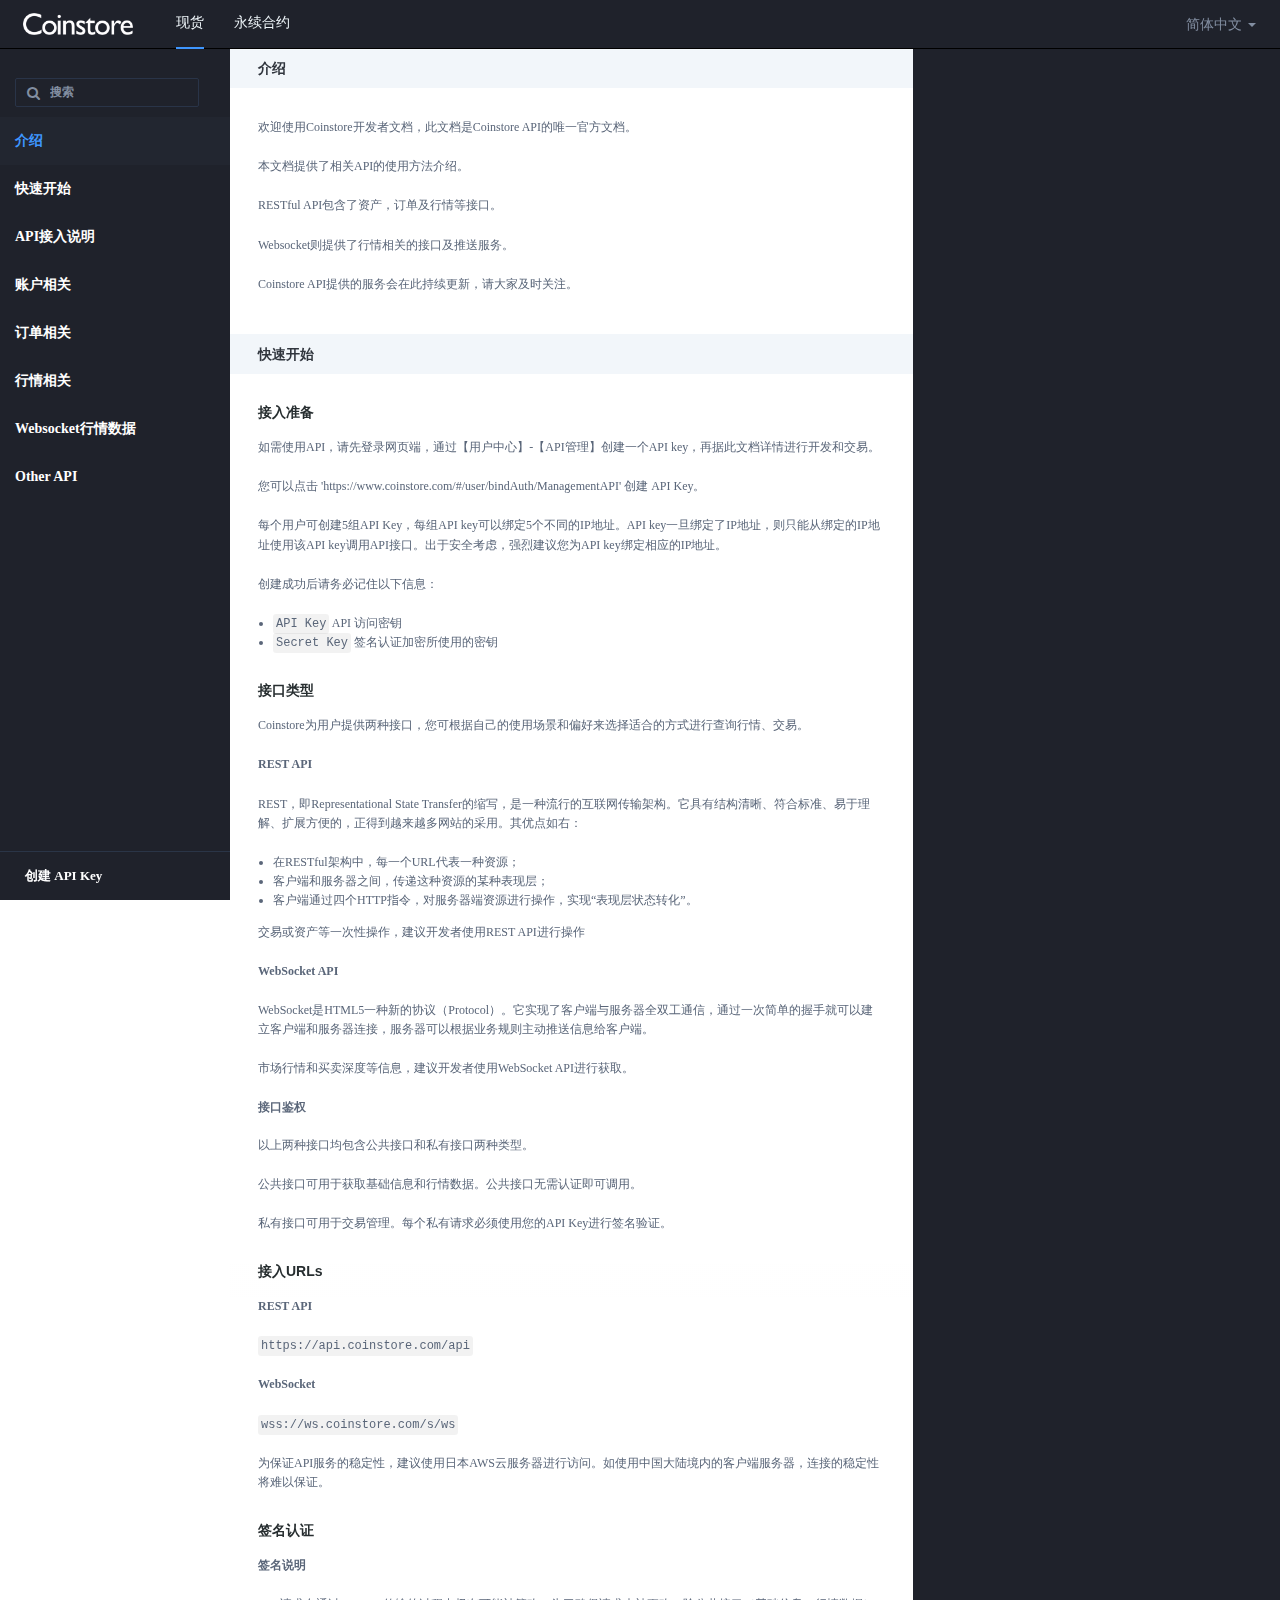
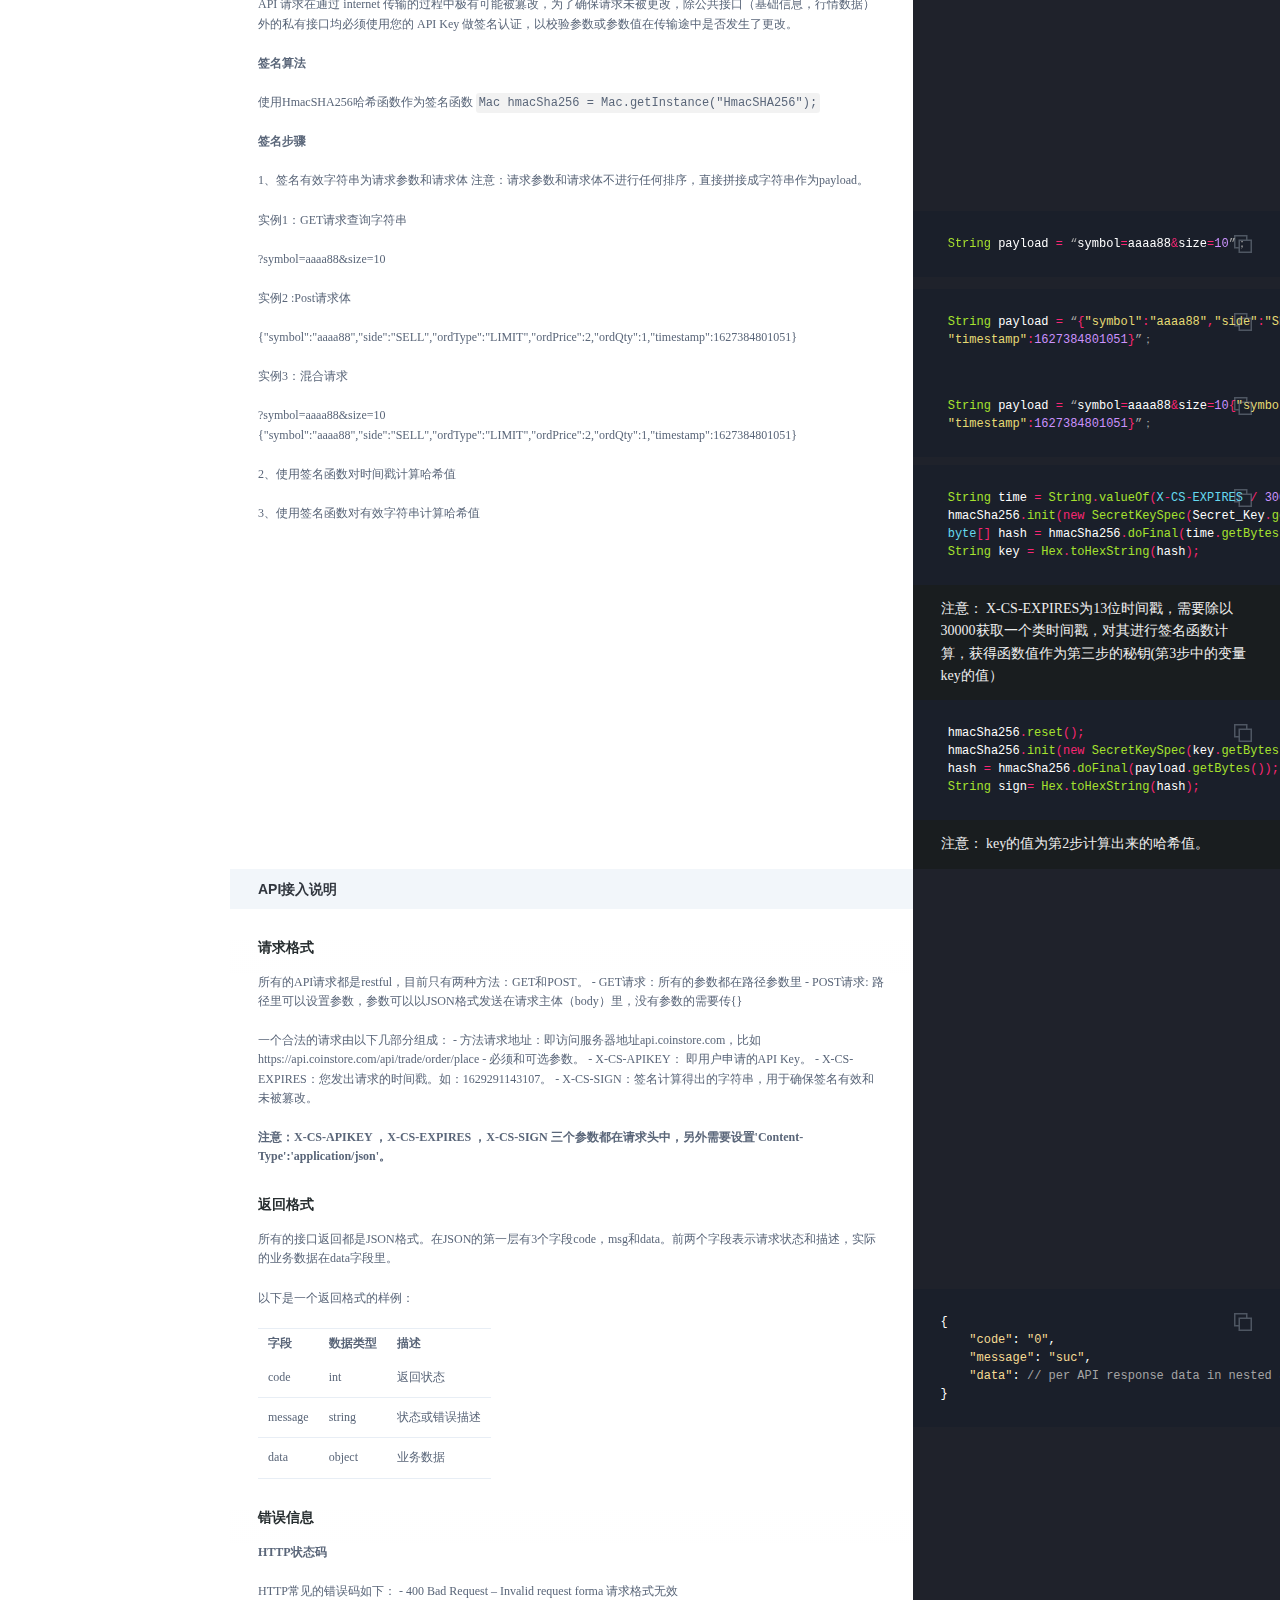
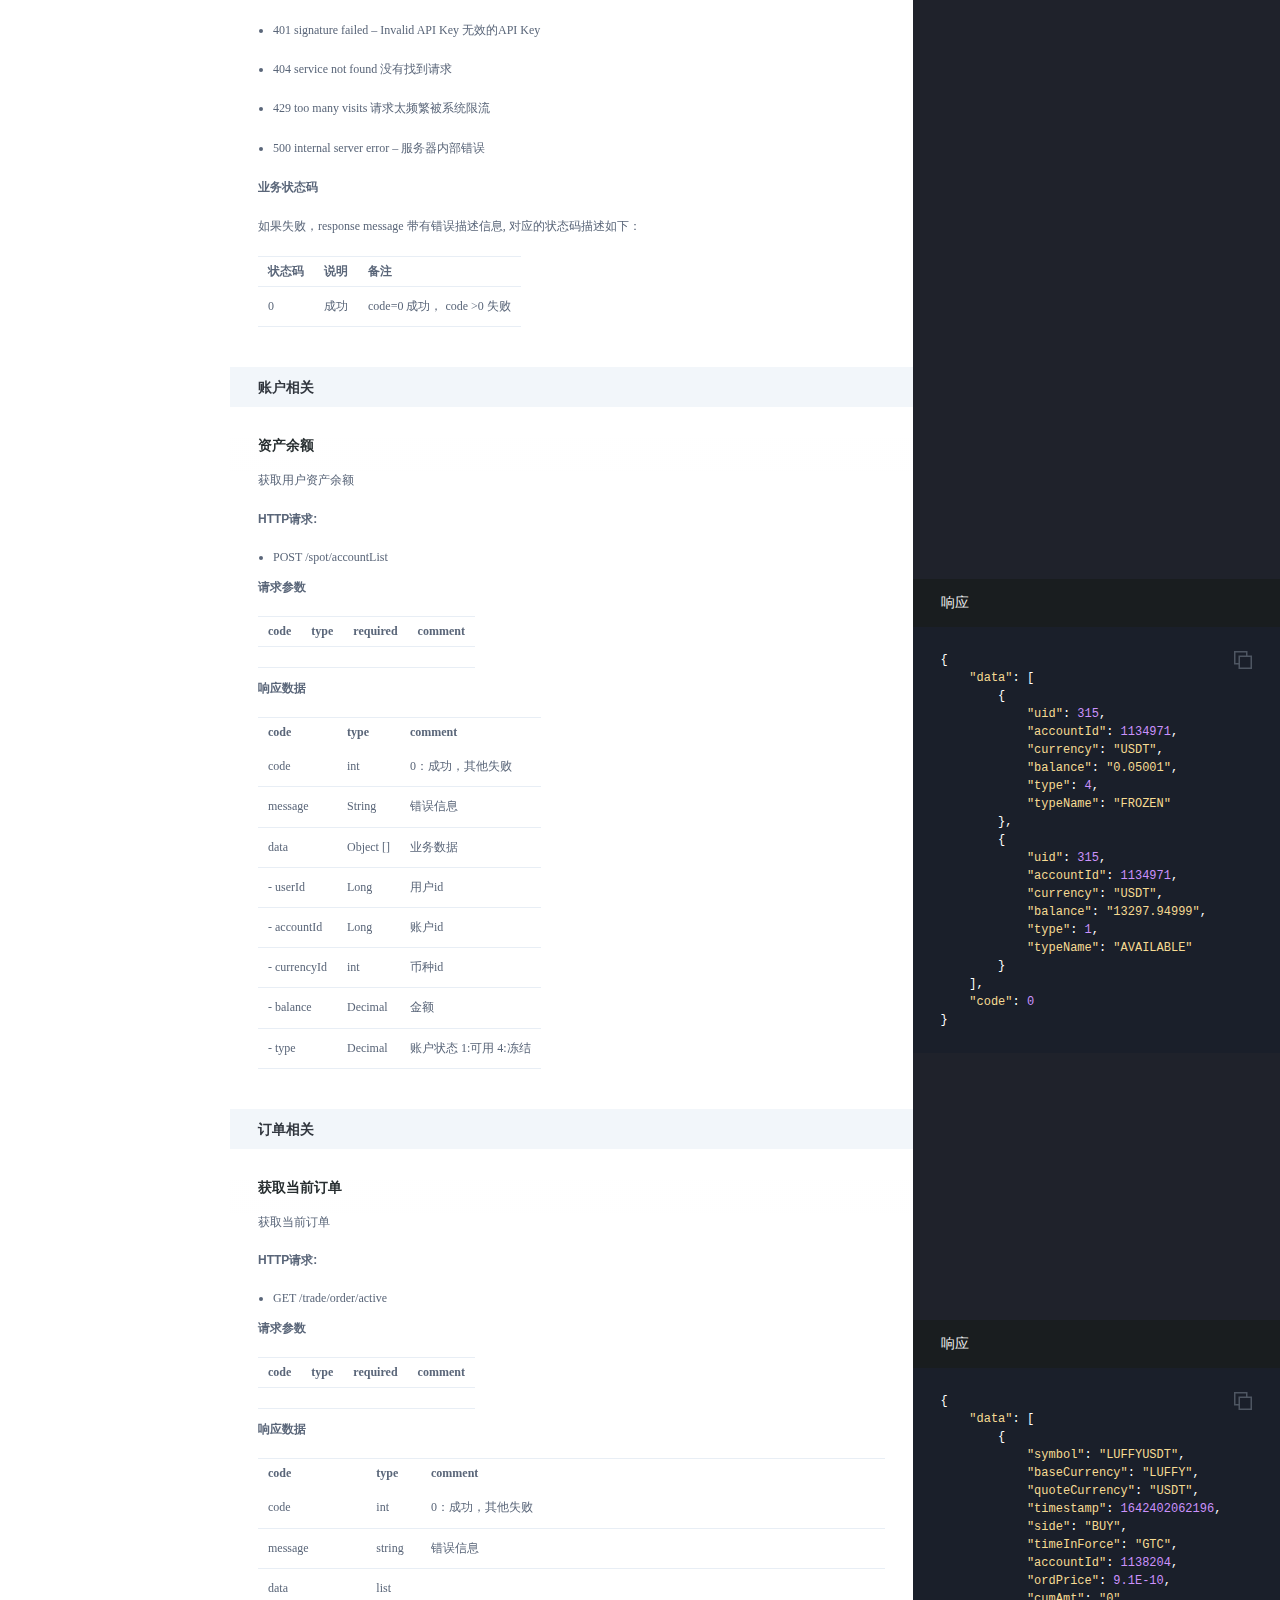
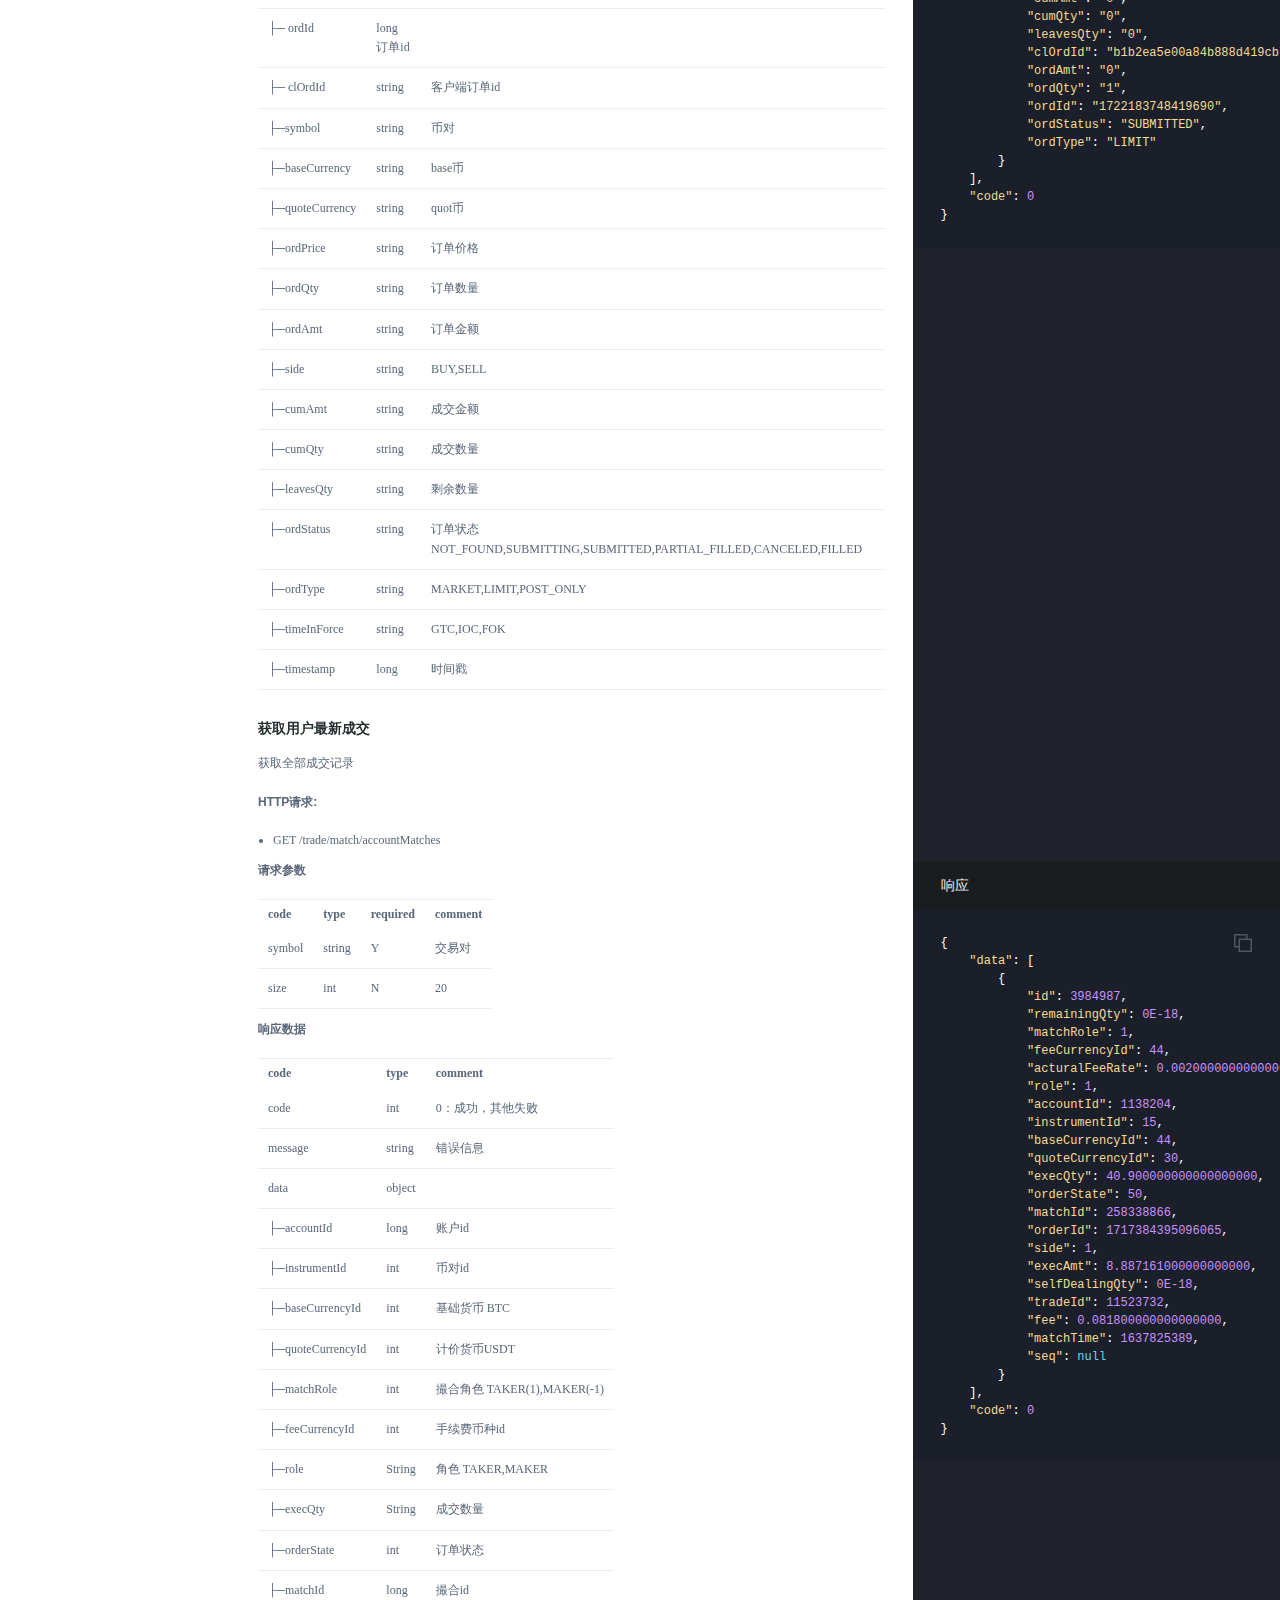
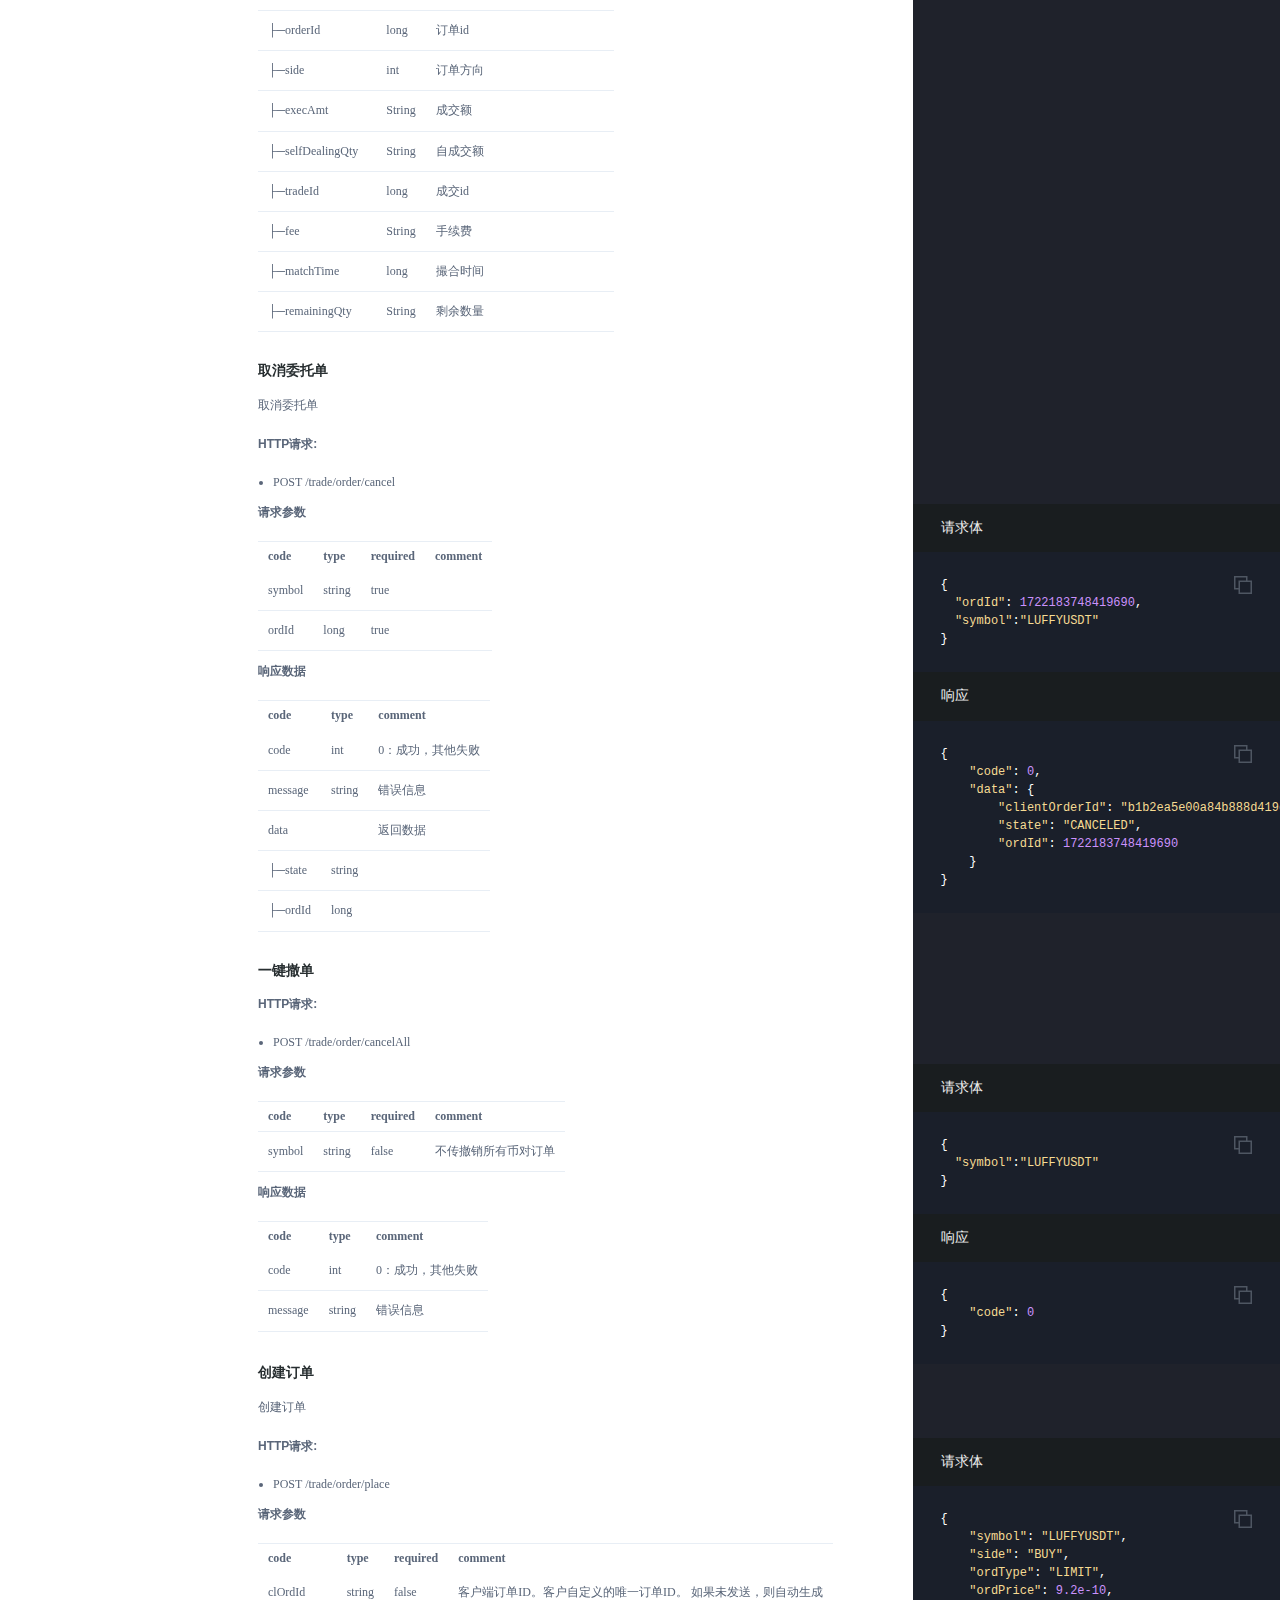
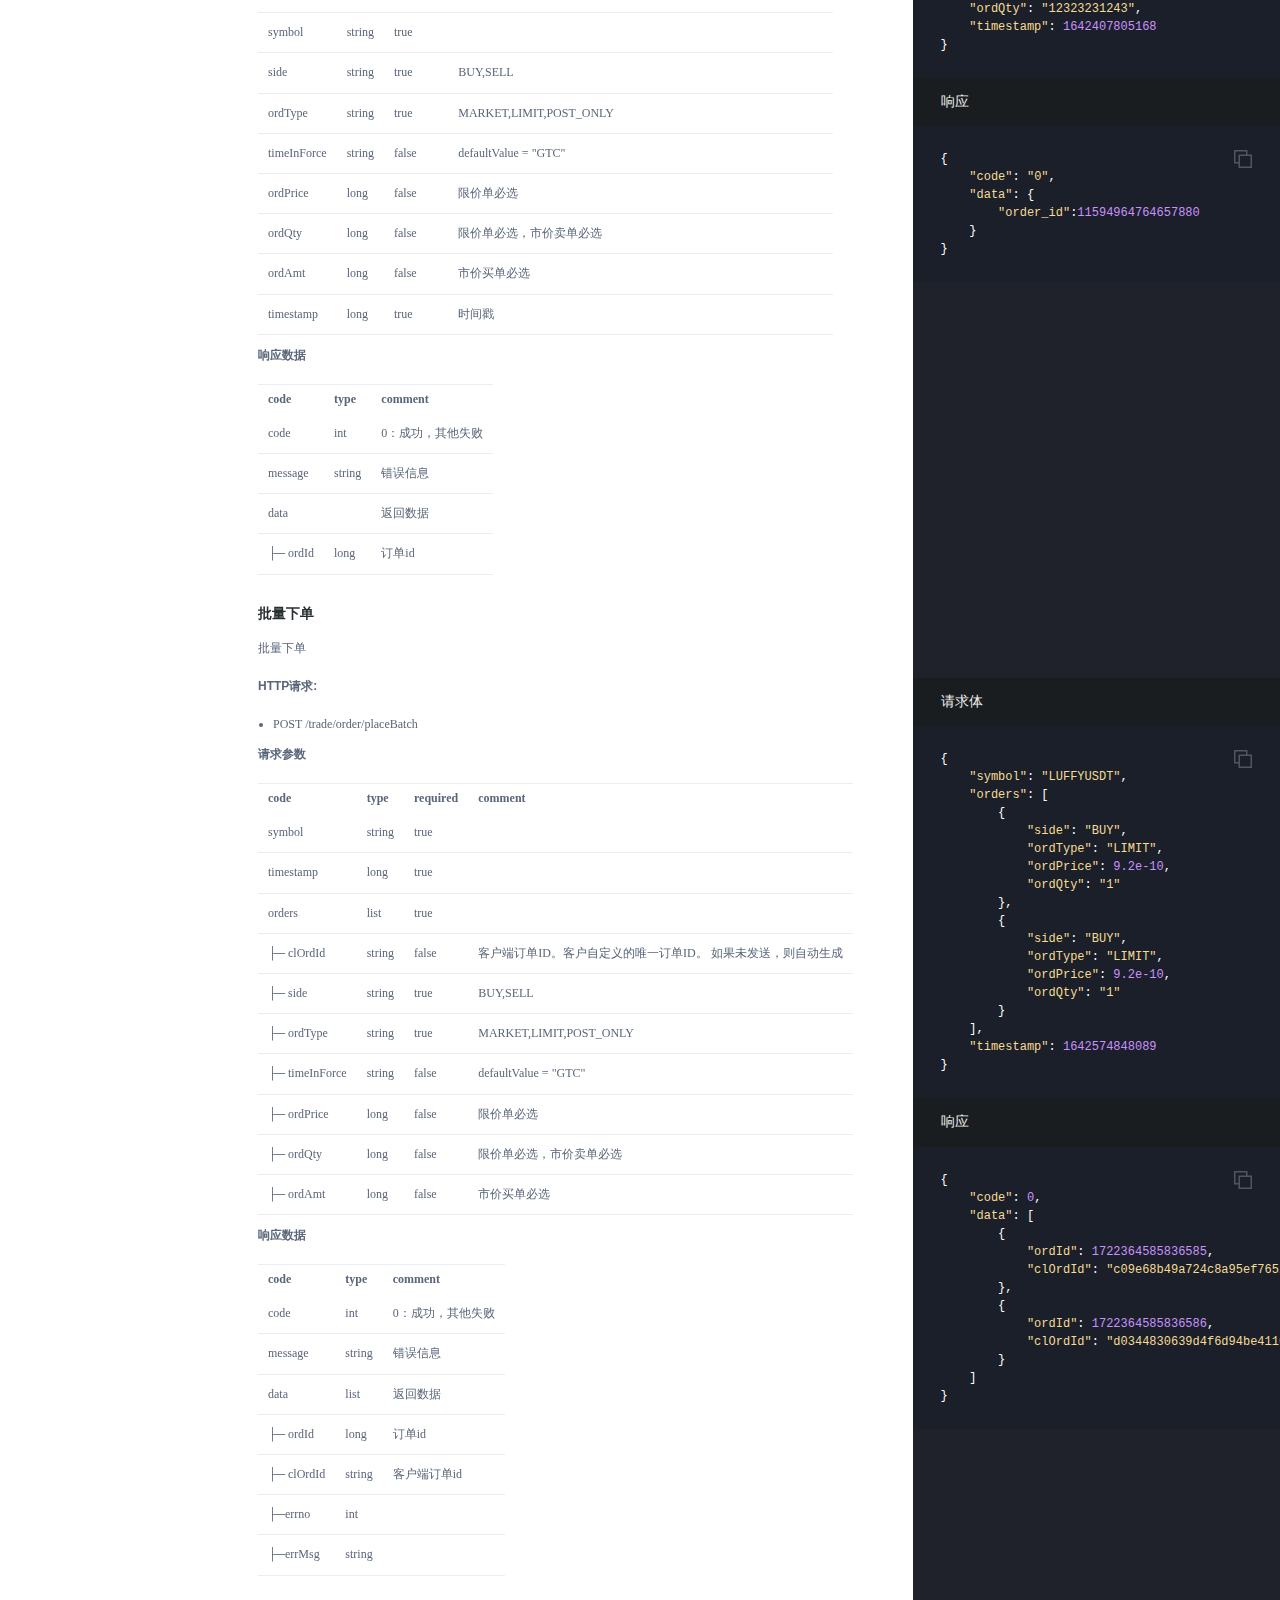
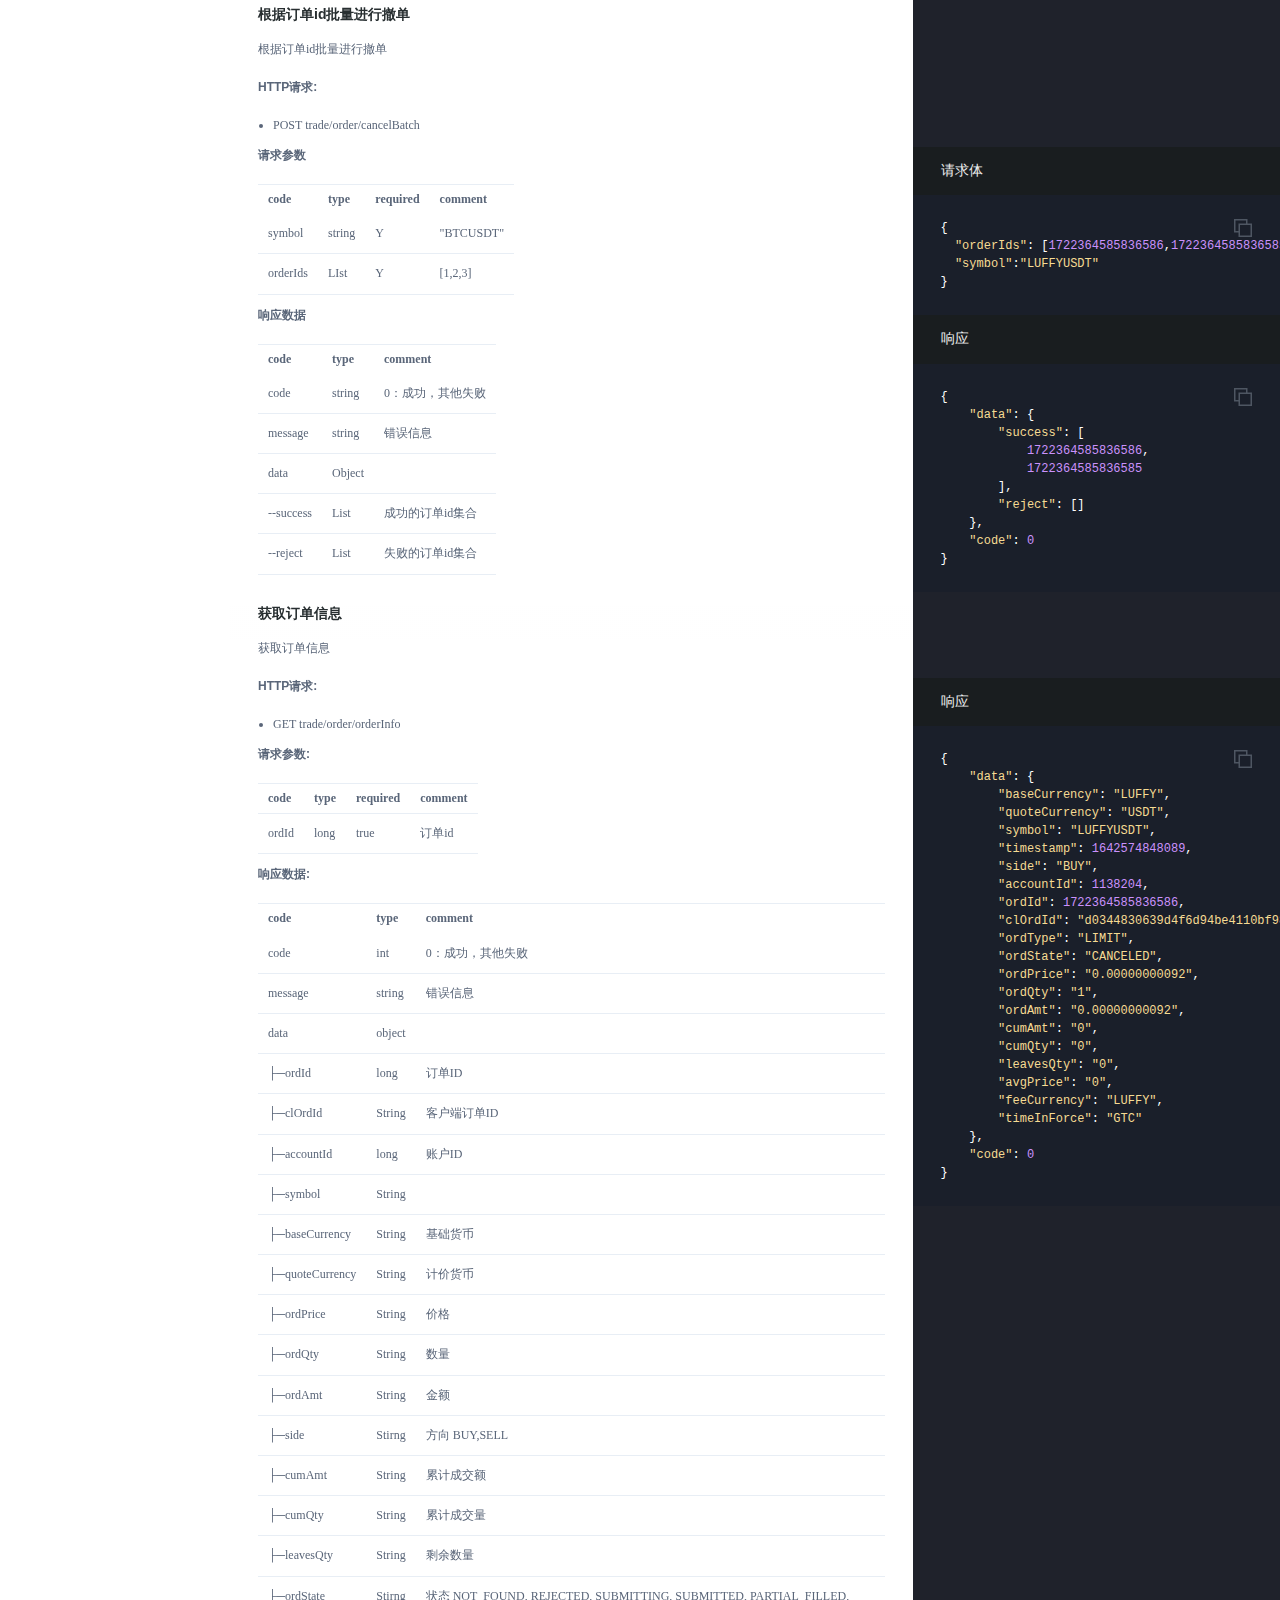
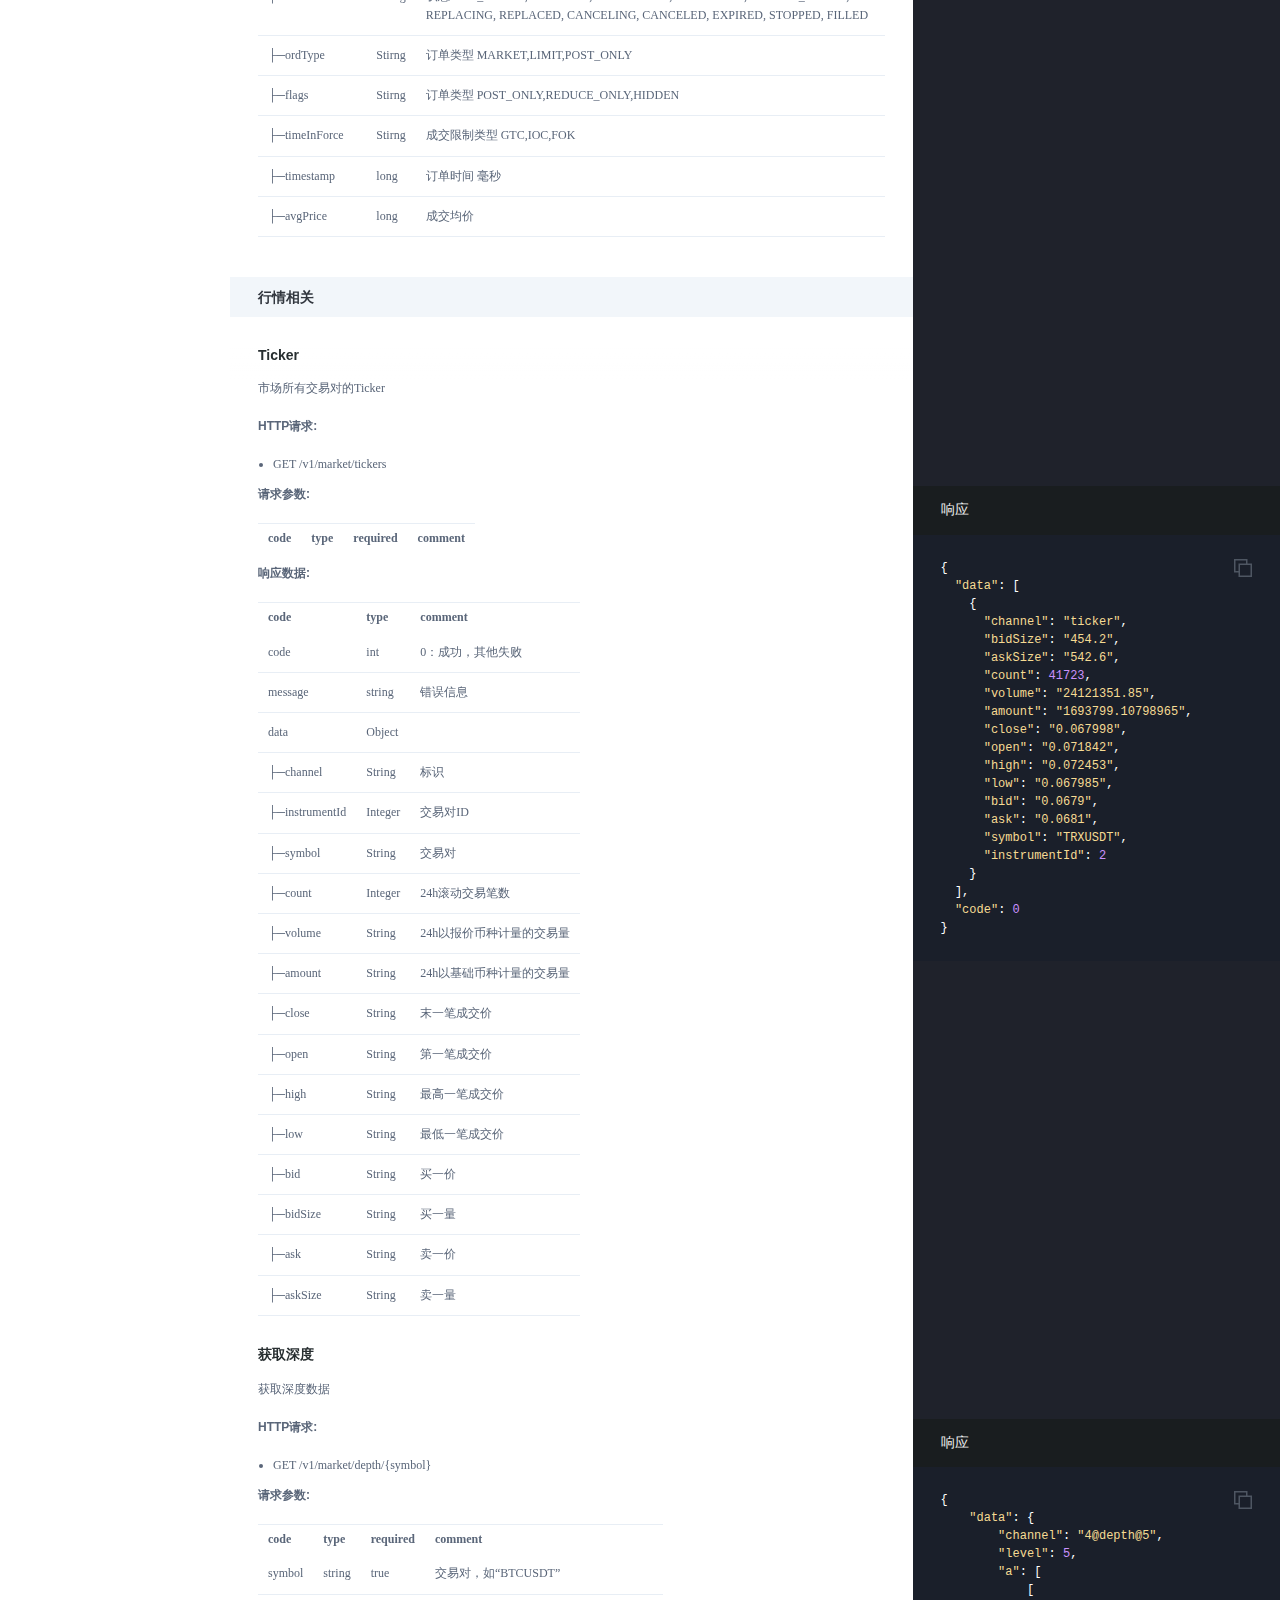
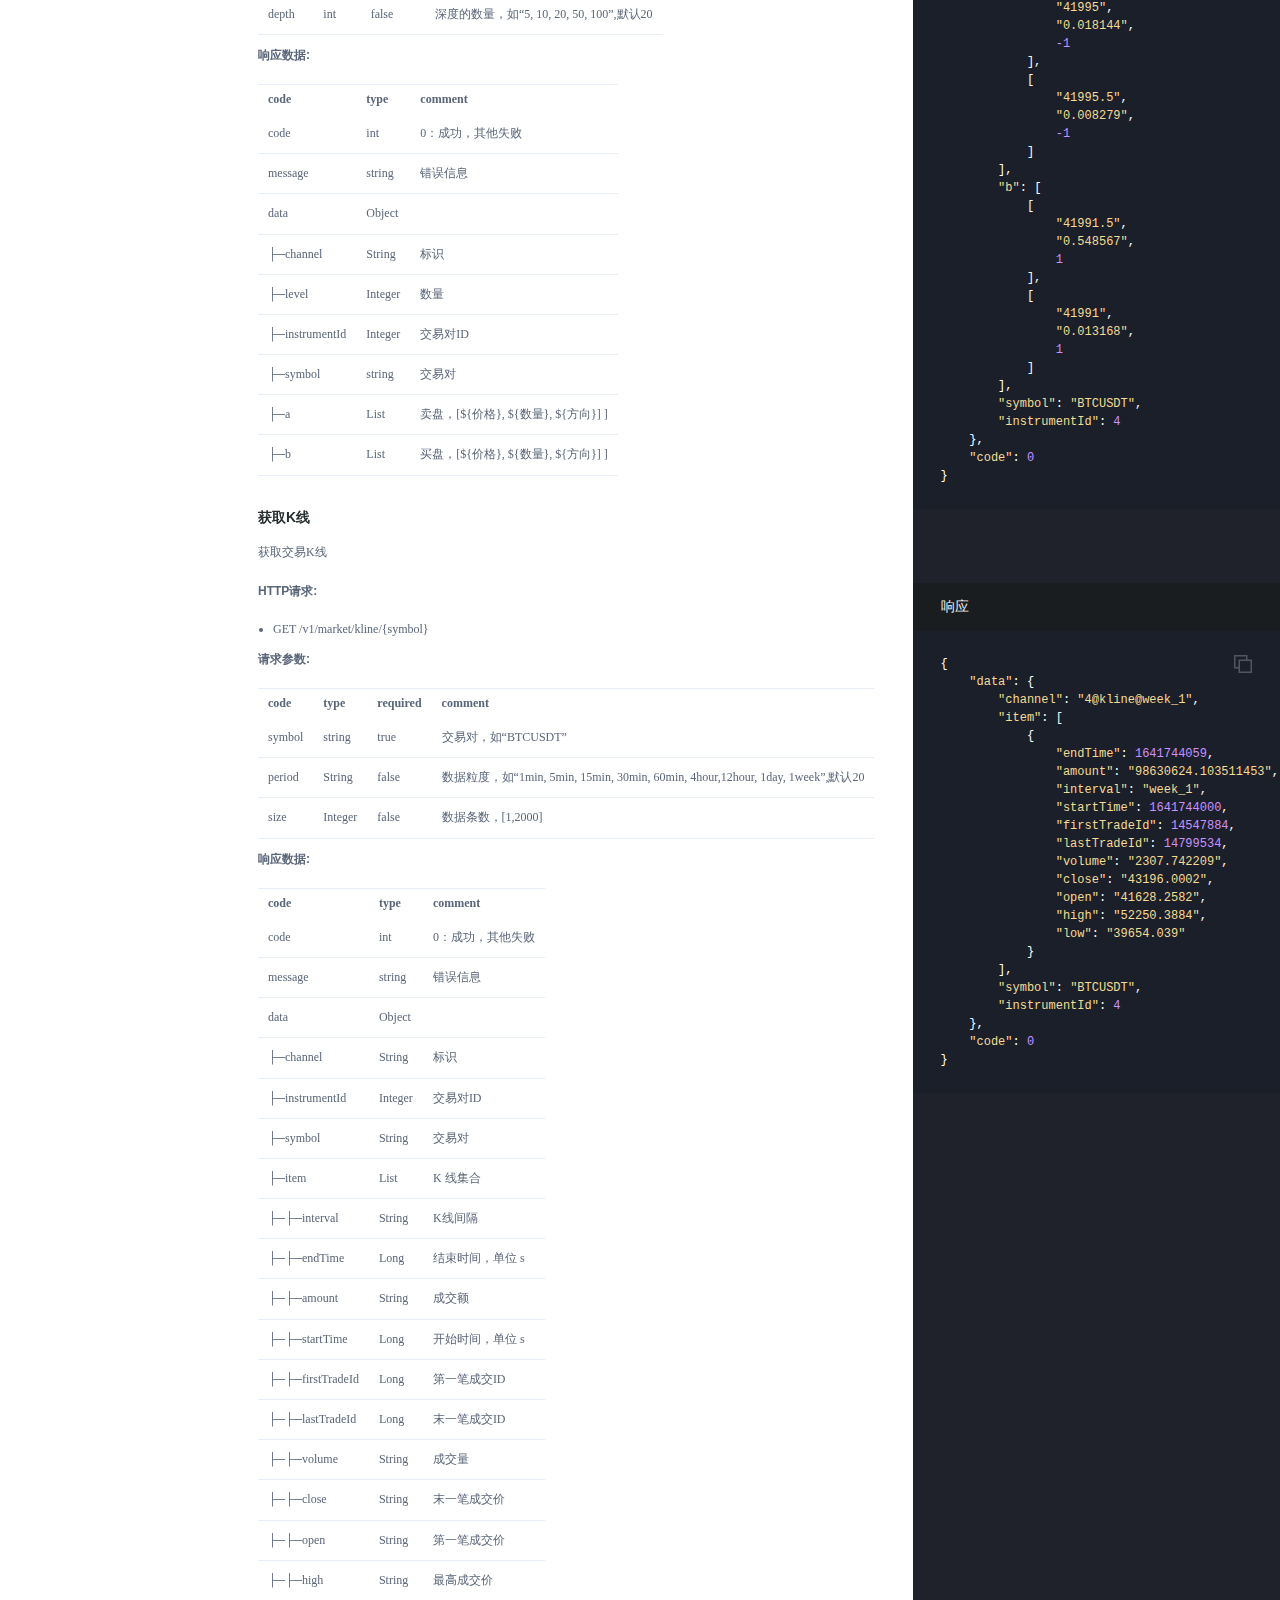
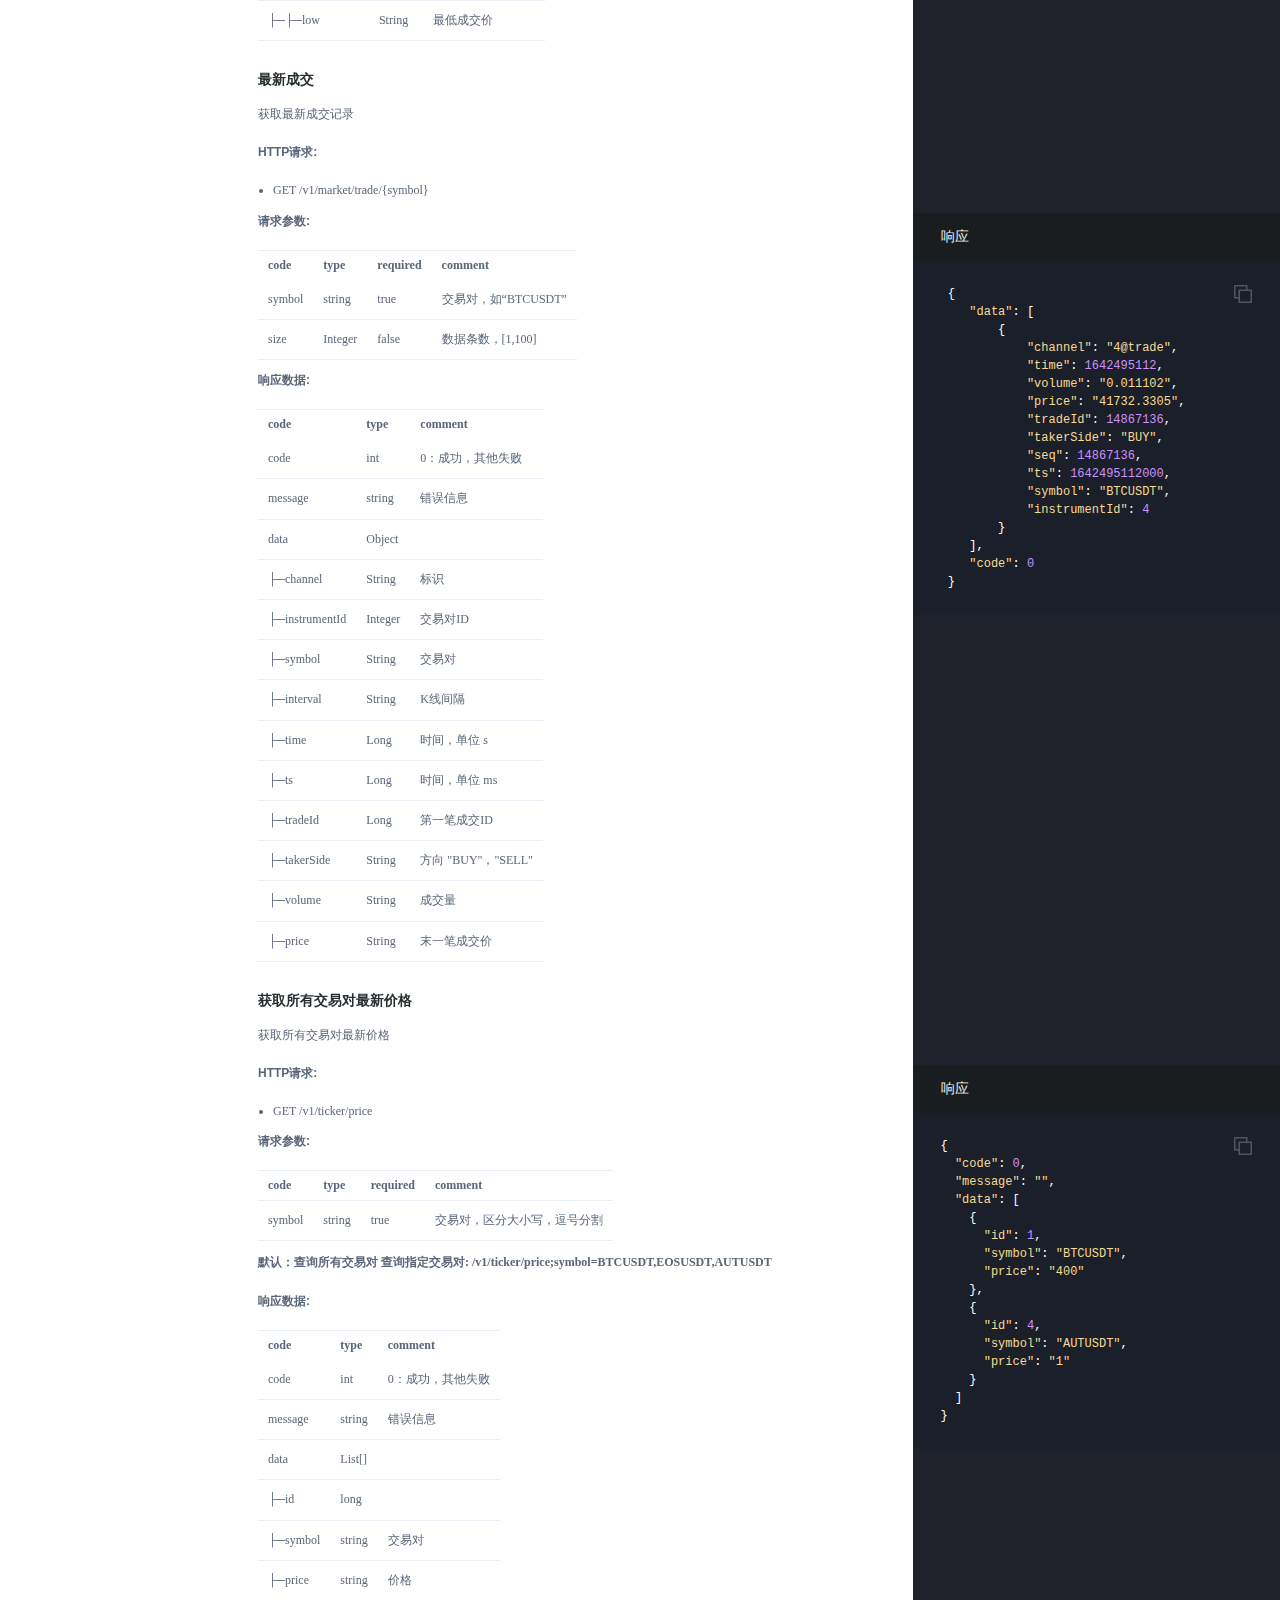
==== commit fe383f6e: "publish: fix orderInfo" ====
--- a/cn/index.html
+++ b/cn/index.html
@@ -1653,16 +1653,10 @@
 </tr>
 </thead><tbody>
 <tr>
-<td>clOrdId</td>
-<td>string</td>
-<td>false</td>
-<td>ordId 二选一</td>
-</tr>
-<tr>
 <td>ordId</td>
 <td>long</td>
-<td>false</td>
-<td>clOrdId 二选一</td>
+<td>true</td>
+<td>订单id</td>
 </tr>
 </tbody></table>
 <h3 id='f3324f4e0c'>响应数据:</h3>
@@ -1754,7 +1748,7 @@
 <td>剩余数量</td>
 </tr>
 <tr>
-<td>├─ordStatus</td>
+<td>├─ordState</td>
 <td>Stirng</td>
 <td>状态 NOT_FOUND, REJECTED, SUBMITTING, SUBMITTED, PARTIAL_FILLED, REPLACING, REPLACED, CANCELING, CANCELED, EXPIRED, STOPPED, FILLED</td>
 </tr>
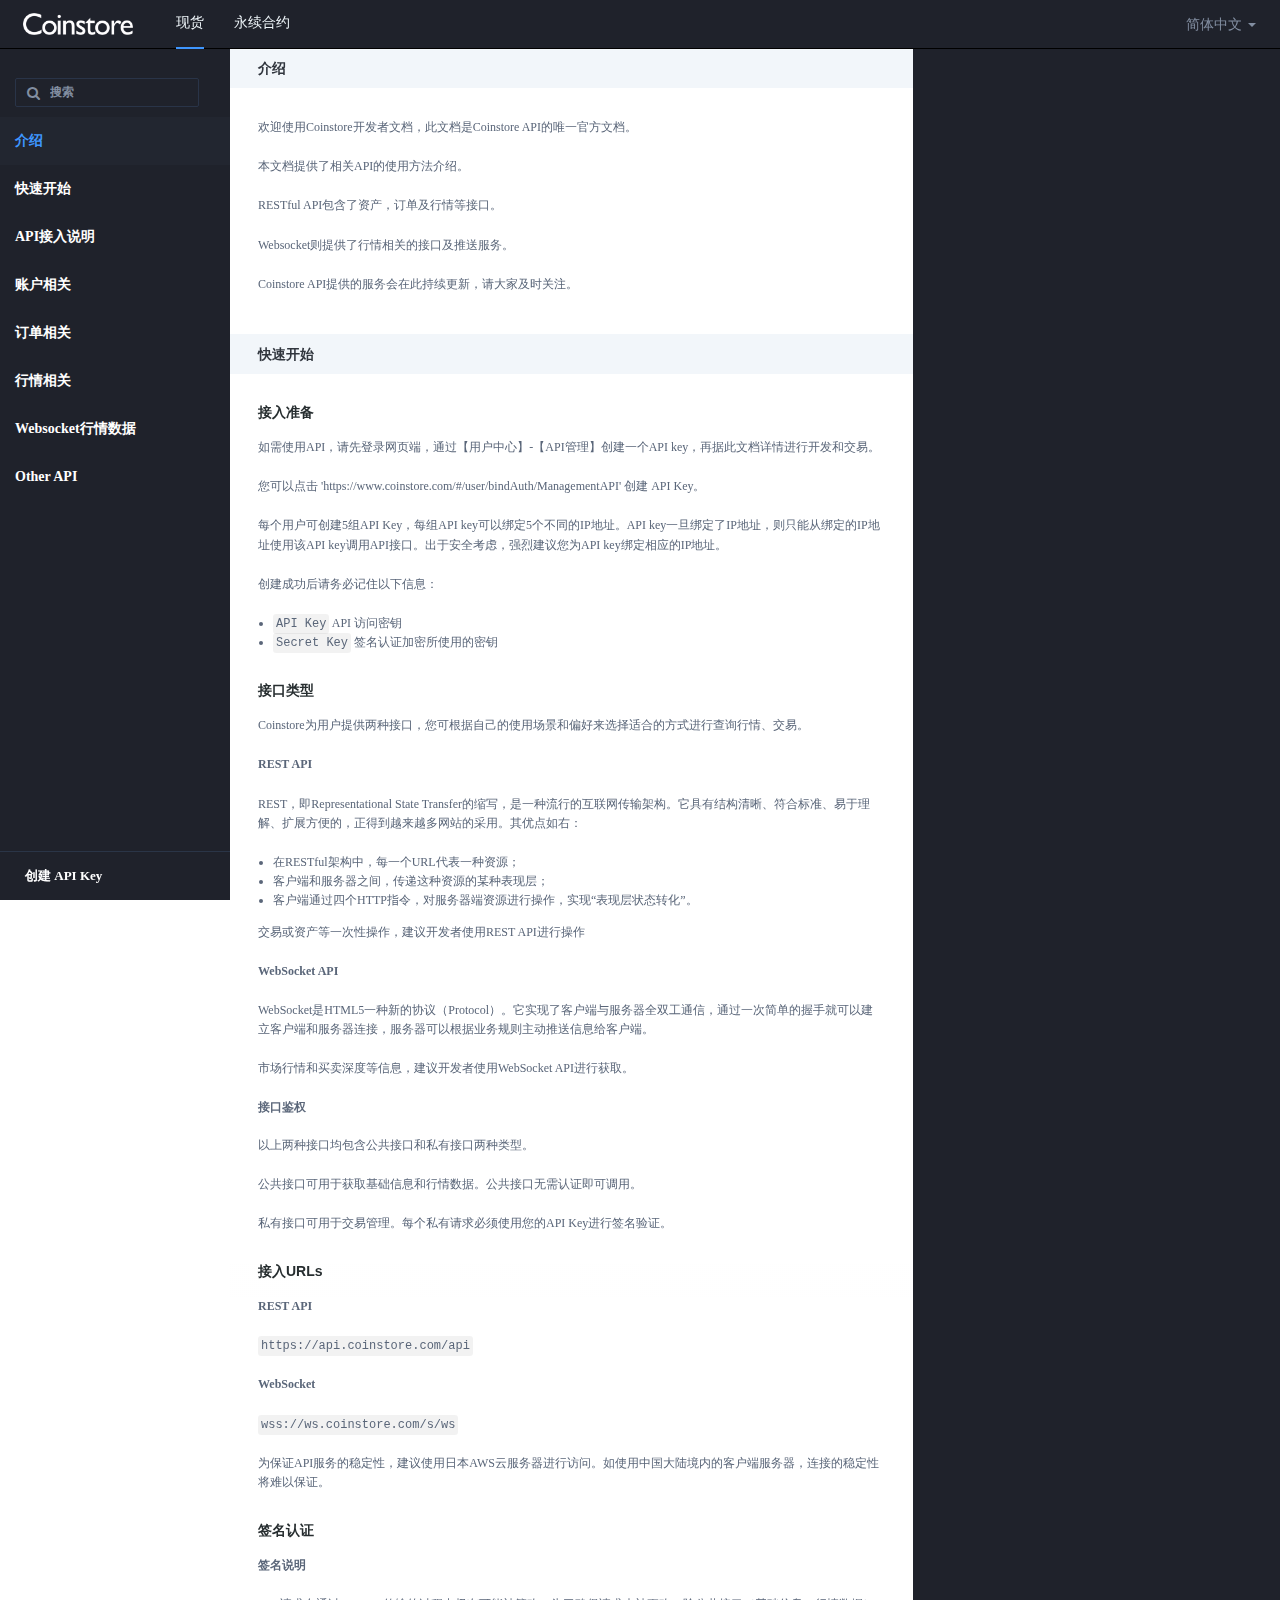
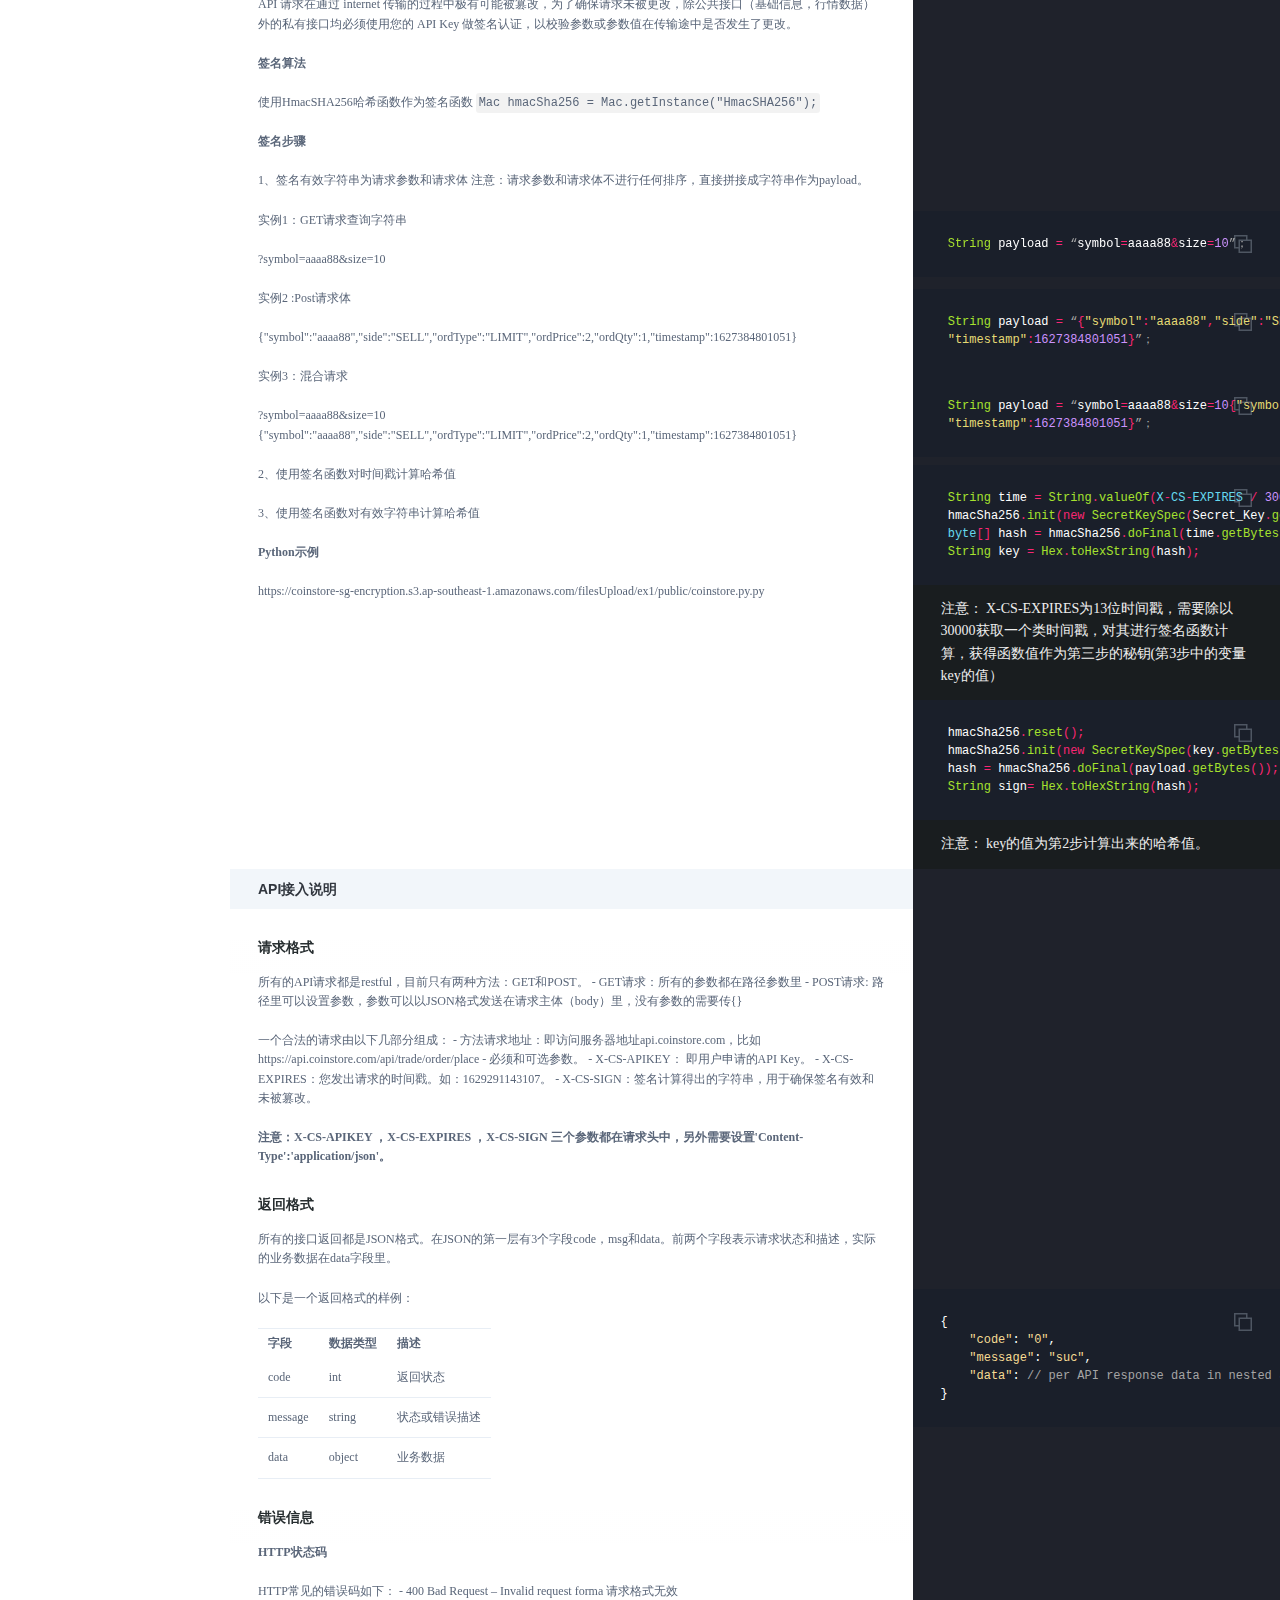
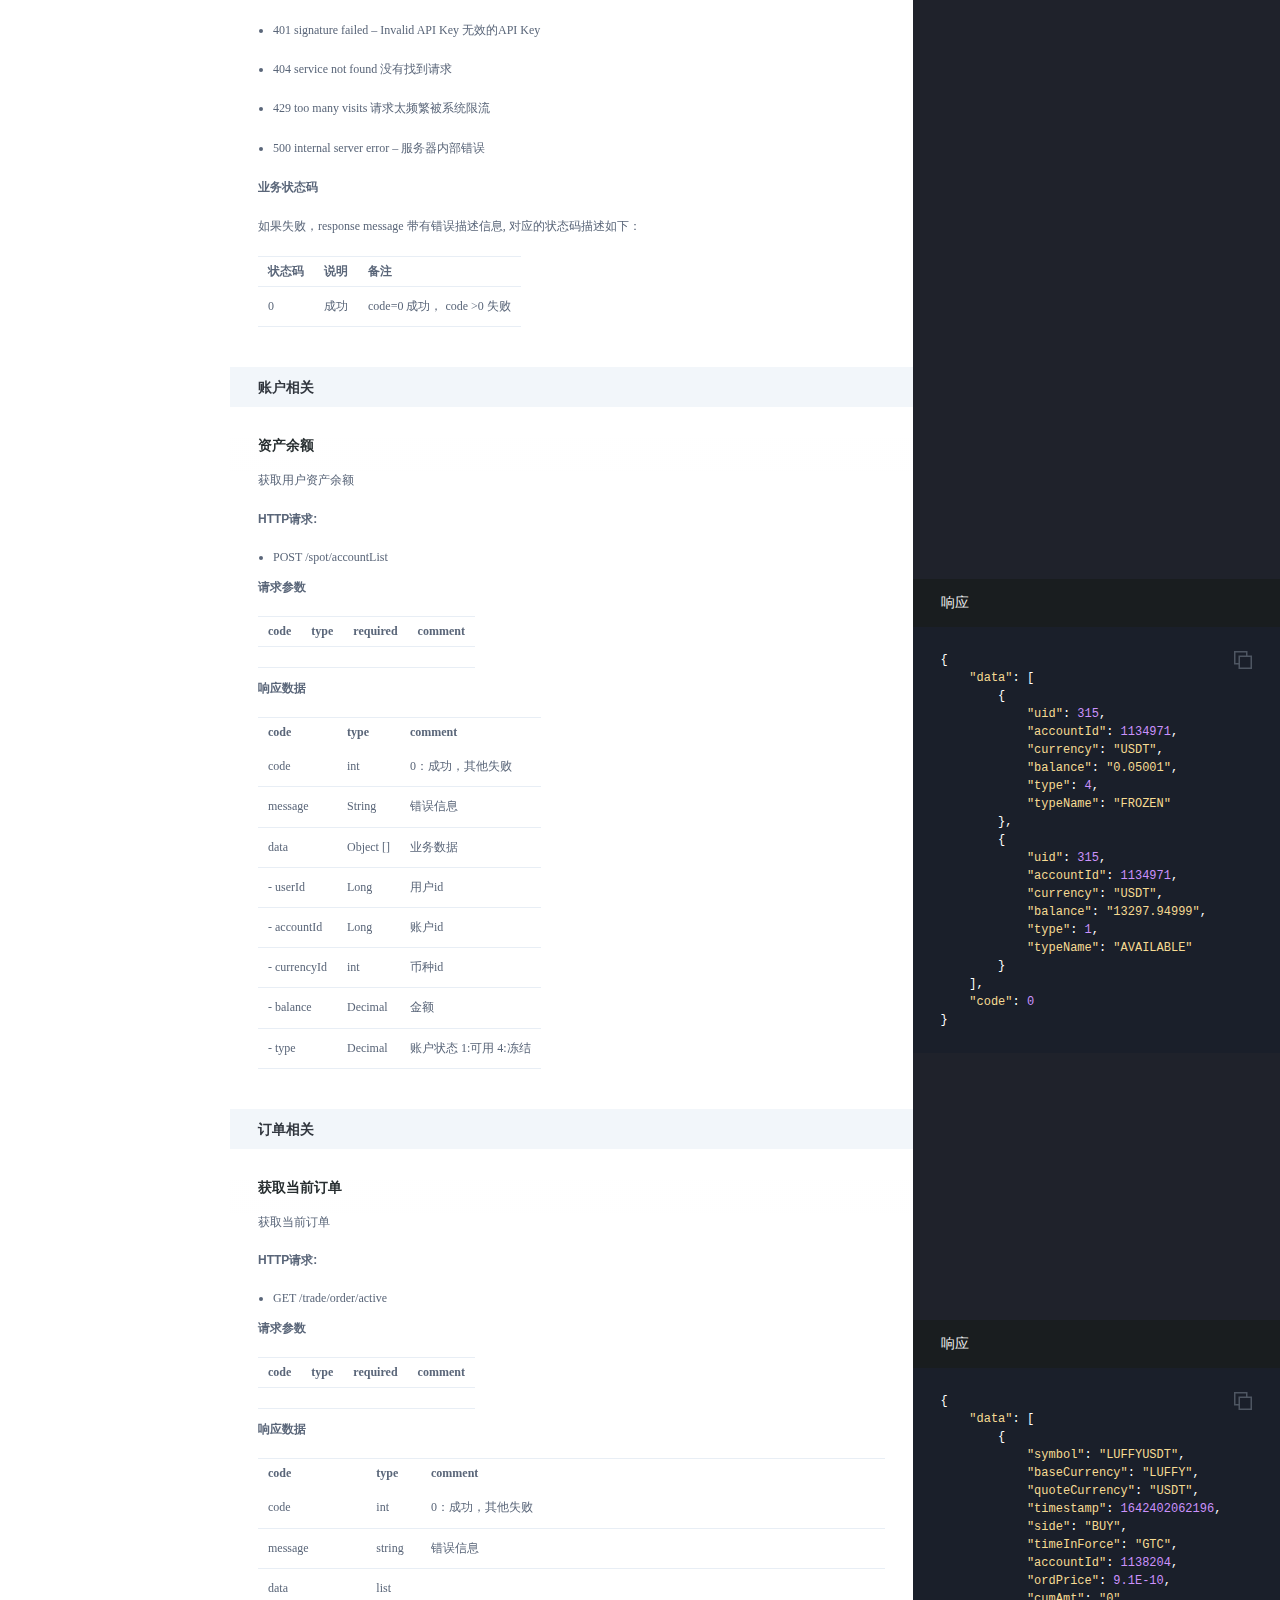
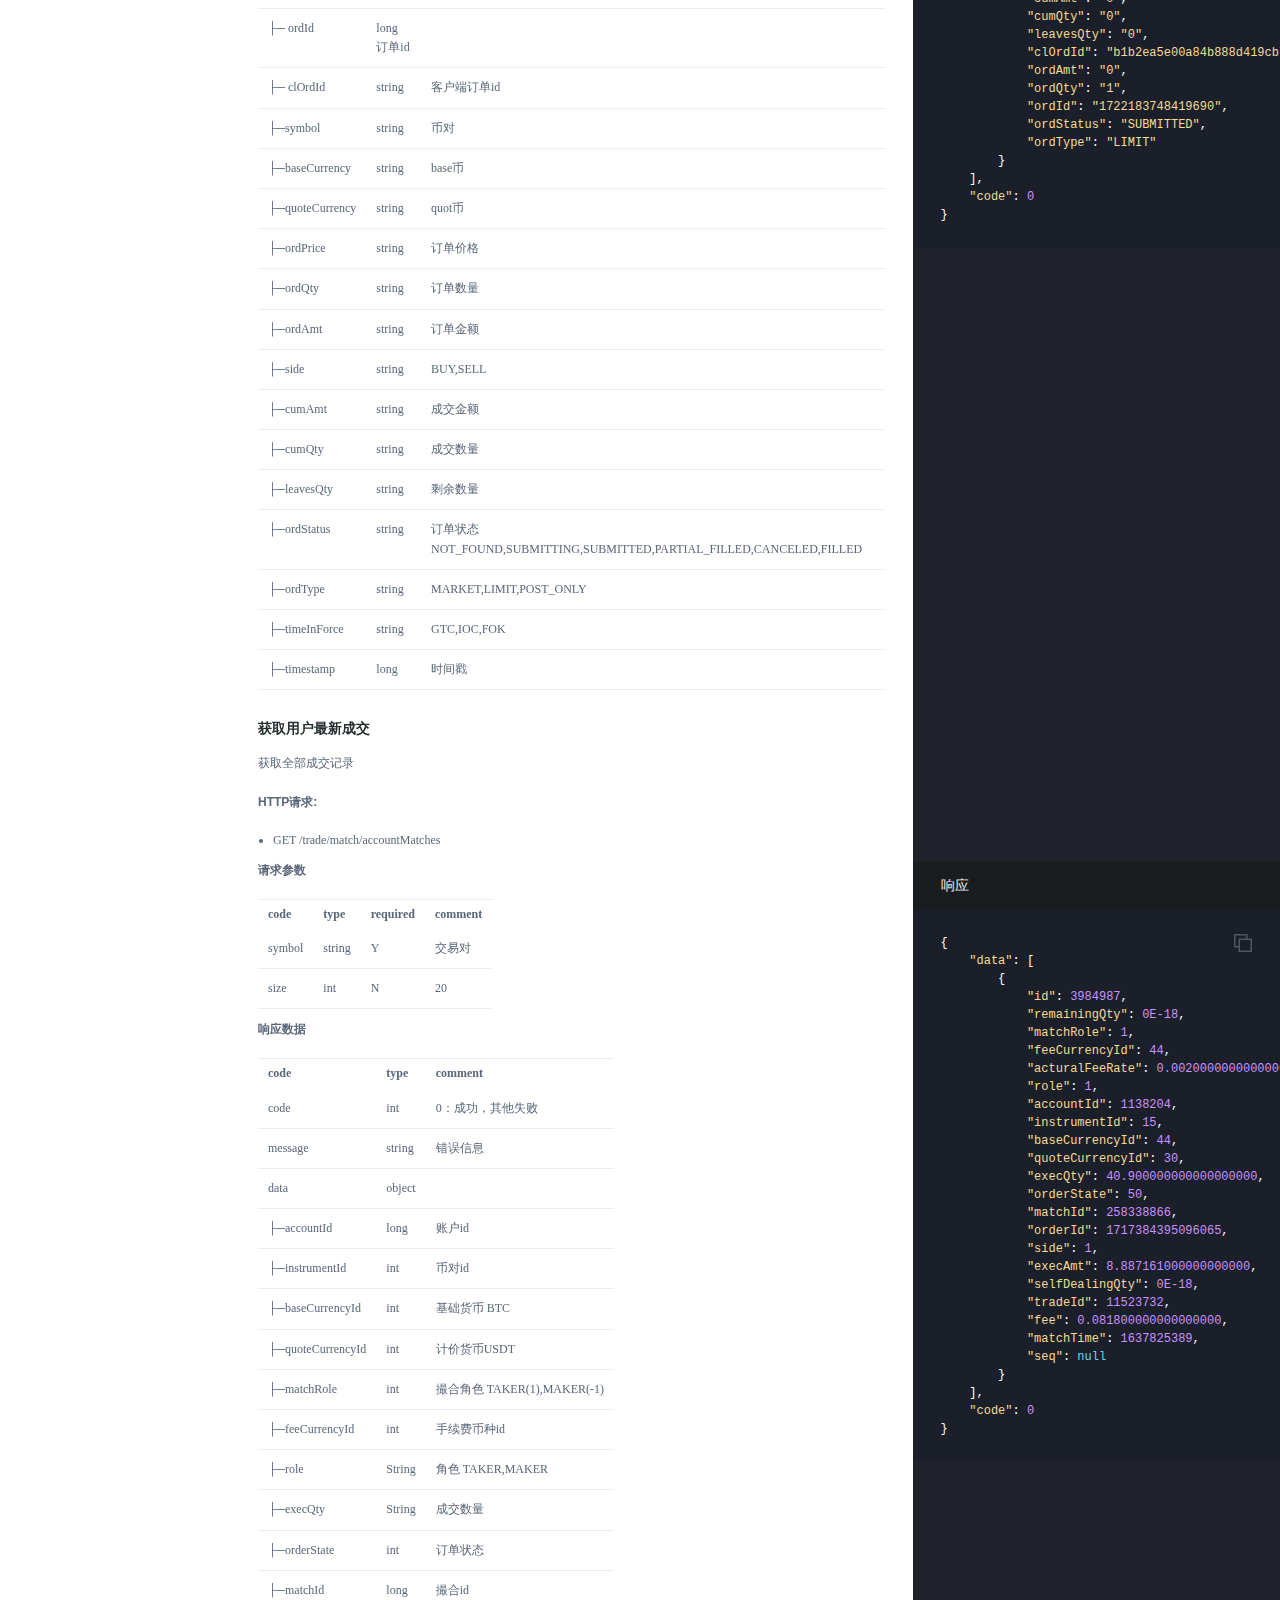
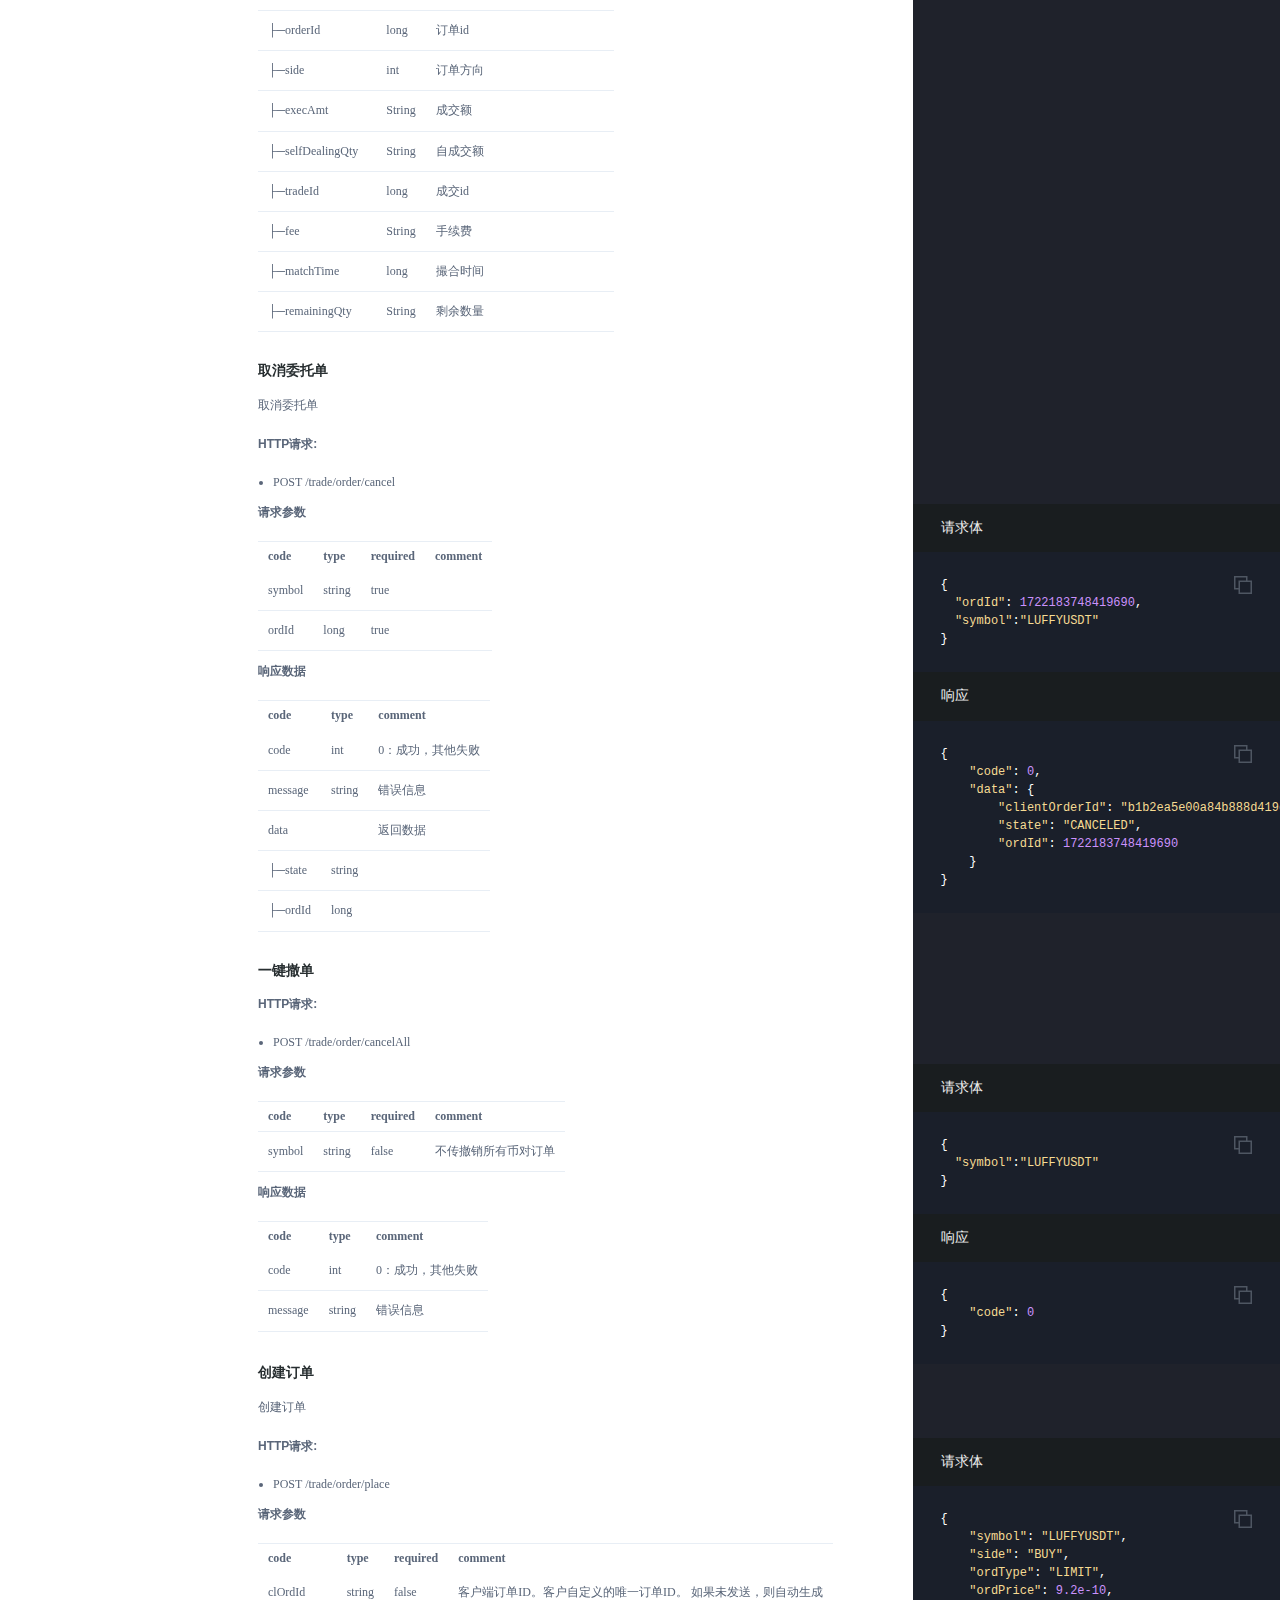
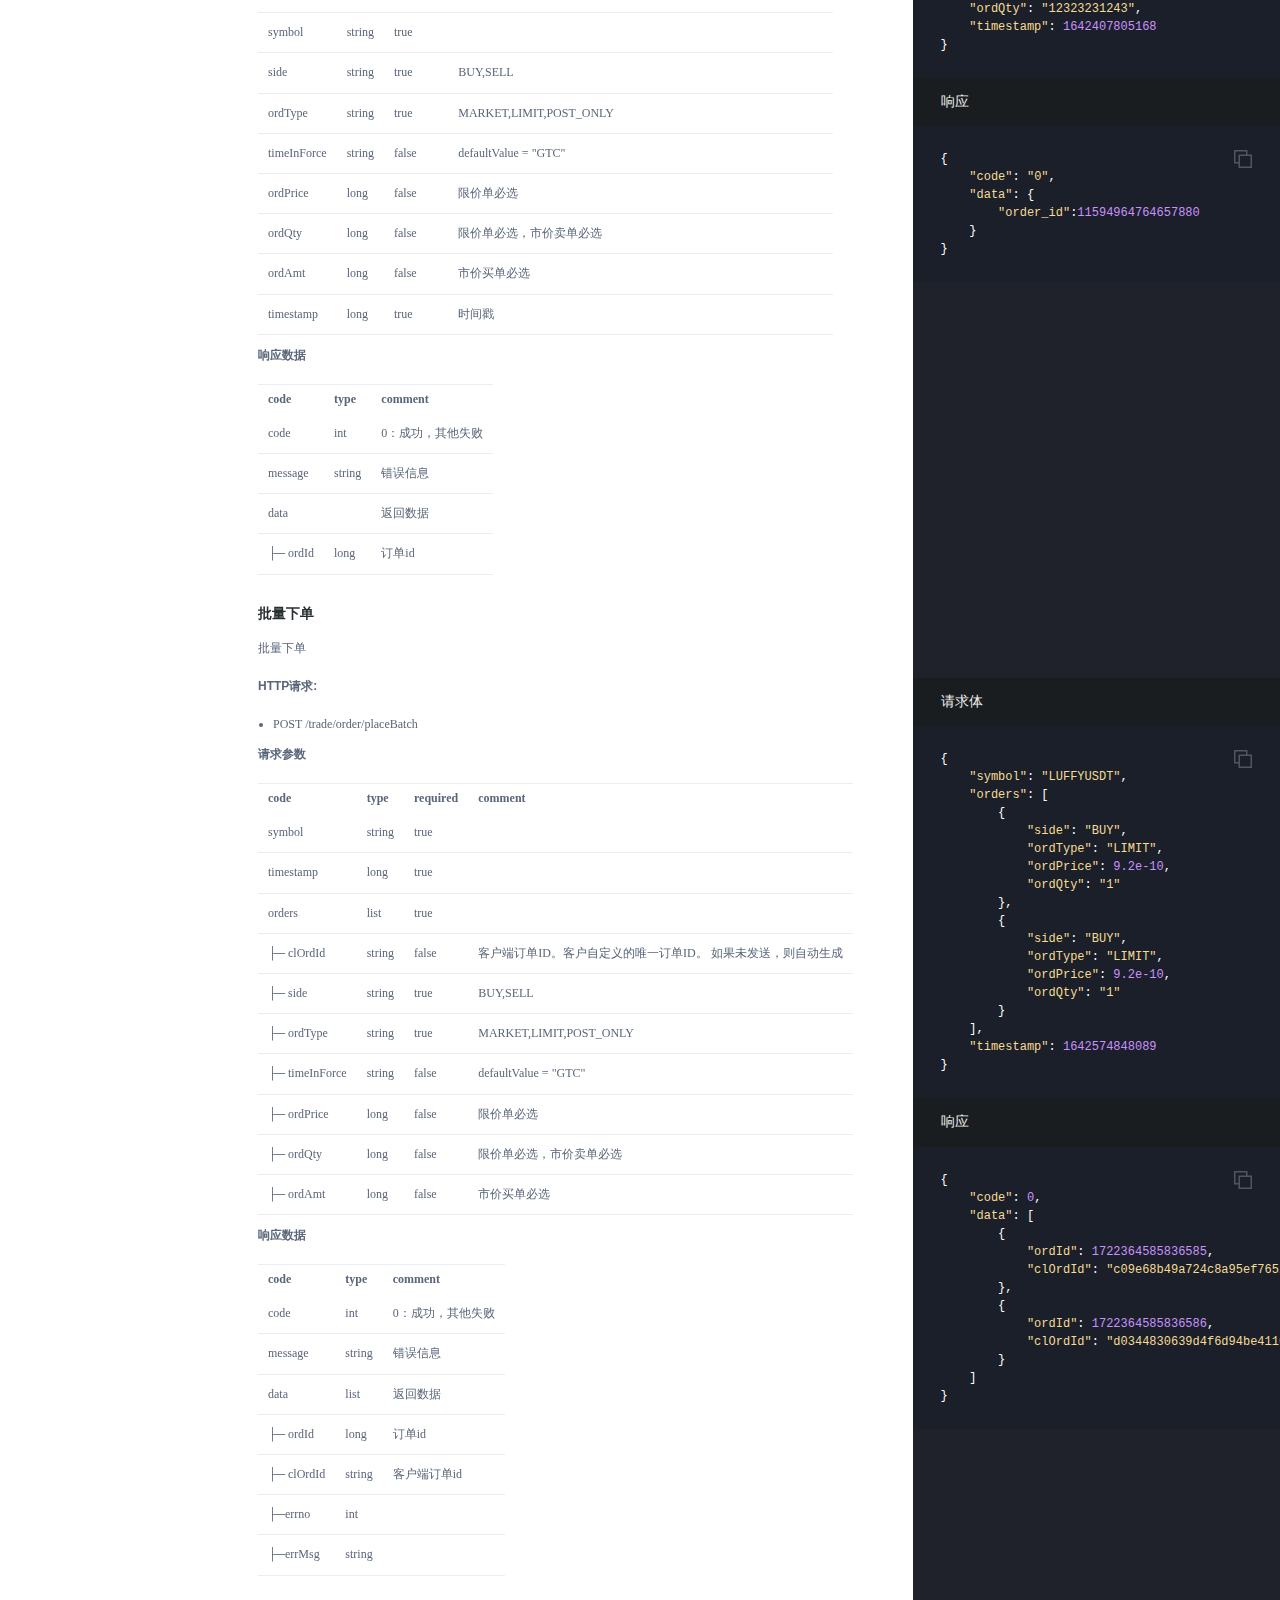
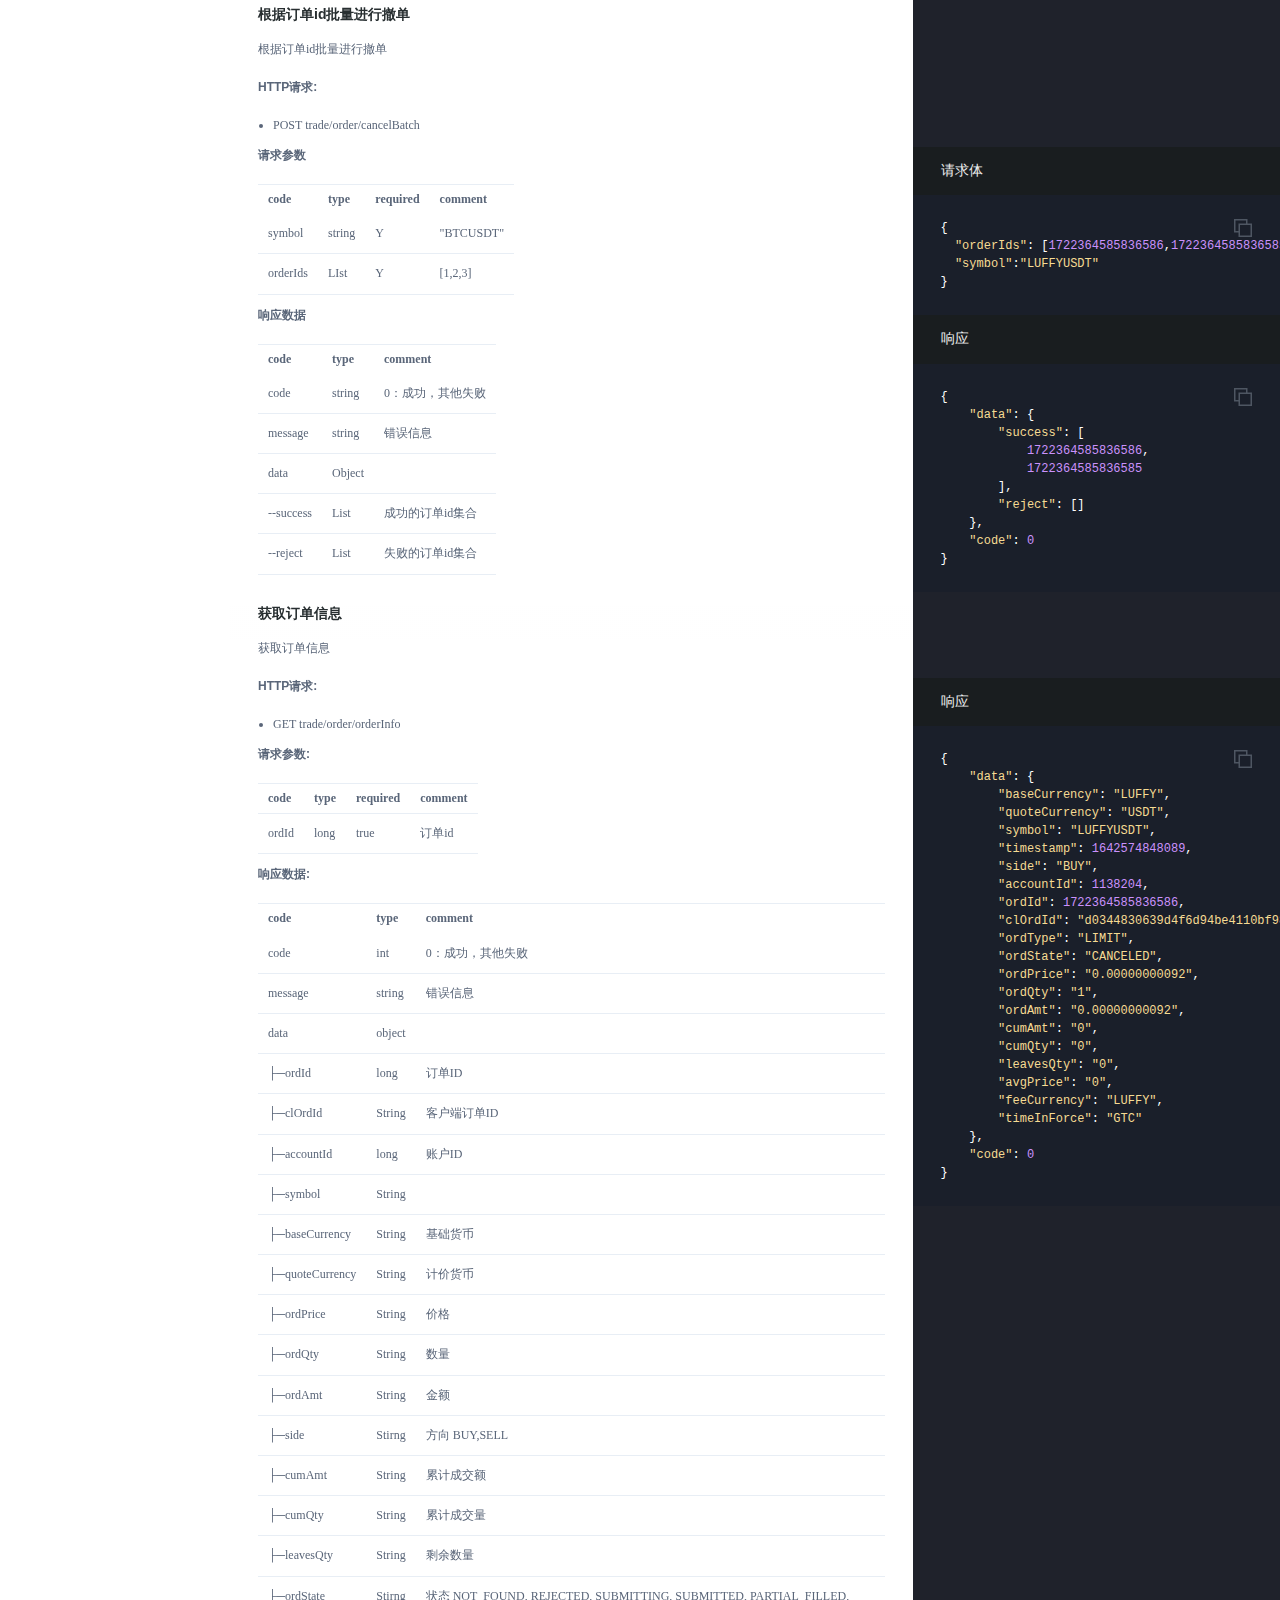
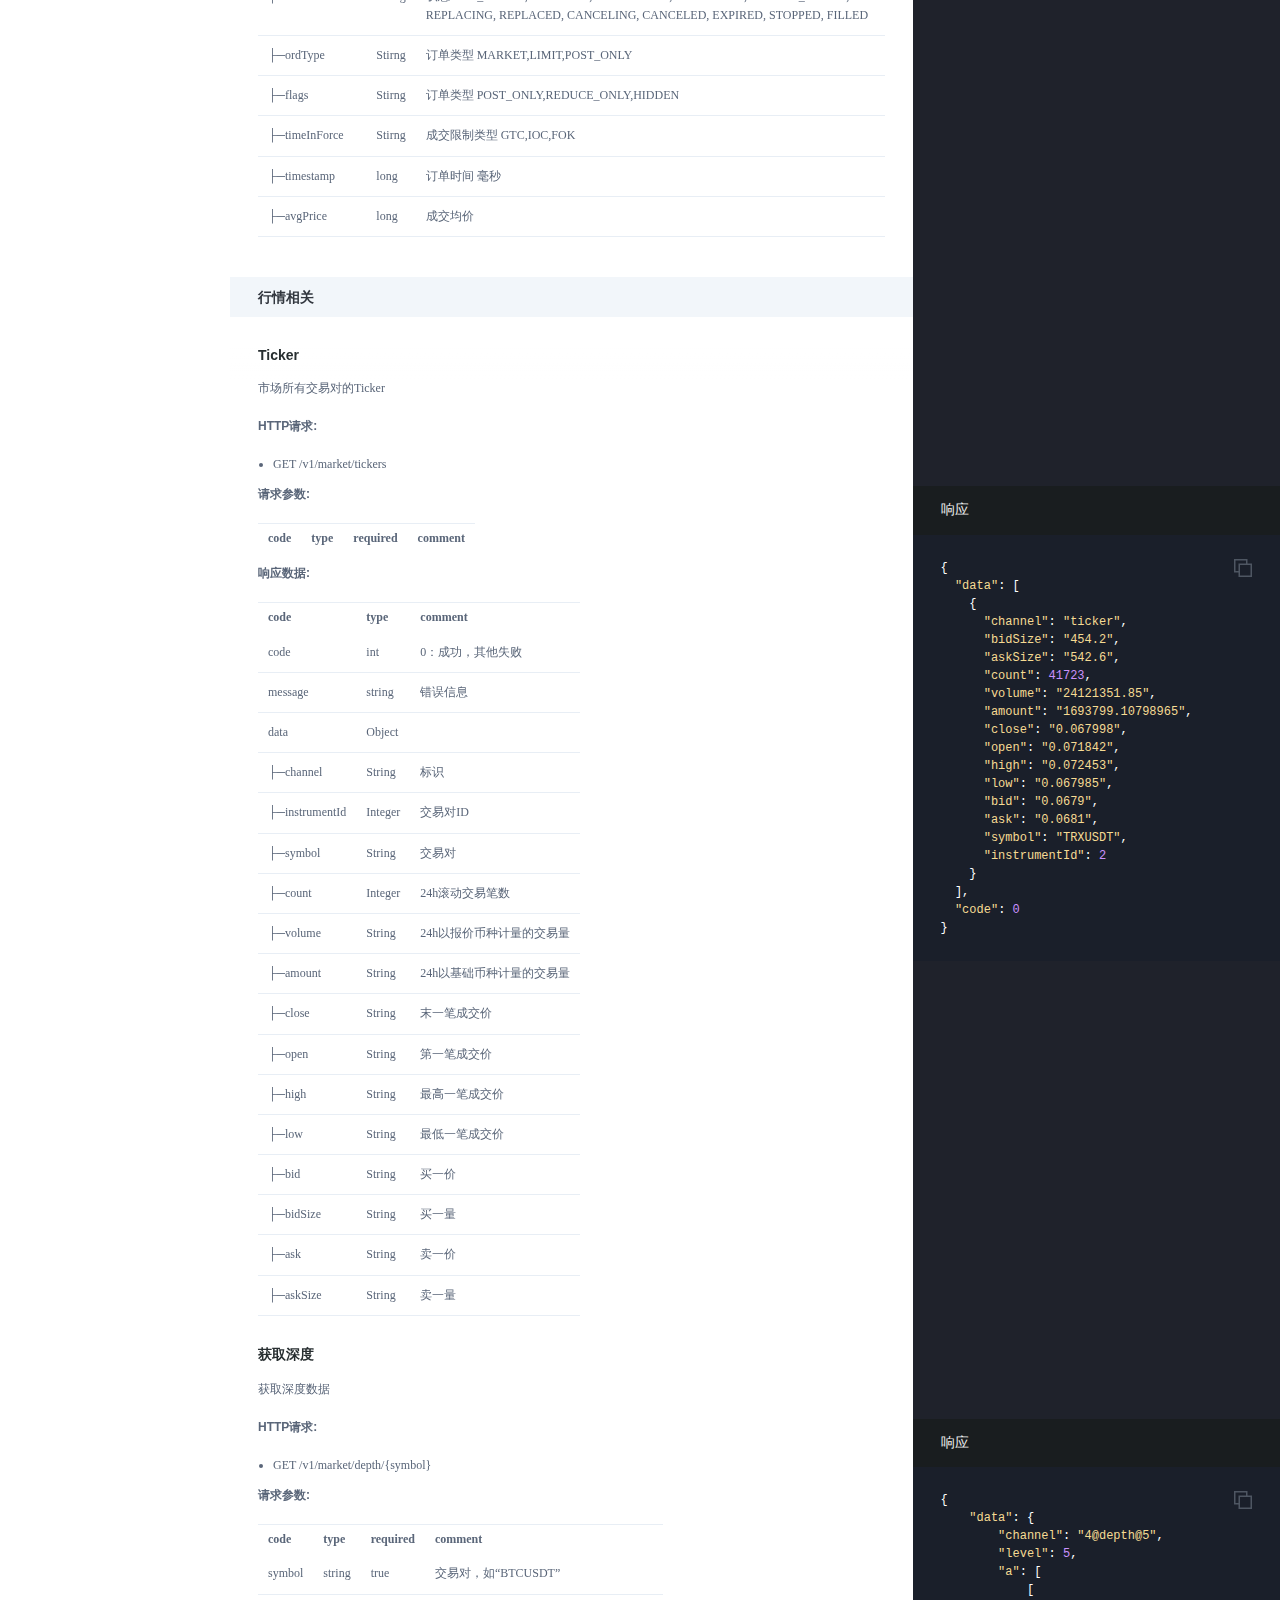
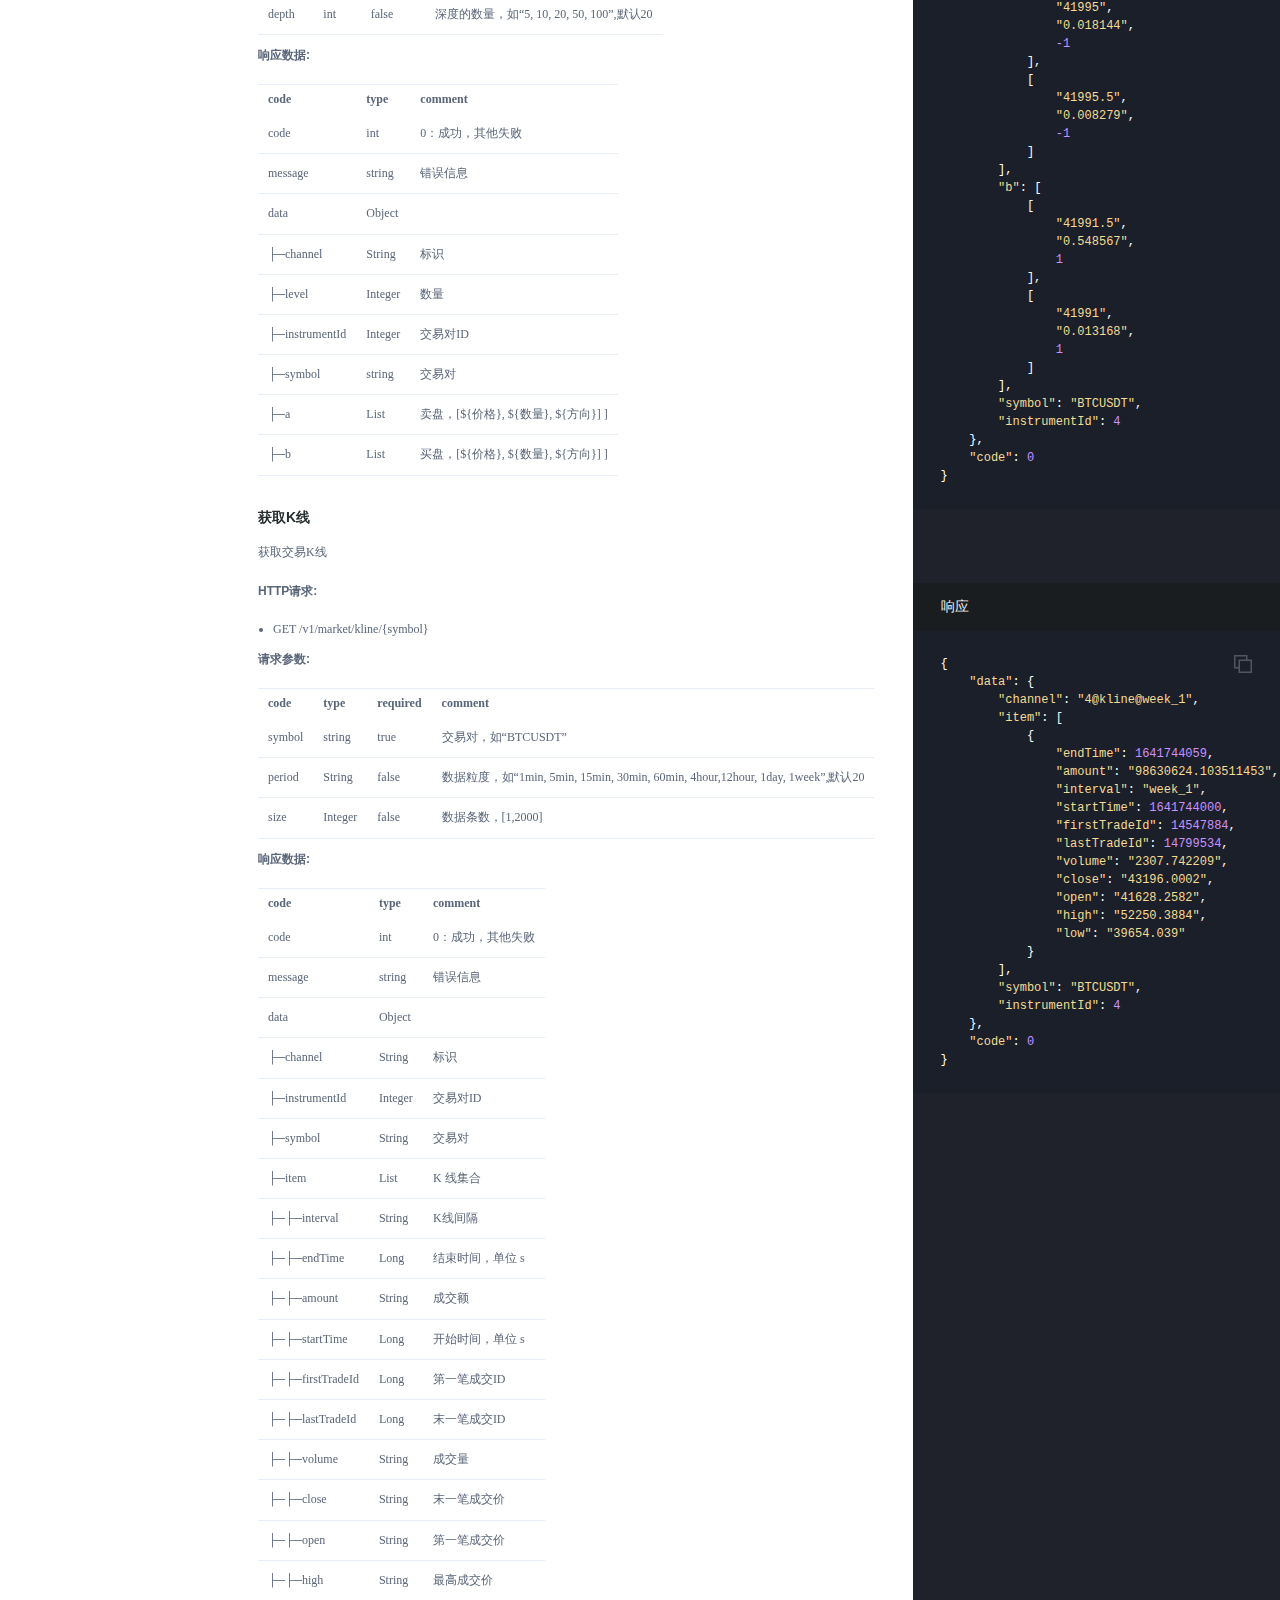
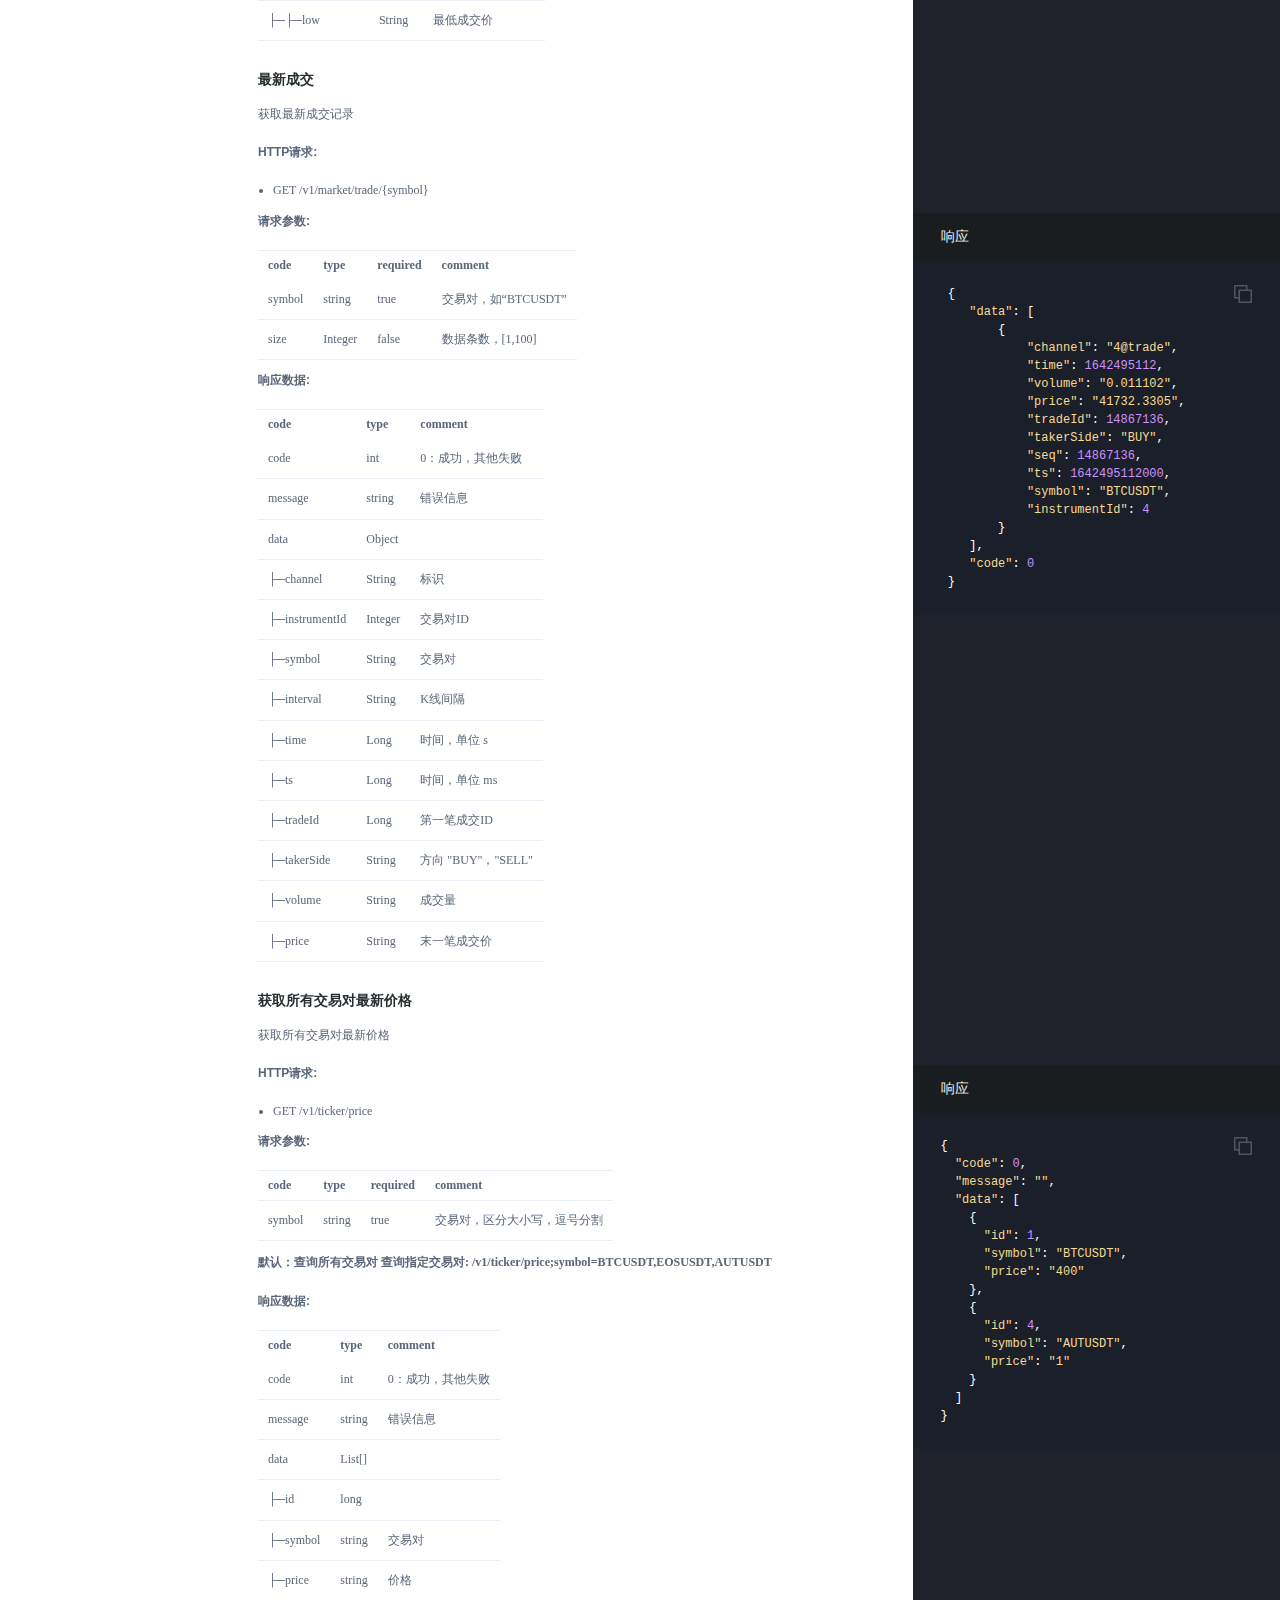
==== commit 585b5882: "publish: add python" ====
--- a/cn/index.html
+++ b/cn/index.html
@@ -610,6 +610,10 @@
 <blockquote>
 <p>注意： key的值为第2步计算出来的哈希值。</p>
 </blockquote>
+
+<p><strong>Python示例</strong></p>
+
+<p>https://coinstore-sg-encryption.s3.ap-southeast-1.amazonaws.com/filesUpload/ex1/public/coinstore.py.py</p>
 <h1 id='api'>API接入说明</h1><h2 id='5b7654a66a'><span id="a3">请求格式</span></h2>
 <p>所有的API请求都是restful，目前只有两种方法：GET和POST。
 - GET请求：所有的参数都在路径参数里
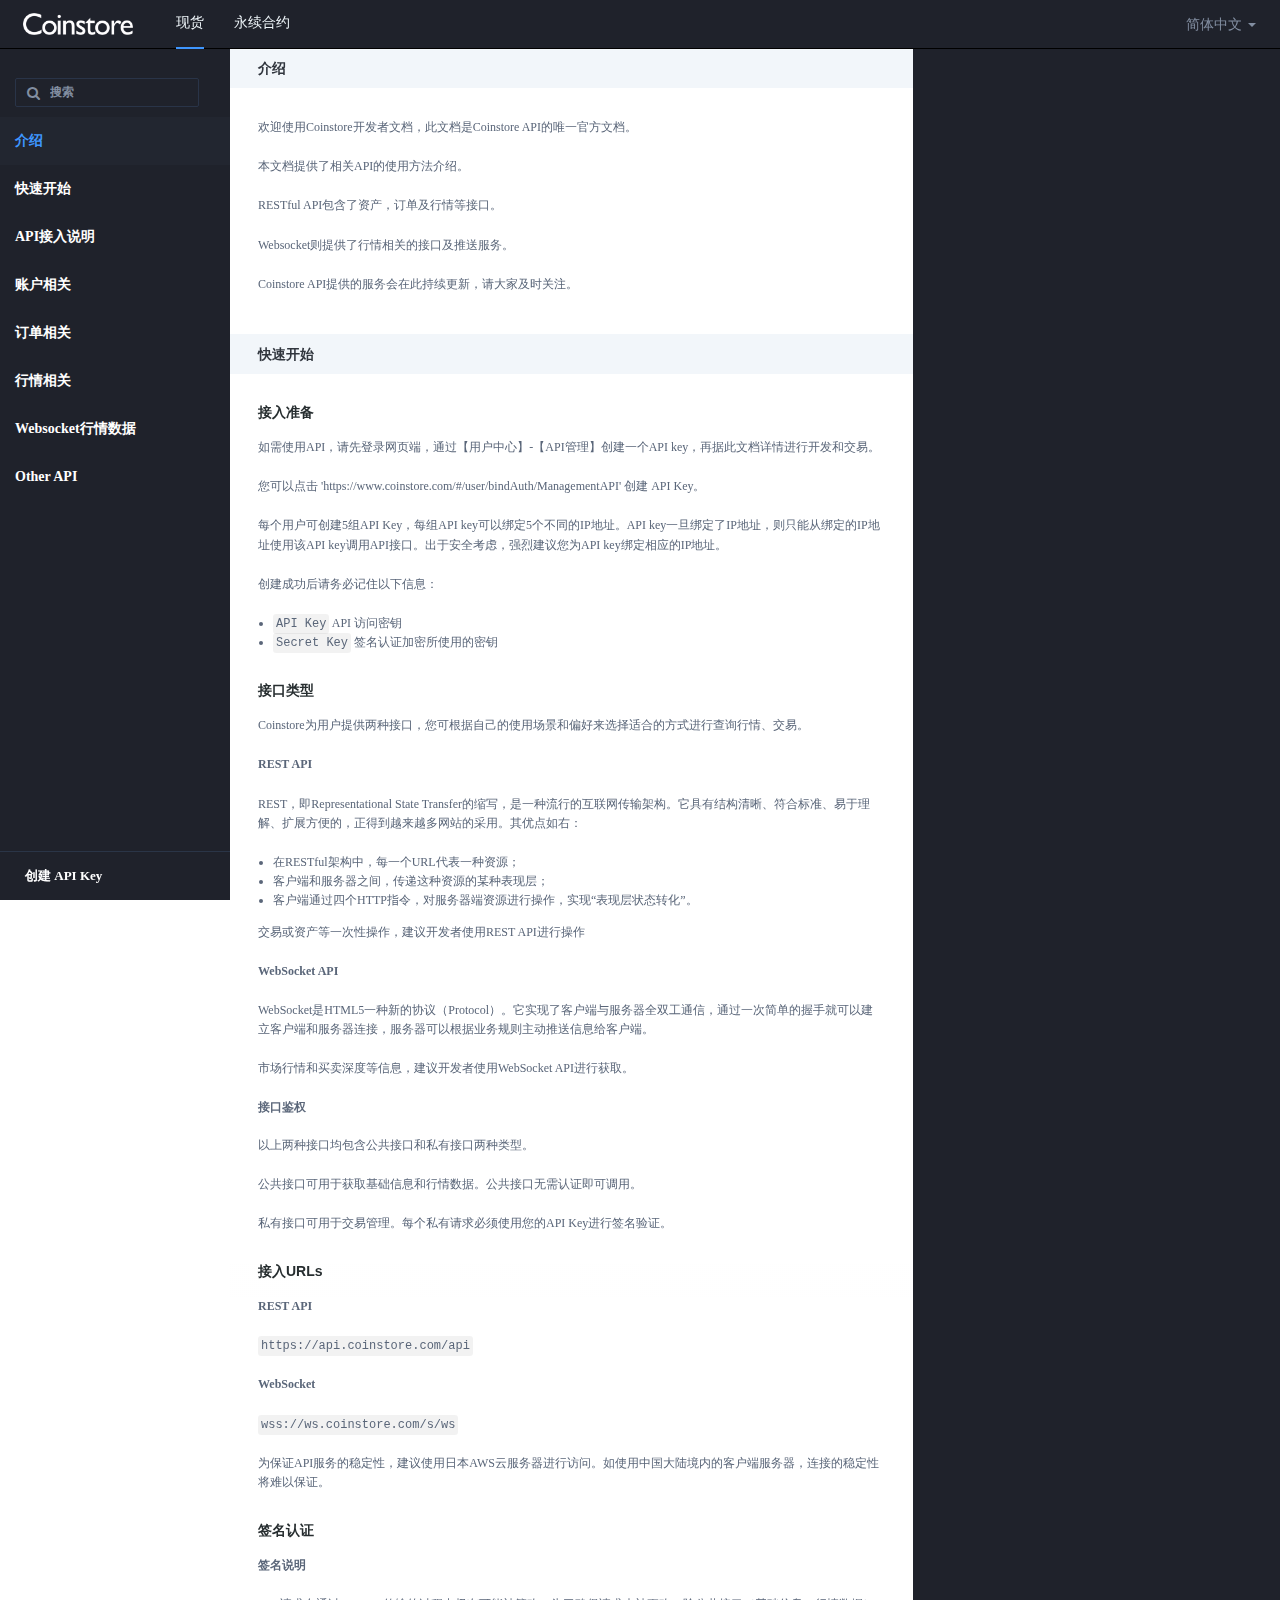
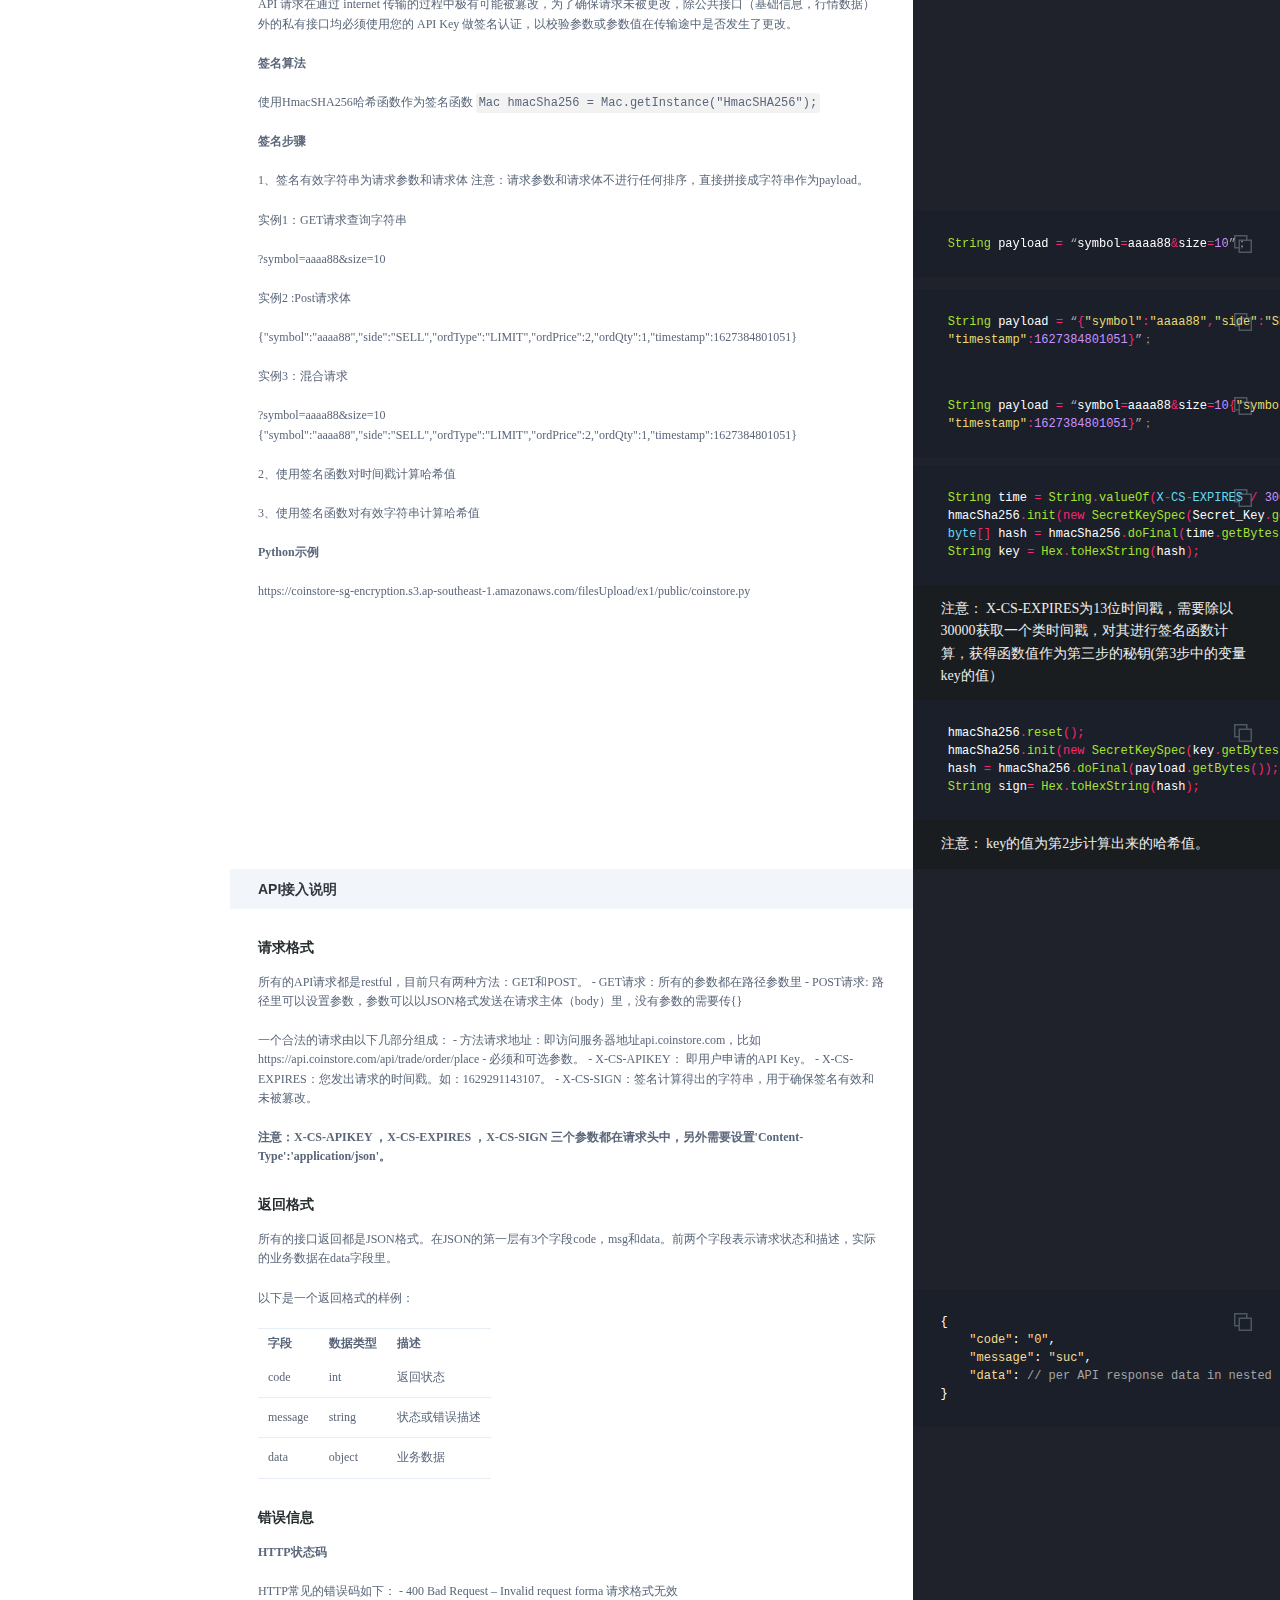
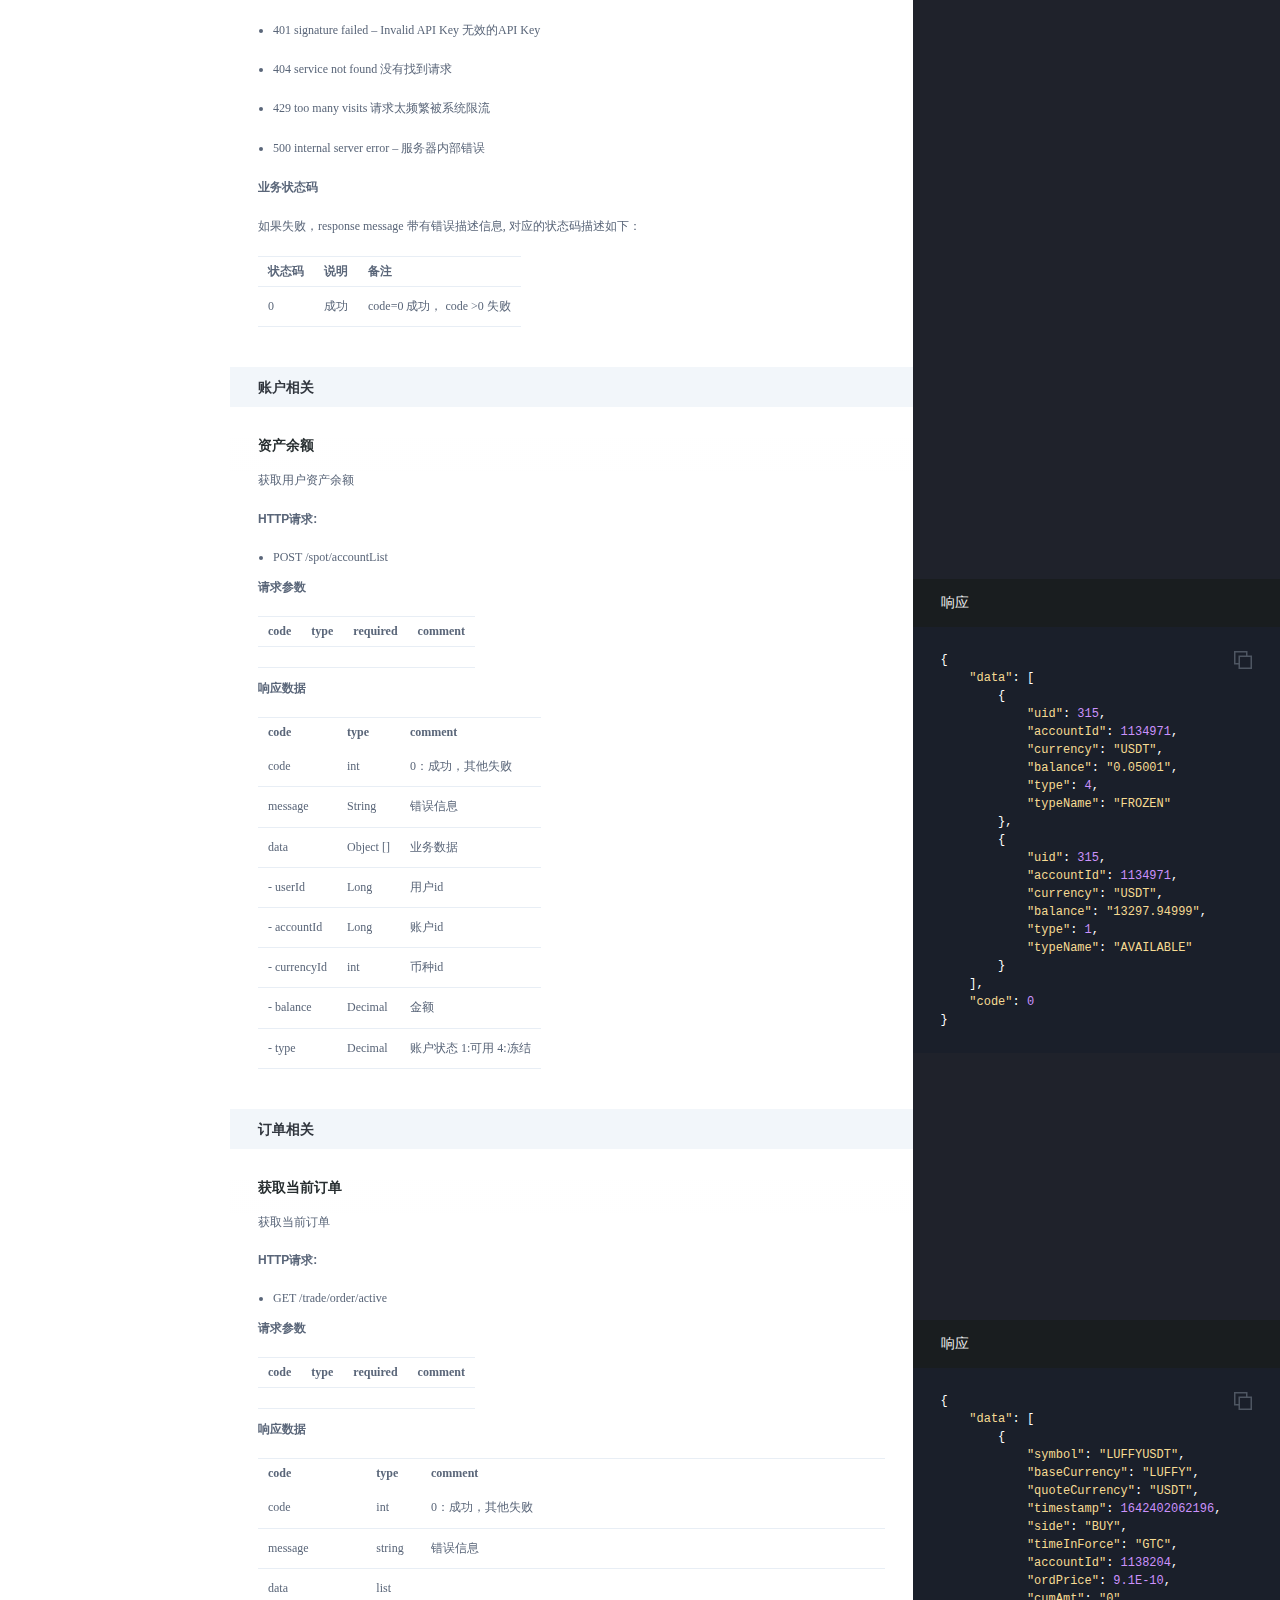
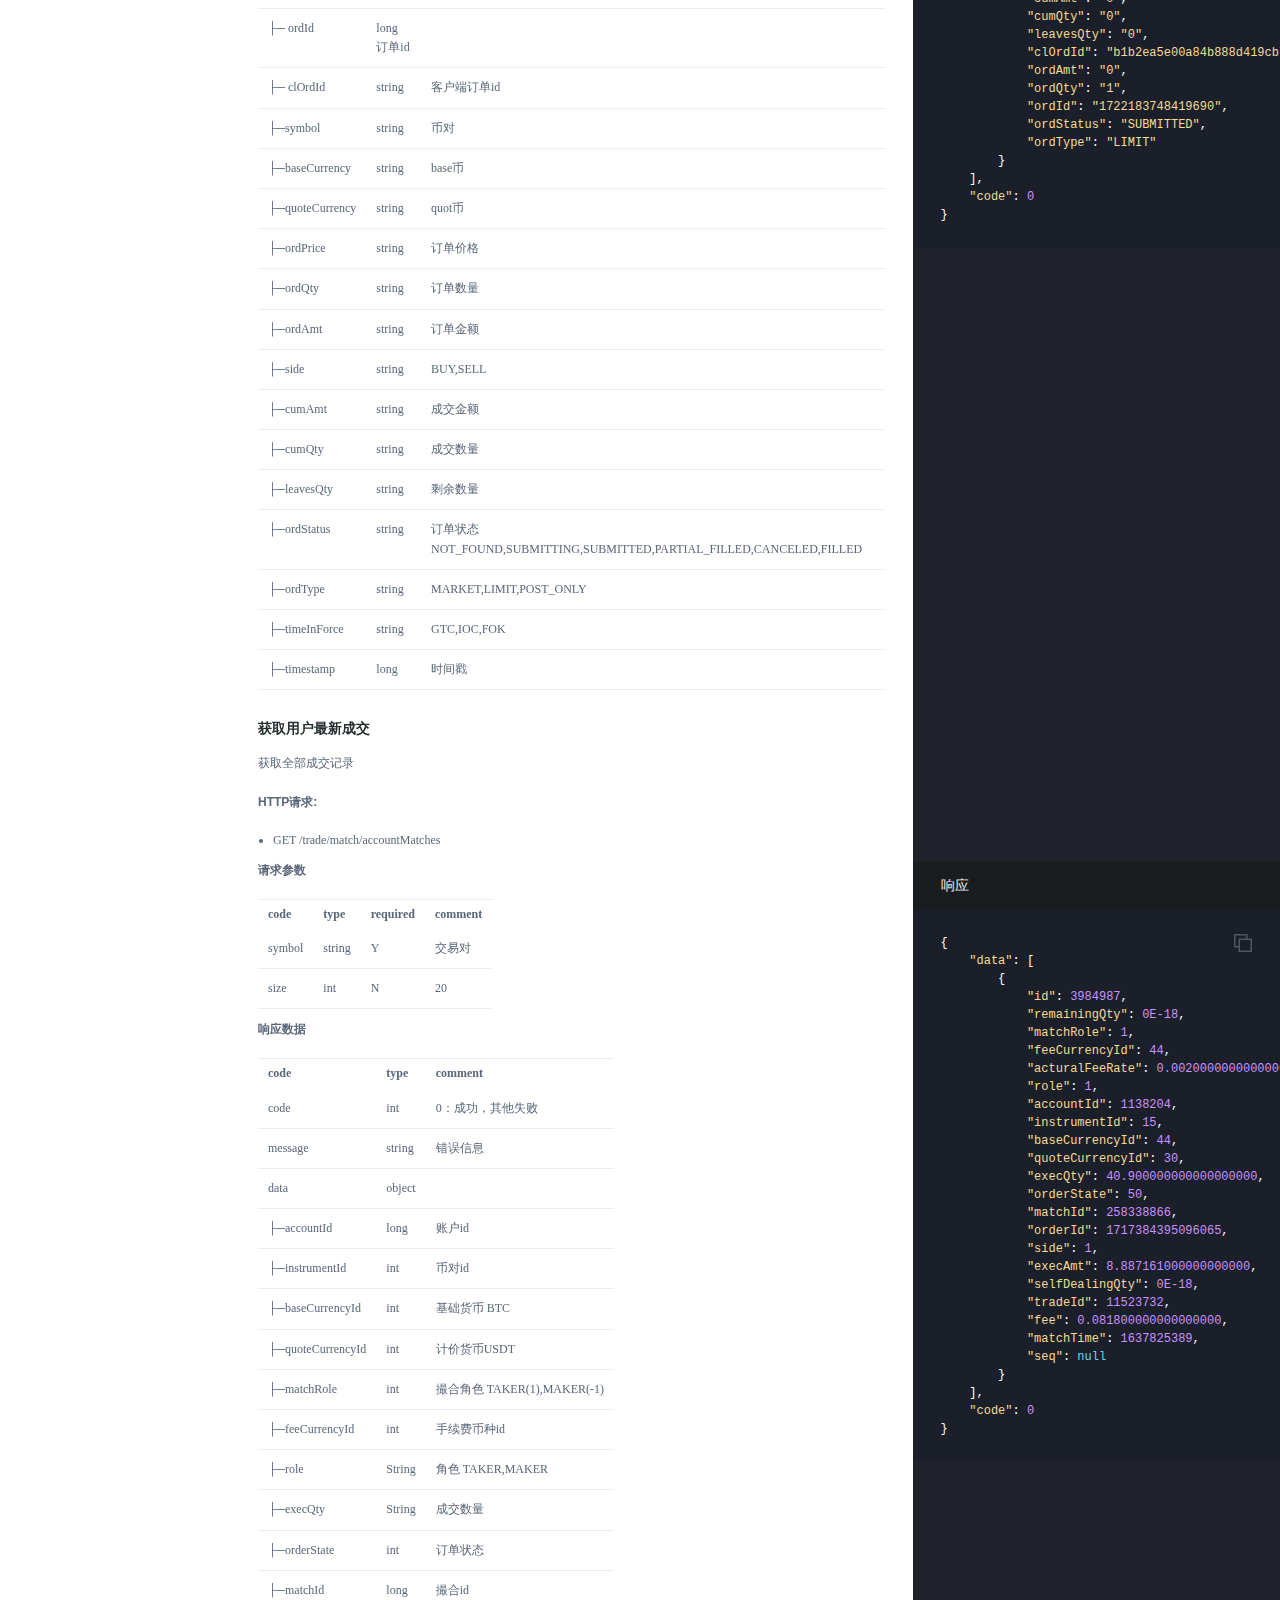
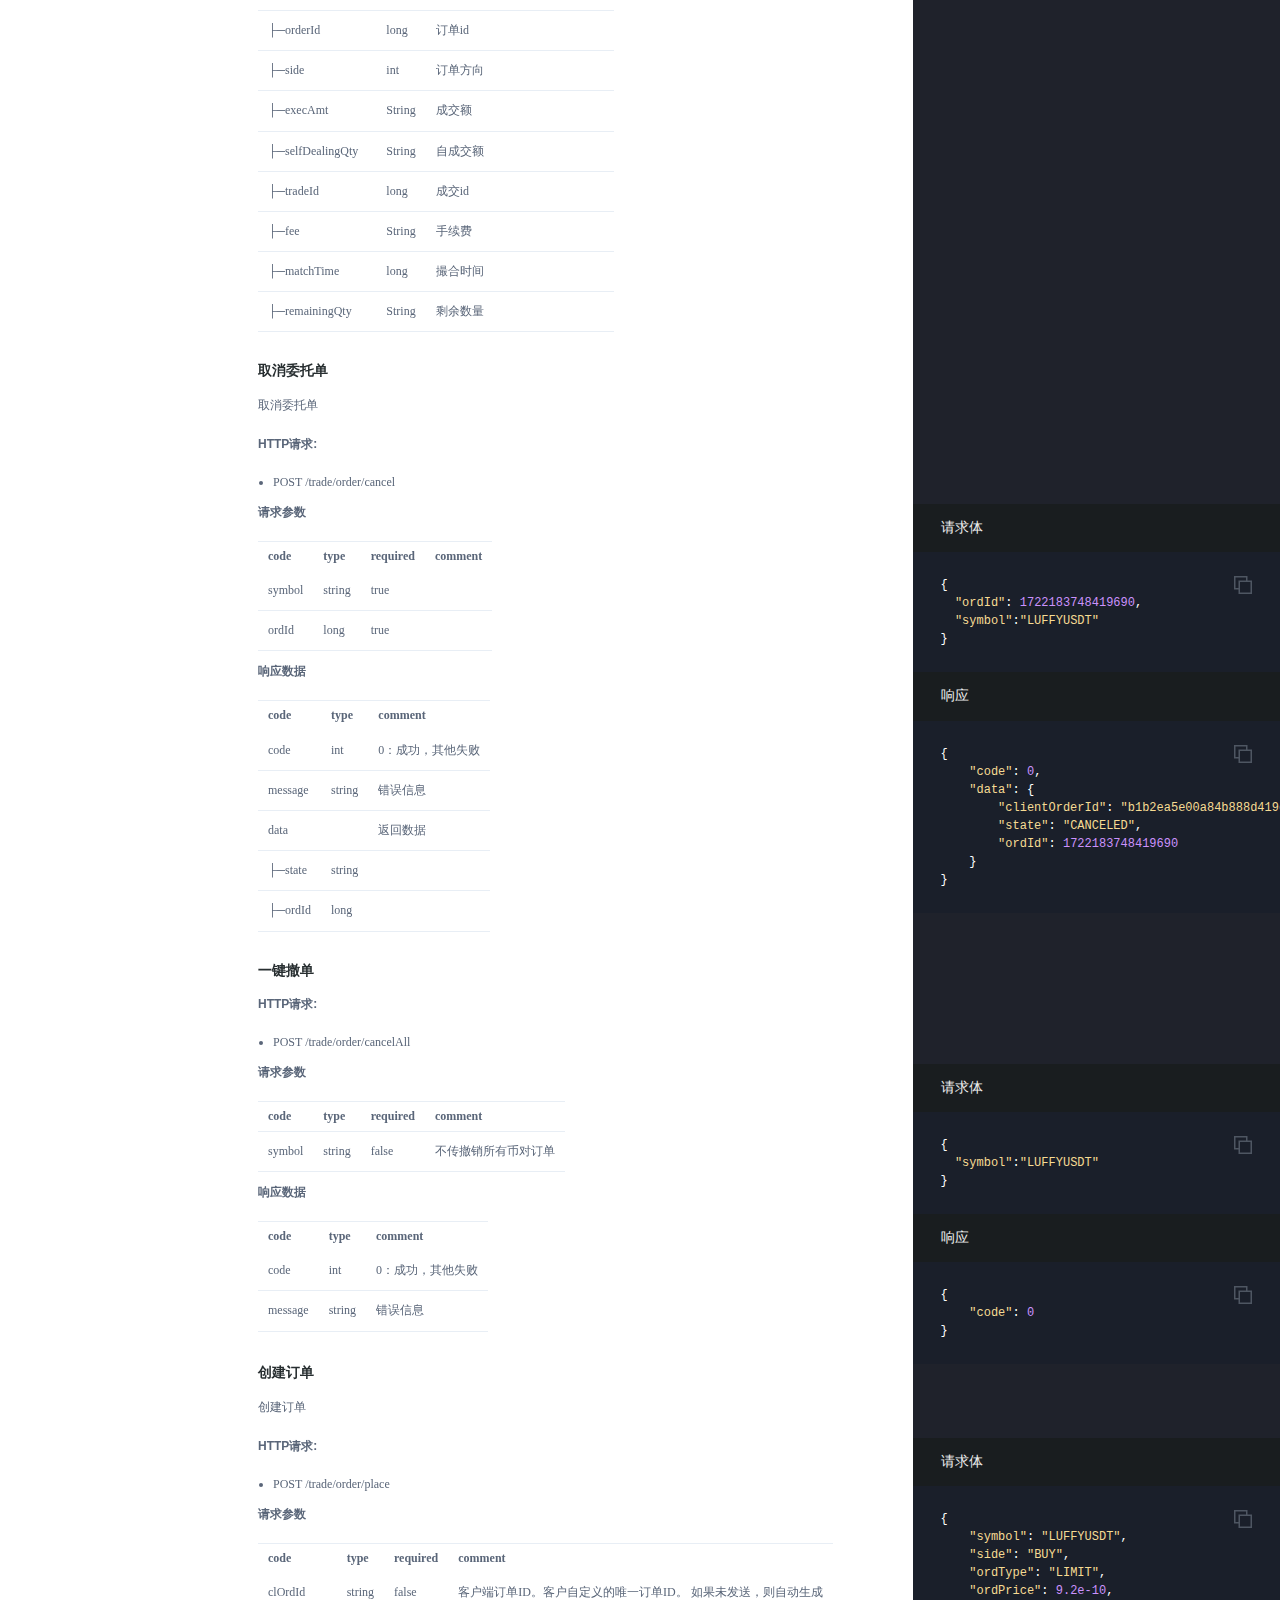
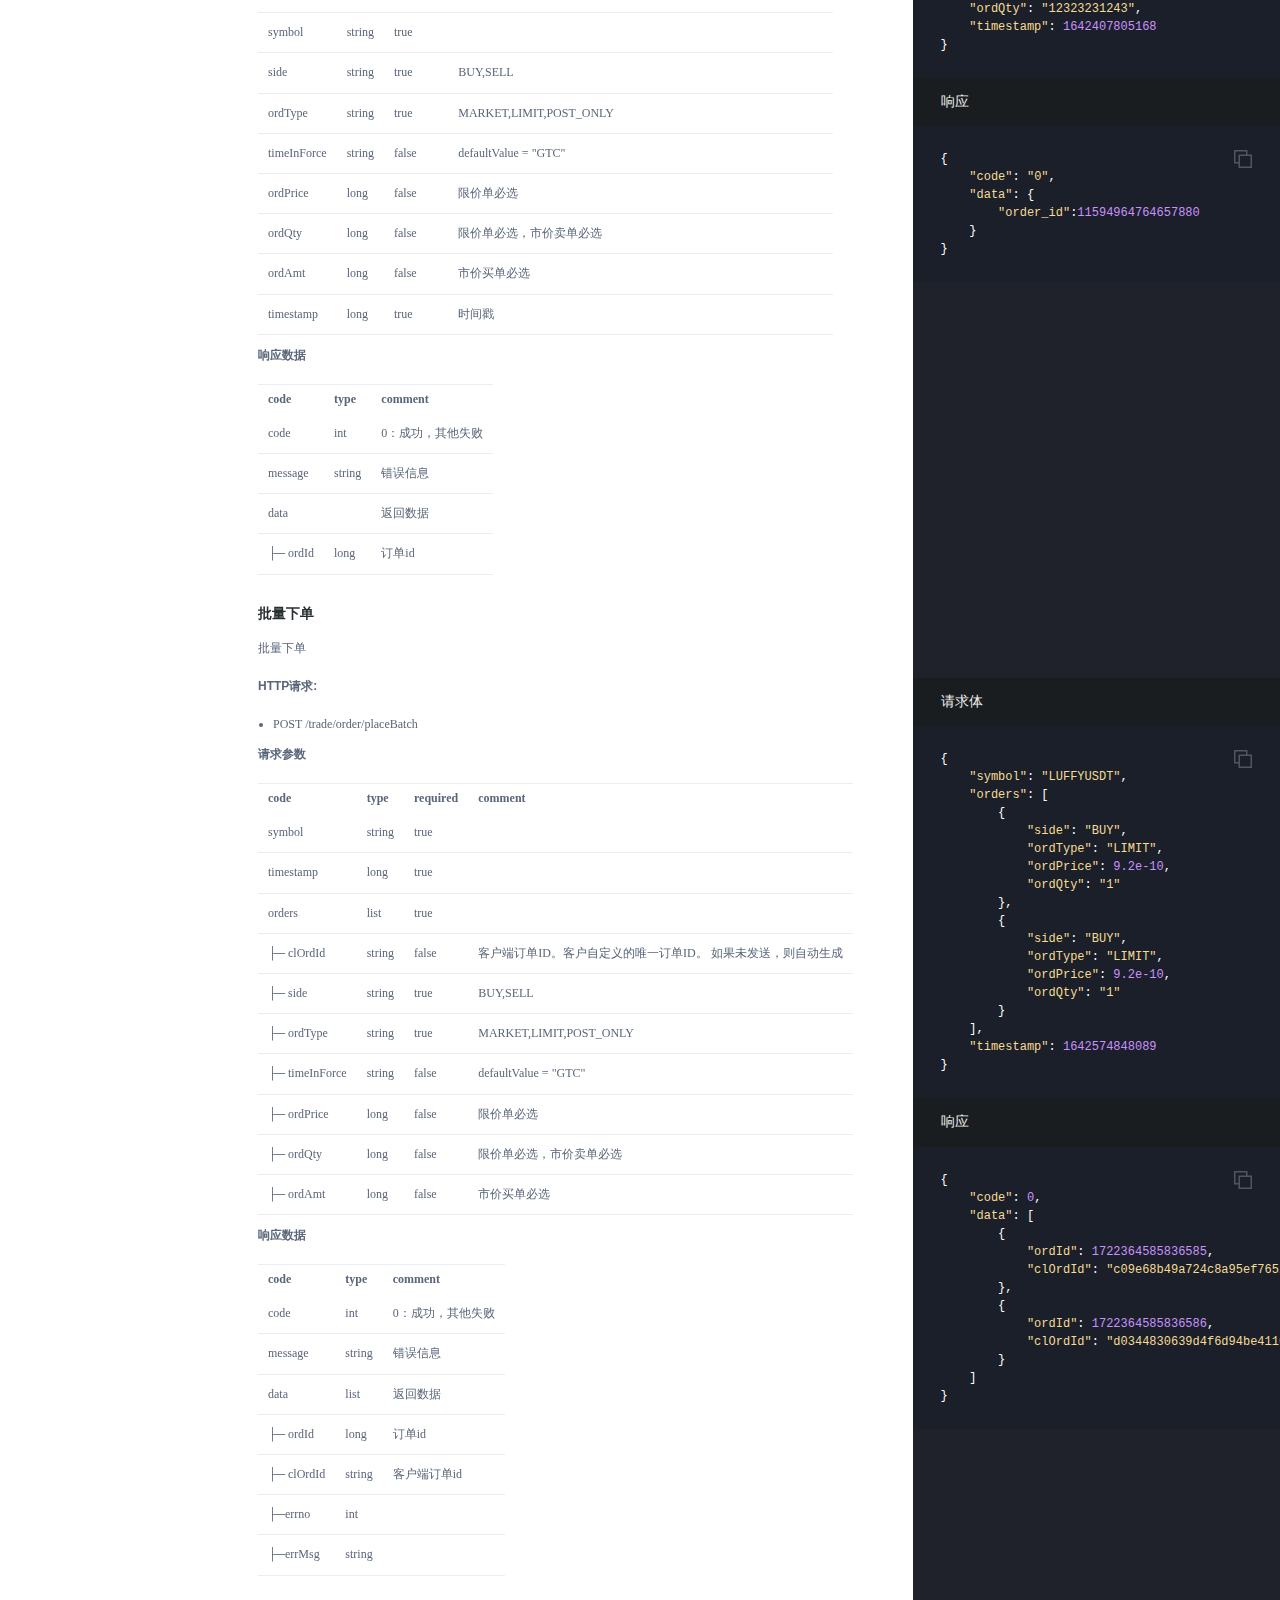
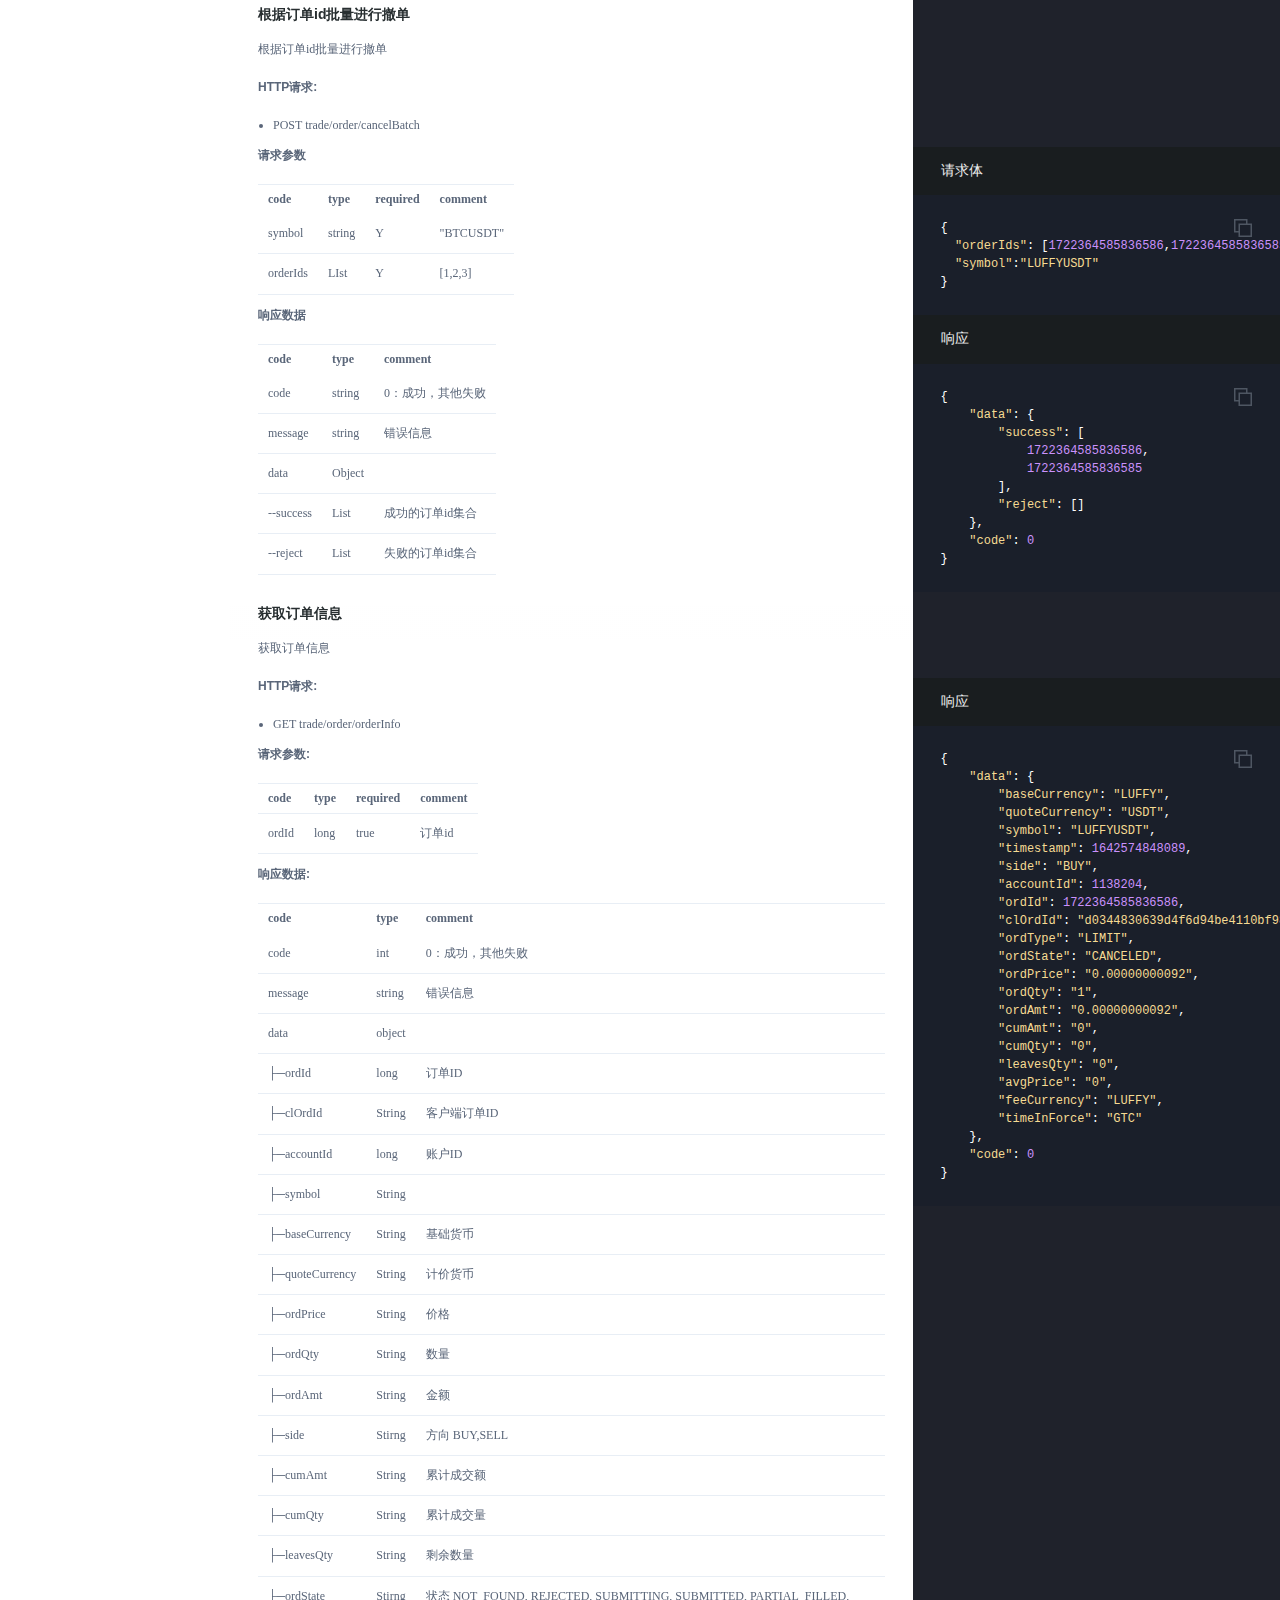
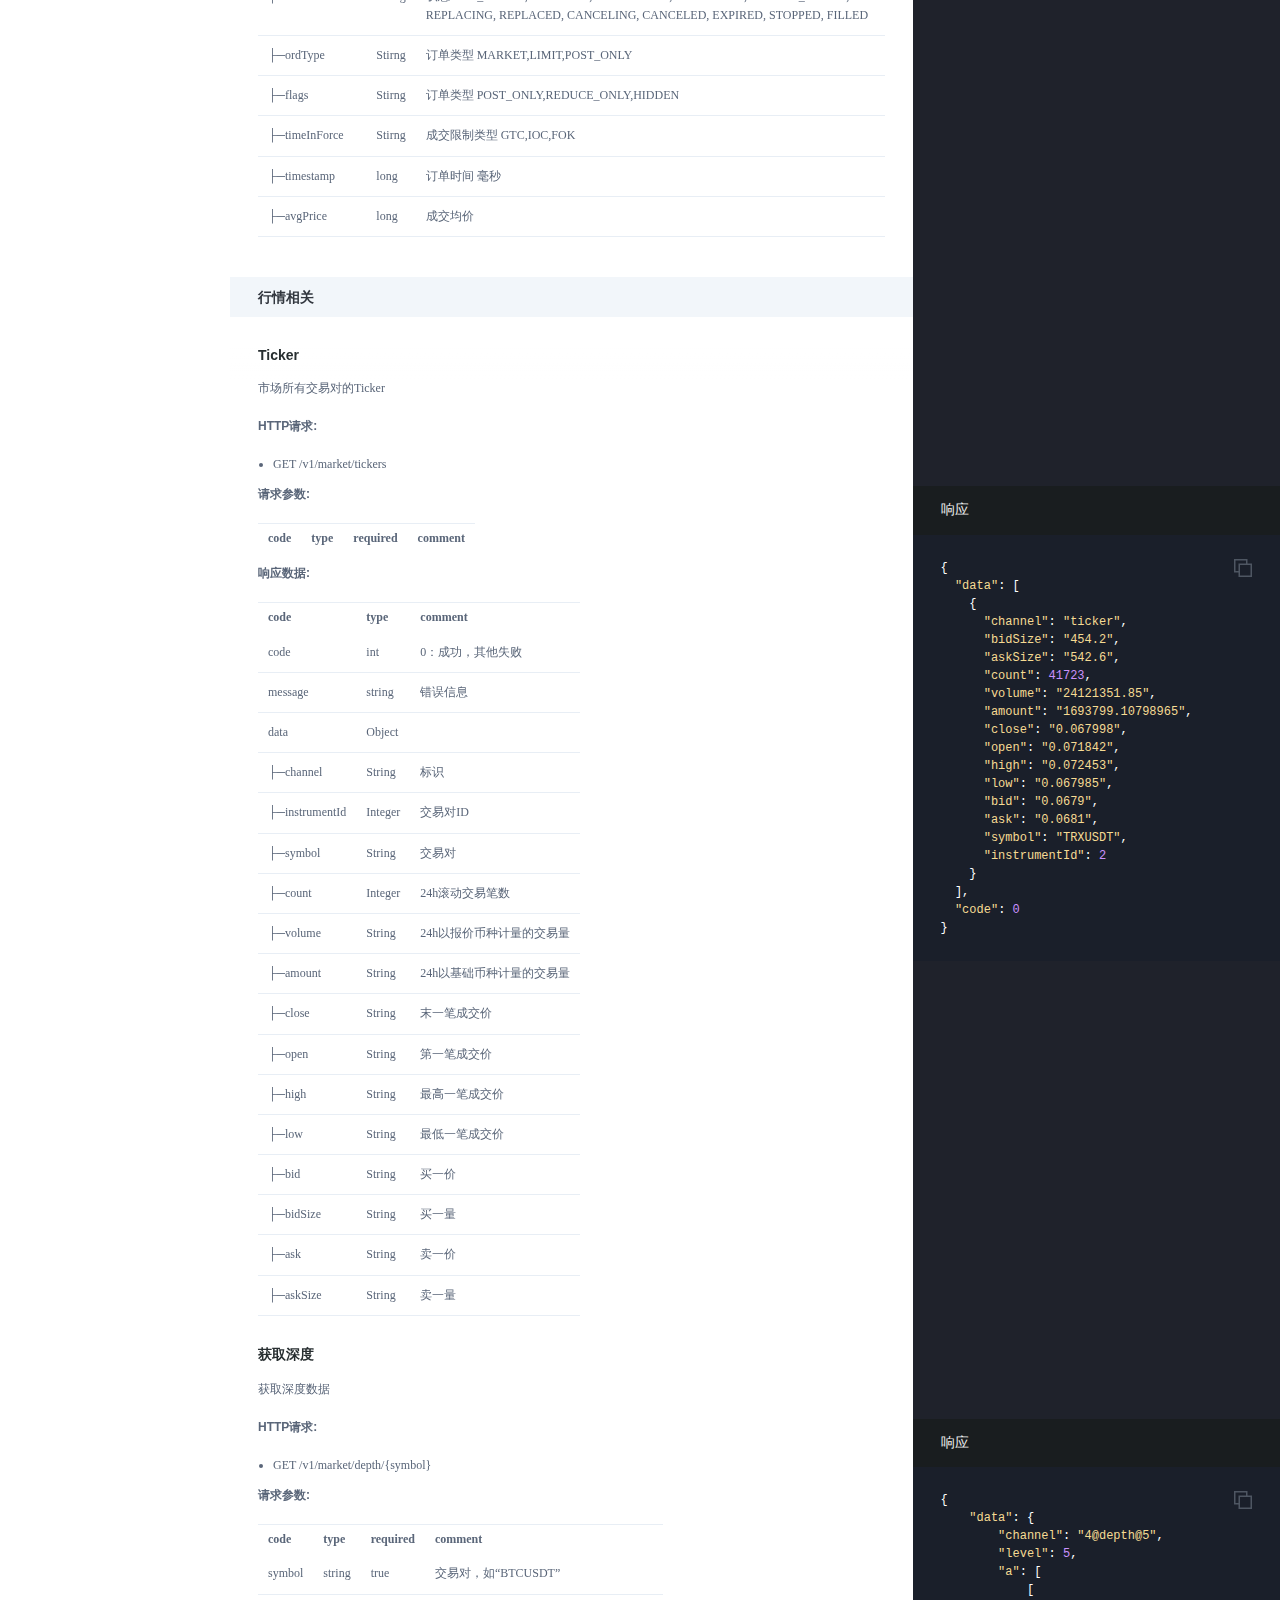
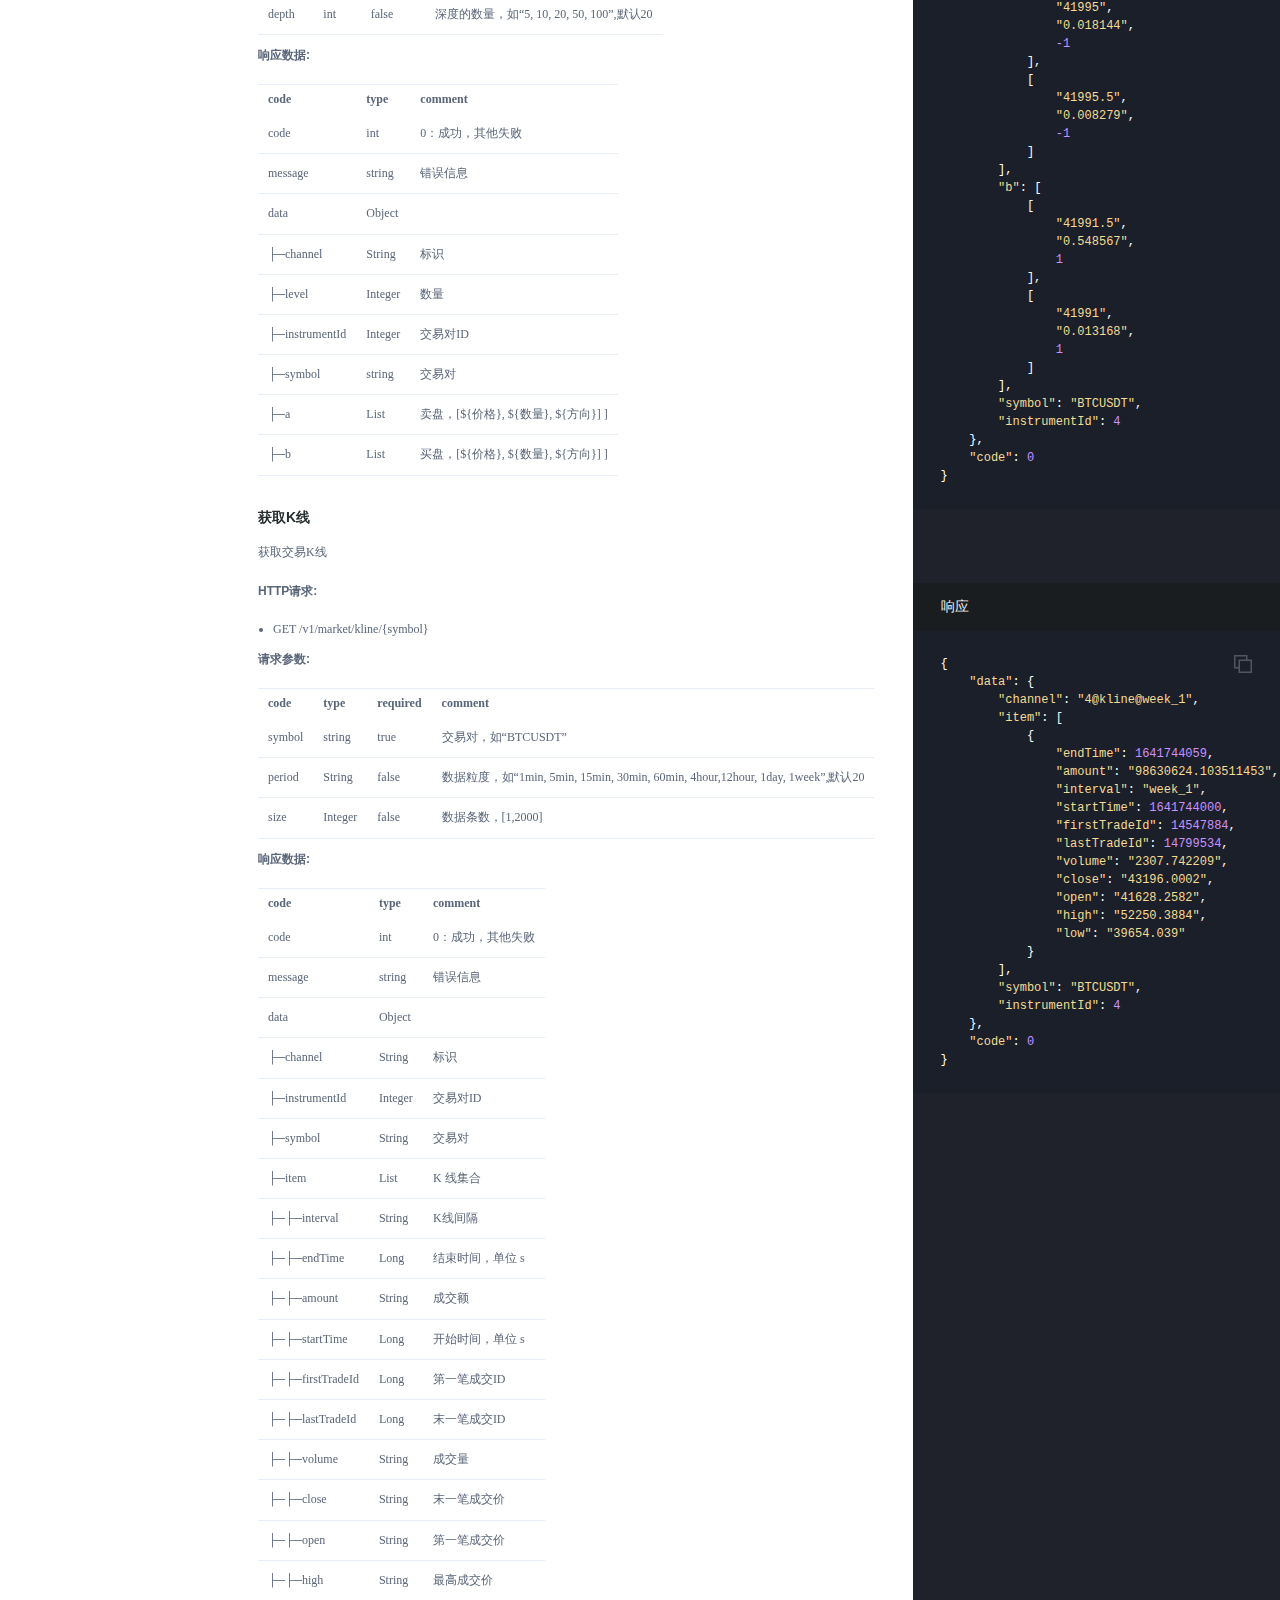
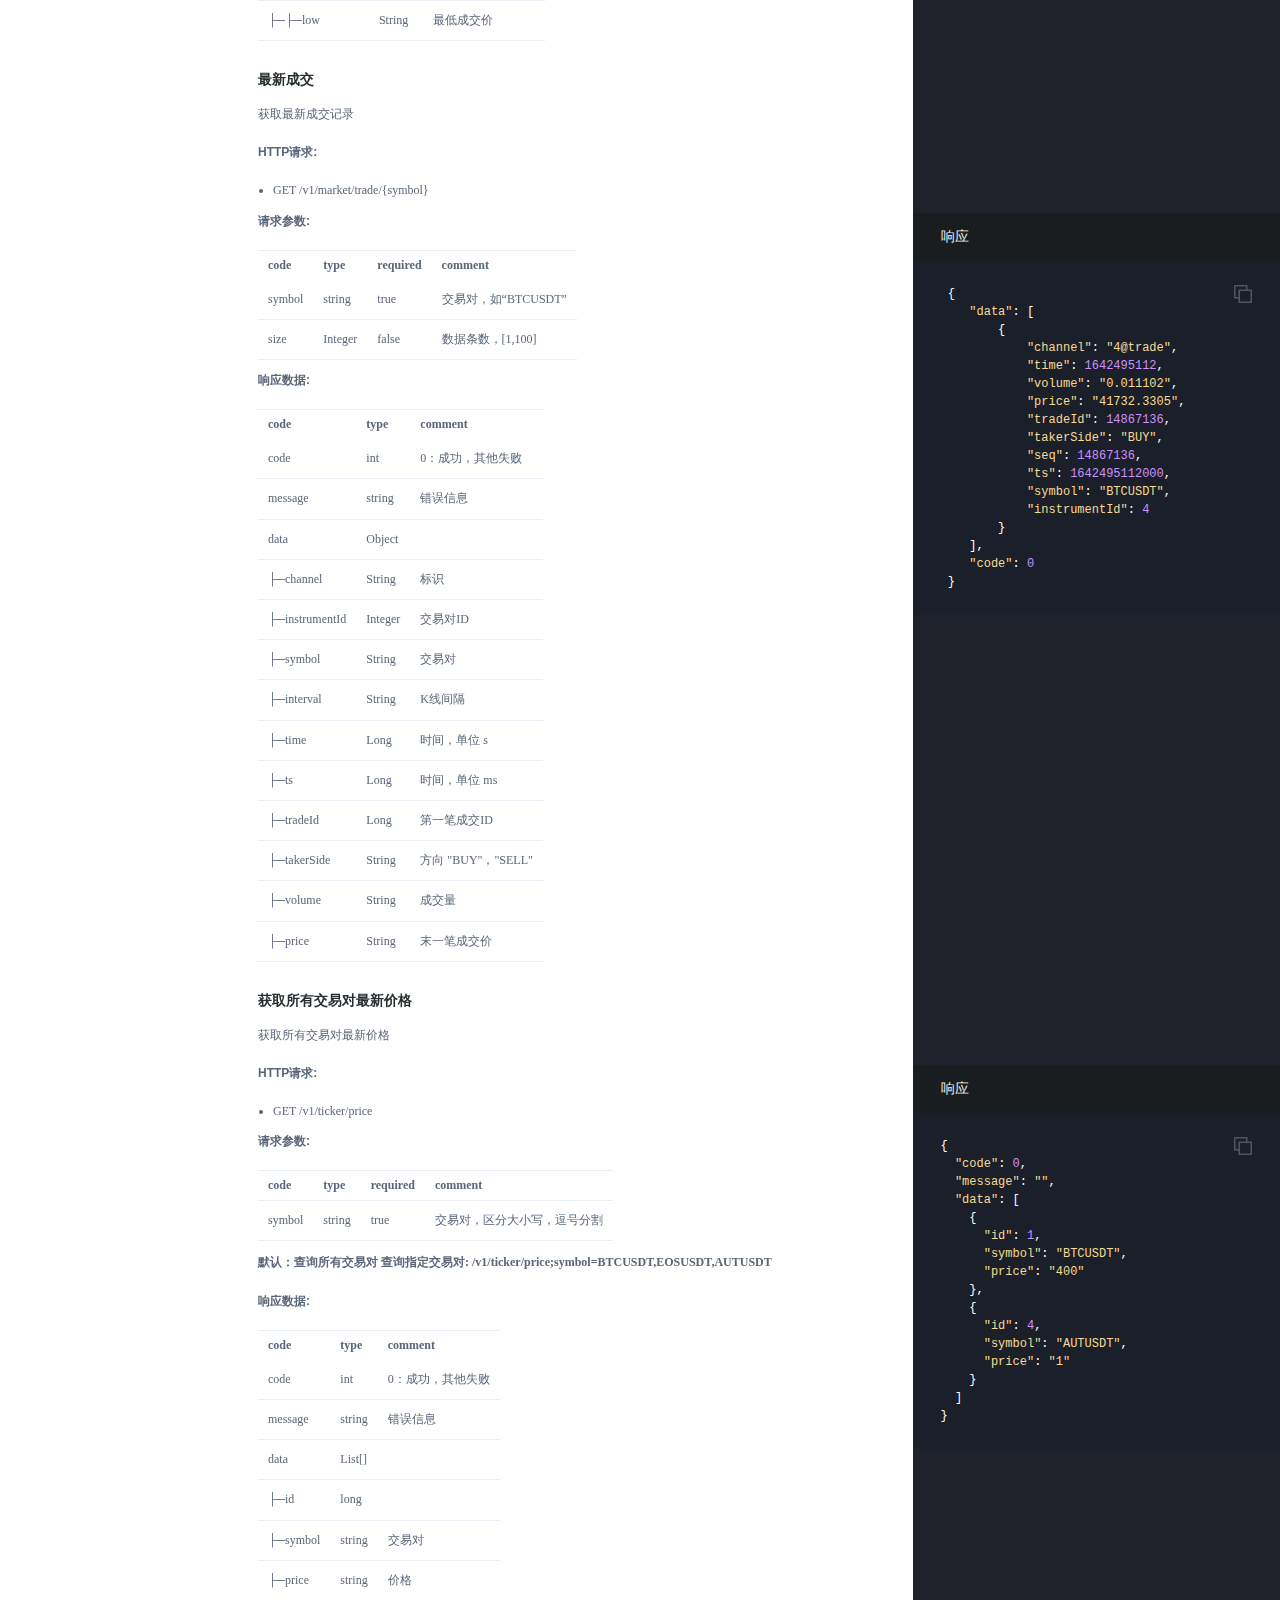
==== commit b20dccbf: "publish: fix python" ====
--- a/cn/index.html
+++ b/cn/index.html
@@ -613,7 +613,7 @@
 
 <p><strong>Python示例</strong></p>
 
-<p>https://coinstore-sg-encryption.s3.ap-southeast-1.amazonaws.com/filesUpload/ex1/public/coinstore.py.py</p>
+<p>https://coinstore-sg-encryption.s3.ap-southeast-1.amazonaws.com/filesUpload/ex1/public/coinstore.py</p>
 <h1 id='api'>API接入说明</h1><h2 id='5b7654a66a'><span id="a3">请求格式</span></h2>
 <p>所有的API请求都是restful，目前只有两种方法：GET和POST。
 - GET请求：所有的参数都在路径参数里
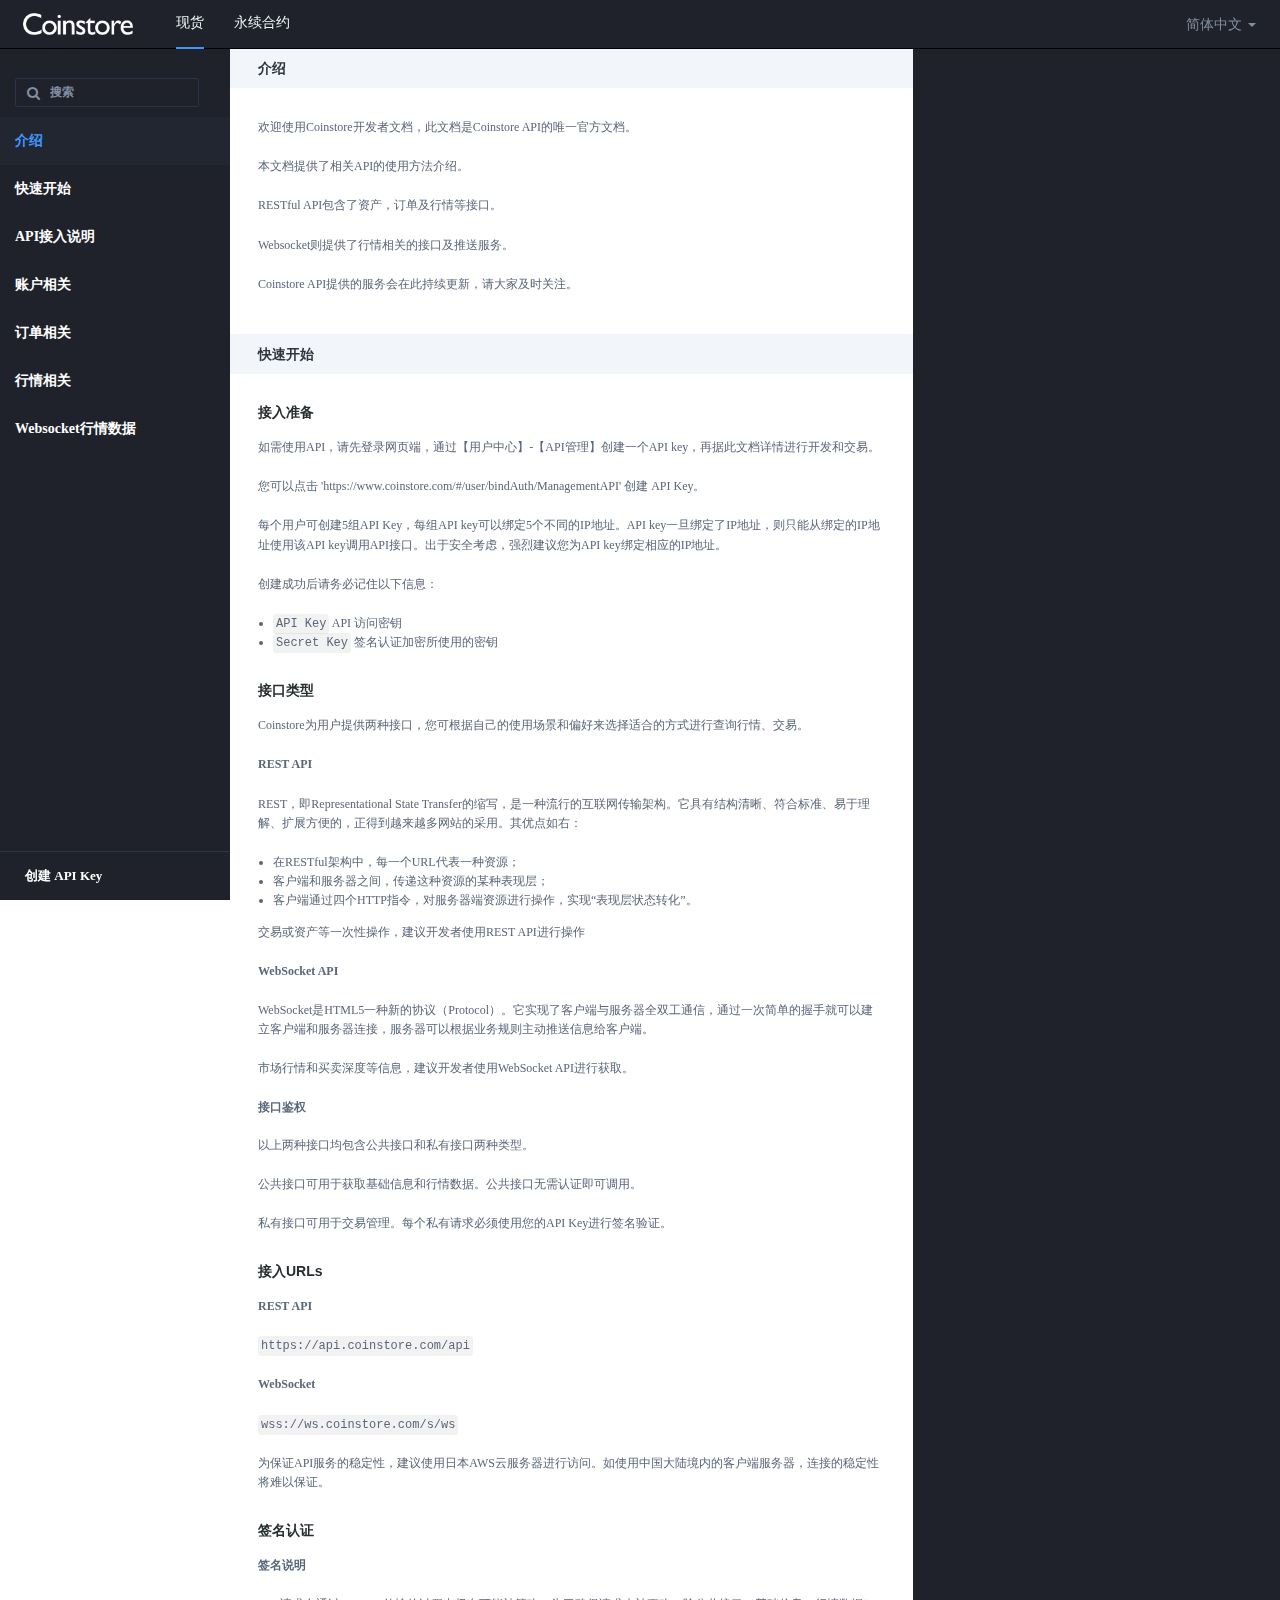
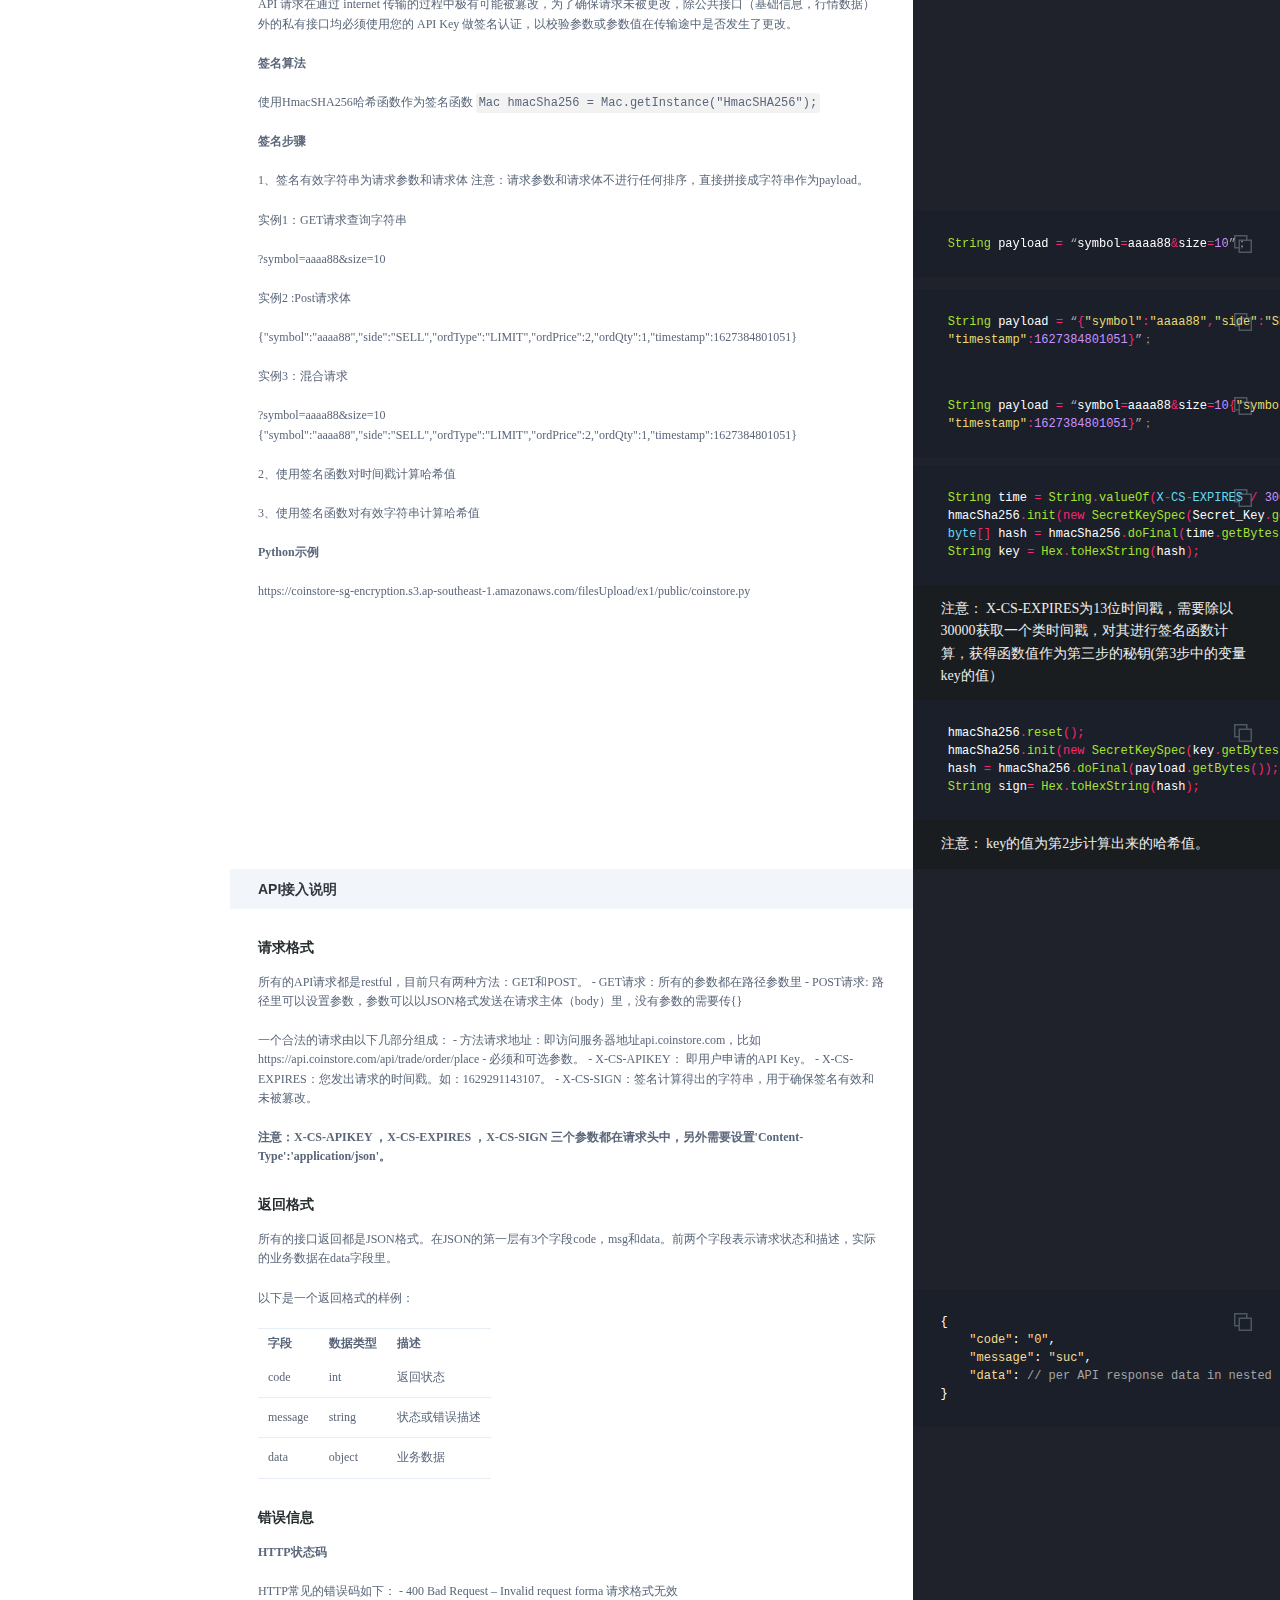
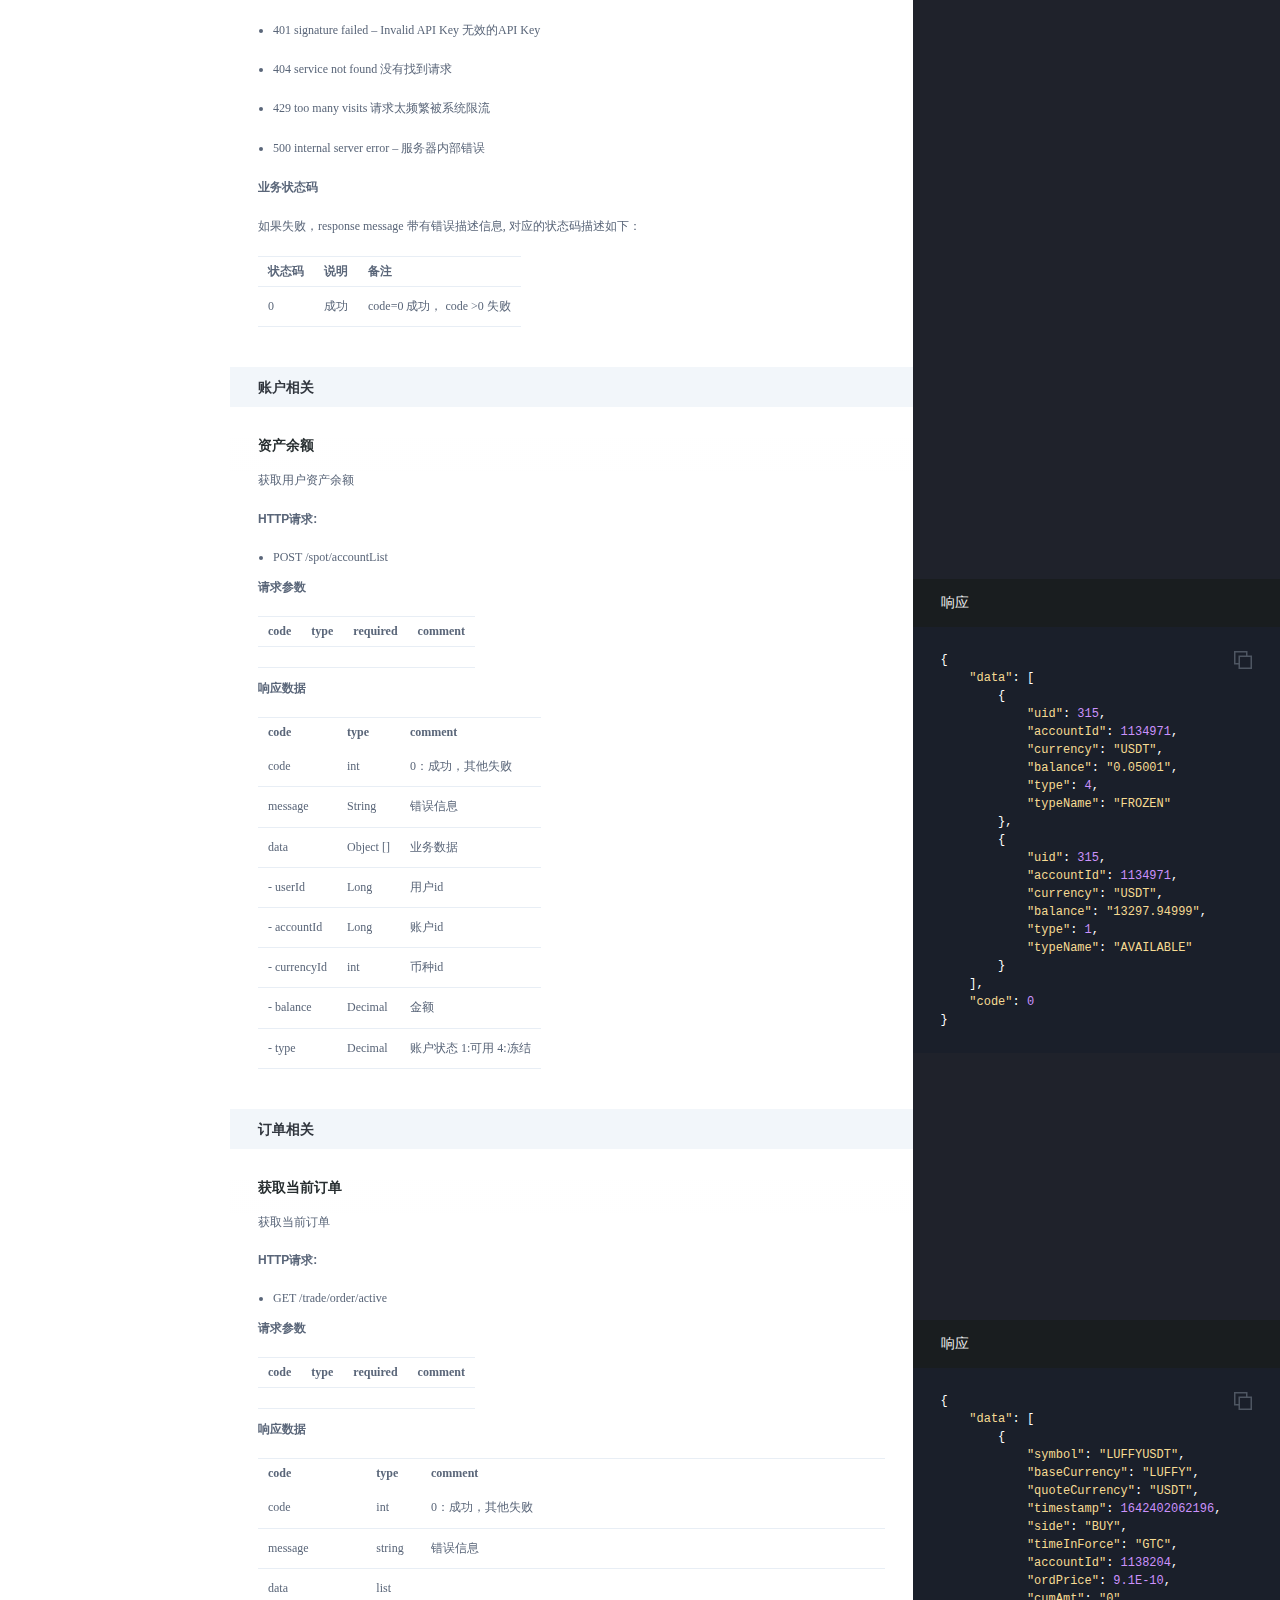
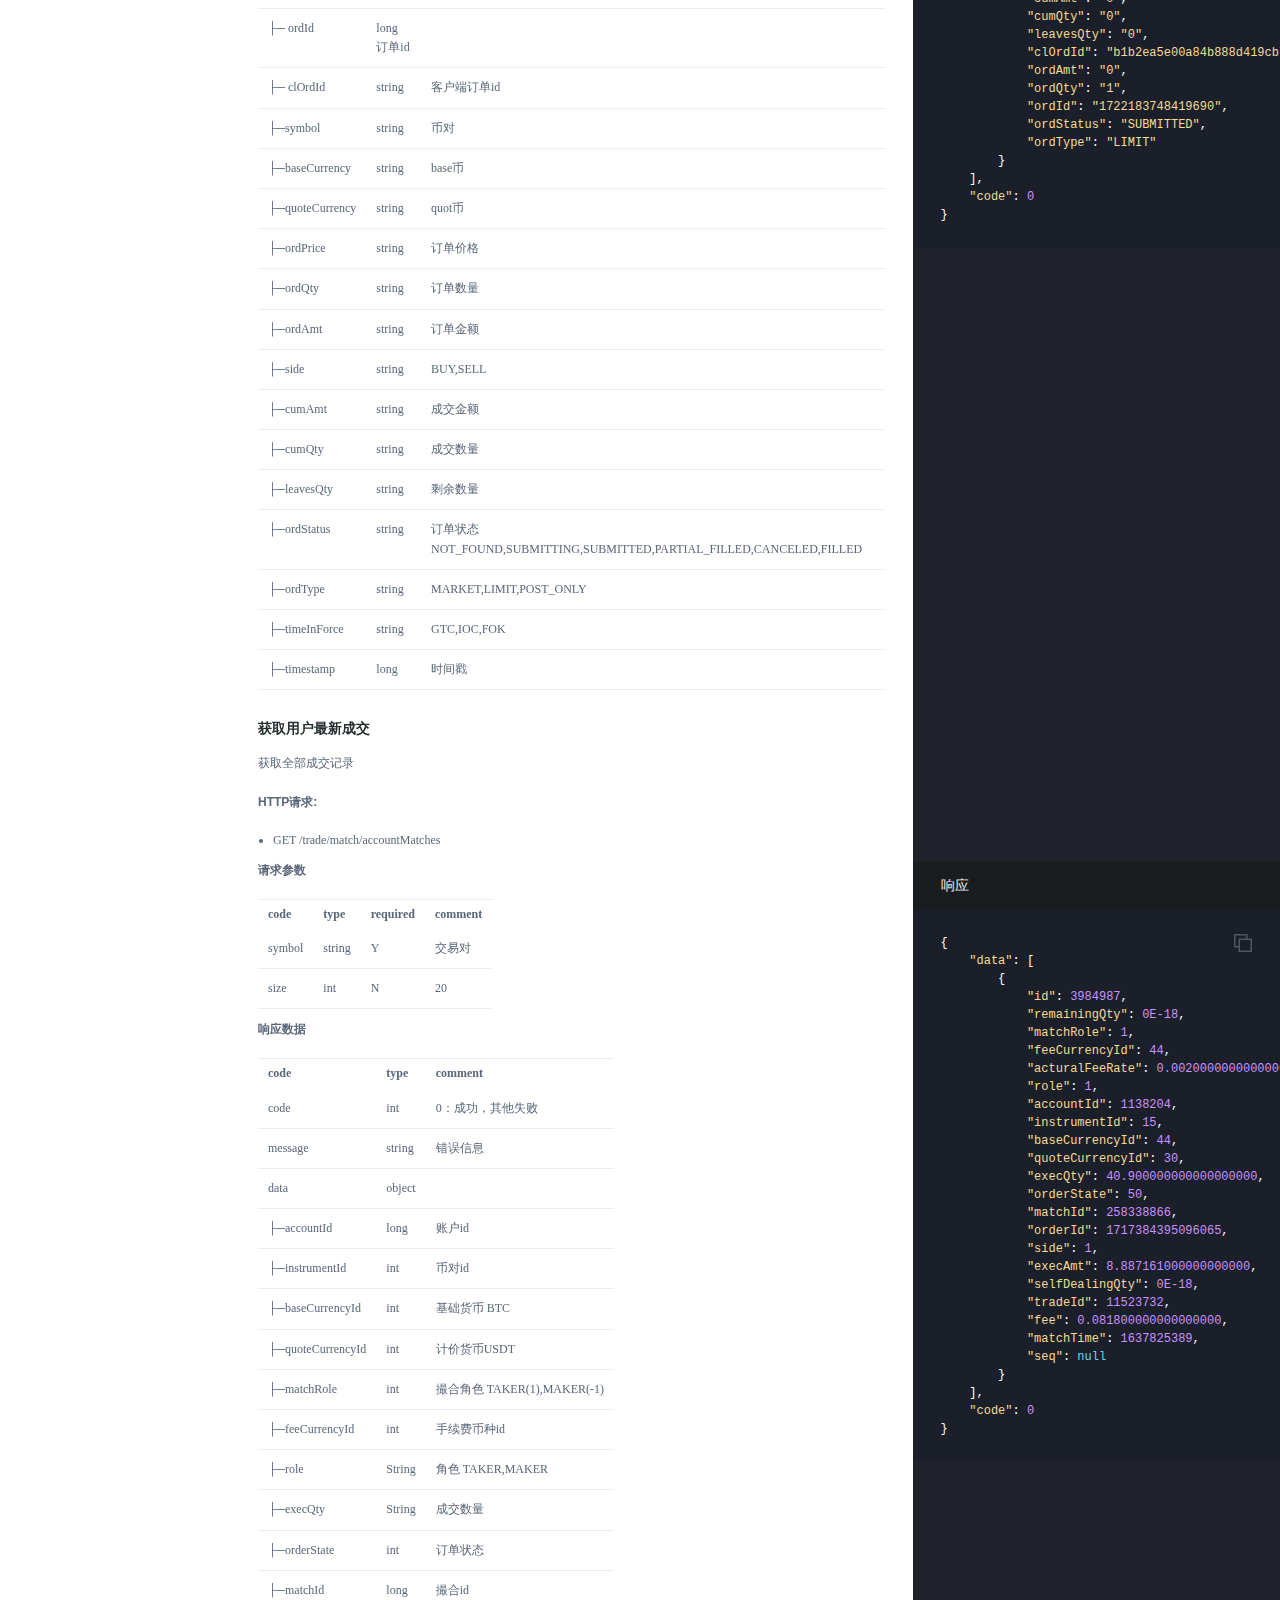
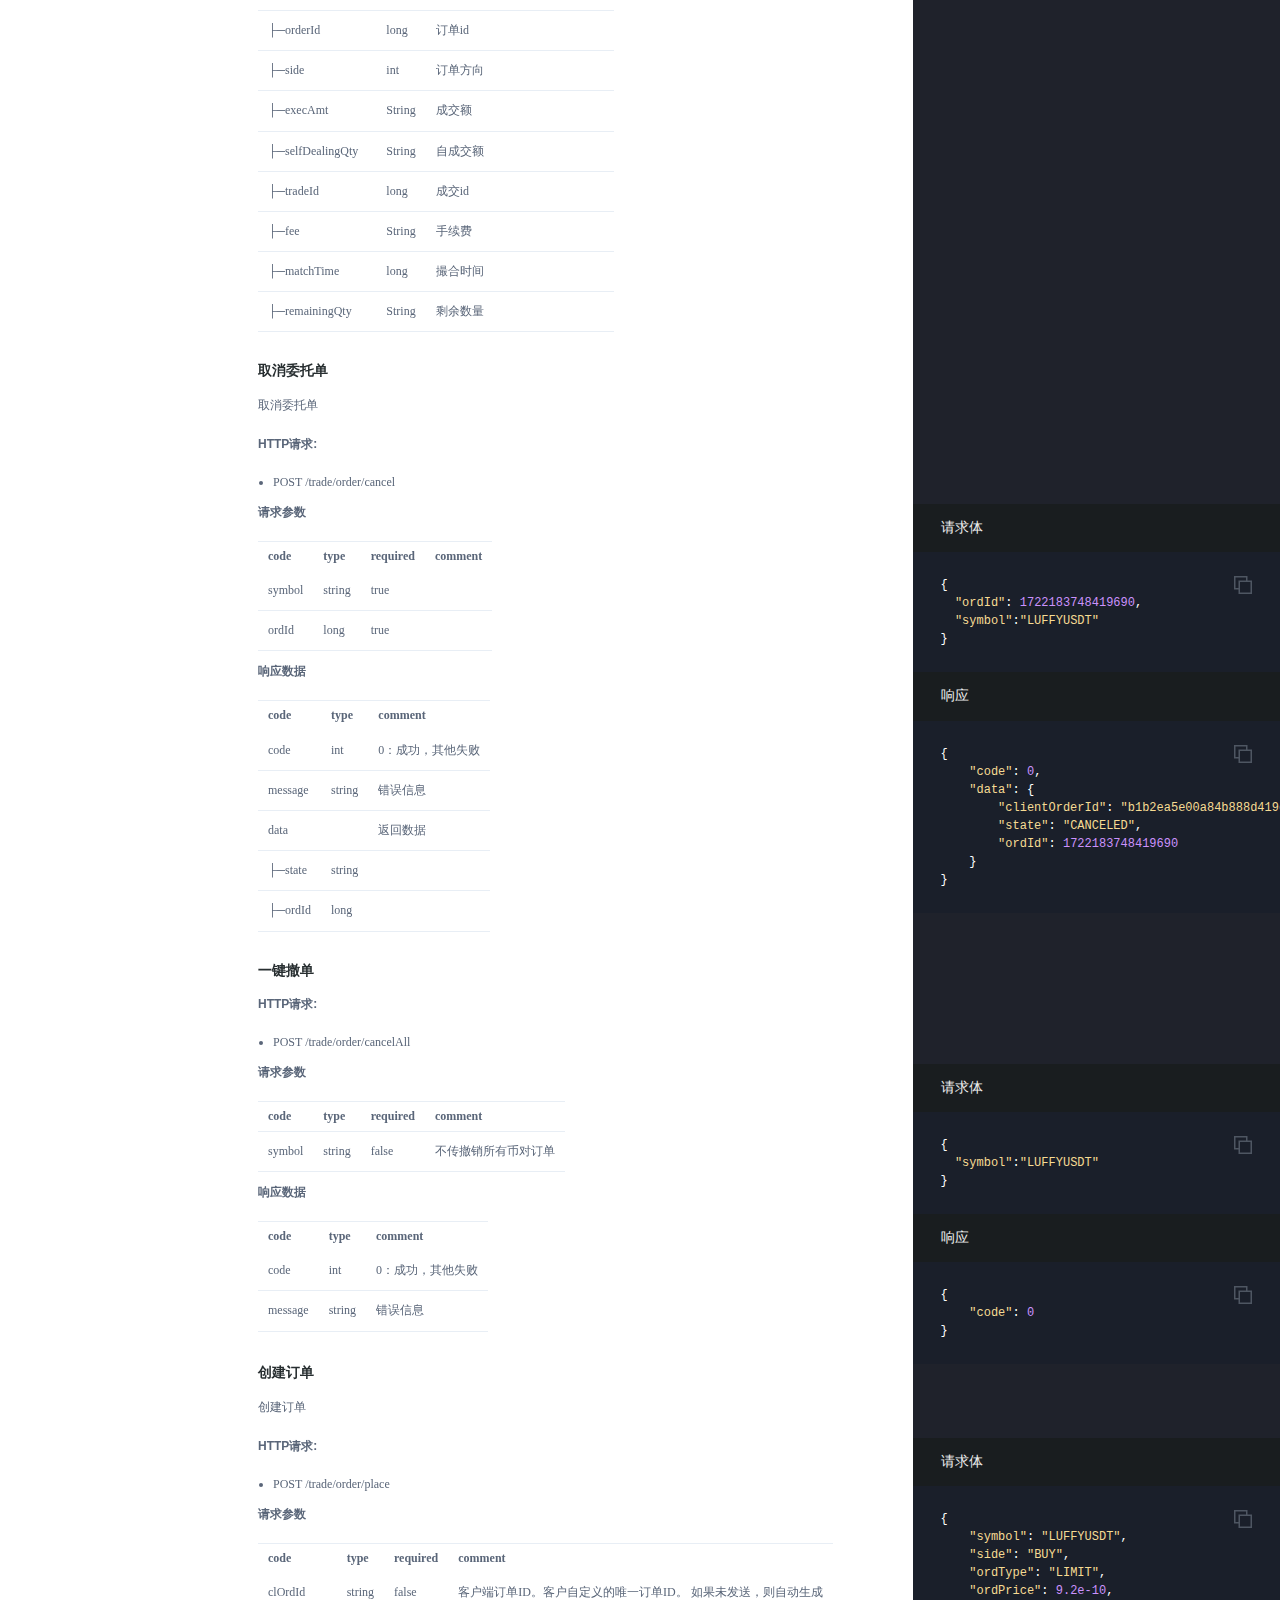
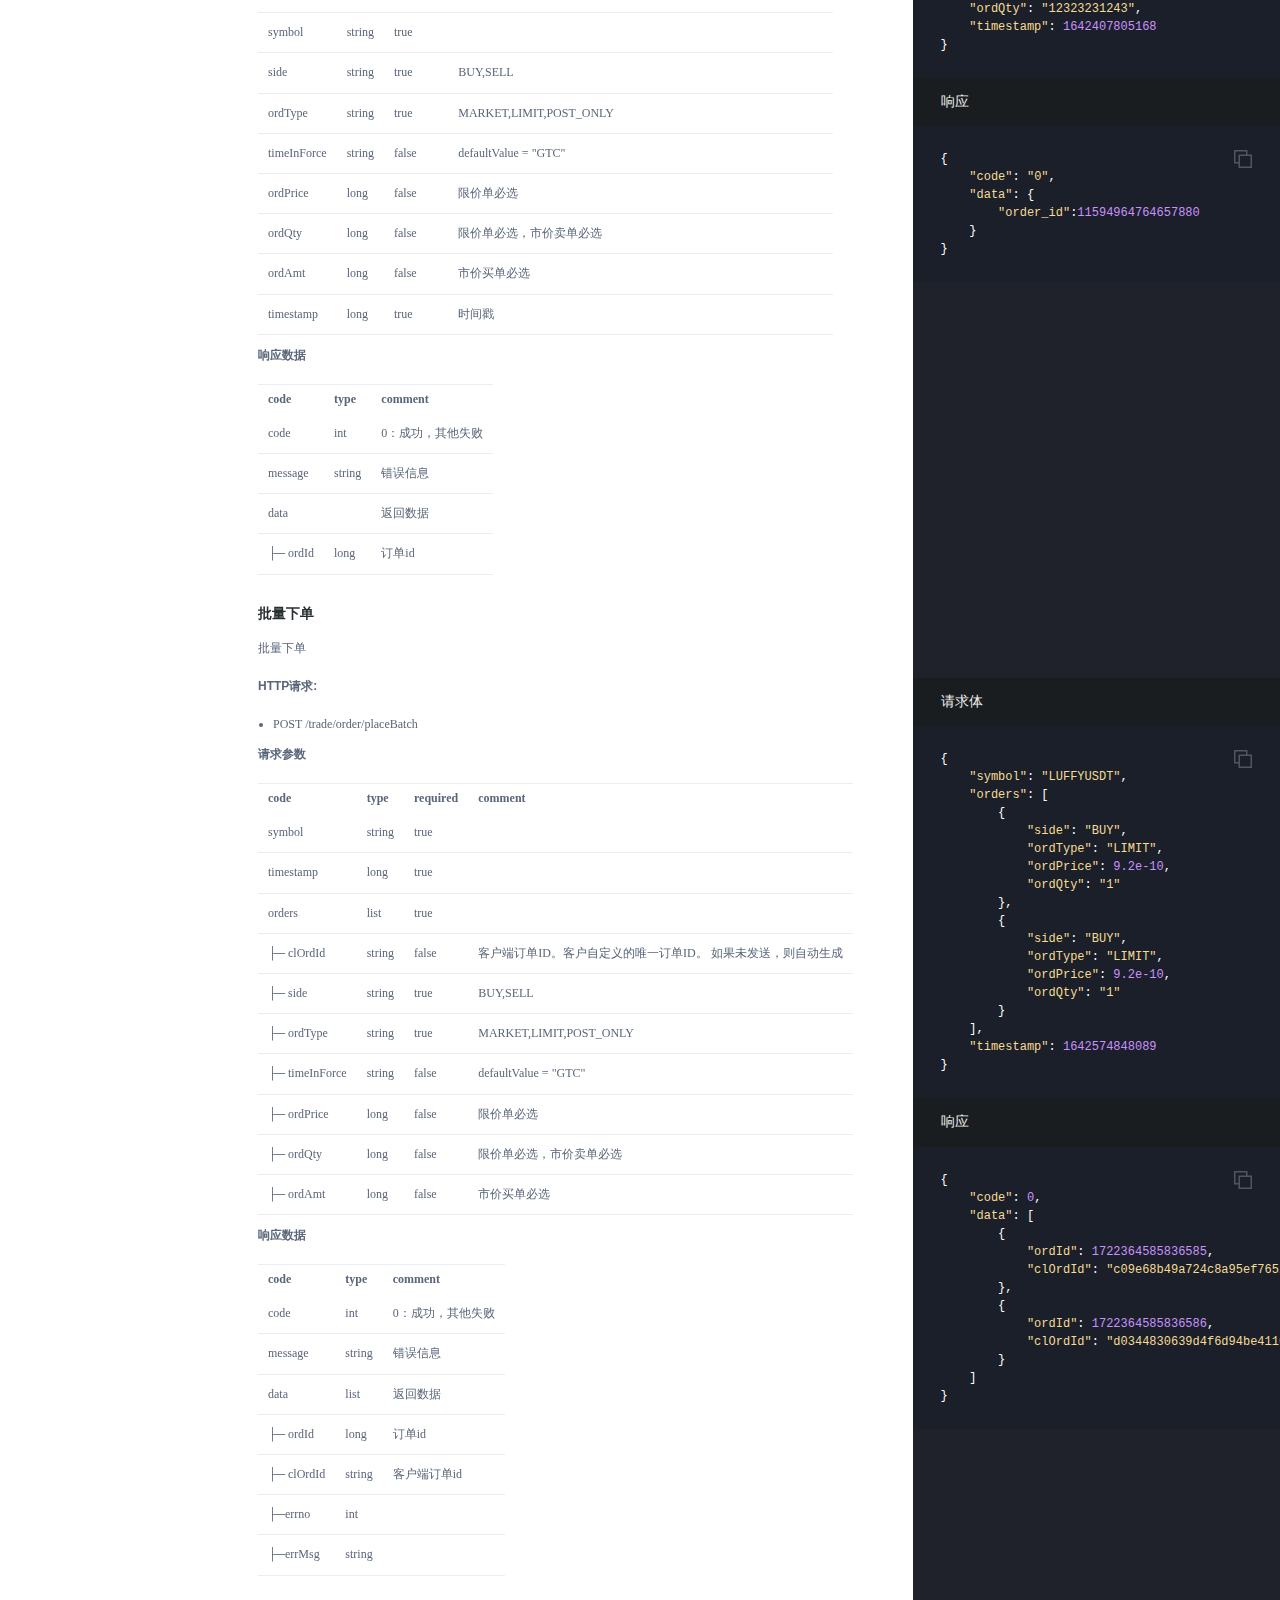
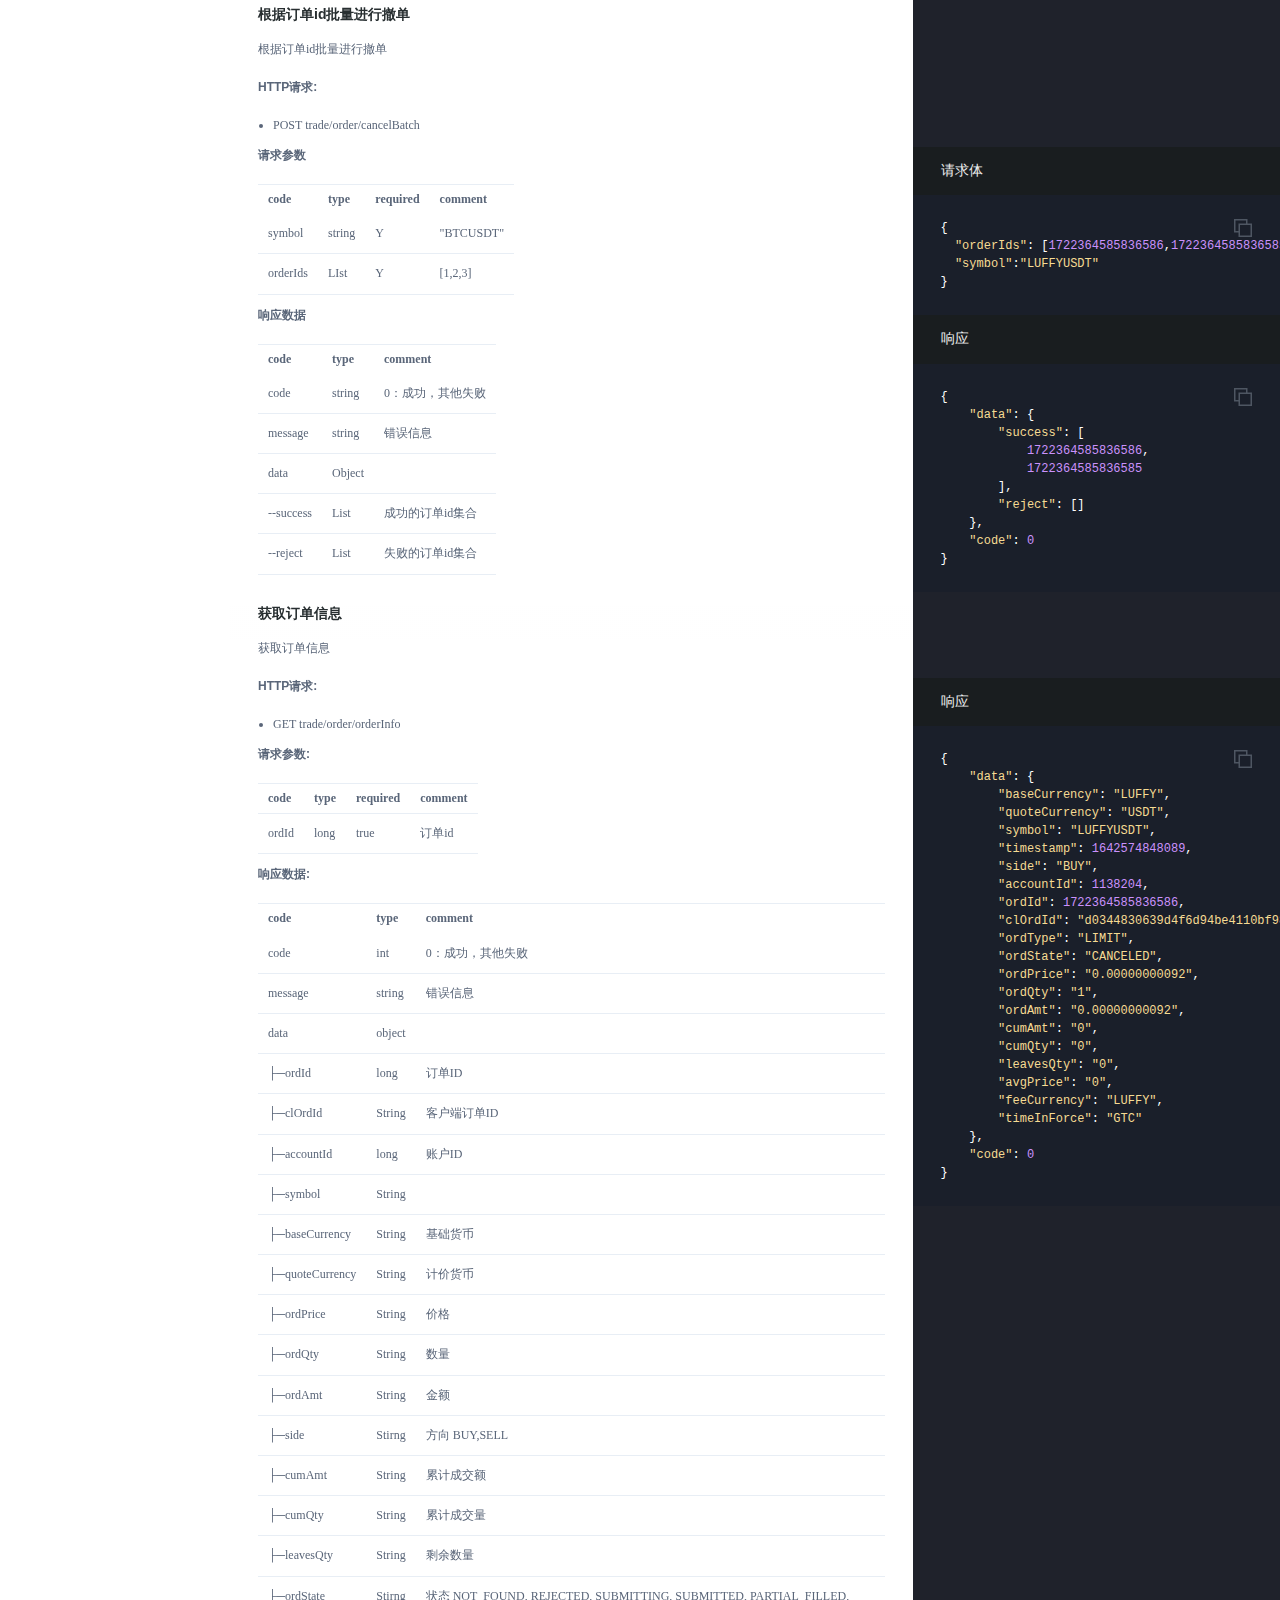
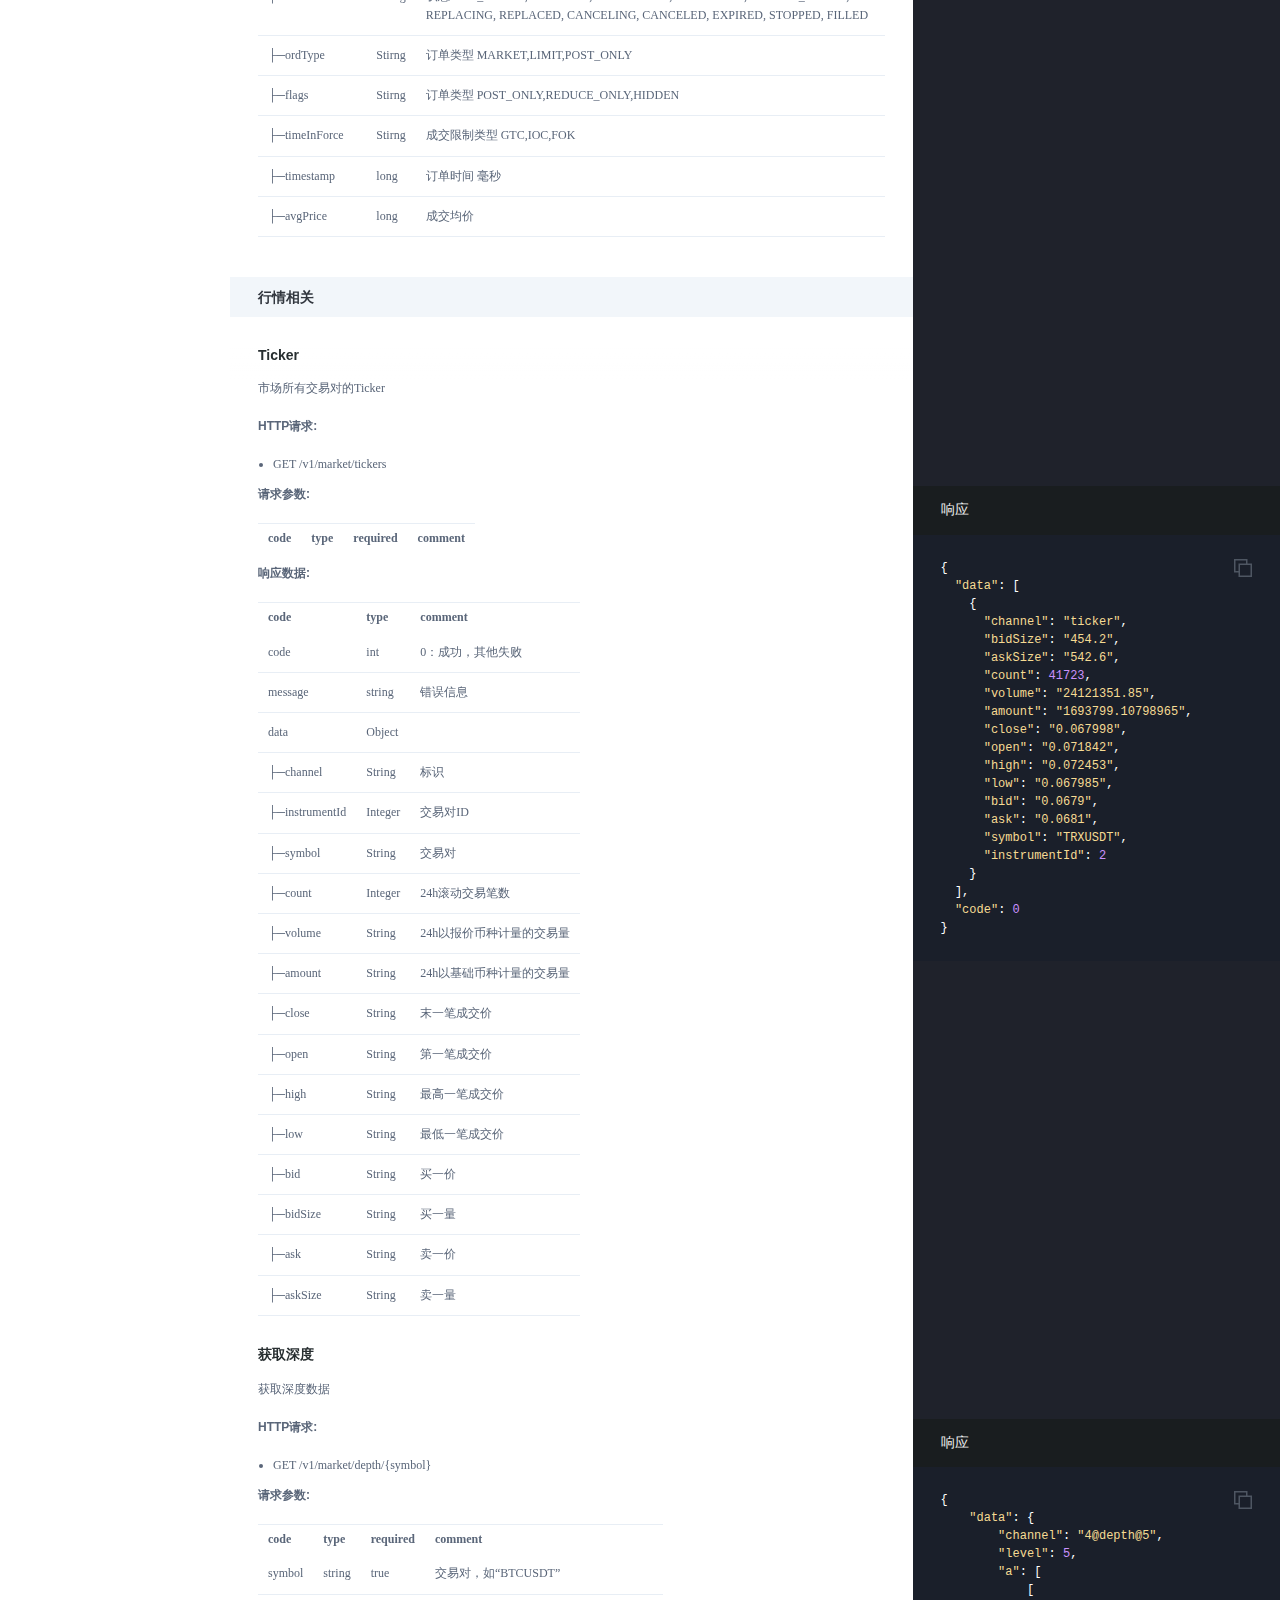
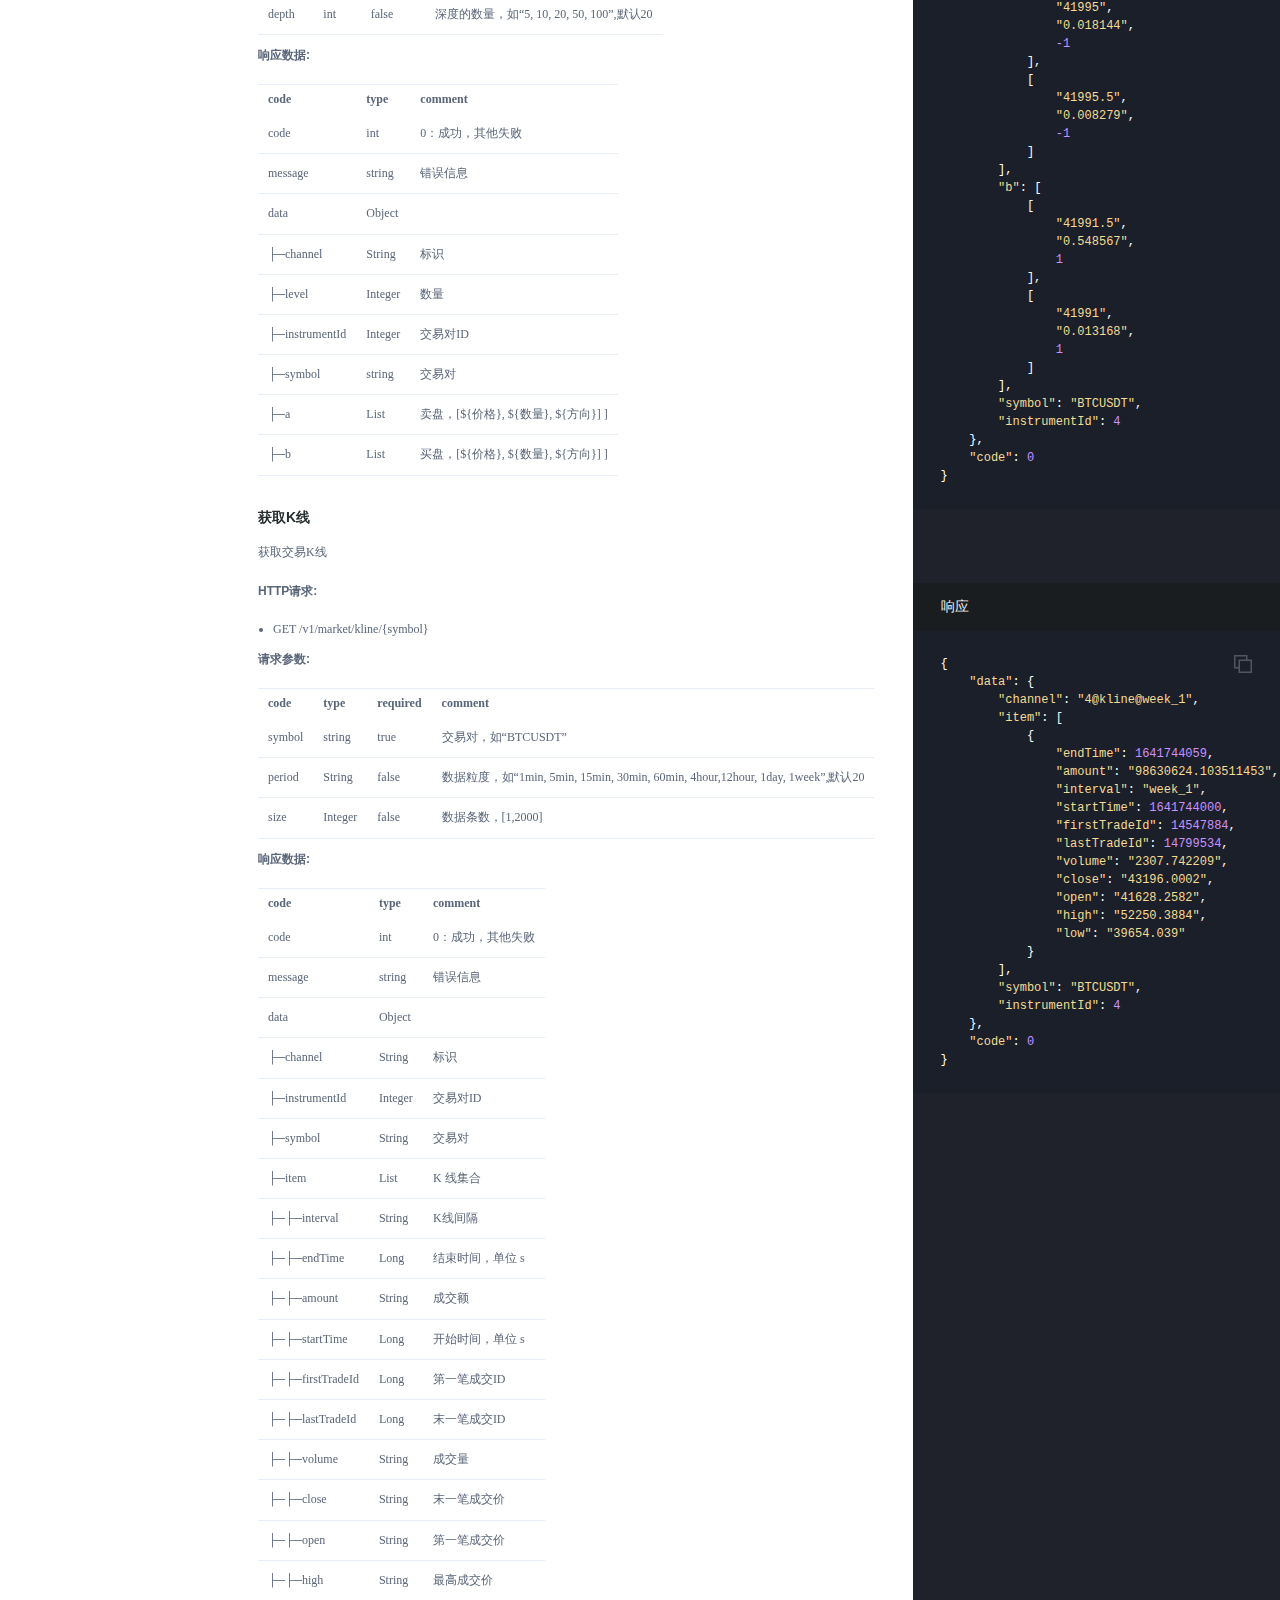
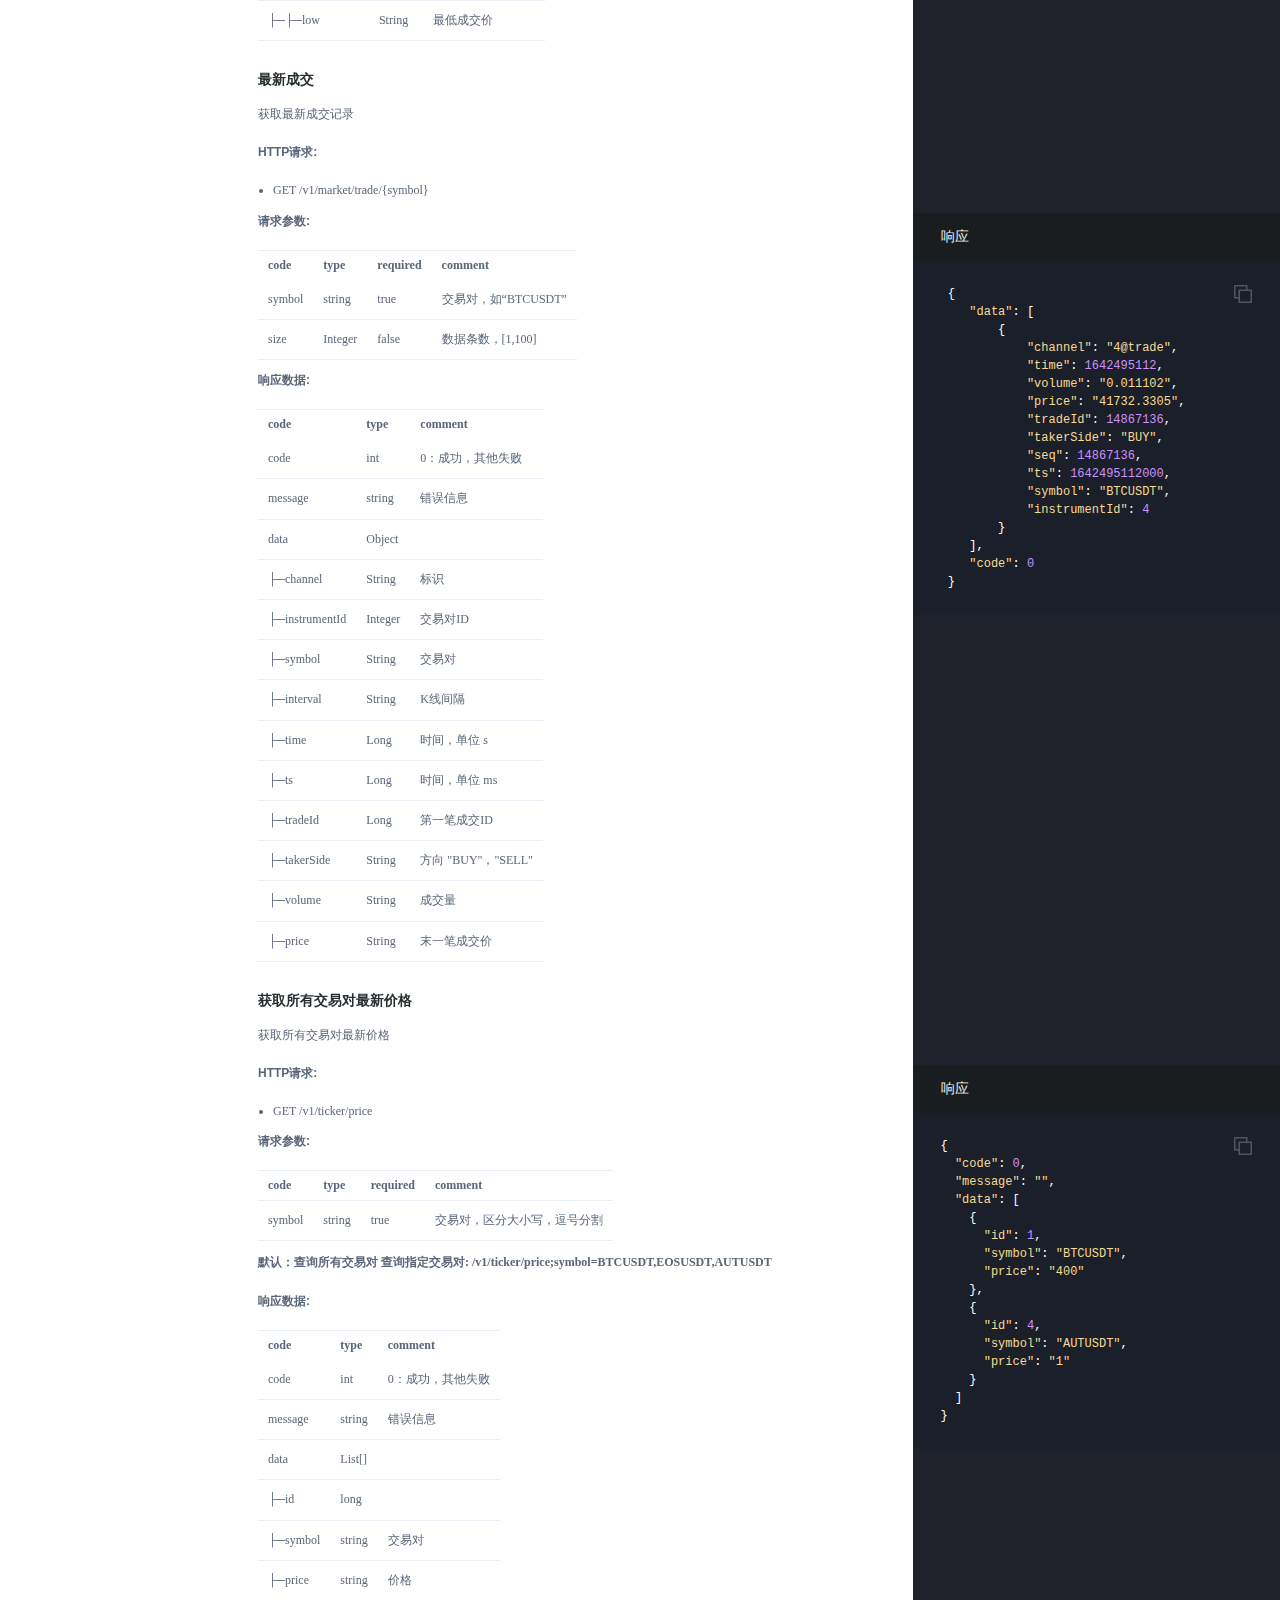
==== commit 35d9018d: "publish: remove other api" ====
--- a/cn/index.html
+++ b/cn/index.html
@@ -465,32 +465,6 @@
                   </li>
               </ul>
           </li>
-          <li>
-            <a href="#other-api" class="toc-h1 toc-link" data-title="Other API">Other API</a>
-              <ul class="toc-list-h2">
-                  <li>
-                    <a href="#introduction" class="toc-h2 toc-link" data-title="Introduction">Introduction</a>
-                  </li>
-                  <li>
-                    <a href="#asset-list" class="toc-h2 toc-link" data-title="Asset list"><span id="114">Asset list</span></a>
-                  </li>
-                  <li>
-                    <a href="#trading-pair-information" class="toc-h2 toc-link" data-title="Trading pair information"><span id="115">Trading pair information</span></a>
-                  </li>
-                  <li>
-                    <a href="#ticker-2" class="toc-h2 toc-link" data-title="Ticker"><span id="116">Ticker</span></a>
-                  </li>
-                  <li>
-                    <a href="#depth" class="toc-h2 toc-link" data-title="Depth"><span id="117">Depth</span></a>
-                  </li>
-                  <li>
-                    <a href="#market-pair" class="toc-h2 toc-link" data-title="Market Pair"><span id="118">Market Pair</span></a>
-                  </li>
-                  <li>
-                    <a href="#historical-market-pair" class="toc-h2 toc-link" data-title="Historical Market Pair"><span id="119">Historical Market Pair</span></a>
-                  </li>
-              </ul>
-          </li>
         <li class="create_api"><a target="_blank" href="https://www.coinstore.com/#/user/bindAuth/ManagementAPI">创建 API Key</a></li>
       </ul>
     </div>
@@ -2902,669 +2876,6 @@
 <li>BUY</li>
 <li>SELL</li>
 </ul>
-<h1 id='other-api'>Other API</h1><h2 id='introduction'>Introduction</h2>
-<p>This document covers the API endpoint details including spot exchange API and it was full public access. The access address host is https://api.coinstore.com/</p>
-<h2 id='asset-list'><span id="114">Asset list</span></h2>
-<p>The assets endpoint is to provide a detailed summary for each currency available on the exchange.</p>
-
-<blockquote>
-<p>响应</p>
-</blockquote>
-<div class="highlight"><pre class="highlight plaintext"><code>{
- "code": "0",
- "message": null,
- "data": {
-     "JJ": {
-         "name": "jj",
-         "unified_cryptoasset_id": 95,
-         "can_withdraw": "true",
-         "can_deposit": "true",
-         "min_withdraw": "10",
-         "max_withdraw": "100",
-         "maker_fee": "0.002",
-         "taker_fee": "0.002"
-     }
- }
-}
-</code></pre></div><h3 id='request'>Request</h3>
-<ul>
-<li>GET  /v2/public/assets</li>
-</ul>
-<h3 id='response'>Response</h3>
-<table><thead>
-<tr>
-<th>code</th>
-<th>type</th>
-<th>example</th>
-<th>meaning</th>
-<th>remarks</th>
-</tr>
-</thead><tbody>
-<tr>
-<td>name</td>
-<td>String</td>
-<td>Y</td>
-<td>Full name of cryptocurrency.</td>
-<td>Trading pair name</td>
-</tr>
-<tr>
-<td>unified_cryptoasset_id</td>
-<td>Long</td>
-<td>Y</td>
-<td>Unique ID of cryptocurrency assigned by Unified Cryptoasset ID.</td>
-<td>Trading pair ID</td>
-</tr>
-<tr>
-<td>can_withdraw</td>
-<td>String</td>
-<td>Y</td>
-<td>Identifies whether withdrawals are enabled or disabled.</td>
-<td>Withdraw enable or not</td>
-</tr>
-<tr>
-<td>can_deposit</td>
-<td>String</td>
-<td>Y</td>
-<td>Identifies whether deposits are enabled or disabled.</td>
-<td>Deposit enable or not</td>
-</tr>
-<tr>
-<td>min_withdraw</td>
-<td>String</td>
-<td>Y</td>
-<td>Identifies the single minimum withdrawal amount of a cryptocurrency.</td>
-<td>Minimum withdraw</td>
-</tr>
-<tr>
-<td>max_withdraw</td>
-<td>String</td>
-<td>Y</td>
-<td>Identifies the single maximum withdrawal amount of a cryptocurrency.</td>
-<td>Maximum withdraw</td>
-</tr>
-<tr>
-<td>maker_fee</td>
-<td>String</td>
-<td>Y</td>
-<td>Fees applied when liquidity is added to the order book.</td>
-<td>Maker trading fee</td>
-</tr>
-<tr>
-<td>taker_fee</td>
-<td>String</td>
-<td>Y</td>
-<td>Fees applied when liquidity is removed from the order book.</td>
-<td>Taker trading fee</td>
-</tr>
-</tbody></table>
-<h2 id='trading-pair-information'><span id="115">Trading pair information</span></h2>
-<p>The summary endpoint is to provide an overview of market data for all tickers and all market pairs on the exchange.</p>
-
-<blockquote>
-<p>响应</p>
-</blockquote>
-<div class="highlight"><pre class="highlight plaintext"><code>{
- "code": "0",
- "message": null,
- "data": [
-     {
-         "trading_pairs": "btcusdt",
-         "last_price": "60000",
-         "lowest_ask": "60000",
-         "highest_bid": "555",
-         "base_volume": "0",
-         "quote_volume": "0",
-         "price_change_percent_24h": "0",
-         "highest_price_24h": "60000",
-         "lowest_price_24h": "60000",
-         "base_currency": "BTC",
-         "quote_currency": "USDT"
-     },
-     {
-         "trading_pairs": "ethusdt",
-         "last_price": "60000",
-         "lowest_ask": "60000",
-         "highest_bid": "555",
-         "base_volume": "0",
-         "quote_volume": "0",
-         "price_change_percent_24h": "0",
-         "highest_price_24h": "60000",
-         "lowest_price_24h": "60000",
-         "base_currency": "ETH",
-         "quote_currency": "USDT"
-     }
- ]
-}
-</code></pre></div><h3 id='request-2'>Request</h3>
-<ul>
-<li>GET /v2/public/summary</li>
-</ul>
-<h3 id='response-2'>Response</h3>
-<table><thead>
-<tr>
-<th>code</th>
-<th>type</th>
-<th>example</th>
-<th>meaning</th>
-<th>remarks</th>
-</tr>
-</thead><tbody>
-<tr>
-<td>trading_pairs</td>
-<td>String</td>
-<td>Y</td>
-<td>Identifier of a ticker with delimiter to separate base/quote, eg. BTC-USD (Price of BTC is quoted in USD)</td>
-<td>Trading pair name</td>
-</tr>
-<tr>
-<td>last_price</td>
-<td>String</td>
-<td>Y</td>
-<td>Last transacted price of base currency based on given quote currency</td>
-<td>Last price</td>
-</tr>
-<tr>
-<td>lowest_ask</td>
-<td>String</td>
-<td>Y</td>
-<td>Lowest Ask price of base currency based on given quote currency</td>
-<td>lowest ask price</td>
-</tr>
-<tr>
-<td>highest_bid</td>
-<td>String</td>
-<td>Y</td>
-<td>Highest bid price of base currency based on given quote currency</td>
-<td>Highest bid price</td>
-</tr>
-<tr>
-<td>base_volume</td>
-<td>String</td>
-<td>Y</td>
-<td>24-hr volume of market pair denoted in BASE currency</td>
-<td>24H volume</td>
-</tr>
-<tr>
-<td>quote_volume</td>
-<td>String</td>
-<td>Y</td>
-<td>24-hr volume of market pair denoted in QUOTE currency</td>
-<td>24H amount</td>
-</tr>
-<tr>
-<td>price_change_percent_24h</td>
-<td>String</td>
-<td>Y</td>
-<td>24-hr % price change of market pair</td>
-<td>24h change%</td>
-</tr>
-<tr>
-<td>highest_price_24h</td>
-<td>String</td>
-<td>Y</td>
-<td>Highest price of base currency based on given quote currency in the last 24-hrs</td>
-<td>24H high</td>
-</tr>
-<tr>
-<td>lowest_price_24h</td>
-<td>String</td>
-<td>Y</td>
-<td>Lowest price of base currency based on given quote currency in the last 24-hrs</td>
-<td>24H low</td>
-</tr>
-<tr>
-<td>base_currency</td>
-<td>String</td>
-<td>Y</td>
-<td>Symbol/currency code of base currency, eg. BTC</td>
-<td>base currency</td>
-</tr>
-<tr>
-<td>quote_currency</td>
-<td>String</td>
-<td>Y</td>
-<td>Symbol/currency code of quote currency, eg. USD</td>
-<td>quote currency</td>
-</tr>
-</tbody></table>
-<h2 id='ticker-2'><span id="116">Ticker</span></h2>
-<p>The ticker endpoint is to provide a 24-hour pricing and volume summary for each market pair available on the exchange.</p>
-
-<blockquote>
-<p>响应</p>
-</blockquote>
-<div class="highlight"><pre class="highlight plaintext"><code>{
- "code": "0",
- "message": null,
- "data": {
-     "BTC_USDT": {
-         "base_id": "BTC",
-         "quote_id": "USDT",
-         "last_price": "60000",
-         "quote_volume": "0",
-         "base_volume": "0",
-         "isFrozen": 1
-     },
-     "ETH_USDT": {
-         "base_id": "ETH",
-         "quote_id": "USDT",
-         "last_price": "60000",
-         "quote_volume": "0",
-         "base_volume": "0",
-         "isFrozen": 1
-     }
- }
-}
-</code></pre></div><h3 id='request-3'>Request</h3>
-<ul>
-<li>GET /v2/public/ticker</li>
-</ul>
-<h3 id='response-3'>Response</h3>
-<table><thead>
-<tr>
-<th>code</th>
-<th>type</th>
-<th>example</th>
-<th>meaning</th>
-<th>remarks</th>
-</tr>
-</thead><tbody>
-<tr>
-<td>base_id</td>
-<td>String</td>
-<td>Y</td>
-<td>The quote pair Unified Cryptoasset ID.</td>
-<td>Quote currency ID</td>
-</tr>
-<tr>
-<td>quote_id</td>
-<td>String</td>
-<td>Y</td>
-<td>The base pair Unified Cryptoasset ID.</td>
-<td>Base currency ID</td>
-</tr>
-<tr>
-<td>last_price</td>
-<td>String</td>
-<td>Y</td>
-<td>Last transacted price of base currency based on given quote currency</td>
-<td>Last price</td>
-</tr>
-<tr>
-<td>quote_volume</td>
-<td>String</td>
-<td>Y</td>
-<td>24 hour trading volume denoted in QUOTE currency</td>
-<td>24H amount</td>
-</tr>
-<tr>
-<td>base_volume</td>
-<td>String</td>
-<td>Y</td>
-<td>24-hour trading volume denoted in BASE currency</td>
-<td>24H volume</td>
-</tr>
-<tr>
-<td>isFrozen</td>
-<td>Integer</td>
-<td>Y</td>
-<td>Indicates if the market is currently enabled (0) or disabled (1).</td>
-<td>Market enable or not</td>
-</tr>
-</tbody></table>
-<h2 id='depth'><span id="117">Depth</span></h2>
-<p>The order book endpoint is to provide a complete level 2 order book (arranged by best asks/bids) with full depth returned for a given market pair.</p>
-
-<blockquote>
-<p>响应</p>
-</blockquote>
-<div class="highlight"><pre class="highlight plaintext"><code>{
- "code": "0",
- "message": null,
- "data": {
-     "timestamp": "1622526449",
-     "bids": [
-         [
-             "10",
-             "0.1102"
-         ],
-         [
-             "20",
-             "0.1"
-         ]
-     ],
-     "asks": [
-         [
-             "60000",
-             "91.185787"
-         ],
-         [
-             "66000",
-             "0.30322"
-         ]
-     ]
- }
-}
-</code></pre></div><h3 id='request-4'>Request</h3>
-<ul>
-<li>GET /v2/public/orderbook/market_pair?market_pair=BTC_USDT&amp;level=3&amp;depth=100</li>
-</ul>
-
-<table><thead>
-<tr>
-<th>code</th>
-<th>type</th>
-<th>example</th>
-<th>meaning</th>
-<th>remarks</th>
-</tr>
-</thead><tbody>
-<tr>
-<td>market_pair</td>
-<td>String</td>
-<td>Y</td>
-<td>A pair such as “LTC_BTC”</td>
-<td>Trading pair name</td>
-</tr>
-<tr>
-<td>depth</td>
-<td>Integer</td>
-<td>Y</td>
-<td>Orders depth quantity: [0,5,10,20,50,100,500] Not defined or 0 = full order book Depth = 100 means 50 for each bid/ask side.</td>
-<td>Depth</td>
-</tr>
-<tr>
-<td>level</td>
-<td>Integer</td>
-<td>Y</td>
-<td>Level 1 – Only the best bid and ask. Level 2 – Arranged by best bids and asks. Level 3 – Complete order book, no aggregation.</td>
-<td>Level</td>
-</tr>
-</tbody></table>
-<h3 id='response-4'>Response</h3>
-<table><thead>
-<tr>
-<th>code</th>
-<th>type</th>
-<th>example</th>
-<th>meaning</th>
-<th>remarks</th>
-</tr>
-</thead><tbody>
-<tr>
-<td>timestamp</td>
-<td>String</td>
-<td>Y</td>
-<td>Unix timestamp in milliseconds for when the last updated time occurred.</td>
-<td>Server time</td>
-</tr>
-<tr>
-<td>bids</td>
-<td>String</td>
-<td>Y</td>
-<td>An array containing 2 elements. The offer price and quantity for each bid order.</td>
-<td>Bid</td>
-</tr>
-<tr>
-<td>asks</td>
-<td>String</td>
-<td>Y</td>
-<td>An array containing 2 elements. The ask price and quantity for each ask order.</td>
-<td>Ask</td>
-</tr>
-</tbody></table>
-<h2 id='market-pair'><span id="118">Market Pair</span></h2>
-<p>The trades endpoint is to return data of 100 recently completed trades for a given market pair.</p>
-
-<blockquote>
-<p>响应</p>
-</blockquote>
-<div class="highlight"><pre class="highlight plaintext"><code>{
- "code": "0",
- "message": null,
- "data": [
-     {
-         "trade_id": 2101,
-         "price": "60000",
-         "base_volume": "0.003333",
-         "quote_volume": "0",
-         "timestamp": "1622526904",
-         "type": "buy"
-     },
-     {
-         "trade_id": 2100,
-         "price": "60000",
-         "base_volume": "0.008333",
-         "quote_volume": "0",
-         "timestamp": "1622526904",
-         "type": "buy"
-     }
- ]
-}
-</code></pre></div><h3 id='request-5'>Request</h3>
-<ul>
-<li>GET /v2/public/trades/market_pair?market_pair=BTC_USDT</li>
-</ul>
-
-<table><thead>
-<tr>
-<th>code</th>
-<th>type</th>
-<th>example</th>
-<th>meaning</th>
-<th>remarks</th>
-</tr>
-</thead><tbody>
-<tr>
-<td>market_pair</td>
-<td>String</td>
-<td>Y</td>
-<td>A pair such as LTC_BTC.</td>
-<td>Trading Pair Name</td>
-</tr>
-</tbody></table>
-<h3 id='response-5'>Response</h3>
-<table><thead>
-<tr>
-<th>code</th>
-<th>type</th>
-<th>example</th>
-<th>meaning</th>
-<th>remarks</th>
-</tr>
-</thead><tbody>
-<tr>
-<td>trade_id</td>
-<td>Integer</td>
-<td>Y</td>
-<td>A unique ID associated with the trade for the currency pair transaction Note: Unix timestamp does not qualify as trade_id.</td>
-<td>Order ID</td>
-</tr>
-<tr>
-<td>price</td>
-<td>String</td>
-<td>Y</td>
-<td>Last transacted price of base currency based on given quote currency</td>
-<td>Last price</td>
-</tr>
-<tr>
-<td>base_volume</td>
-<td>String</td>
-<td>Y</td>
-<td>Transaction amount in BASE currency.</td>
-<td>Volume</td>
-</tr>
-<tr>
-<td>quote_volume</td>
-<td>String</td>
-<td>Y</td>
-<td>Transaction amount in QUOTE currency.</td>
-<td>Amount</td>
-</tr>
-<tr>
-<td>timestamp</td>
-<td>String</td>
-<td>Y</td>
-<td>Unix timestamp in milliseconds for when the transaction occurred.</td>
-<td>Timestamp</td>
-</tr>
-<tr>
-<td>type</td>
-<td>String</td>
-<td>Y</td>
-<td>Used to determine whether or not the transaction originated as a buy or sell. Buy – Identifies an ask was removed from the order book. Sell – Identifies a bid was removed from the order book.</td>
-<td>Side</td>
-</tr>
-</tbody></table>
-<h2 id='historical-market-pair'><span id="119">Historical Market Pair</span></h2>
-<p>The trades endpoint is to return data on historical completed trades for a given market pair.</p>
-
-<blockquote>
-<p>响应</p>
-</blockquote>
-<div class="highlight"><pre class="highlight plaintext"><code>{
- "code": "0",
- "message": null,
- "data": {
-    "buy":[
-     {
-         "trade_id": 2101,
-         "price": "60000",
-         "base_volume": "0.003333",
-         "quote_volume": "0",
-         "timestamp": "1622526904",
-         "type": "buy"
-     },
-     {
-         "trade_id": 2100,
-         "price": "60000",
-         "base_volume": "0.008333",
-         "quote_volume": "0",
-         "timestamp": "1622526904",
-         "type": "buy"
-     }],
-    "sell":[
-        {
-            "trade_id": 2101,
-            "price": "60000",
-            "base_volume": "0.003333",
-            "quote_volume": "0",
-            "timestamp": "1622526904",
-            "type": "sell"
-        },
-        {
-            "trade_id": 2100,
-            "price": "60000",
-            "base_volume": "0.008333",
-            "quote_volume": "0",
-            "timestamp": "1622526904",
-            "type": "sell"
-        }]
- }
-}
-</code></pre></div><h3 id='request-6'>Request</h3>
-<ul>
-<li>GET /v2/public/trades/historical_trades?market_pair=BTC_USDT</li>
-</ul>
-
-<table><thead>
-<tr>
-<th>code</th>
-<th>type</th>
-<th>example</th>
-<th>meaning</th>
-<th>remarks</th>
-</tr>
-</thead><tbody>
-<tr>
-<td>market_pair</td>
-<td>String</td>
-<td>Y</td>
-<td>A pair such as LTC_BTC.</td>
-<td>Trading Pair Name</td>
-</tr>
-<tr>
-<td>type</td>
-<td>String</td>
-<td>N</td>
-<td>To indicate nature of trade - buy/sell</td>
-<td>type</td>
-</tr>
-<tr>
-<td>limit</td>
-<td>Integer</td>
-<td>N</td>
-<td>Number of historical trades to retrieve from time of query. [100, 200, 500...]. default returns 100 history.</td>
-<td>limit</td>
-</tr>
-<tr>
-<td>start_time</td>
-<td>Long</td>
-<td>N</td>
-<td>Start time from which to query historical trades from</td>
-<td>start time</td>
-</tr>
-<tr>
-<td>end_time</td>
-<td>Long</td>
-<td>N</td>
-<td>End time for historical trades query</td>
-<td>end time</td>
-</tr>
-</tbody></table>
-<h3 id='response-6'>Response</h3>
-<table><thead>
-<tr>
-<th>code</th>
-<th>type</th>
-<th>example</th>
-<th>meaning</th>
-<th>remarks</th>
-</tr>
-</thead><tbody>
-<tr>
-<td>trade_id</td>
-<td>Integer</td>
-<td>Y</td>
-<td>A unique ID associated with the trade for the currency pair transaction Note: Unix timestamp does not qualify as trade_id.</td>
-<td>Order ID</td>
-</tr>
-<tr>
-<td>price</td>
-<td>String</td>
-<td>Y</td>
-<td>Last transacted price of base currency based on given quote currency</td>
-<td>Last price</td>
-</tr>
-<tr>
-<td>base_volume</td>
-<td>String</td>
-<td>Y</td>
-<td>Transaction amount in BASE currency.</td>
-<td>Volume</td>
-</tr>
-<tr>
-<td>quote_volume</td>
-<td>String</td>
-<td>Y</td>
-<td>Transaction amount in QUOTE currency.</td>
-<td>Amount</td>
-</tr>
-<tr>
-<td>timestamp</td>
-<td>String</td>
-<td>Y</td>
-<td>Unix timestamp in milliseconds for when the transaction occurred.</td>
-<td>Timestamp</td>
-</tr>
-<tr>
-<td>type</td>
-<td>String</td>
-<td>Y</td>
-<td>Used to determine whether or not the transaction originated as a buy or sell. Buy – Identifies an ask was removed from the order book. Sell – Identifies a bid was removed from the order book.</td>
-<td>Side</td>
-</tr>
-</tbody></table>
 
       </div>
       <div class="dark-box">
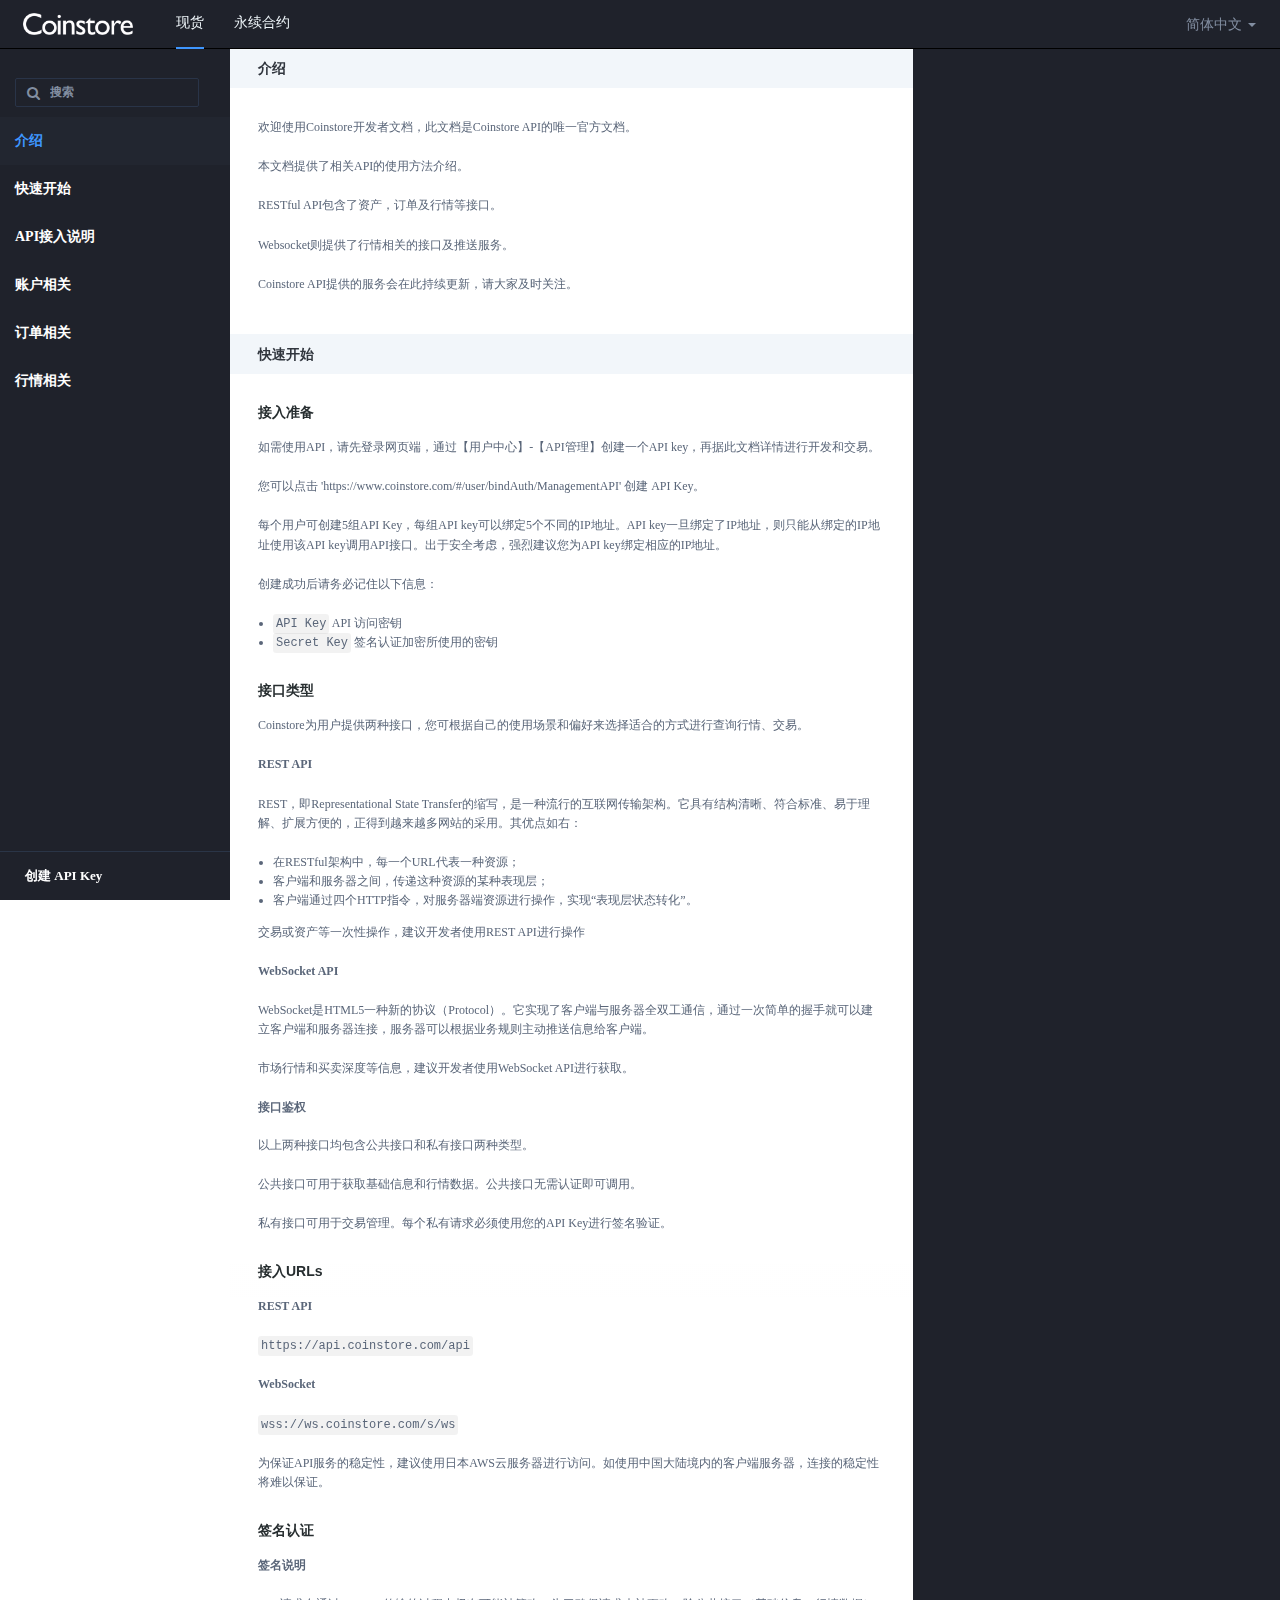
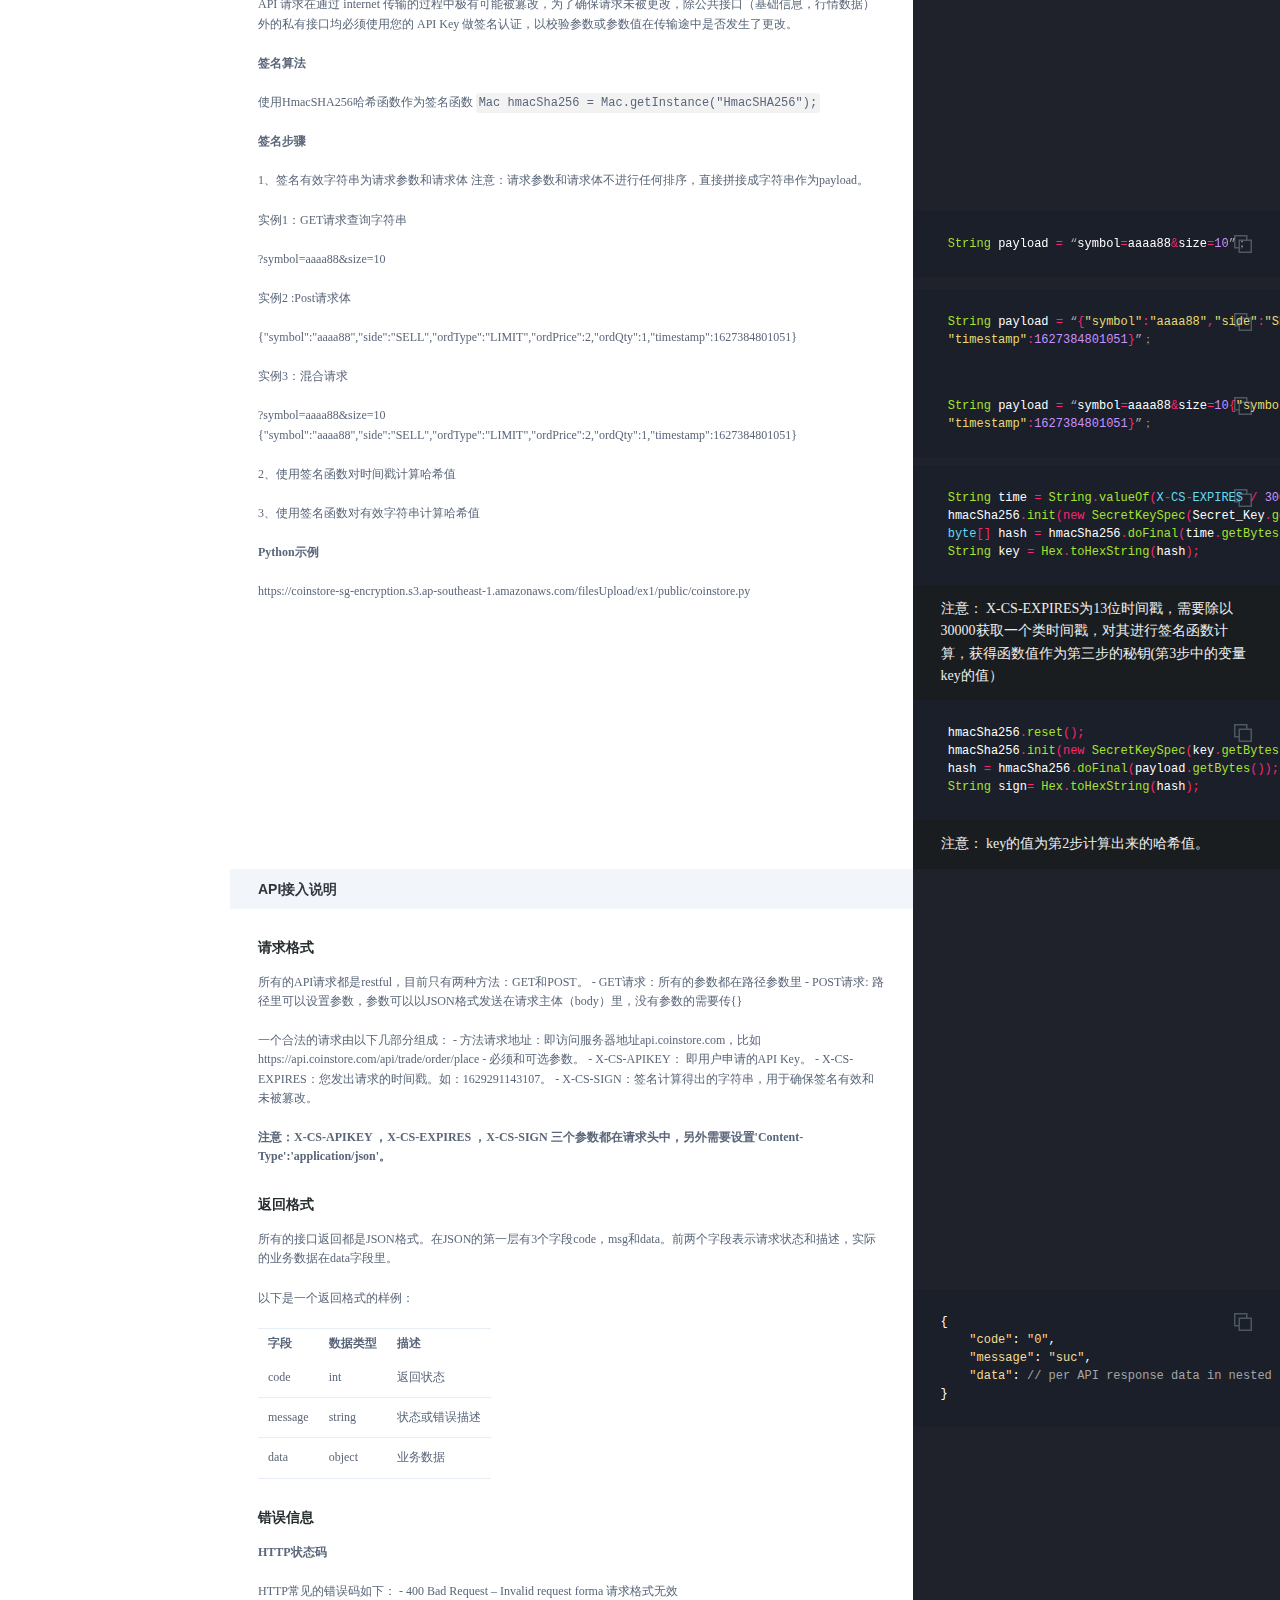
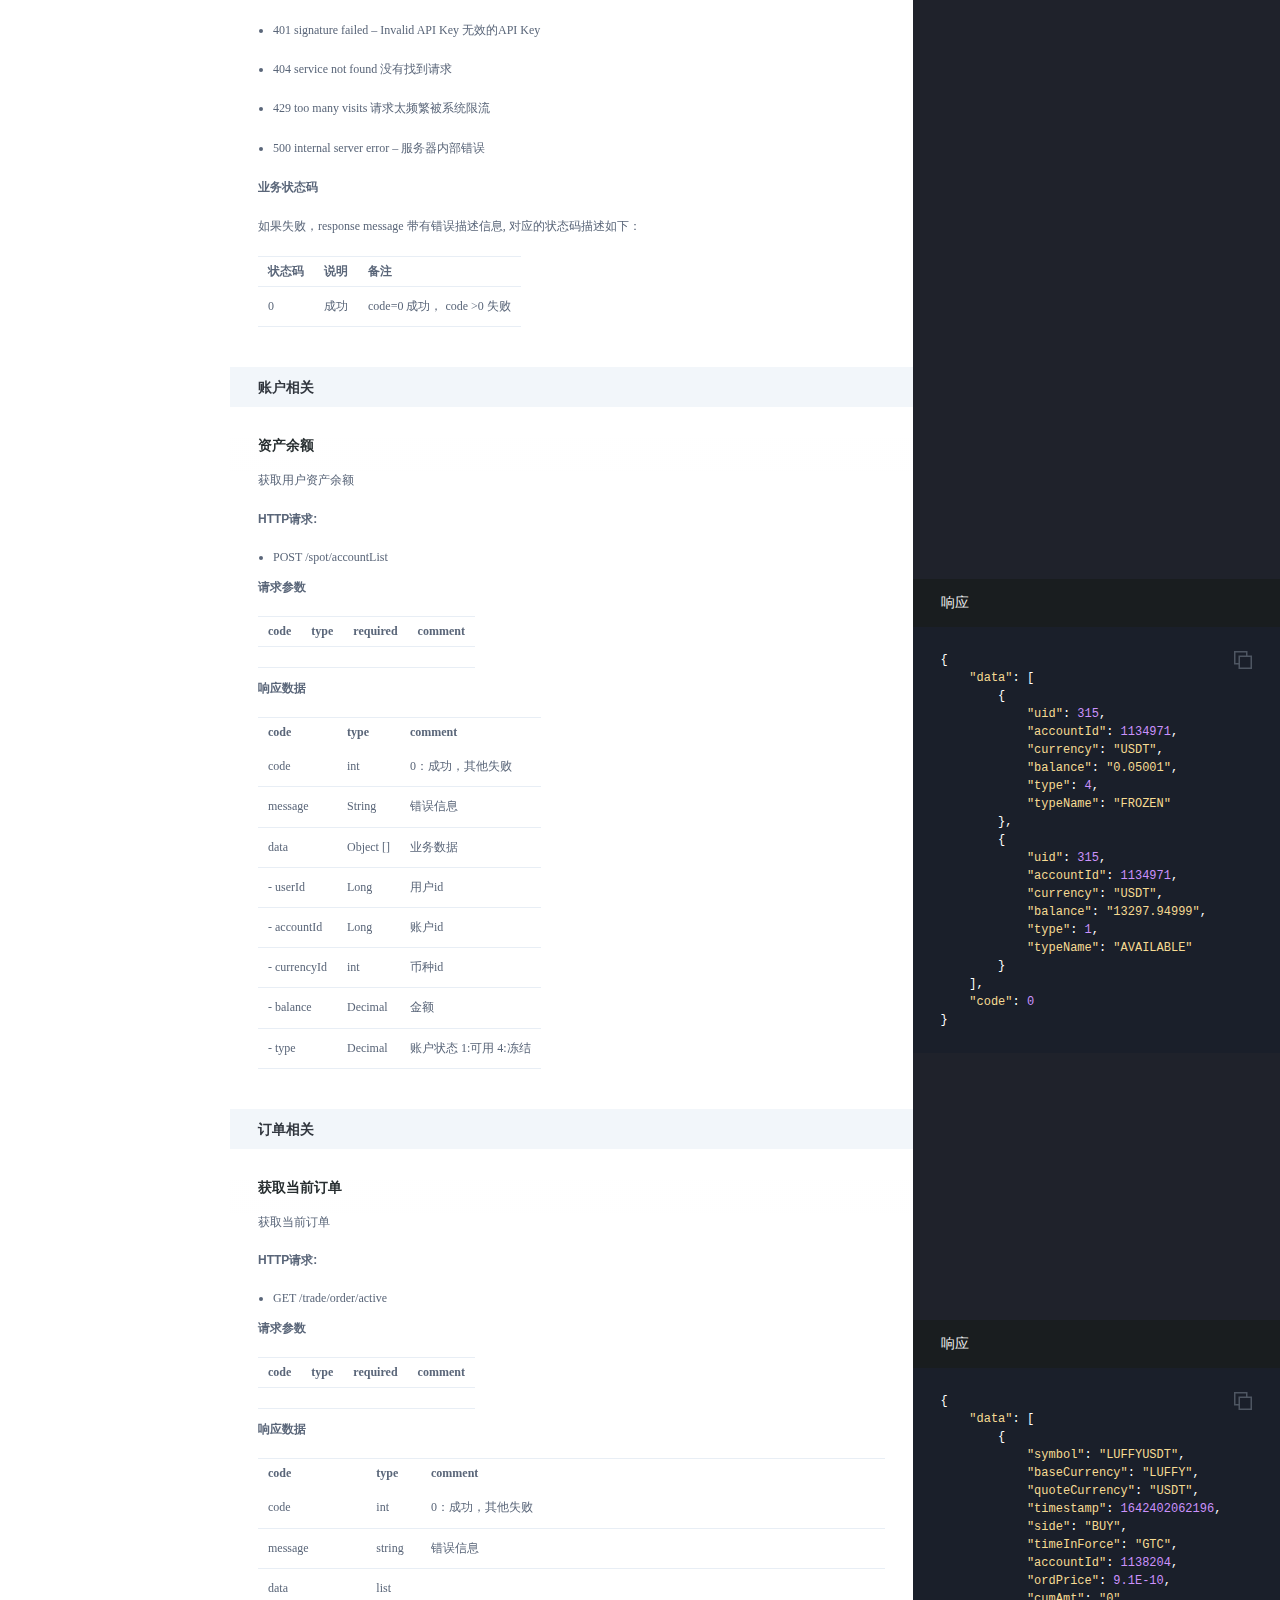
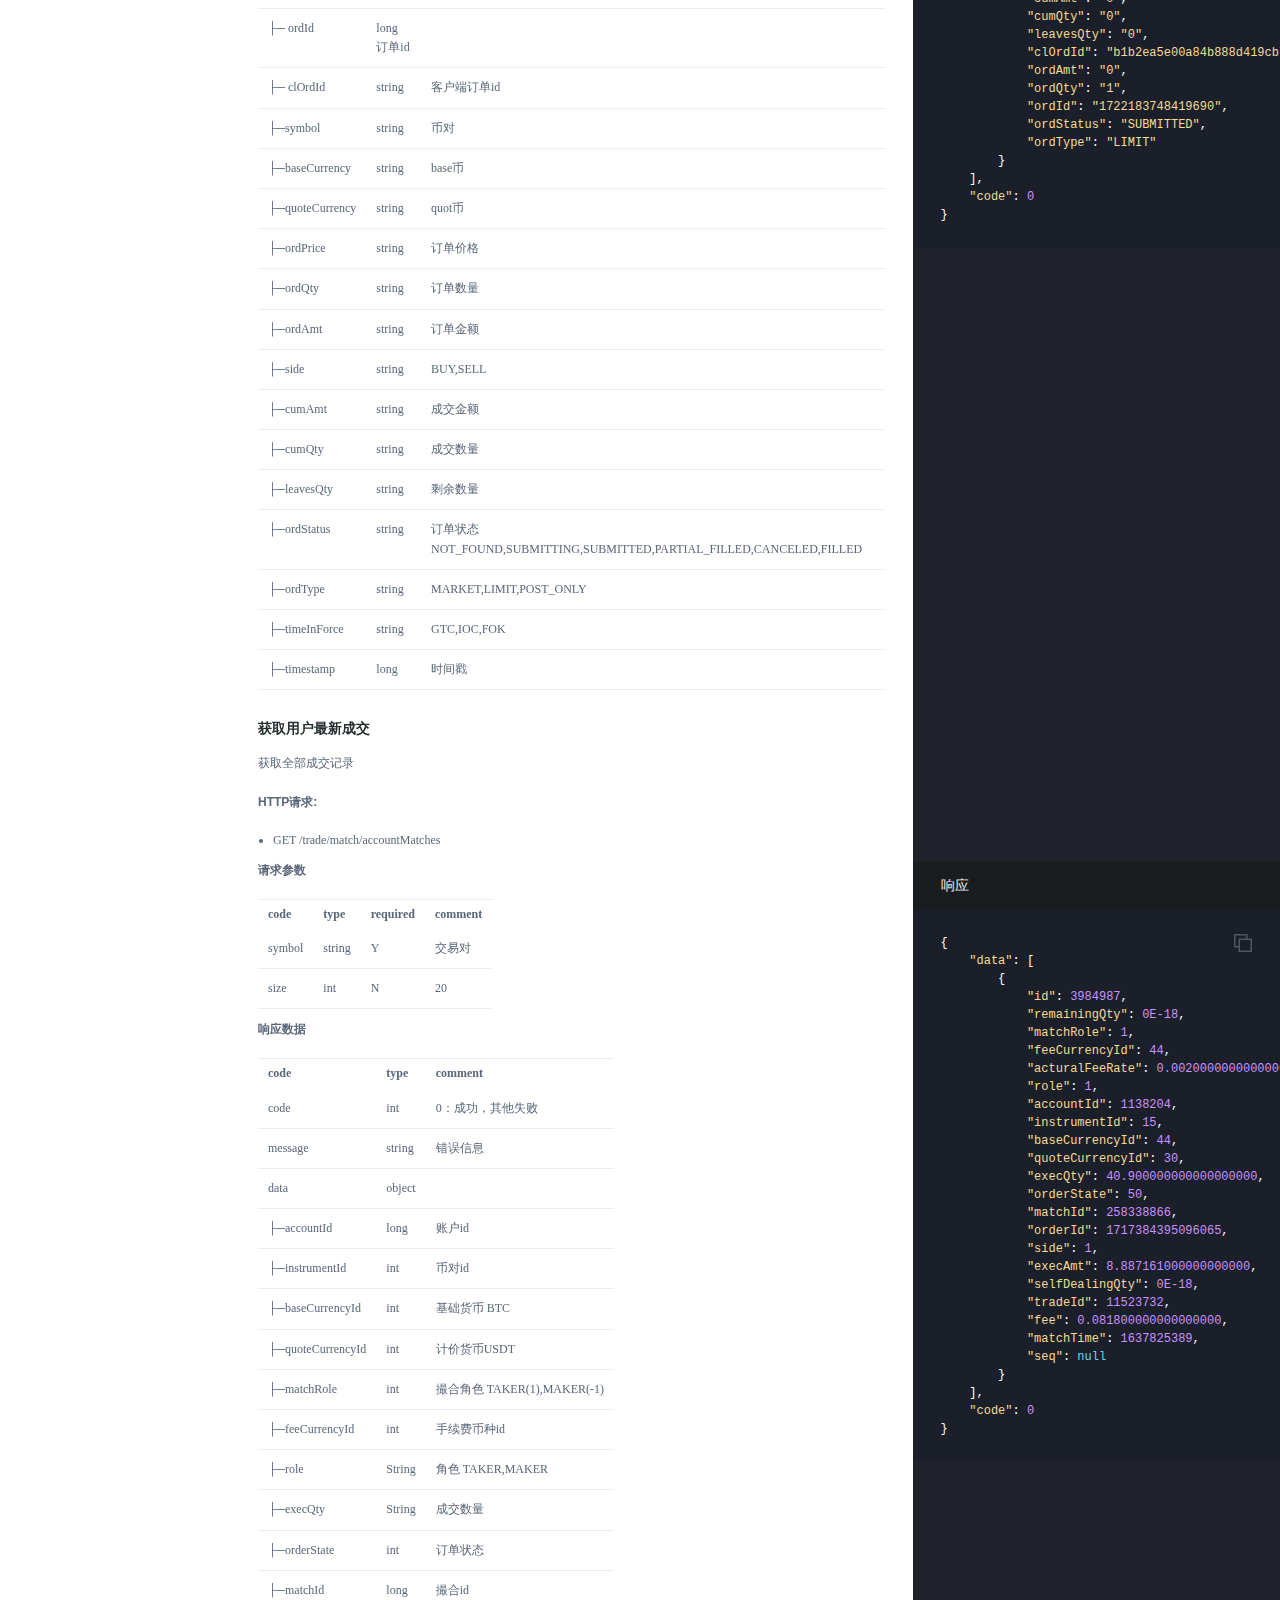
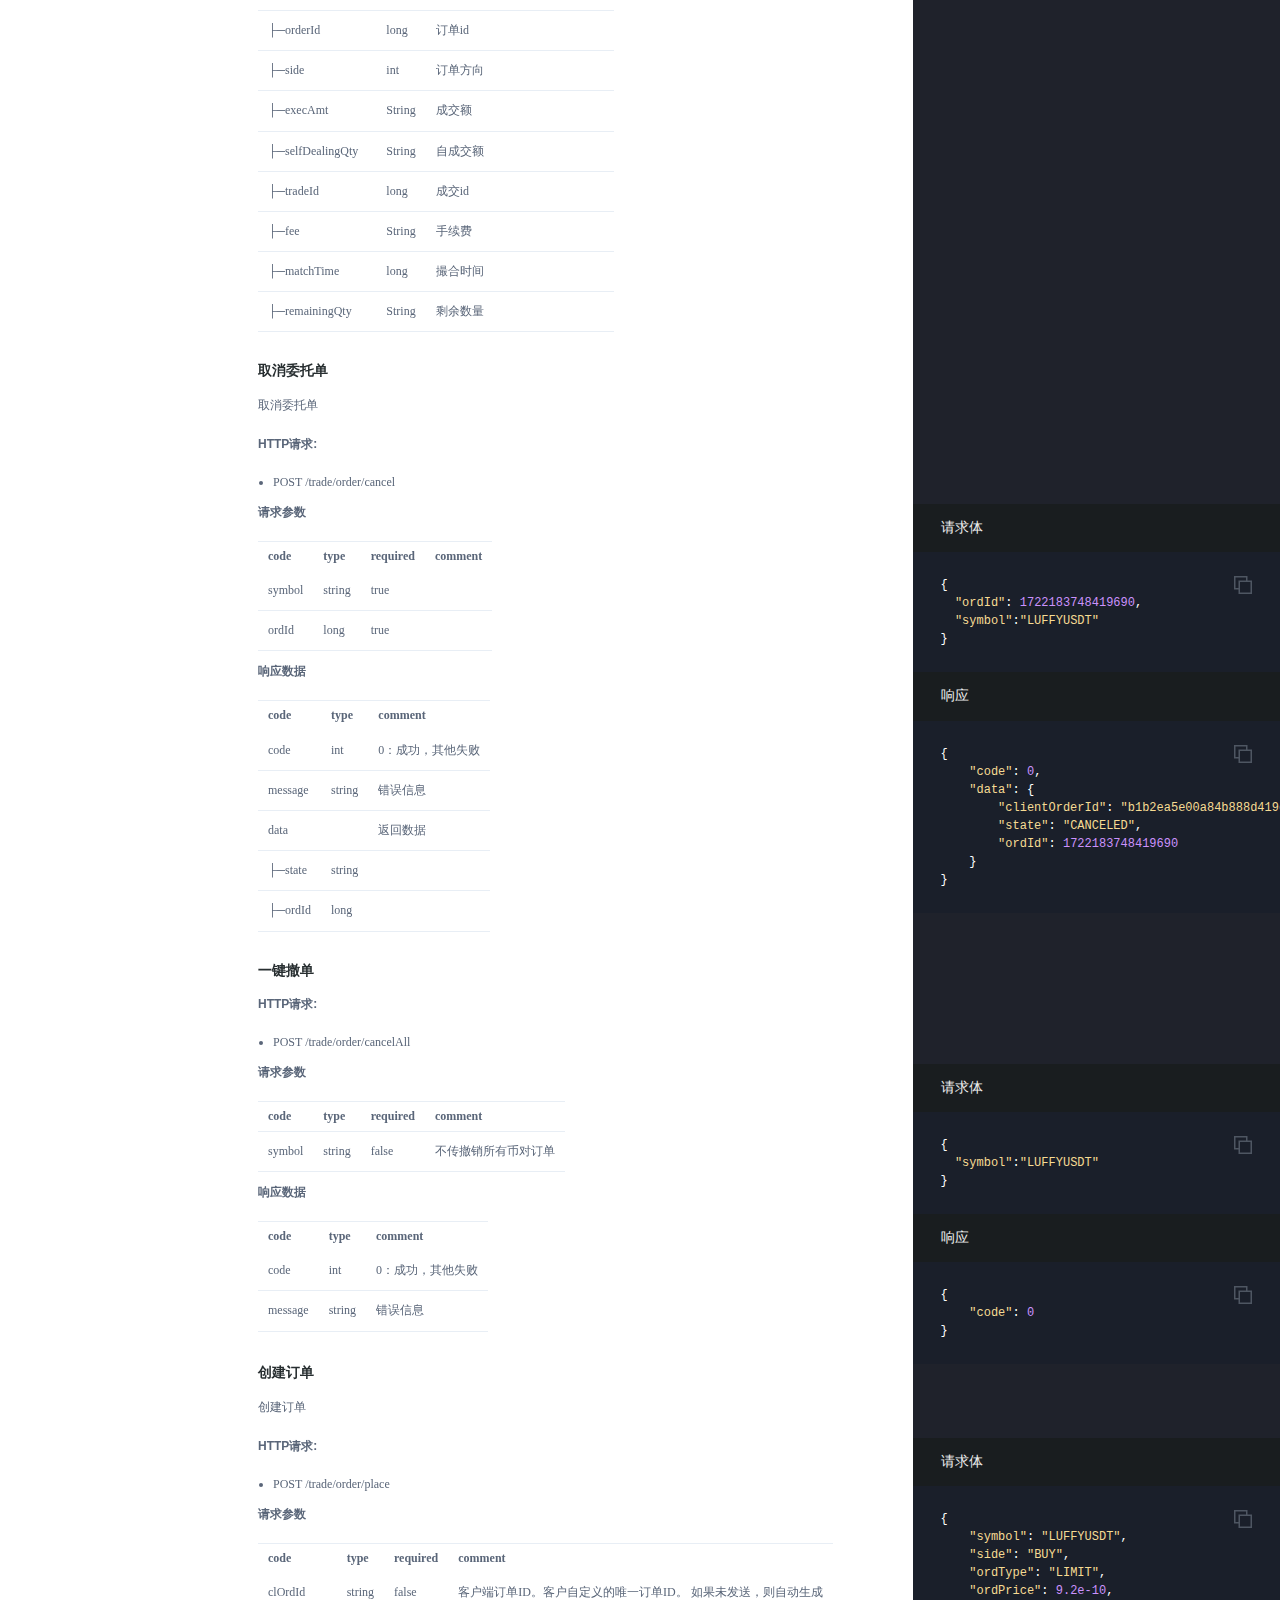
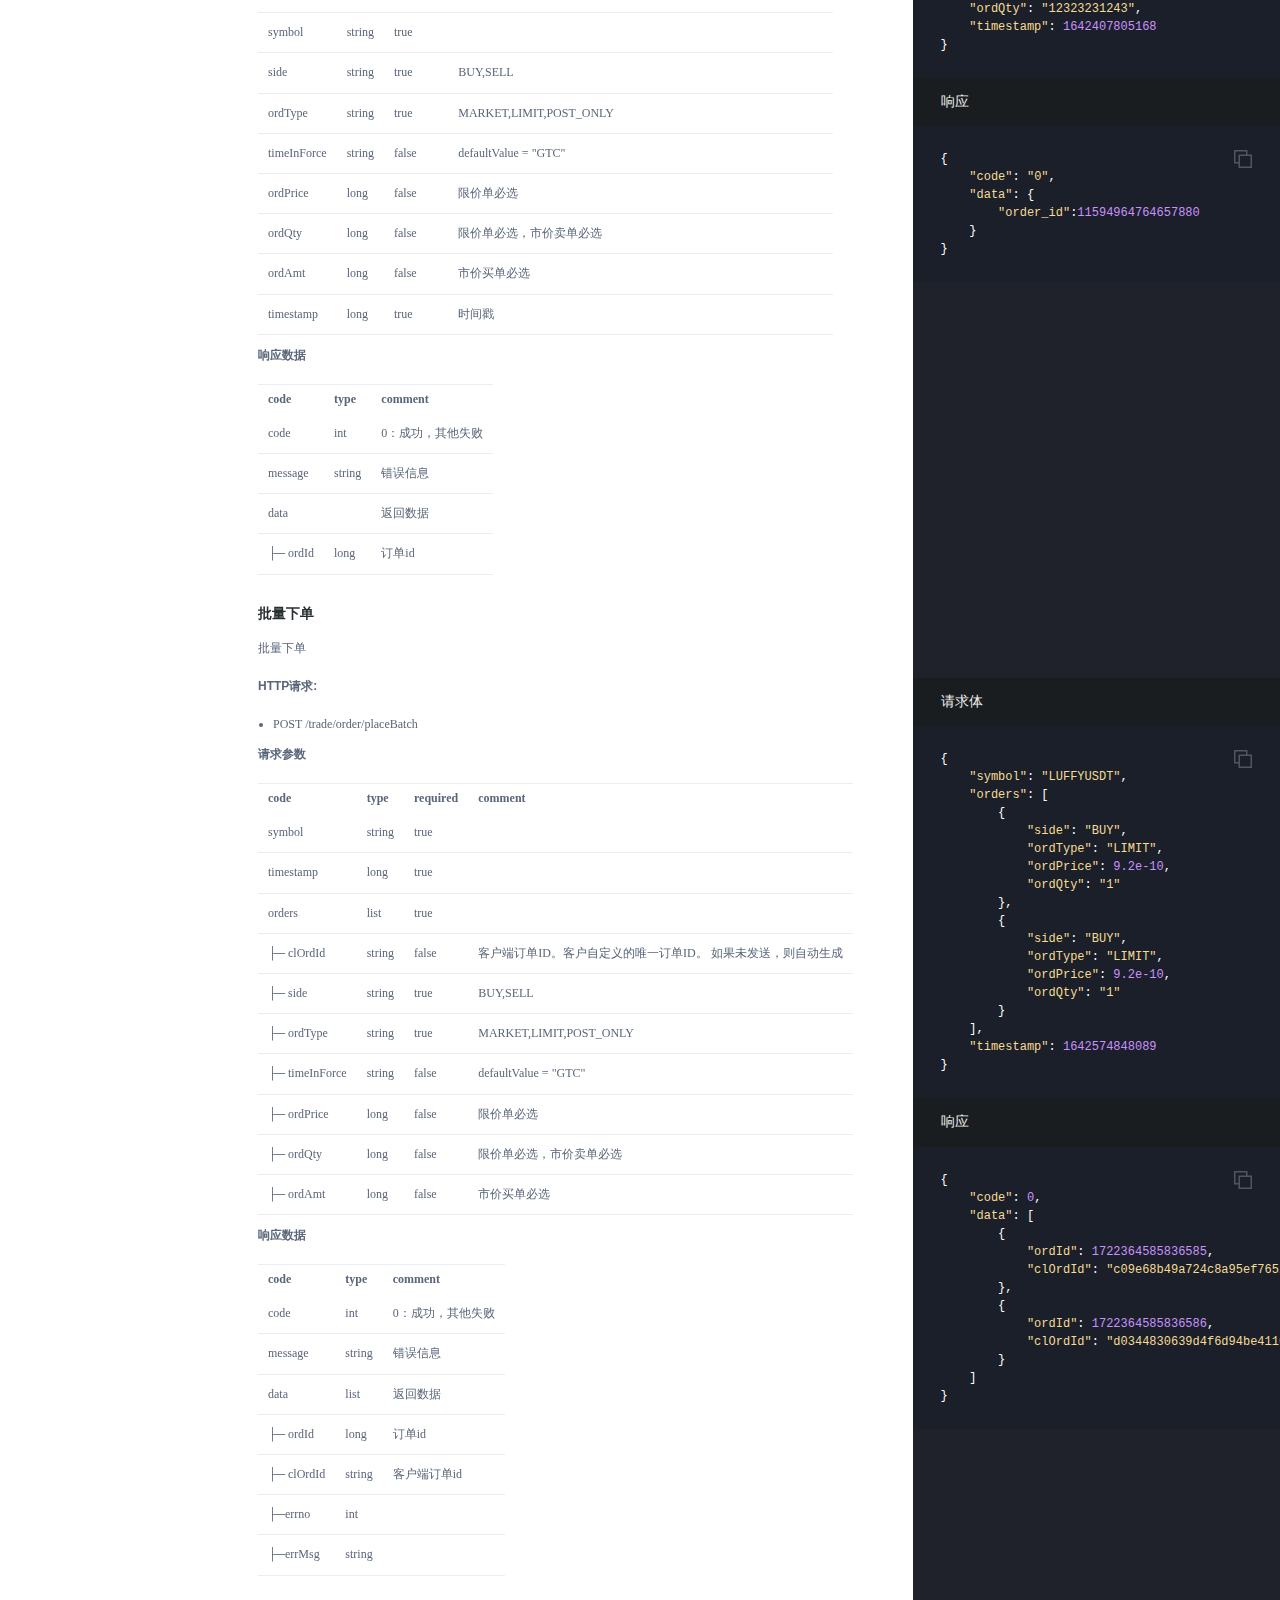
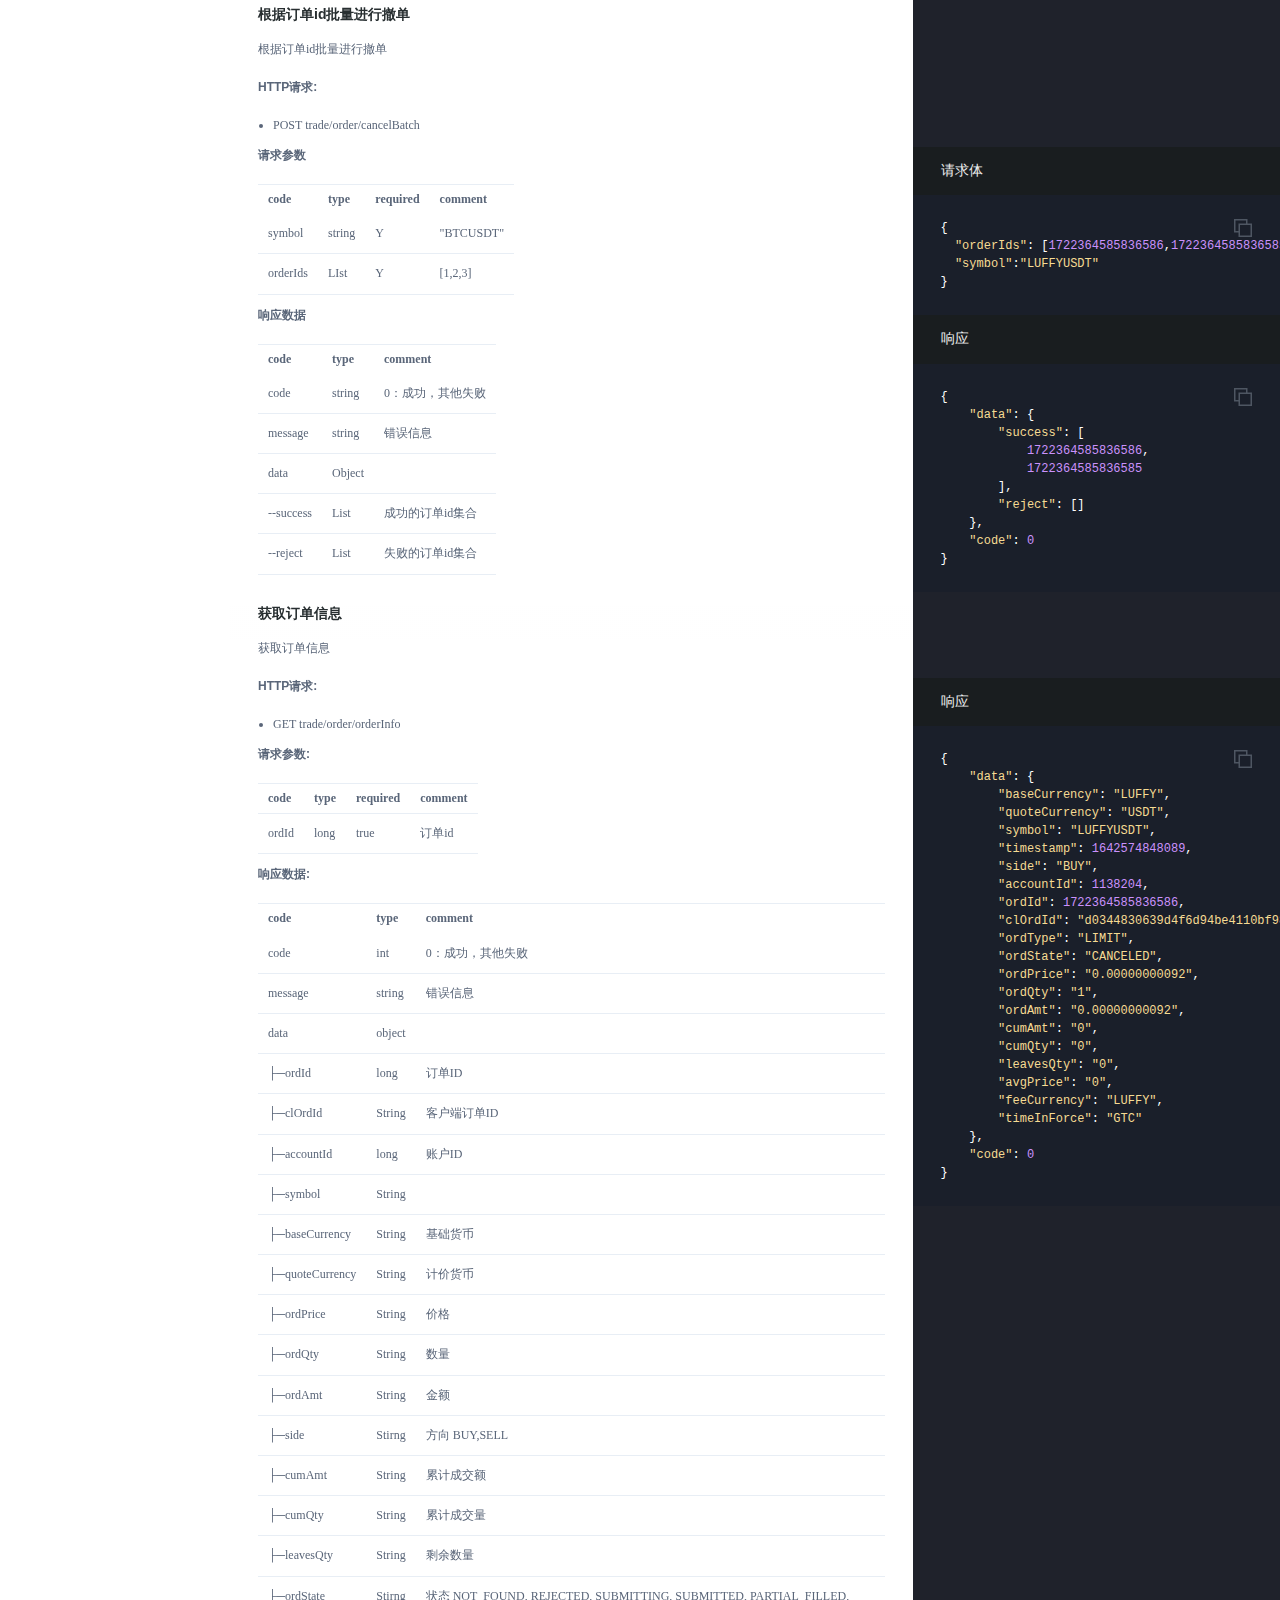
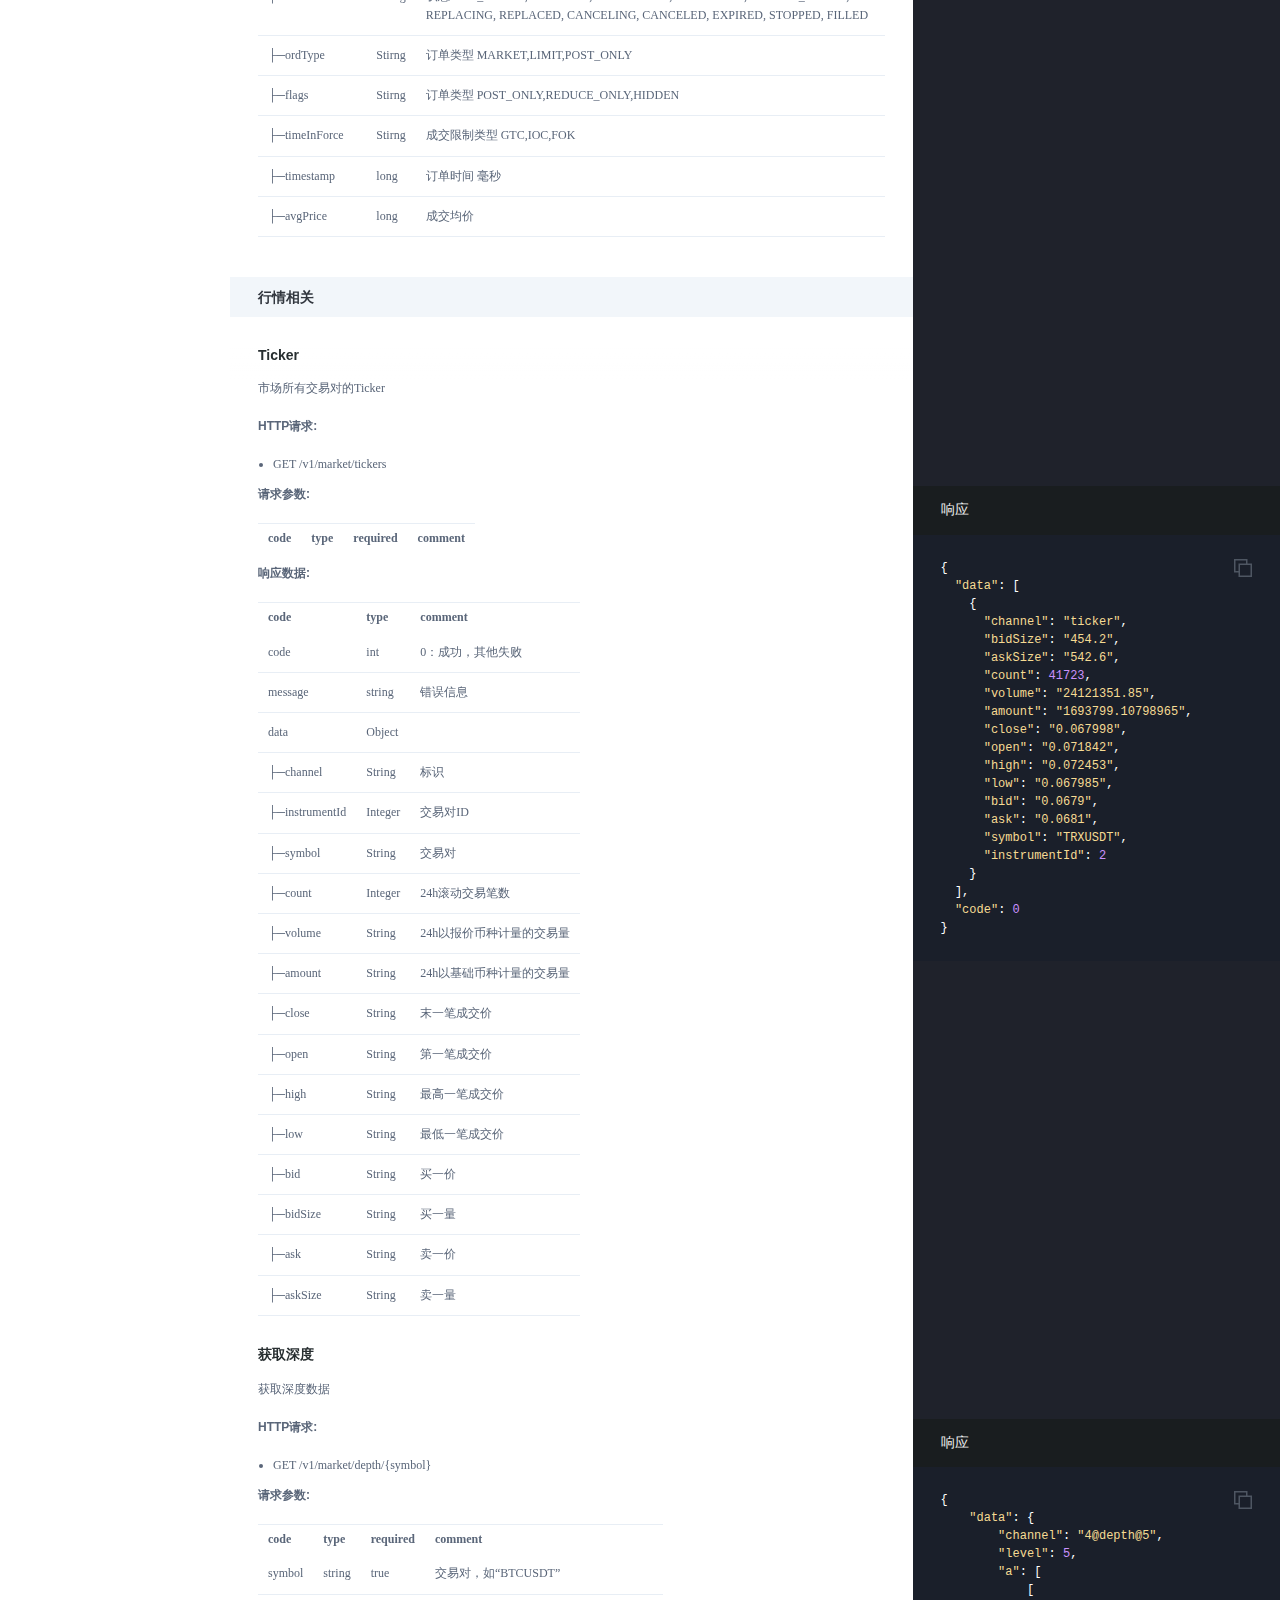
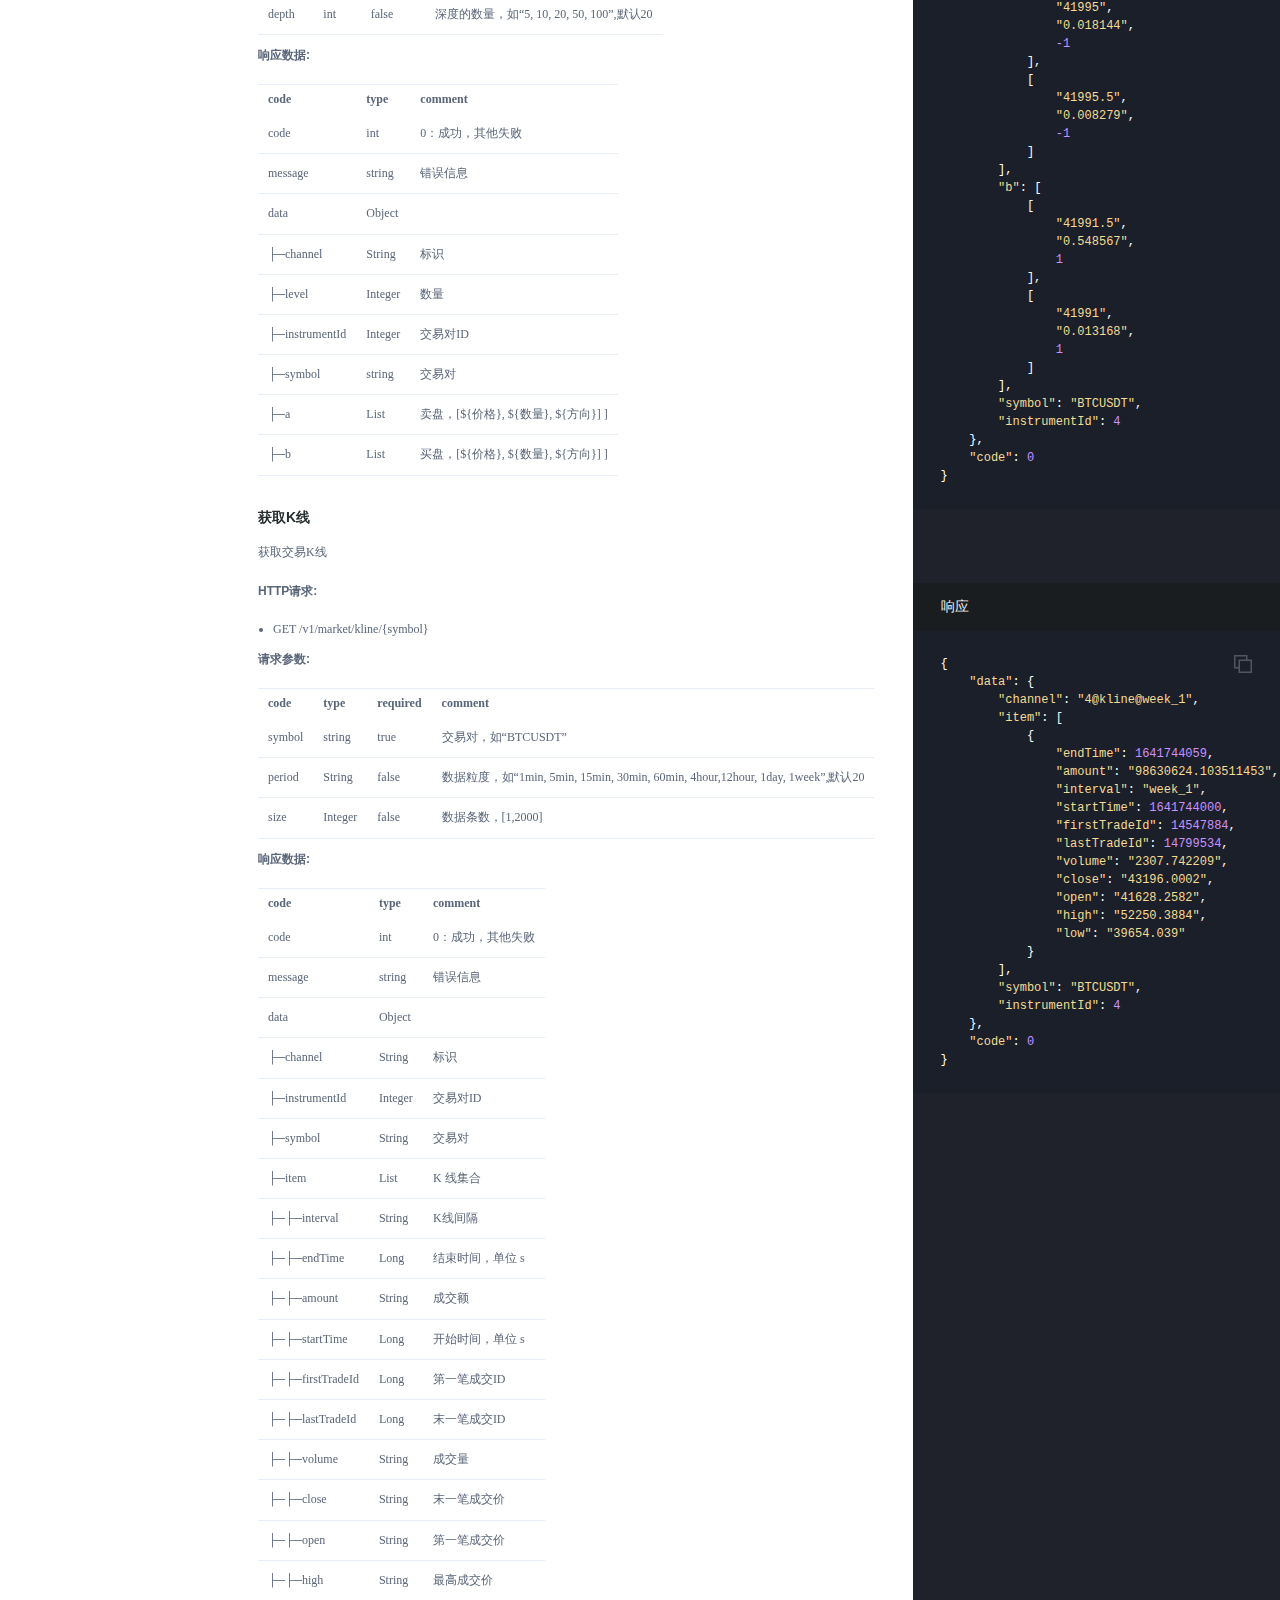
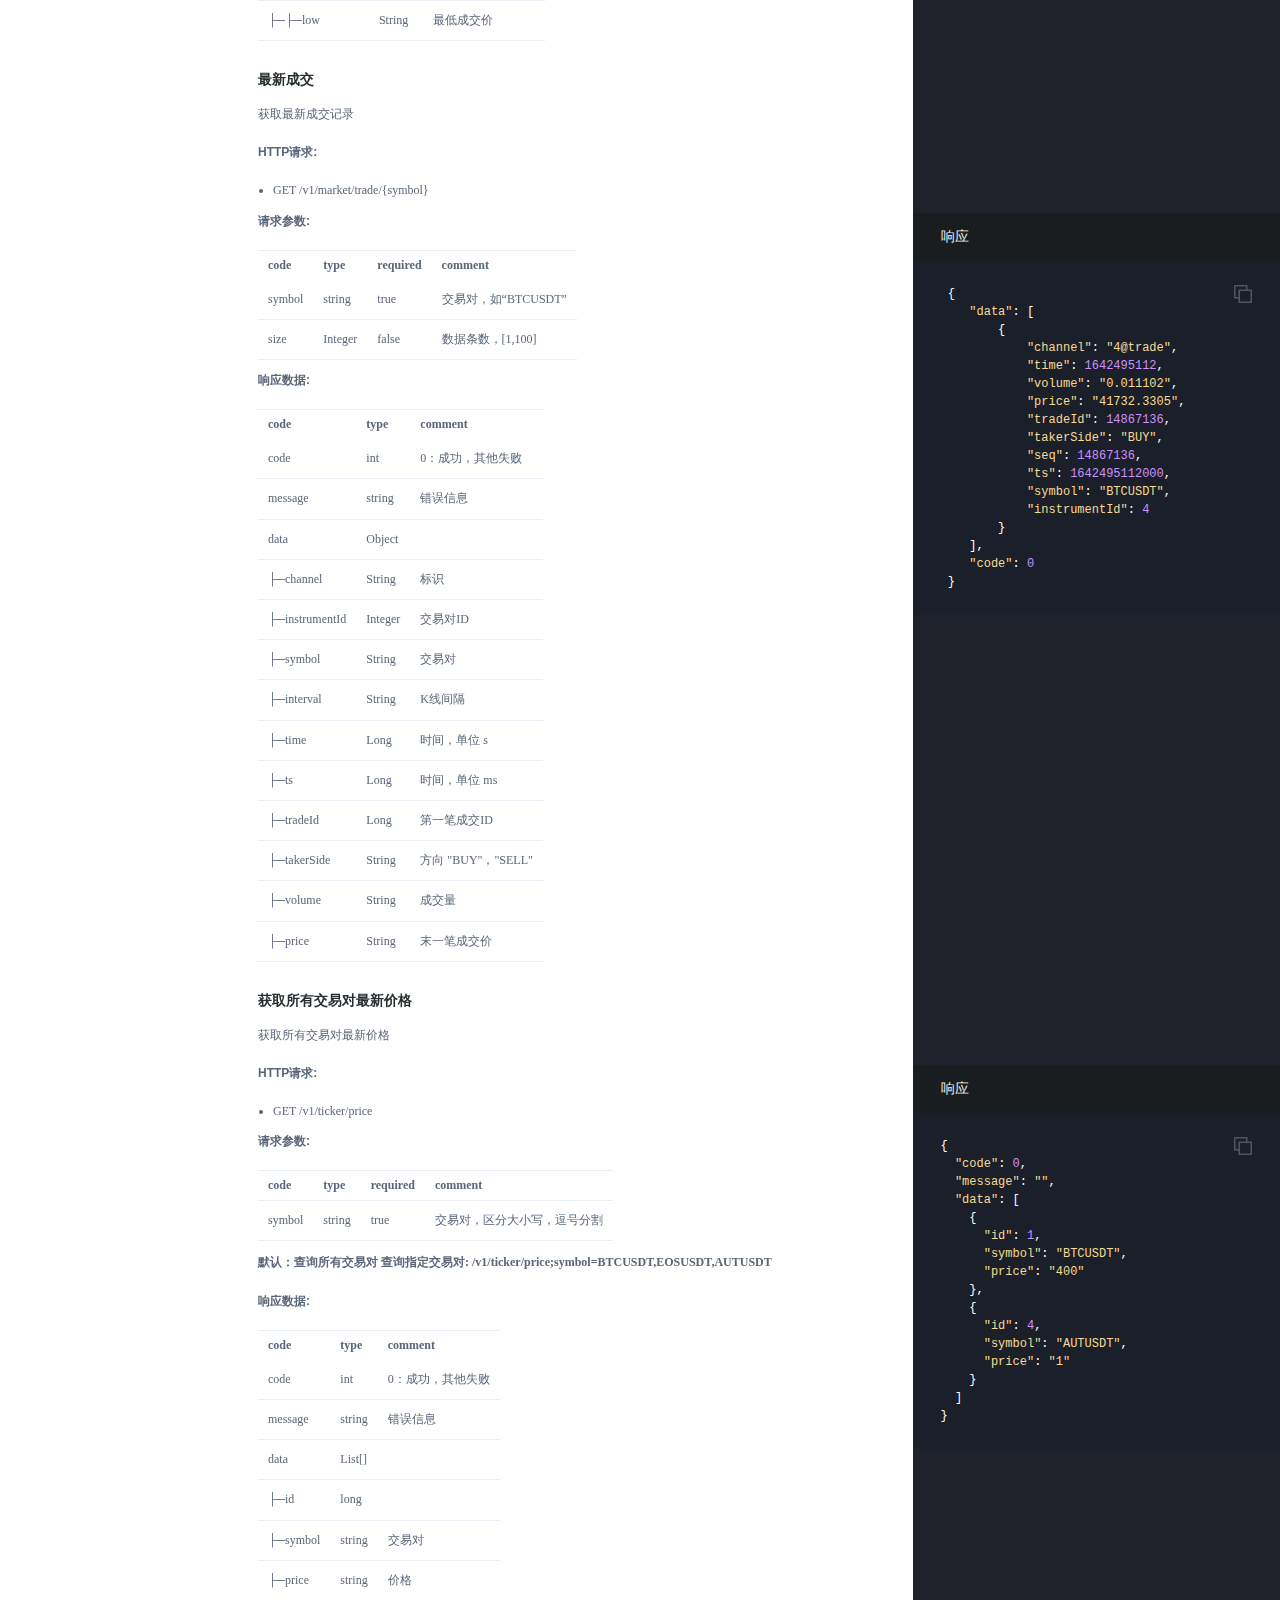
==== commit fa188b7c: "publish: remove other api" ====
--- a/cn/index.html
+++ b/cn/index.html
@@ -424,47 +424,6 @@
                   </li>
               </ul>
           </li>
-          <li>
-            <a href="#websocket" class="toc-h1 toc-link" data-title="Websocket行情数据">Websocket行情数据</a>
-              <ul class="toc-list-h2">
-                  <li>
-                    <a href="#36d1a17821" class="toc-h2 toc-link" data-title="简介"><strong>简介</strong></a>
-                  </li>
-                  <li>
-                    <a href="#61d816b5c6" class="toc-h2 toc-link" data-title="实时订阅/取消数据流"><strong>实时订阅/取消数据流</strong></a>
-                  </li>
-                  <li>
-                    <a href="#04e6f7872c" class="toc-h2 toc-link" data-title="逐笔交易"><strong>逐笔交易</strong></a>
-                  </li>
-                  <li>
-                    <a href="#k-streams" class="toc-h2 toc-link" data-title="K线 Streams"><strong>K线 Streams</strong></a>
-                  </li>
-                  <li>
-                    <a href="#k-request" class="toc-h2 toc-link" data-title="K线 Request"><strong>K线 Request</strong></a>
-                  </li>
-                  <li>
-                    <a href="#symbol-ticker" class="toc-h2 toc-link" data-title="按 Symbol 的 Ticker信息"><strong>按 Symbol 的 Ticker信息</strong></a>
-                  </li>
-                  <li>
-                    <a href="#symbol-ticker-2" class="toc-h2 toc-link" data-title="全市场所有Symbol 的 Ticker信息"><strong>全市场所有Symbol 的 Ticker信息</strong></a>
-                  </li>
-                  <li>
-                    <a href="#b98f66bf84" class="toc-h2 toc-link" data-title="深度信息"><strong>深度信息</strong></a>
-                  </li>
-                  <li>
-                    <a href="#0de2270bc5" class="toc-h2 toc-link" data-title="登陆"><strong>登陆</strong></a>
-                  </li>
-                  <li>
-                    <a href="#2f616316f3" class="toc-h2 toc-link" data-title="账户"><strong>账户</strong></a>
-                  </li>
-                  <li>
-                    <a href="#500beb389a" class="toc-h2 toc-link" data-title="成交订单"><strong>成交订单</strong></a>
-                  </li>
-                  <li>
-                    <a href="#42702c21cd" class="toc-h2 toc-link" data-title="字典"><strong>字典</strong></a>
-                  </li>
-              </ul>
-          </li>
         <li class="create_api"><a target="_blank" href="https://www.coinstore.com/#/user/bindAuth/ManagementAPI">创建 API Key</a></li>
       </ul>
     </div>
@@ -2377,505 +2336,6 @@
 <td>价格</td>
 </tr>
 </tbody></table>
-<h1 id='websocket'>Websocket行情数据</h1><h2 id='36d1a17821'><strong>简介</strong></h2><h3 id='url'>接入URL</h3>
-<p>wss://ws.coinstore.com/s/ws</p>
-
-<ol>
-<li><p>所有wss接口的 baseurl为: wss://<a href="host:port">host:port</a>/s/ws</p></li>
-<li><p>stream名称中所有交易对均为 小写</p></li>
-<li><p>每个链接有效期不超过24小时，请妥善处理断线重连。</p></li>
-<li><p>每3分钟，服务端会发送ping帧，客户端应当在10分钟内回复pong帧，否则服务端会主动断开链接。允许客户端发送不成对的pong帧(即客户端可以以高于10分钟每次的频率发送pong帧保持链接)。</p></li>
-</ol>
-<h3 id='e3b4b1b9ec'>服务端推送数据类型说明</h3>
-<blockquote>
-<p>Format Schema</p>
-</blockquote>
-<div class="highlight"><pre class="highlight plaintext"><code>{
-    "S": 1, // session 级别的 response 消息序号，session 重连后重置，可用来判断是否漏消息
-    "T": "echo|resp", // 响应类型，详见 `Types` 部分
-    "C": 200,  // code
-    "M": "sub.channel.success",  // meaning of this code
-    "sid": "3ae985ff-cadd-9c96-7a42-4ed29e77f83b",
-    "echo": {},  // client request command
-    "payload": "external msg"
-}
-</code></pre></div><h4 id='types'>Types</h4><h5 id='request-response'>request-response 类型的消息</h5>
-<ul>
-<li><code>echo</code>: 服务器接受到到每一个消息都会以该种形式返回一个message，确认消息已经被接收</li>
-<li><code>resp</code>: 服务器接受到到每一个消息都会以该种形式返回一个处理结果的message，标记消息处理，返回信息中包含处理结果信息</li>
-</ul>
-<h5 id='subscribe'>subscribe 消息类型</h5>
-<p>以下类型的消息，从执行对应 channel 的 <code>SUB</code> 命令开始，到执行 <code>UNSUB</code> 结束，如果服务器端数据发生变化则推送，最小推送间隔 100ms
-<code>lang=json
-{
-    &quot;S&quot;: 1,
-    &quot;T&quot;: &quot;kline|ticker|depth|trade|account&quot;,
-    ...:  // 详细见下面到每种数据订阅格式 
-}
-</code>
-* <code>kline</code></p>
-
-<ul>
-<li><p><code>ticker</code></p></li>
-<li><p><code>depth</code></p></li>
-<li><p><code>trade</code></p></li>
-<li><p><code>account</code></p></li>
-<li><p><code>order</code></p></li>
-</ul>
-<h3 id='pong'>Pong</h3>
-<p>服务器端支持 websocket pong frame 和 pong message 两种形式端 pong 响应</p>
-
-<blockquote>
-<p>Pong message format</p>
-</blockquote>
-<div class="highlight"><pre class="highlight plaintext"><code>{
-  "op": "pong",
-  "epochMillis": 1604040975
-}
-</code></pre></div><h4 id='websocket-pong-frame'>Websocket Pong frame</h4>
-<ol>
-<li><p>https://tools.ietf.org/html/rfc6455#section-5.5.3 </p></li>
-<li><p>https://developer.mozilla.org/zh-CN/docs/Web/API/WebSockets_API/Writing_WebSocket_servers#Pings%E5%92%8CPongs%EF%BC%9AWebSockets%E7%9A%84%E5%BF%83%E8%B7%B3 </p></li>
-</ol>
-
-<blockquote>
-<p>Example</p>
-</blockquote>
-<div class="highlight"><pre class="highlight plaintext"><code>$&gt;wscat -c 'ws://127.0.0.1:8080/s/ws'
-&lt; {"S":1,"T":"resp","sid":"3ae985ff-cadd-9c96-7a42-4ed29e77f83b","C":200,"M":"established"}
-&gt; {"op":"SUB","channel":["80004@trade"],"id":1}
-&lt; {"S":2,"T":"echo","sid":"3ae985ff-cadd-9c96-7a42-4ed29e77f83b","C":200,"M":"command.received","echo":{"op":"SUB","channel":[{"name":"80004@trade","type":{"name":"trade","auth":"PUB"},"instrumentId":"80004","lifeStartTime":1604040964,"msgCount":0,"pub":true}],"id":1}}
-&lt; {"S":3,"T":"resp","sid":"3ae985ff-cadd-9c96-7a42-4ed29e77f83b","C":200,"M":"sub.channel.success"}
-&lt; {"S":4,"T":"trade","channel":"80004@trade","time":1604040975,"price":"9811.7494086","takerSide":"SELL","tradeId":26461,"volume":"7.505","symbol":"EOSUSD","instrumentId":80004}
-</code></pre></div><h2 id='61d816b5c6'><strong>实时订阅/取消数据流</strong></h2>
-<blockquote>
-<p>订阅一个信息流</p>
-</blockquote>
-<div class="highlight"><pre class="highlight plaintext"><code>{
-    "op": "SUB",
-    "channel": [
-        "btcusdt@ticker",
-        "btcusdt@depth"
-    ],
-    "id": 1
-}
-</code></pre></div>
-<blockquote>
-<p>取消订阅一个信息流</p>
-</blockquote>
-<div class="highlight"><pre class="highlight plaintext"><code>{
-    "op": "UNSUB",
-    "channel": [
-        "btcusdt@depth"
-    ],
-    "id": 312
-}
-</code></pre></div>
-<blockquote>
-<p>已订阅信息流</p>
-</blockquote>
-<div class="highlight"><pre class="highlight plaintext"><code>{
-    "op": "LIST",
-    "channel":[],
-    "id": 3
-}
-</code></pre></div>
-<ul>
-<li>以下数据可以通过websocket发送以实现订阅或取消订阅数据流。示例如下。</li>
-<li>响应内容中的id是无符号整数，作为往来信息的唯一标识。</li>
-<li>如果相应内容中的 result 为 null，表示请求发送成功。</li>
-</ul>
-<h3 id='client-op-types'>Client <code>op</code> Types</h3>
-<ol>
-<li><code>SUB</code></li>
-<li><code>UNSUB</code></li>
-<li><code>LOGIN</code></li>
-<li><code>REQ</code></li>
-<li><code>LIST</code></li>
-</ol>
-
-<blockquote>
-<p>Respon</p>
-</blockquote>
-<div class="highlight"><pre class="highlight plaintext"><code>{
-    "S": 12,
-    "T": "resp",
-    "subs": [
-        {
-            "name": "80004@trade",
-            "type": {
-                "name": "trade",
-                "auth": "PUB"
-            },
-            "instrumentId": "80004",
-            "lifeStartTime": 1604043594,
-            "msgCount": 212
-        }
-    ],
-    "sid": "b1beeb73-7c84-862f-3d03-619de1e1a5dc"
-}
-</code></pre></div>
-<blockquote>
-<p>NOTE: <code>&lt;symbol&gt;</code> 参数暂时请使用 交易对的id，后续支持使用交易对的名称</p>
-
-<p>IMPORTANT:  请优先使用  <code>symbol</code> 字段，<code>instrumentId</code> 标记为 <code>Deprecated</code></p>
-
-<p>NOTE:  所有返回数据的时间，单位都是 <code>秒</code></p>
-</blockquote>
-<h2 id='04e6f7872c'><strong>逐笔交易</strong></h2>
-<blockquote>
-<p>Send</p>
-</blockquote>
-<div class="highlight"><pre class="highlight plaintext"><code> {
-    "op": "SUB",
-    "channel": [
-        "28@trade"
-    ],
-    "param": {
-        "size": 2
-    },
-    "id": 1
- }
-</code></pre></div>
-<blockquote>
-<p>Receive全量数据：</p>
-</blockquote>
-<div class="highlight"><pre class="highlight plaintext"><code> {
-   "S": 15,
-   "T": "trade",
-   "data": [
-     {
-       "channel": "28@trade",
-       "price": "384.32",
-       "tradeId": 21704,
-       "seq": 10157,
-       "ts": 1612685697087,
-       "takerSide": "BULL",
-       "time": 1612685697,
-       "volume": "2",
-       "symbol": "BTCJJ",
-       "instrumentId": 28
-     },
-     {
-       "channel": "28@trade",
-       "price": "644.96",
-       "tradeId": 21705,
-       "seq": 10158,
-       "ts": 1612685698157,
-       "takerSide": "SELL",
-       "time": 1612685698,
-       "volume": "1.1932988",
-       "symbol": "BTCJJ",
-       "instrumentId": 28
-     }
-   ]
- }
-</code></pre></div>
-<blockquote>
-<p>Receive增量数据：</p>
-</blockquote>
-<div class="highlight"><pre class="highlight plaintext"><code>{
-  "instrumentId": 88066,
-  "symbol": "USDTBTC",    // 交易对
-  "tradeId": 12345,       // 交易ID
-  "takerSide": "BUY",    // taker side
-  "price": "0.001",     // 成交价格
-  "volume": "100",       // 成交数量
-  "time": 123456785,   // 成交时间 单位 s
-  "ts": 1612685313400, // 单位 ms
-  "seq": 9935         // 唯一自增序号
-}
-</code></pre></div><h3 id='stream-name'>Stream Name</h3>
-<p><code>&lt;symbol&gt;@trade</code></p>
-
-<p>eg: <code>88066@trade</code></p>
-<h3 id='param'>param</h3>
-<p><code>param&quot;:{&quot;size&quot;:2}</code></p>
-<h2 id='k-streams'><strong>K线 Streams</strong></h2>
-<p>K线stream逐秒推送所请求的K线种类(最新一根K线)的更新。</p>
-
-<blockquote>
-<p>Send</p>
-</blockquote>
-<div class="highlight"><pre class="highlight plaintext"><code> {"op":"SUB","channel":["4@kline@min_1"],"id":1}
-</code></pre></div>
-<blockquote>
-<p>Receive</p>
-</blockquote>
-<div class="highlight"><pre class="highlight plaintext"><code>{
-   "instrumentId": 88066, 
-   "startTime": 1603732500,  // 这根 k线的开始时间，单位 s
-    "endTime": 1603732559,  // 这根 k线的开始时间，单位 s
-    "symbol": "USDTBTC",  // 交易对
-    "interval": "1m",      // K线间隔
-    "firstTradeId": 100,       // 这根K线期间第一笔成交ID
-    "lastTradeId": 200,       // 这根K线期间末一笔成交ID
-    "open": "0.0010",  // 这根K线期间第一笔成交价
-    "close": "0.0020",  // 这根K线期间末一笔成交价
-    "high": "0.0025",  // 这根K线期间最高成交价
-    "low": "0.0015",  // 这根K线期间最低成交价
-    "volume": "1000",    // 这根K线期间成交量
-    "amount": "1.0000",  // 这根K线期间成交额
-}
-</code></pre></div><h3 id='stream-name-2'>Stream Name</h3>
-<p><code>&lt;symbol&gt;@kline@&lt;interval&gt;</code></p>
-
-<p>eg: <code>88066@kline@min_1</code></p>
-<h3 id='interval'>interval 可选值</h3>
-<ul>
-<li>min_1</li>
-<li>min_5</li>
-<li>min_15</li>
-<li>min_30</li>
-<li>hour_1</li>
-<li>hour_4</li>
-<li>hour_12</li>
-<li>day_1</li>
-<li>week_1</li>
-</ul>
-<h2 id='k-request'><strong>K线 Request</strong></h2>
-<p>请求历史k线</p>
-
-<blockquote>
-<p>Send</p>
-</blockquote>
-<div class="highlight"><pre class="highlight plaintext"><code> {
-    "op": "REQ",
-    "param": {
-        "channel": "4@kline@min_1",
-        "endTime": null,
-        "limit": 200
-    },
-    "id": 1
- }
-</code></pre></div>
-<blockquote>
-<p>Receive</p>
-</blockquote>
-<div class="highlight"><pre class="highlight plaintext"><code>{
-    "channel": "88066@kline@min_1",
-    "symbol": "USDTBTC",
-    "instrumentId": 88066,
-    "item": [
-        {
-            "interval": "min_1",
-            "startTime": 1603766280,
-            "endTime": 1603766339,
-            "lastTradeId": 4739656,
-            "firstTradeId": 4739656,
-            "close": "4.91",
-            "open": "4.91",
-            "high": "4.91",
-            "low": "4.91",
-            "volume": "8.488",
-            "amount": "41.67608"
-        },
-        ...
-    ]
-}
-</code></pre></div><h3 id='param-2'>param</h3>
-<ul>
-<li><code>channel</code>: <code>&lt;symbol&gt;@kline@&lt;interval&gt;</code> ,eg:88066@kline@min_1</li>
-<li><code>limit</code>: 最大不超过 200</li>
-<li><code>endTime</code>: 可选，exclusive</li>
-</ul>
-<h2 id='symbol-ticker'><strong>按 Symbol 的 Ticker信息</strong></h2>
-<p>按Symbol刷新的最近24小时精简 ticker 信息</p>
-
-<blockquote>
-<p>Send</p>
-</blockquote>
-<div class="highlight"><pre class="highlight plaintext"><code> {"op":"SUB","channel":["4@ticker"],"id":1}
-</code></pre></div>
-<blockquote>
-<p>Receive</p>
-</blockquote>
-<div class="highlight"><pre class="highlight plaintext"><code>{
-  "instrumentId": 88066,
-  "symbol": "USDTBTC",      // 交易对
-  "open": "0.0010",      // 整整24小时前，向后数的第一次成交价格
-  "high": "0.0025",      // 24小时内最高成交价
-  "low": "0.0010",      // 24小时内最低成交加
-  "close": "0.0025",      // 最新成交价格
-  "volume": "10000",       // 24小时内成交量
-  "amount": "18"          // 24小时内成交额
-}
-</code></pre></div><h3 id='stream'>Stream 名称</h3>
-<p><code>&lt;symbol&gt;@ticker</code>, eg:  <code>88066@ticker</code></p>
-<h2 id='symbol-ticker-2'><strong>全市场所有Symbol 的 Ticker信息</strong></h2>
-<p>按Symbol刷新的最近24小时精简ticker信息</p>
-<h3 id='stream-2'>Stream 名称:</h3>
-<p><code>!@ticker</code></p>
-
-<blockquote>
-<p>Send</p>
-</blockquote>
-<div class="highlight"><pre class="highlight plaintext"><code> {"op":"SUB","channel":["!@ticker"],"id":1}
-</code></pre></div>
-<blockquote>
-<p>Receive</p>
-</blockquote>
-<div class="highlight"><pre class="highlight plaintext"><code>{
-    "data": [
-        {
-            "channel": "80002@ticker",
-            "open": "9996.24",
-            "high": "10048.6601",
-            "low": "9768.90178",
-            "close": "9833.12538",
-            "volume": "3362.405",
-            "amount": "33212664.57170620732",
-            "symbol": "BTCUSD", 
-            "instrumentId": 80002
-        },
-        {
-            "channel": "80001@ticker",
-            "open": "10001.57",
-            "high": "10053.9441",
-            "low": "9816.23078",
-            "close": "9832.91038",
-            "volume": "3138.93361771",
-            "amount": "31040843.0757471861414",
-            "symbol": "ETHUSD",
-            "instrumentId": 80001
-        },
-        ...
-    ]
-}
-</code></pre></div><h2 id='b98f66bf84'><strong>深度信息</strong></h2>
-<p>每秒或每100毫秒推送有限档深度信息。</p>
-
-<blockquote>
-<p>Send</p>
-</blockquote>
-<div class="highlight"><pre class="highlight plaintext"><code> {"op":"SUB","channel":["4@depth@20"],"id":1}
-</code></pre></div>
-<blockquote>
-<p>Receive</p>
-</blockquote>
-<div class="highlight"><pre class="highlight plaintext"><code>{
-  "level": 5,
-  "instrumentId": 88066,
-  "symbol": "BTCUSDT"
-  "b": [             // Bids to be updated
-    [
-      "0.0024",         // Price level to be updated
-      "10"              // Quantity
-    ]
-  ],
-  "a": [             // Asks to be updated
-    [
-      "0.0026",         // Price level to be updated
-      "100"            // Quantity
-    ]
-  ]
-}
-</code></pre></div><h3 id='stream-names'>Stream Names</h3>
-<p><code>&lt;symbol&gt;@depth@&lt;levels&gt;</code> </p>
-
-<p>eg:  <code>88066@depth@50</code></p>
-<h3 id='levels'>levels 可选值</h3>
-<p>levels表示几档买卖单信息, 可选 5/10/20/50/100档</p>
-<h2 id='0de2270bc5'><strong>登陆</strong></h2>
-<p>登陆时可以同时指定订阅数据</p>
-<div class="highlight"><pre class="highlight plaintext"><code>{
-    "op": "LOGIN",
-    "channel": [
-        "7@account",
-        "80002@order"
-    ],
-    "auth": {
-        "user-id":4930,     // 用户登陆账号的 user id 或者子账号的 user id
-        "token": "eb737c84862f3d"  // 登陆之后的 token； 端上登陆用户使用登陆后的token， api 用户填写  api-key
-        "type": "token"      // 可选值范围：token | api , 默认为 token， api 用户填写 api
-    }
-    "id": 2
-}
-</code></pre></div><h2 id='2f616316f3'><strong>账户</strong></h2>
-<p>Stream Name: <code>&lt;currency&gt;@account</code>, or <code>!@account</code> all currency</p>
-<div class="highlight"><pre class="highlight plaintext"><code>{
-    "accountId": 12,
-    "currency": "BTC",
-    "frozen": "21.03",
-    "available": "3128.29",
-    "timestamp": 1602493840  // 单位 s
-}
-
-</code></pre></div><h2 id='500beb389a'><strong>成交订单</strong></h2>
-<p>Stream Name: <code>&lt;symbol&gt;@order</code>, or <code>!@order</code> all symbol&#39;s</p>
-<div class="highlight"><pre class="highlight plaintext"><code>{
-    // increment
-
-    "version": 12,
-
-    // order base info, never change
-
-    "accountId": 1,
-    "ordId": 12,
-    "symbol": "BTCUSDT",
-    "side": "BUY",
-    "ordType": "LIMIT",
-    "timeInForce": "GTC",
-    "ordPrice": "128.21",
-    "ordQty": "11.21",
-    "ordAmt": "231.2",
-
-    // order state
-    "ordState": "PARTIAL_FILLED",
-
-    // sum every trade time
-
-    "execQty": "12.2",
-    "execAmt": "312.12",
-    "remainingQty": "1.2",
-
-    // current trade info,  present meaning values when `matchQty` is bigger than 0
-
-    "matchId": 12,
-    "tradeId": 123,
-    "matchRole": "TAKER",
-    "matchQty": "1.9",
-    "matchAmt": "390.29",
-    "selfDealingQty": "1.9",
-    "actualFeeRate": "0.002",
-    "feeCurrencyId": 12,
-    "fee": 0.21,
-
-    "timestamp": 1602493840 // 单位 s
-}
-</code></pre></div><h2 id='42702c21cd'><strong>字典</strong></h2><h3 id='orderstate'>OrderState</h3>
-<ul>
-<li>REJECTED</li>
-<li>SUBMITTING</li>
-<li>SUBMITTED</li>
-<li>PARTIAL_FILLED</li>
-<li>CANCELING</li>
-<li>CANCELED</li>
-<li>EXPIRED</li>
-<li>STOPPED</li>
-<li>FILLED</li>
-</ul>
-<h3 id='ordertype'>OrderType</h3>
-<ul>
-<li>MARKET </li>
-<li>LIMIT </li>
-<li>POST_ONLY</li>
-</ul>
-<h3 id='timeinforce'>TimeInForce</h3>
-<ul>
-<li>IOC</li>
-<li>GTC</li>
-</ul>
-<h3 id='matchrole'>MatchRole</h3>
-<ul>
-<li>TAKER</li>
-<li>MAKER</li>
-</ul>
-<h3 id='side'>Side</h3>
-<ul>
-<li>BUY</li>
-<li>SELL</li>
-</ul>
 
       </div>
       <div class="dark-box">
